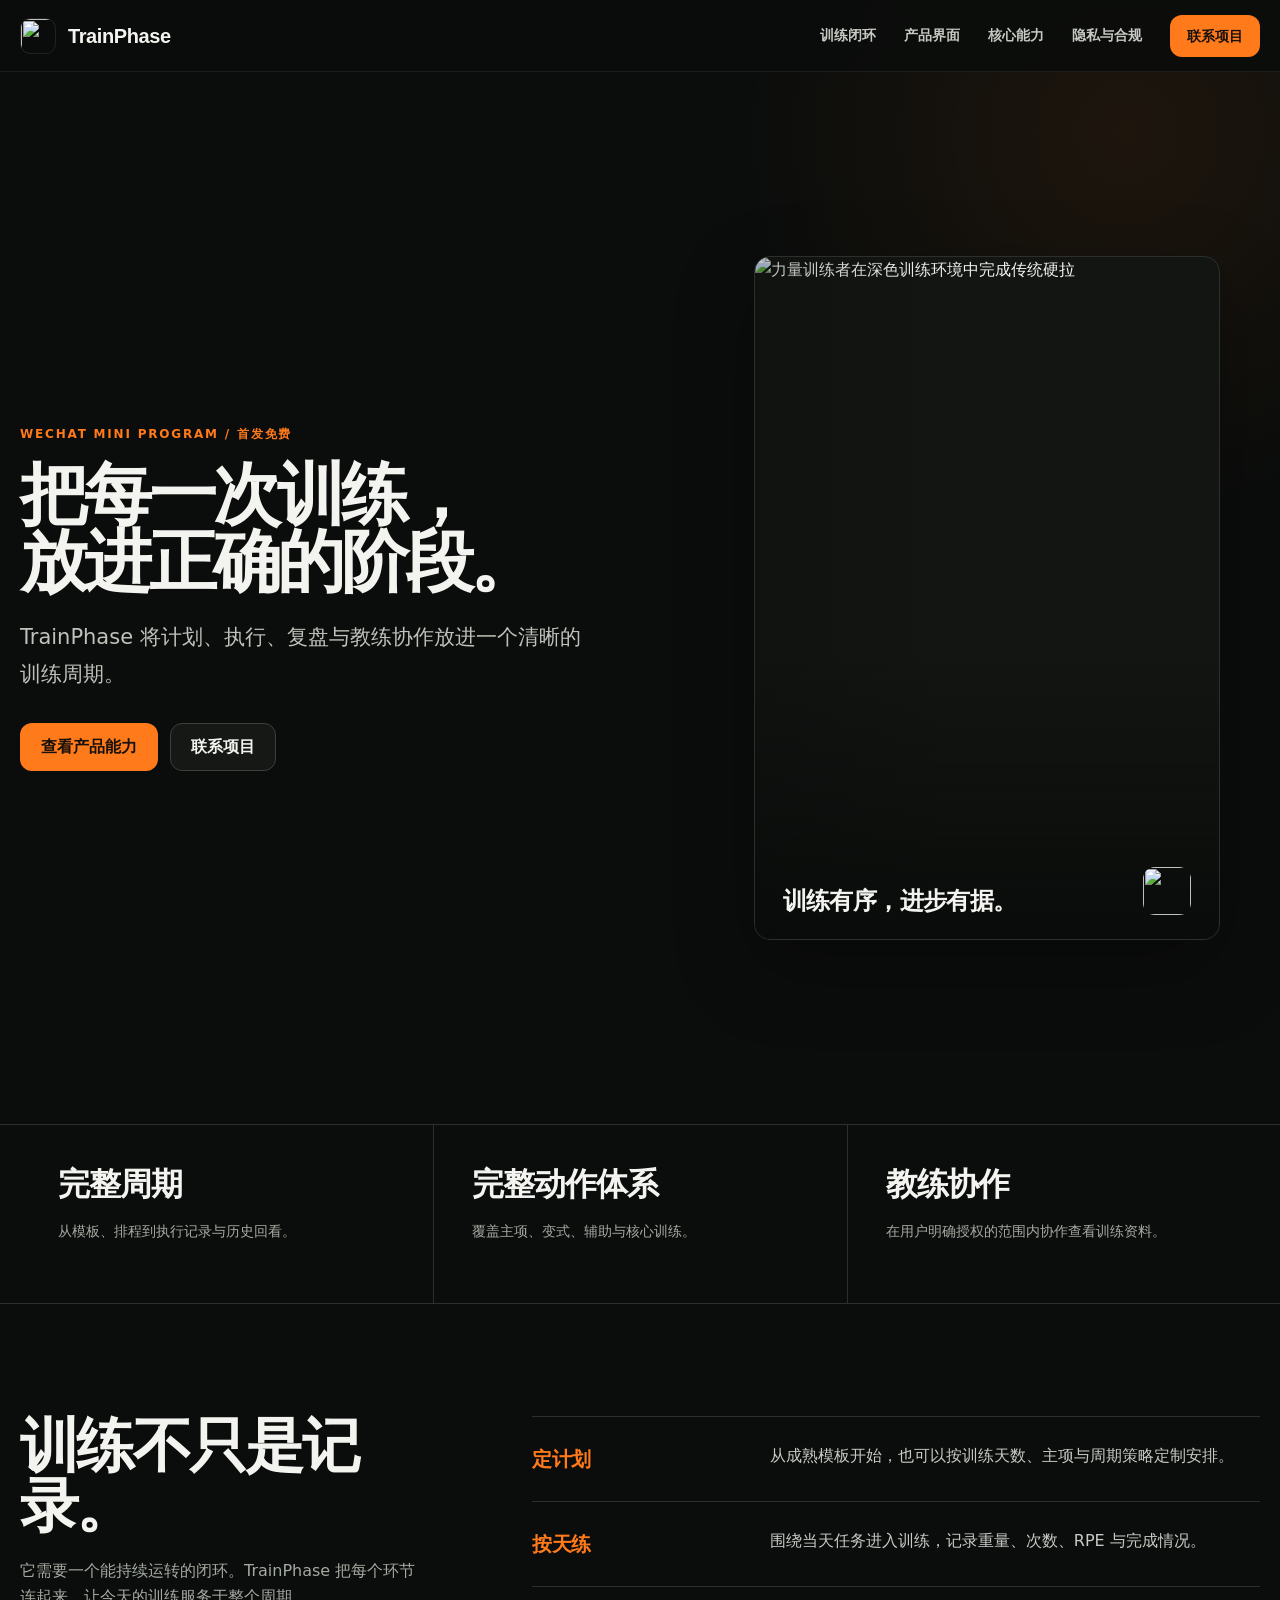
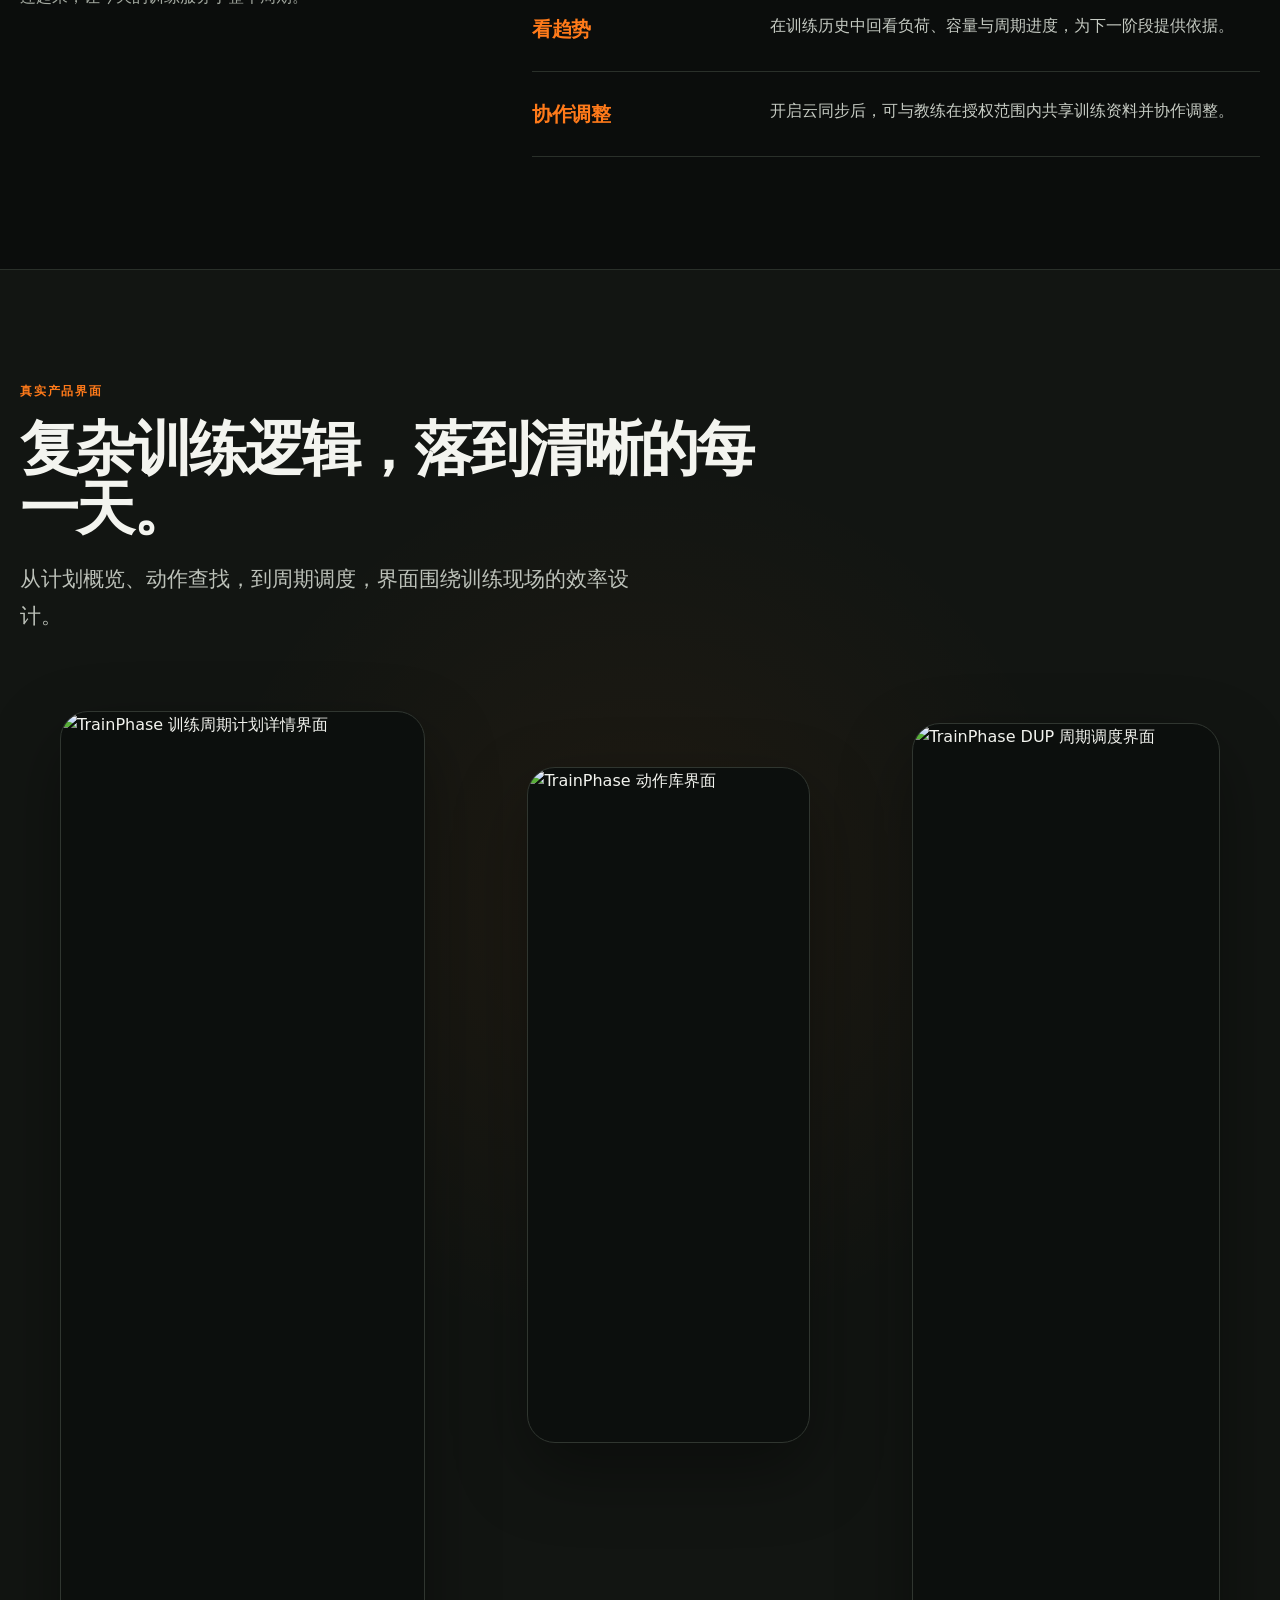
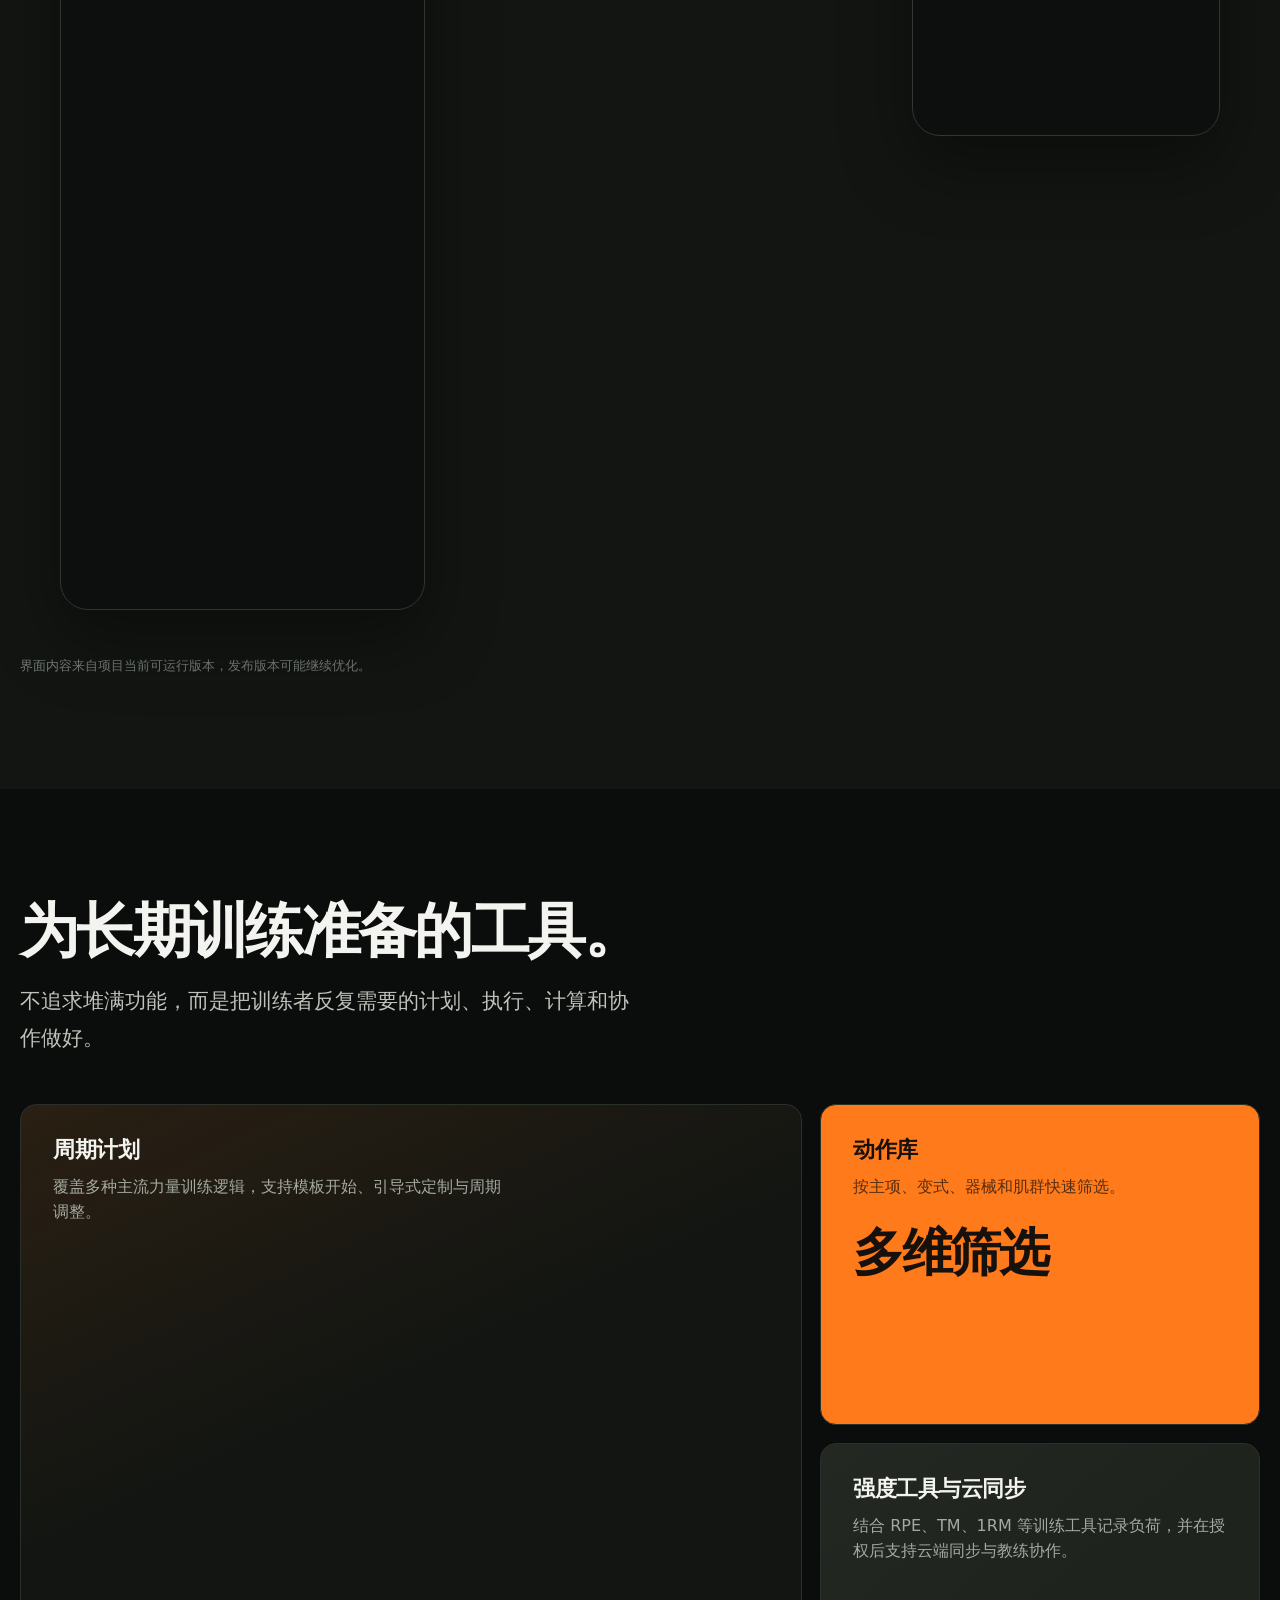
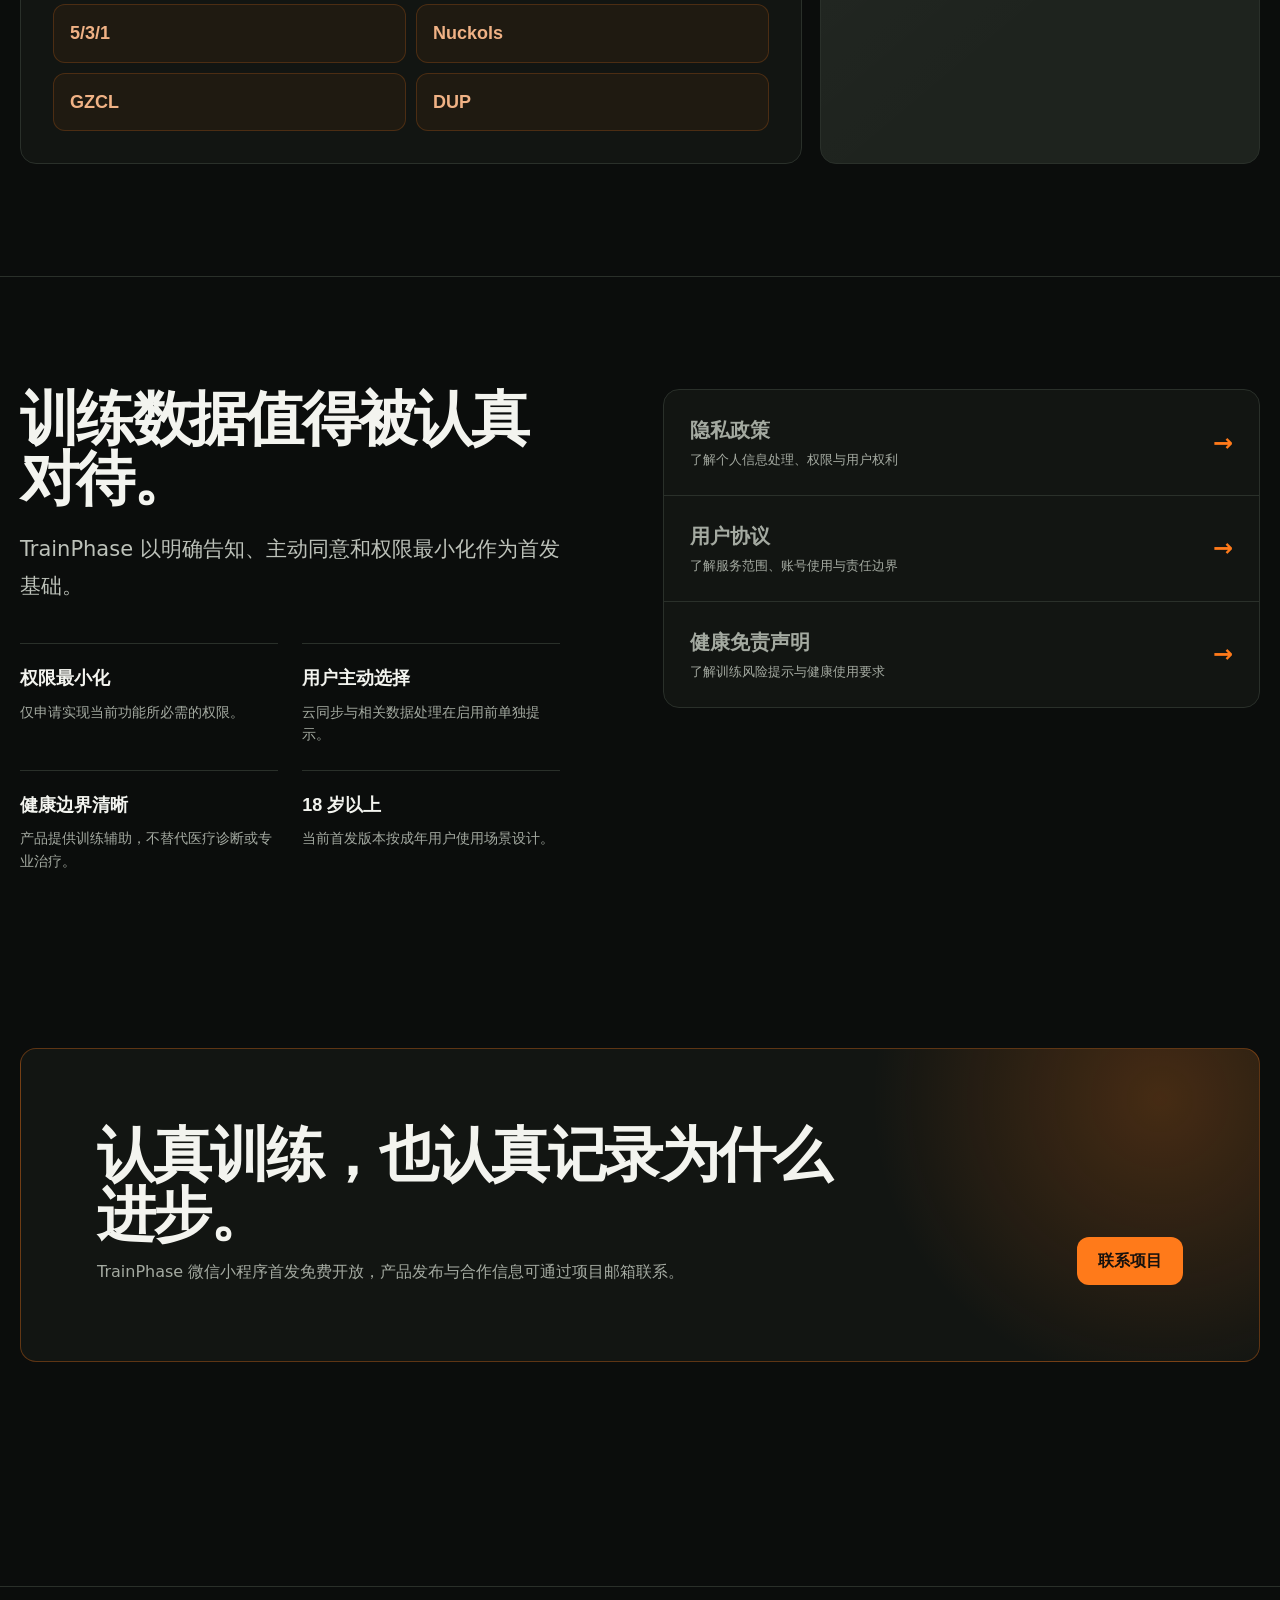
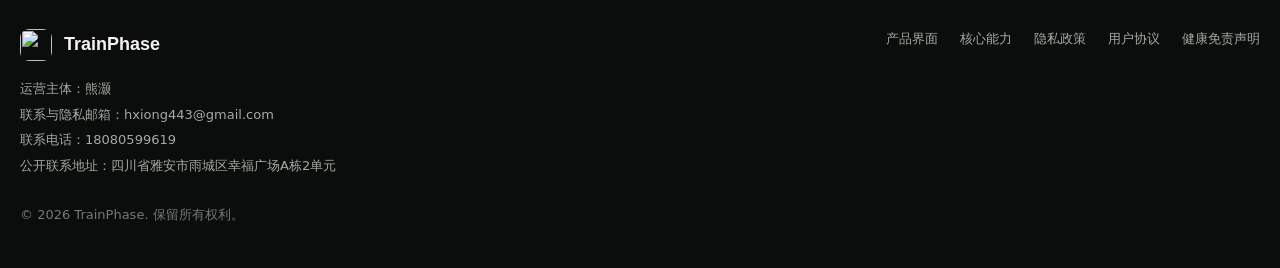
==== index.html @ 2e336c5b "Add files via upload" ====
<!doctype html>
<html lang="zh-CN">
  <head>
    <meta charset="UTF-8" />
    <meta name="viewport" content="width=device-width, initial-scale=1, viewport-fit=cover" />
    <meta
      name="description"
      content="TrainPhase 是一款面向力量训练者的微信小程序，将周期计划、训练执行、动作库、历史复盘、云同步与教练协作放进一个清晰流程。"
    />
    <meta name="theme-color" content="#0b0d0c" />
    <meta name="color-scheme" content="dark" />
    <meta property="og:type" content="website" />
    <meta property="og:locale" content="zh_CN" />
    <meta property="og:title" content="TrainPhase | 把训练周期真正执行下去" />
    <meta
      property="og:description"
      content="计划、执行、复盘与教练协作，一个清晰的力量训练周期。"
    />
    <meta property="og:image" content="assets/trainphase-training-hero.webp" />
    <title>TrainPhase | 把训练周期真正执行下去</title>
    <link rel="icon" type="image/png" href="assets/trainphase-icon.png" />
    <link rel="preload" as="image" href="assets/trainphase-training-hero.webp" type="image/webp" />
    <style>
      :root {
        color-scheme: dark;
        --bg: #0b0d0c;
        --surface: #121512;
        --surface-raised: #181c18;
        --surface-soft: #1e231e;
        --text: #f3f4ef;
        --muted: #a4aaa1;
        --faint: #737a72;
        --line: #2a302a;
        --accent: #ff7a1a;
        --accent-soft: #3a2111;
        --accent-ink: #17110d;
        --max-width: 1240px;
        --radius: 16px;
        --shadow: 0 28px 80px rgba(0, 0, 0, 0.3);
        --display: "DIN Alternate", "Bahnschrift", "Arial Narrow", "PingFang SC",
          "Microsoft YaHei", sans-serif;
        --body: "PingFang SC", "Microsoft YaHei", "Noto Sans CJK SC", system-ui,
          sans-serif;
      }

      *,
      *::before,
      *::after {
        box-sizing: border-box;
      }

      html {
        scroll-behavior: smooth;
        background: var(--bg);
      }

      body {
        margin: 0;
        min-width: 320px;
        overflow-x: hidden;
        background:
          radial-gradient(circle at 88% 2%, rgba(255, 122, 26, 0.08), transparent 24rem),
          var(--bg);
        color: var(--text);
        font-family: var(--body);
        line-height: 1.6;
        -webkit-font-smoothing: antialiased;
        text-rendering: optimizeLegibility;
      }

      body::before {
        position: fixed;
        inset: 0;
        z-index: -1;
        pointer-events: none;
        background-image: linear-gradient(rgba(255, 255, 255, 0.018) 1px, transparent 1px);
        background-size: 100% 48px;
        content: "";
        mask-image: linear-gradient(to bottom, black, transparent 72%);
      }

      img {
        display: block;
        max-width: 100%;
      }

      a {
        color: inherit;
        text-decoration: none;
      }

      button,
      a {
        -webkit-tap-highlight-color: transparent;
      }

      button {
        font: inherit;
      }

      :focus-visible {
        outline: 3px solid rgba(255, 122, 26, 0.7);
        outline-offset: 4px;
      }

      .skip-link {
        position: fixed;
        top: 12px;
        left: 12px;
        z-index: 100;
        padding: 10px 14px;
        transform: translateY(-160%);
        border-radius: 10px;
        background: var(--accent);
        color: var(--accent-ink);
        font-weight: 800;
        transition: transform 180ms ease;
      }

      .skip-link:focus {
        transform: translateY(0);
      }

      .shell {
        width: min(calc(100% - 40px), var(--max-width));
        margin-inline: auto;
      }

      .site-header {
        position: sticky;
        top: 0;
        z-index: 20;
        height: 72px;
        border-bottom: 1px solid rgba(255, 255, 255, 0.07);
        background: rgba(11, 13, 12, 0.88);
        backdrop-filter: blur(18px);
        -webkit-backdrop-filter: blur(18px);
      }

      .nav {
        display: flex;
        align-items: center;
        justify-content: space-between;
        height: 100%;
      }

      .brand {
        display: inline-flex;
        align-items: center;
        gap: 12px;
        min-width: max-content;
        font-family: var(--display);
        font-size: 20px;
        font-weight: 800;
        letter-spacing: -0.02em;
      }

      .brand img {
        width: 36px;
        height: 36px;
        border: 1px solid rgba(255, 255, 255, 0.09);
        border-radius: 10px;
      }

      .nav-links {
        display: flex;
        align-items: center;
        gap: 28px;
        color: #c6cac3;
        font-size: 14px;
        font-weight: 600;
      }

      .nav-links > a:not(.nav-cta) {
        transition:
          color 180ms ease,
          transform 180ms ease;
      }

      .nav-links > a:not(.nav-cta):hover {
        color: var(--text);
        transform: translateY(-1px);
      }

      .nav-cta,
      .button {
        display: inline-flex;
        align-items: center;
        justify-content: center;
        min-height: 48px;
        padding: 0 20px;
        border: 1px solid transparent;
        border-radius: 12px;
        cursor: pointer;
        font-weight: 800;
        line-height: 1;
        white-space: nowrap;
        transition:
          transform 180ms ease,
          background-color 180ms ease,
          border-color 180ms ease,
          color 180ms ease;
      }

      .nav-cta {
        min-height: 42px;
        padding-inline: 16px;
        background: var(--accent);
        color: var(--accent-ink);
      }

      .button-primary {
        background: var(--accent);
        color: var(--accent-ink);
      }

      .button-secondary {
        border-color: #3a413a;
        background: #151815;
        color: var(--text);
      }

      .nav-cta:hover,
      .button-primary:hover {
        background: #ff8b35;
        transform: translateY(-2px);
      }

      .button-secondary:hover {
        border-color: #626a61;
        background: #1b1f1b;
        transform: translateY(-2px);
      }

      .nav-cta:active,
      .button:active {
        transform: translateY(1px) scale(0.985);
      }

      .menu-button {
        display: none;
        min-width: 56px;
        min-height: 42px;
        border: 1px solid var(--line);
        border-radius: 12px;
        background: var(--surface);
        color: var(--text);
        cursor: pointer;
        font-size: 13px;
        font-weight: 700;
      }

      main {
        display: block;
      }

      section {
        position: relative;
        padding-block: 112px;
        scroll-margin-top: 72px;
      }

      .eyebrow {
        margin: 0 0 18px;
        color: var(--accent);
        font-size: 12px;
        font-weight: 800;
        letter-spacing: 0.15em;
        text-transform: uppercase;
      }

      h1,
      h2,
      h3,
      p {
        margin-top: 0;
      }

      h1,
      h2,
      h3 {
        font-family: var(--display);
      }

      h1 {
        max-width: 720px;
        margin-bottom: 24px;
        font-size: clamp(46px, 5.3vw, 74px);
        font-weight: 800;
        letter-spacing: -0.055em;
        line-height: 0.98;
      }

      h1 span {
        display: block;
        white-space: nowrap;
      }

      h2 {
        max-width: 760px;
        margin-bottom: 22px;
        font-size: clamp(36px, 4.6vw, 64px);
        font-weight: 800;
        letter-spacing: -0.045em;
        line-height: 1.02;
      }

      h3 {
        margin-bottom: 10px;
        font-size: 22px;
        letter-spacing: -0.02em;
        line-height: 1.2;
      }

      .lead {
        max-width: 620px;
        color: #bdc2ba;
        font-size: clamp(17px, 1.8vw, 21px);
        line-height: 1.75;
      }

      .hero {
        display: grid;
        min-height: calc(100dvh - 72px);
        padding-block: 56px;
        align-items: center;
        grid-template-columns: minmax(0, 1.05fr) minmax(380px, 0.95fr);
        gap: clamp(48px, 7vw, 104px);
      }

      .hero-copy {
        position: relative;
        z-index: 2;
      }

      .hero-copy .lead {
        max-width: 570px;
        margin-bottom: 30px;
      }

      .hero-actions {
        display: flex;
        flex-wrap: wrap;
        gap: 12px;
      }

      .hero-visual {
        position: relative;
        align-self: stretch;
        min-height: 620px;
        overflow: hidden;
        border: 1px solid #2b302b;
        border-radius: var(--radius);
        background: var(--surface);
        box-shadow: var(--shadow);
      }

      .hero-visual::after {
        position: absolute;
        inset: 0;
        pointer-events: none;
        background:
          linear-gradient(to top, rgba(7, 9, 8, 0.78), transparent 42%),
          linear-gradient(to right, rgba(9, 11, 10, 0.25), transparent 42%);
        content: "";
      }

      .hero-visual img {
        width: 100%;
        height: 100%;
        object-fit: cover;
        object-position: 56% center;
      }

      .hero-caption {
        position: absolute;
        right: 28px;
        bottom: 24px;
        left: 28px;
        z-index: 2;
        display: flex;
        align-items: flex-end;
        justify-content: space-between;
        gap: 24px;
      }

      .hero-caption strong {
        max-width: 300px;
        font-family: var(--display);
        font-size: 24px;
        letter-spacing: -0.025em;
        line-height: 1.15;
      }

      .hero-caption img {
        flex: 0 0 auto;
        width: 48px;
        height: 48px;
        border-radius: 12px;
      }

      .proof {
        padding-block: 0;
        border-top: 1px solid var(--line);
        border-bottom: 1px solid var(--line);
      }

      .proof-grid {
        display: grid;
        grid-template-columns: 1fr 1fr 1fr;
      }

      .proof-item {
        min-height: 178px;
        padding: 34px 38px;
      }

      .proof-item + .proof-item {
        border-left: 1px solid var(--line);
      }

      .proof-value {
        display: block;
        margin-bottom: 10px;
        color: var(--text);
        font-family: var(--display);
        font-size: clamp(25px, 2.5vw, 36px);
        font-weight: 800;
        letter-spacing: -0.035em;
      }

      .proof-item p {
        max-width: 280px;
        margin-bottom: 0;
        color: var(--muted);
        font-size: 14px;
      }

      .cycle-layout {
        display: grid;
        align-items: start;
        grid-template-columns: minmax(280px, 0.72fr) minmax(0, 1.28fr);
        gap: clamp(56px, 8vw, 120px);
      }

      .cycle-intro {
        position: sticky;
        top: 124px;
      }

      .cycle-intro p {
        max-width: 500px;
        margin-bottom: 0;
        color: var(--muted);
      }

      .cycle-list {
        border-top: 1px solid var(--line);
      }

      .cycle-item {
        display: grid;
        padding: 26px 0;
        border-bottom: 1px solid var(--line);
        grid-template-columns: minmax(120px, 0.42fr) minmax(0, 1fr);
        gap: 32px;
      }

      .cycle-item strong {
        color: var(--accent);
        font-family: var(--display);
        font-size: 20px;
        letter-spacing: -0.02em;
      }

      .cycle-item p {
        margin-bottom: 0;
        color: #c6cbc3;
      }

      .product-section {
        overflow: hidden;
        border-top: 1px solid var(--line);
        background:
          radial-gradient(circle at 50% 30%, rgba(255, 122, 26, 0.06), transparent 28rem),
          var(--surface);
      }

      .product-header {
        max-width: 740px;
        margin-bottom: 60px;
      }

      .product-header .lead {
        margin-bottom: 0;
      }

      .screens {
        display: grid;
        align-items: start;
        grid-template-columns: 1.08fr 0.88fr 0.94fr;
        gap: 22px;
      }

      .screen {
        overflow: hidden;
        border: 1px solid #303630;
        border-radius: 28px;
        background: #0c0f0d;
        box-shadow: 0 28px 70px rgba(0, 0, 0, 0.36);
      }

      .screen:nth-child(2) {
        margin-top: 72px;
      }

      .screen:nth-child(3) {
        margin-top: 28px;
      }

      .screen img {
        width: 100%;
        height: auto;
      }

      .screens-note {
        margin: 30px 0 0;
        color: var(--faint);
        font-size: 13px;
      }

      .capability-header {
        max-width: 720px;
        margin-bottom: 48px;
      }

      .capability-grid {
        display: grid;
        min-height: 660px;
        grid-template-columns: 1.28fr 0.72fr;
        grid-template-rows: 1fr 1fr;
        gap: 18px;
      }

      .capability-card {
        position: relative;
        overflow: hidden;
        padding: 32px;
        border: 1px solid var(--line);
        border-radius: var(--radius);
        background: var(--surface);
      }

      .capability-card p {
        max-width: 460px;
        margin-bottom: 0;
        color: var(--muted);
      }

      .capability-card strong {
        display: block;
        margin-top: 28px;
        color: var(--text);
        font-family: var(--display);
        font-size: clamp(30px, 4vw, 58px);
        letter-spacing: -0.045em;
        line-height: 1;
      }

      .plan-card {
        grid-row: 1 / 3;
        background:
          linear-gradient(155deg, rgba(255, 122, 26, 0.1), transparent 45%),
          var(--surface);
      }

      .plan-methods {
        position: absolute;
        right: 32px;
        bottom: 32px;
        left: 32px;
        display: grid;
        grid-template-columns: 1fr 1fr;
        gap: 10px;
      }

      .plan-methods span {
        padding: 14px 16px;
        border: 1px solid rgba(255, 122, 26, 0.2);
        border-radius: 12px;
        background: rgba(255, 122, 26, 0.06);
        color: #f0b285;
        font-family: var(--display);
        font-size: 18px;
        font-weight: 700;
      }

      .library-card {
        background: var(--accent);
        color: var(--accent-ink);
      }

      .library-card h3,
      .library-card strong {
        color: var(--accent-ink);
      }

      .library-card p {
        color: rgba(23, 17, 13, 0.72);
      }

      .sync-card {
        background:
          linear-gradient(140deg, rgba(255, 255, 255, 0.025), transparent 54%),
          var(--surface-soft);
      }

      .trust-section {
        border-top: 1px solid var(--line);
      }

      .trust-layout {
        display: grid;
        align-items: start;
        grid-template-columns: minmax(0, 0.95fr) minmax(420px, 1.05fr);
        gap: clamp(48px, 8vw, 120px);
      }

      .trust-copy .lead {
        margin-bottom: 28px;
      }

      .trust-points {
        display: grid;
        margin-top: 38px;
        grid-template-columns: 1fr 1fr;
        gap: 24px;
      }

      .trust-point {
        padding-top: 20px;
        border-top: 1px solid var(--line);
      }

      .trust-point strong {
        display: block;
        margin-bottom: 8px;
        font-family: var(--display);
        font-size: 18px;
      }

      .trust-point p {
        margin-bottom: 0;
        color: var(--muted);
        font-size: 14px;
      }

      .legal-list {
        overflow: hidden;
        border: 1px solid var(--line);
        border-radius: var(--radius);
        background: var(--surface);
      }

      .legal-link {
        display: grid;
        align-items: center;
        min-height: 104px;
        padding: 24px 26px;
        grid-template-columns: 1fr auto;
        gap: 20px;
        transition: background-color 180ms ease;
      }

      .legal-link + .legal-link {
        border-top: 1px solid var(--line);
      }

      .legal-link:hover {
        background: var(--surface-soft);
      }

      .legal-link strong {
        display: block;
        margin-bottom: 4px;
        font-family: var(--display);
        font-size: 20px;
      }

      .legal-link span {
        color: var(--muted);
        font-size: 13px;
      }

      .legal-link b {
        color: var(--accent);
        font-size: 24px;
      }

      .final-cta {
        padding-top: 64px;
      }

      .cta-panel {
        display: grid;
        overflow: hidden;
        padding: clamp(36px, 6vw, 76px);
        border: 1px solid rgba(255, 122, 26, 0.32);
        border-radius: var(--radius);
        background:
          radial-gradient(circle at 92% 16%, rgba(255, 122, 26, 0.22), transparent 18rem),
          var(--surface);
        grid-template-columns: minmax(0, 1fr) auto;
        align-items: end;
        gap: 42px;
      }

      .cta-panel h2 {
        max-width: 760px;
        margin-bottom: 14px;
      }

      .cta-panel p {
        max-width: 610px;
        margin-bottom: 0;
        color: var(--muted);
      }

      .site-footer {
        margin-top: 112px;
        padding-block: 42px;
        border-top: 1px solid var(--line);
        color: var(--muted);
        font-size: 13px;
      }

      .footer-grid {
        display: grid;
        grid-template-columns: 1fr auto;
        gap: 32px;
      }

      .footer-brand {
        display: flex;
        align-items: center;
        gap: 12px;
        margin-bottom: 18px;
        color: var(--text);
        font-family: var(--display);
        font-size: 18px;
        font-weight: 800;
      }

      .footer-brand img {
        width: 32px;
        height: 32px;
        border-radius: 9px;
      }

      .contact-lines {
        display: grid;
        max-width: 680px;
        gap: 5px;
      }

      .contact-lines a:hover,
      .footer-links a:hover {
        color: var(--text);
      }

      .footer-links {
        display: flex;
        flex-wrap: wrap;
        align-content: flex-start;
        justify-content: flex-end;
        gap: 12px 22px;
      }

      .copyright {
        margin: 28px 0 0;
        color: var(--faint);
      }

      .reveal {
        opacity: 1;
        transform: none;
      }

      .js .reveal {
        opacity: 0;
        transform: translateY(22px);
        transition:
          opacity 700ms cubic-bezier(0.16, 1, 0.3, 1),
          transform 700ms cubic-bezier(0.16, 1, 0.3, 1);
      }

      .js .reveal.is-visible {
        opacity: 1;
        transform: translateY(0);
      }

      @media (max-width: 980px) {
        .nav-links {
          gap: 18px;
        }

        .hero {
          grid-template-columns: 1fr 0.85fr;
          gap: 38px;
        }

        .hero-visual {
          min-height: 560px;
        }

        .cycle-layout,
        .trust-layout {
          grid-template-columns: 1fr;
        }

        .cycle-intro {
          position: static;
        }

        .trust-layout {
          gap: 50px;
        }

        .capability-grid {
          grid-template-columns: 1fr 1fr;
        }

        .plan-card {
          grid-row: auto;
          grid-column: 1 / 3;
          min-height: 430px;
        }
      }

      @media (max-width: 760px) {
        .shell {
          width: min(calc(100% - 32px), var(--max-width));
        }

        .site-header {
          height: 64px;
        }

        .menu-button {
          display: inline-flex;
          align-items: center;
          justify-content: center;
        }

        .nav-links {
          position: absolute;
          top: 64px;
          right: 16px;
          left: 16px;
          display: none;
          padding: 14px;
          border: 1px solid var(--line);
          border-radius: var(--radius);
          background: #111411;
          box-shadow: var(--shadow);
          flex-direction: column;
          align-items: stretch;
          gap: 4px;
        }

        .nav-links.is-open {
          display: flex;
        }

        .nav-links > a {
          padding: 12px 14px;
          border-radius: 10px;
        }

        .nav-cta {
          margin-top: 4px;
        }

        section {
          padding-block: 80px;
          scroll-margin-top: 64px;
        }

        h1 {
          font-size: clamp(40px, 10.8vw, 43px);
        }

        h2 {
          font-size: clamp(34px, 10vw, 50px);
        }

        .hero {
          min-height: auto;
          padding-block: 52px 78px;
          grid-template-columns: 1fr;
          gap: 44px;
        }

        .hero-visual {
          min-height: 540px;
        }

        .hero-caption {
          right: 20px;
          bottom: 20px;
          left: 20px;
        }

        .proof-grid {
          grid-template-columns: 1fr;
        }

        .proof-item {
          min-height: auto;
          padding: 28px 0;
        }

        .proof-item + .proof-item {
          border-top: 1px solid var(--line);
          border-left: 0;
        }

        .cycle-item {
          grid-template-columns: 1fr;
          gap: 8px;
        }

        .product-header {
          margin-bottom: 36px;
        }

        .screens {
          width: calc(100vw - 16px);
          margin-right: -16px;
          padding-right: 16px;
          overflow-x: auto;
          grid-template-columns: repeat(3, minmax(260px, 76vw));
          gap: 16px;
          scroll-snap-type: x mandatory;
          scrollbar-width: none;
        }

        .screens::-webkit-scrollbar {
          display: none;
        }

        .screen {
          margin-top: 0 !important;
          scroll-snap-align: start;
        }

        .capability-grid {
          min-height: 0;
          grid-template-columns: 1fr;
          grid-template-rows: auto;
        }

        .plan-card {
          min-height: 0;
          grid-column: auto;
        }

        .capability-card {
          min-height: 260px;
          padding: 26px;
        }

        .plan-methods {
          position: static;
          right: 26px;
          bottom: 26px;
          left: 26px;
          margin-top: 30px;
        }

        .trust-points {
          grid-template-columns: 1fr;
        }

        .legal-link {
          min-height: 92px;
          padding: 20px;
        }

        .cta-panel {
          grid-template-columns: 1fr;
          align-items: start;
        }

        .cta-panel .button {
          width: 100%;
        }

        .site-footer {
          margin-top: 80px;
        }

        .footer-grid {
          grid-template-columns: 1fr;
        }

        .footer-links {
          justify-content: flex-start;
        }
      }

      @media (max-width: 420px) {
        .hero-actions {
          flex-direction: column;
        }

        .hero-actions .button {
          width: 100%;
        }

        .hero-visual {
          min-height: 480px;
        }

        .hero-caption strong {
          font-size: 20px;
        }

        .plan-methods {
          grid-template-columns: 1fr;
        }

        .plan-methods span {
          padding-block: 10px;
        }
      }

      @media (prefers-reduced-motion: reduce) {
        html {
          scroll-behavior: auto;
        }

        *,
        *::before,
        *::after {
          animation-duration: 0.01ms !important;
          animation-iteration-count: 1 !important;
          transition-duration: 0.01ms !important;
        }

        .js .reveal {
          opacity: 1;
          transform: none;
        }
      }

      @media (prefers-reduced-transparency: reduce) {
        .site-header {
          background: #0b0d0c;
          backdrop-filter: none;
          -webkit-backdrop-filter: none;
        }
      }
    </style>
    <script>
      document.documentElement.classList.add("js");
    </script>
    <script type="application/ld+json">
      {
        "@context": "https://schema.org",
        "@type": "SoftwareApplication",
        "name": "TrainPhase",
        "applicationCategory": "HealthApplication",
        "operatingSystem": "WeChat Mini Program",
        "description": "面向力量训练者的训练周期、执行记录、动作库、云同步与教练协作工具。",
        "offers": {
          "@type": "Offer",
          "price": "0",
          "priceCurrency": "CNY"
        },
        "author": {
          "@type": "Person",
          "name": "熊灏"
        }
      }
    </script>
  </head>
  <body>
    <a class="skip-link" href="#main">跳到主要内容</a>

    <header class="site-header">
      <div class="shell nav">
        <a class="brand" href="#top" aria-label="TrainPhase 首页">
          <img src="assets/trainphase-icon.png" alt="" width="36" height="36" />
          <span>TrainPhase</span>
        </a>

        <button
          class="menu-button"
          type="button"
          aria-expanded="false"
          aria-controls="site-navigation"
        >
          菜单
        </button>

        <nav class="nav-links" id="site-navigation" aria-label="主要导航">
          <a href="#cycle">训练闭环</a>
          <a href="#product">产品界面</a>
          <a href="#capabilities">核心能力</a>
          <a href="#privacy">隐私与合规</a>
          <a class="nav-cta" href="mailto:hxiong443@gmail.com">联系项目</a>
        </nav>
      </div>
    </header>

    <main id="main">
      <section id="top">
        <div class="shell hero">
          <div class="hero-copy reveal">
            <p class="eyebrow">WeChat Mini Program / 首发免费</p>
            <h1>
              <span>把每一次训练，</span>
              <span>放进正确的阶段。</span>
            </h1>
            <p class="lead">
              TrainPhase 将计划、执行、复盘与教练协作放进一个清晰的训练周期。
            </p>
            <div class="hero-actions">
              <a class="button button-primary" href="#product">查看产品能力</a>
              <a class="button button-secondary" href="mailto:hxiong443@gmail.com">联系项目</a>
            </div>
          </div>

          <figure class="hero-visual reveal">
            <img
              src="assets/trainphase-training-hero.webp"
              alt="力量训练者在深色训练环境中完成传统硬拉"
              width="1152"
              height="1536"
              fetchpriority="high"
            />
            <figcaption class="hero-caption">
              <strong>训练有序，进步有据。</strong>
              <img src="assets/trainphase-icon.png" alt="" width="48" height="48" />
            </figcaption>
          </figure>
        </div>
      </section>

      <section class="proof" aria-label="产品概览">
        <div class="shell proof-grid">
          <div class="proof-item reveal">
            <span class="proof-value">完整周期</span>
            <p>从模板、排程到执行记录与历史回看。</p>
          </div>
          <div class="proof-item reveal">
            <span class="proof-value">完整动作体系</span>
            <p>覆盖主项、变式、辅助与核心训练。</p>
          </div>
          <div class="proof-item reveal">
            <span class="proof-value">教练协作</span>
            <p>在用户明确授权的范围内协作查看训练资料。</p>
          </div>
        </div>
      </section>

      <section id="cycle">
        <div class="shell cycle-layout">
          <div class="cycle-intro reveal">
            <h2>训练不只是记录。</h2>
            <p>
              它需要一个能持续运转的闭环。TrainPhase 把每个环节连起来，让今天的训练服务于整个周期。
            </p>
          </div>

          <div class="cycle-list">
            <article class="cycle-item reveal">
              <strong>定计划</strong>
              <p>从成熟模板开始，也可以按训练天数、主项与周期策略定制安排。</p>
            </article>
            <article class="cycle-item reveal">
              <strong>按天练</strong>
              <p>围绕当天任务进入训练，记录重量、次数、RPE 与完成情况。</p>
            </article>
            <article class="cycle-item reveal">
              <strong>看趋势</strong>
              <p>在训练历史中回看负荷、容量与周期进度，为下一阶段提供依据。</p>
            </article>
            <article class="cycle-item reveal">
              <strong>协作调整</strong>
              <p>开启云同步后，可与教练在授权范围内共享训练资料并协作调整。</p>
            </article>
          </div>
        </div>
      </section>

      <section class="product-section" id="product">
        <div class="shell">
          <div class="product-header reveal">
            <p class="eyebrow">真实产品界面</p>
            <h2>复杂训练逻辑，落到清晰的每一天。</h2>
            <p class="lead">
              从计划概览、动作查找，到周期调度，界面围绕训练现场的效率设计。
            </p>
          </div>

          <div class="screens" aria-label="TrainPhase 产品界面截图">
            <figure class="screen reveal">
              <img
                src="assets/product-plan.png"
                alt="TrainPhase 训练周期计划详情界面"
                width="375"
                height="1545"
                loading="lazy"
              />
            </figure>
            <figure class="screen reveal">
              <img
                src="assets/product-library.png"
                alt="TrainPhase 动作库界面"
                width="375"
                height="900"
                loading="lazy"
              />
            </figure>
            <figure class="screen reveal">
              <img
                src="assets/product-scheduler.png"
                alt="TrainPhase DUP 周期调度界面"
                width="375"
                height="1240"
                loading="lazy"
              />
            </figure>
          </div>
          <p class="screens-note">界面内容来自项目当前可运行版本，发布版本可能继续优化。</p>
        </div>
      </section>

      <section id="capabilities">
        <div class="shell">
          <div class="capability-header reveal">
            <h2>为长期训练准备的工具。</h2>
            <p class="lead">
              不追求堆满功能，而是把训练者反复需要的计划、执行、计算和协作做好。
            </p>
          </div>

          <div class="capability-grid">
            <article class="capability-card plan-card reveal">
              <h3>周期计划</h3>
              <p>覆盖多种主流力量训练逻辑，支持模板开始、引导式定制与周期调整。</p>
              <div class="plan-methods" aria-label="支持的部分训练方法">
                <span>5/3/1</span>
                <span>Nuckols</span>
                <span>GZCL</span>
                <span>DUP</span>
              </div>
            </article>

            <article class="capability-card library-card reveal">
              <h3>动作库</h3>
              <p>按主项、变式、器械和肌群快速筛选。</p>
              <strong>多维筛选</strong>
            </article>

            <article class="capability-card sync-card reveal">
              <h3>强度工具与云同步</h3>
              <p>结合 RPE、TM、1RM 等训练工具记录负荷，并在授权后支持云端同步与教练协作。</p>
            </article>
          </div>
        </div>
      </section>

      <section class="trust-section" id="privacy">
        <div class="shell trust-layout">
          <div class="trust-copy reveal">
            <h2>训练数据值得被认真对待。</h2>
            <p class="lead">
              TrainPhase 以明确告知、主动同意和权限最小化作为首发基础。
            </p>
            <div class="trust-points">
              <div class="trust-point">
                <strong>权限最小化</strong>
                <p>仅申请实现当前功能所必需的权限。</p>
              </div>
              <div class="trust-point">
                <strong>用户主动选择</strong>
                <p>云同步与相关数据处理在启用前单独提示。</p>
              </div>
              <div class="trust-point">
                <strong>健康边界清晰</strong>
                <p>产品提供训练辅助，不替代医疗诊断或专业治疗。</p>
              </div>
              <div class="trust-point">
                <strong>18 岁以上</strong>
                <p>当前首发版本按成年用户使用场景设计。</p>
              </div>
            </div>
          </div>

          <div class="legal-list reveal" aria-label="法律文件">
            <a class="legal-link" href="legal/privacy.html">
              <span>
                <strong>隐私政策</strong>
                <span>了解个人信息处理、权限与用户权利</span>
              </span>
              <b aria-hidden="true">→</b>
            </a>
            <a class="legal-link" href="legal/terms.html">
              <span>
                <strong>用户协议</strong>
                <span>了解服务范围、账号使用与责任边界</span>
              </span>
              <b aria-hidden="true">→</b>
            </a>
            <a class="legal-link" href="legal/health.html">
              <span>
                <strong>健康免责声明</strong>
                <span>了解训练风险提示与健康使用要求</span>
              </span>
              <b aria-hidden="true">→</b>
            </a>
          </div>
        </div>
      </section>

      <section class="final-cta">
        <div class="shell">
          <div class="cta-panel reveal">
            <div>
              <h2>认真训练，也认真记录为什么进步。</h2>
              <p>TrainPhase 微信小程序首发免费开放，产品发布与合作信息可通过项目邮箱联系。</p>
            </div>
            <a class="button button-primary" href="mailto:hxiong443@gmail.com">联系项目</a>
          </div>
        </div>
      </section>
    </main>

    <footer class="site-footer">
      <div class="shell footer-grid">
        <div>
          <div class="footer-brand">
            <img src="assets/trainphase-icon.png" alt="" width="32" height="32" />
            <span>TrainPhase</span>
          </div>
          <div class="contact-lines">
            <span>运营主体：熊灏</span>
            <a href="mailto:hxiong443@gmail.com">联系与隐私邮箱：hxiong443@gmail.com</a>
            <a href="tel:+8618080599619">联系电话：18080599619</a>
            <span>公开联系地址：四川省雅安市雨城区幸福广场A栋2单元</span>
          </div>
          <p class="copyright">© <span id="year">2026</span> TrainPhase. 保留所有权利。</p>
        </div>

        <nav class="footer-links" aria-label="页脚导航">
          <a href="#product">产品界面</a>
          <a href="#capabilities">核心能力</a>
          <a href="legal/privacy.html">隐私政策</a>
          <a href="legal/terms.html">用户协议</a>
          <a href="legal/health.html">健康免责声明</a>
        </nav>
      </div>
    </footer>

    <script>
      (() => {
        const menuButton = document.querySelector(".menu-button");
        const navigation = document.querySelector(".nav-links");
        const navLinks = navigation.querySelectorAll("a");

        menuButton.addEventListener("click", () => {
          const isOpen = navigation.classList.toggle("is-open");
          menuButton.setAttribute("aria-expanded", String(isOpen));
          menuButton.textContent = isOpen ? "关闭" : "菜单";
        });

        navLinks.forEach((link) => {
          link.addEventListener("click", () => {
            navigation.classList.remove("is-open");
            menuButton.setAttribute("aria-expanded", "false");
            menuButton.textContent = "菜单";
          });
        });

        const revealItems = document.querySelectorAll(".reveal");
        if ("IntersectionObserver" in window) {
          const observer = new IntersectionObserver(
            (entries) => {
              entries.forEach((entry) => {
                if (!entry.isIntersecting) return;
                entry.target.classList.add("is-visible");
                observer.unobserve(entry.target);
              });
            },
            { threshold: 0.12 }
          );
          revealItems.forEach((item) => observer.observe(item));
        } else {
          revealItems.forEach((item) => item.classList.add("is-visible"));
        }

        document.getElementById("year").textContent = String(new Date().getFullYear());
      })();
    </script>
  </body>
</html>
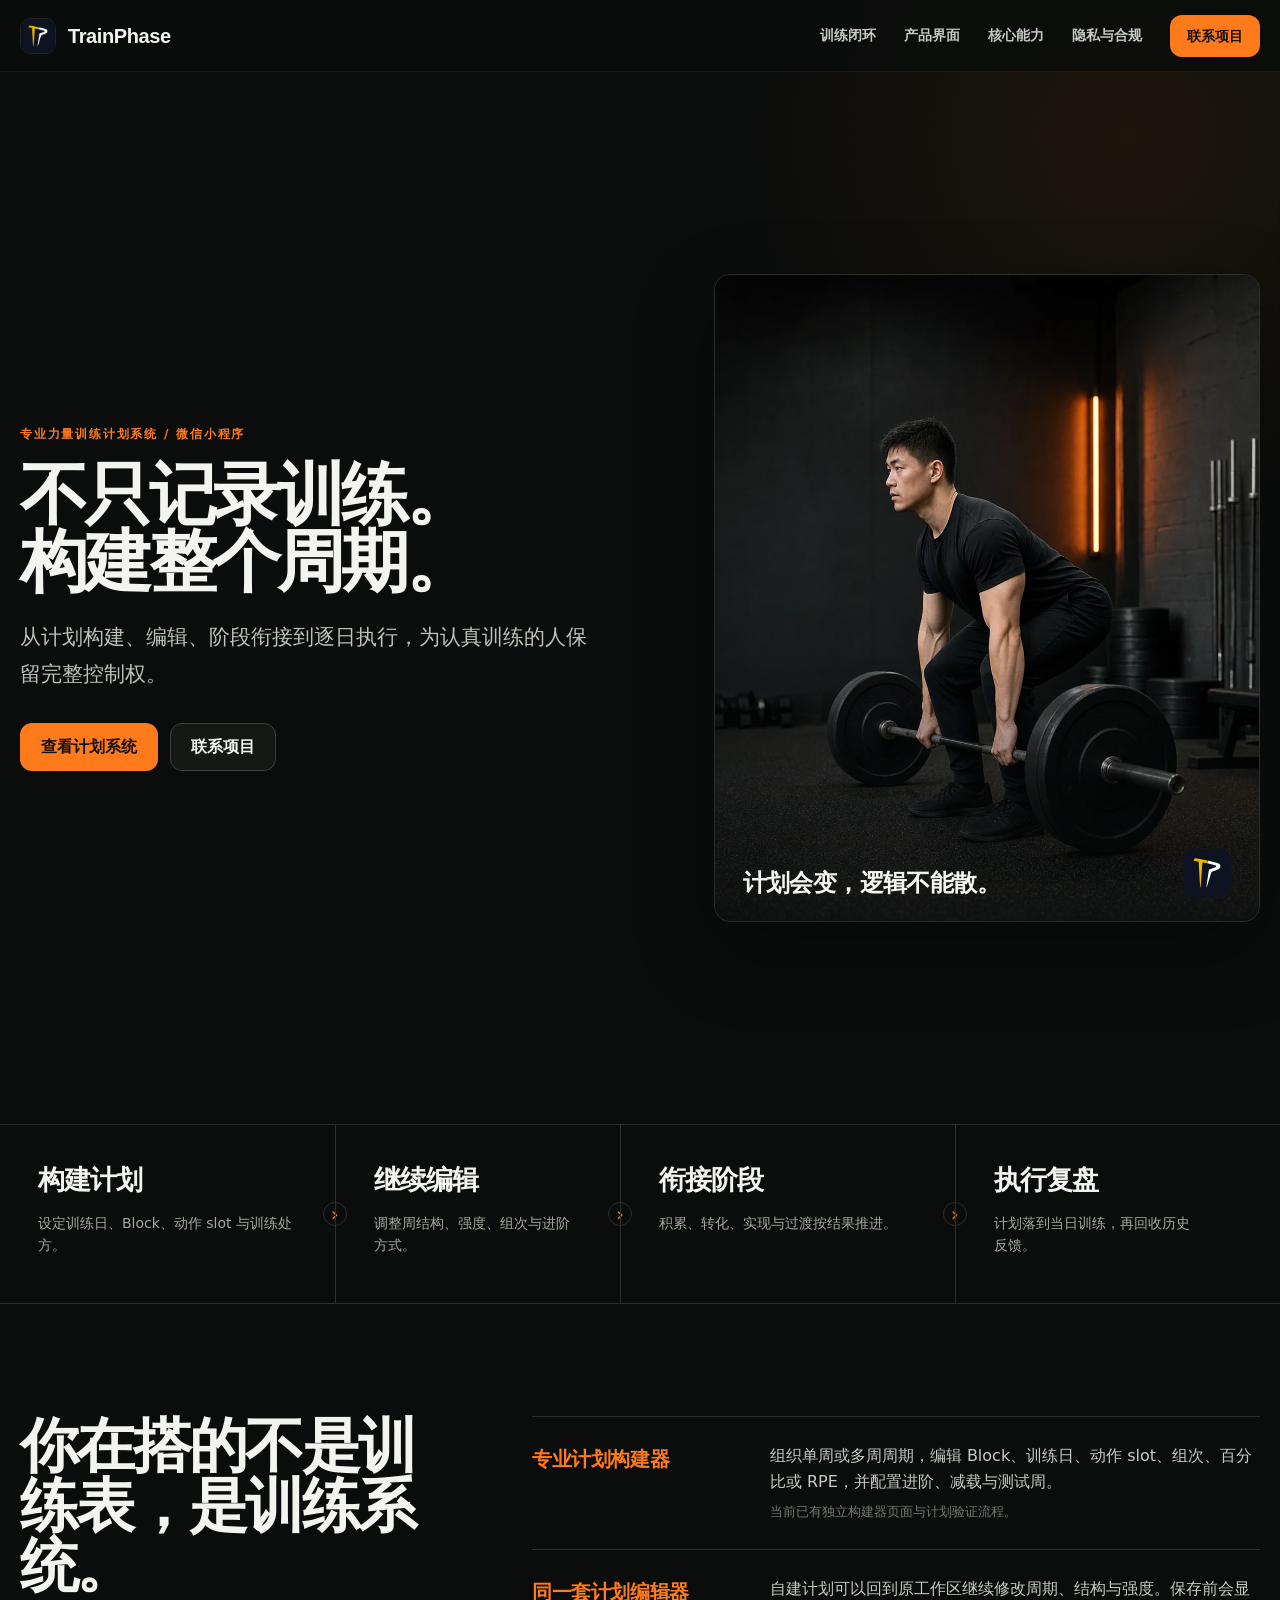
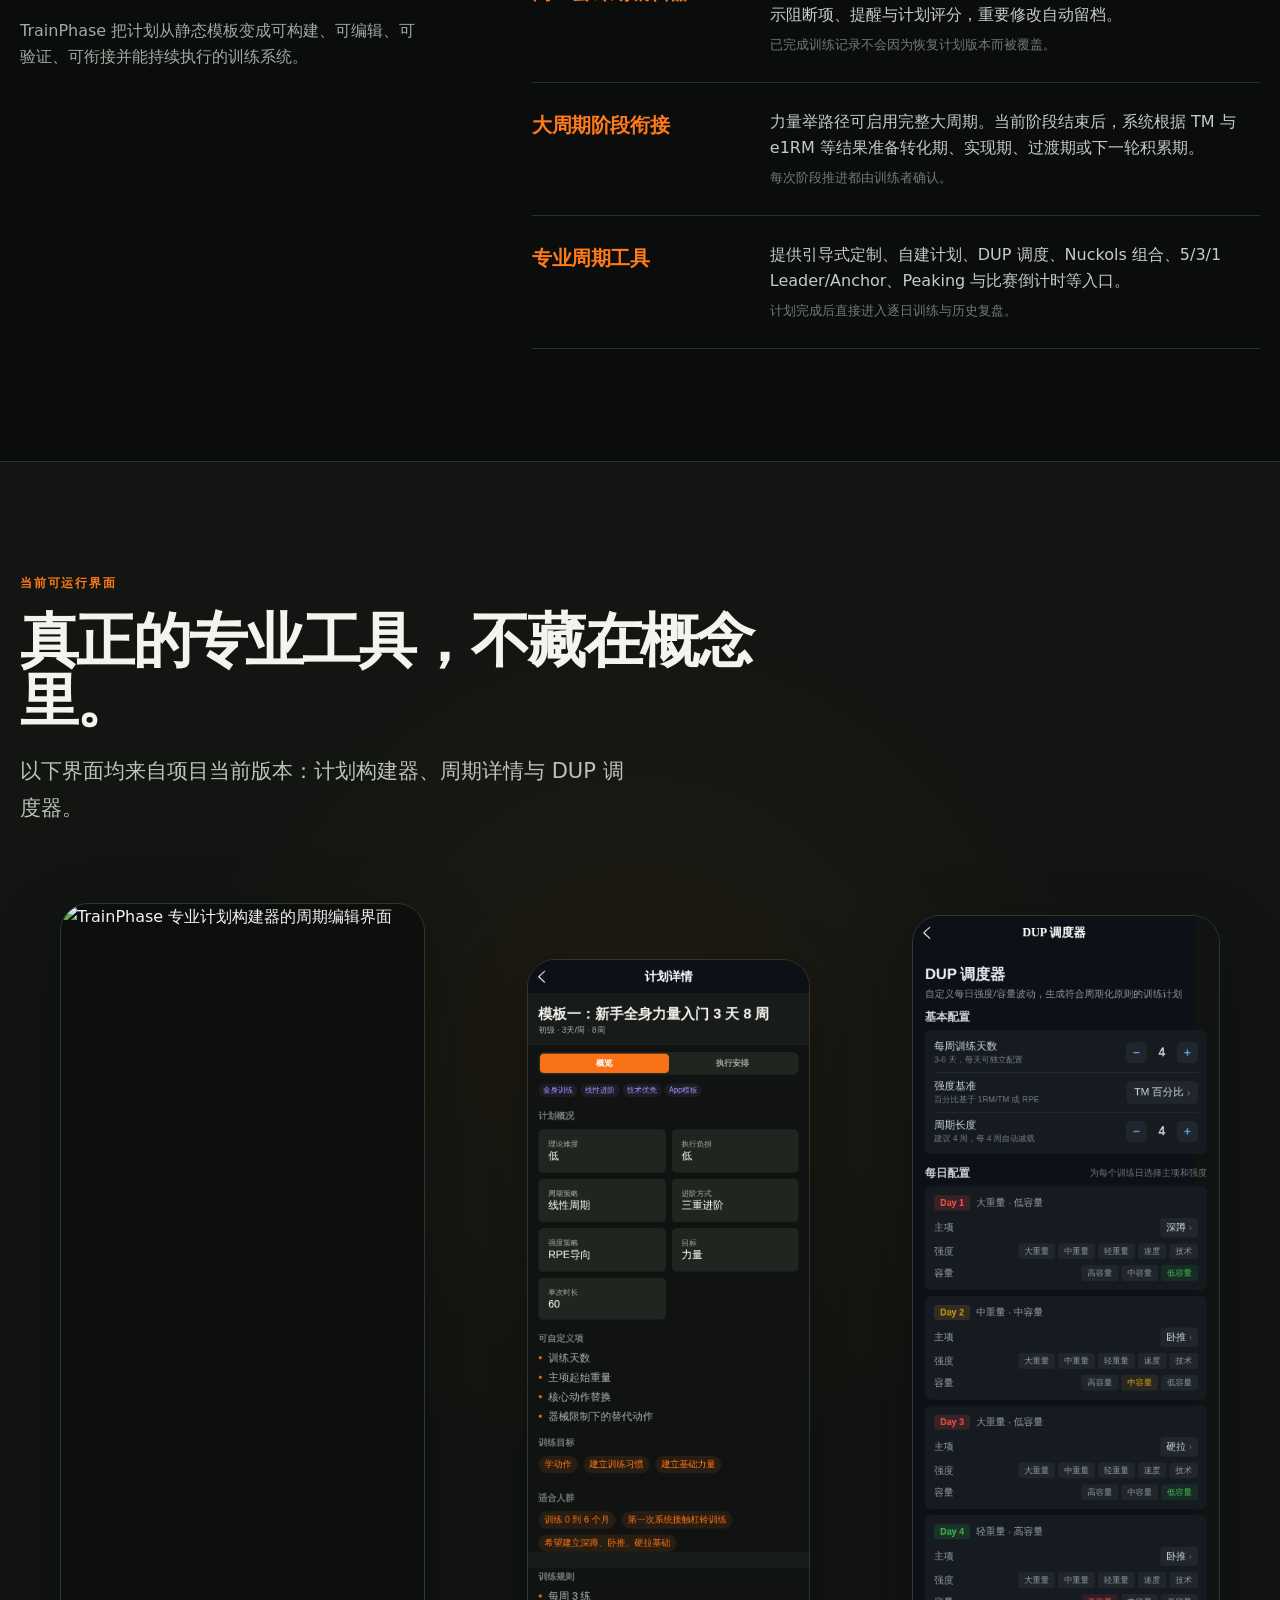
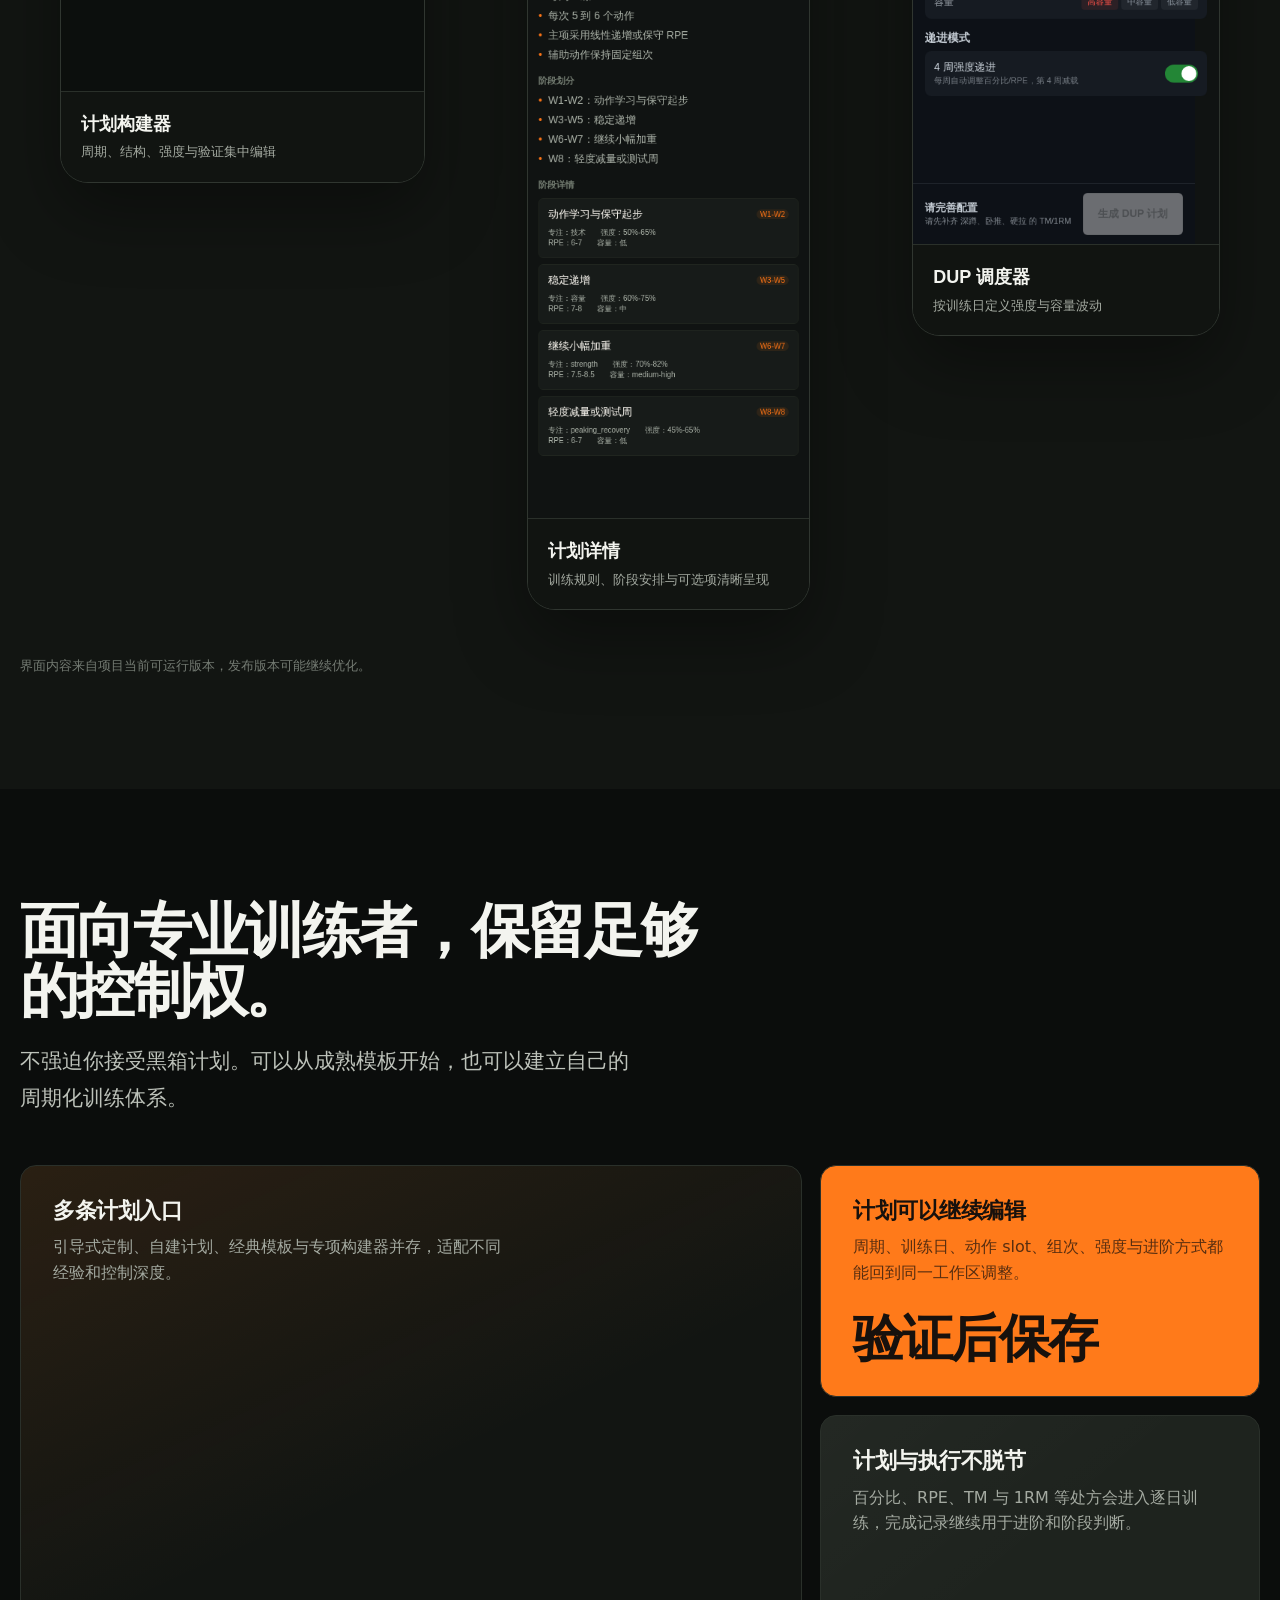
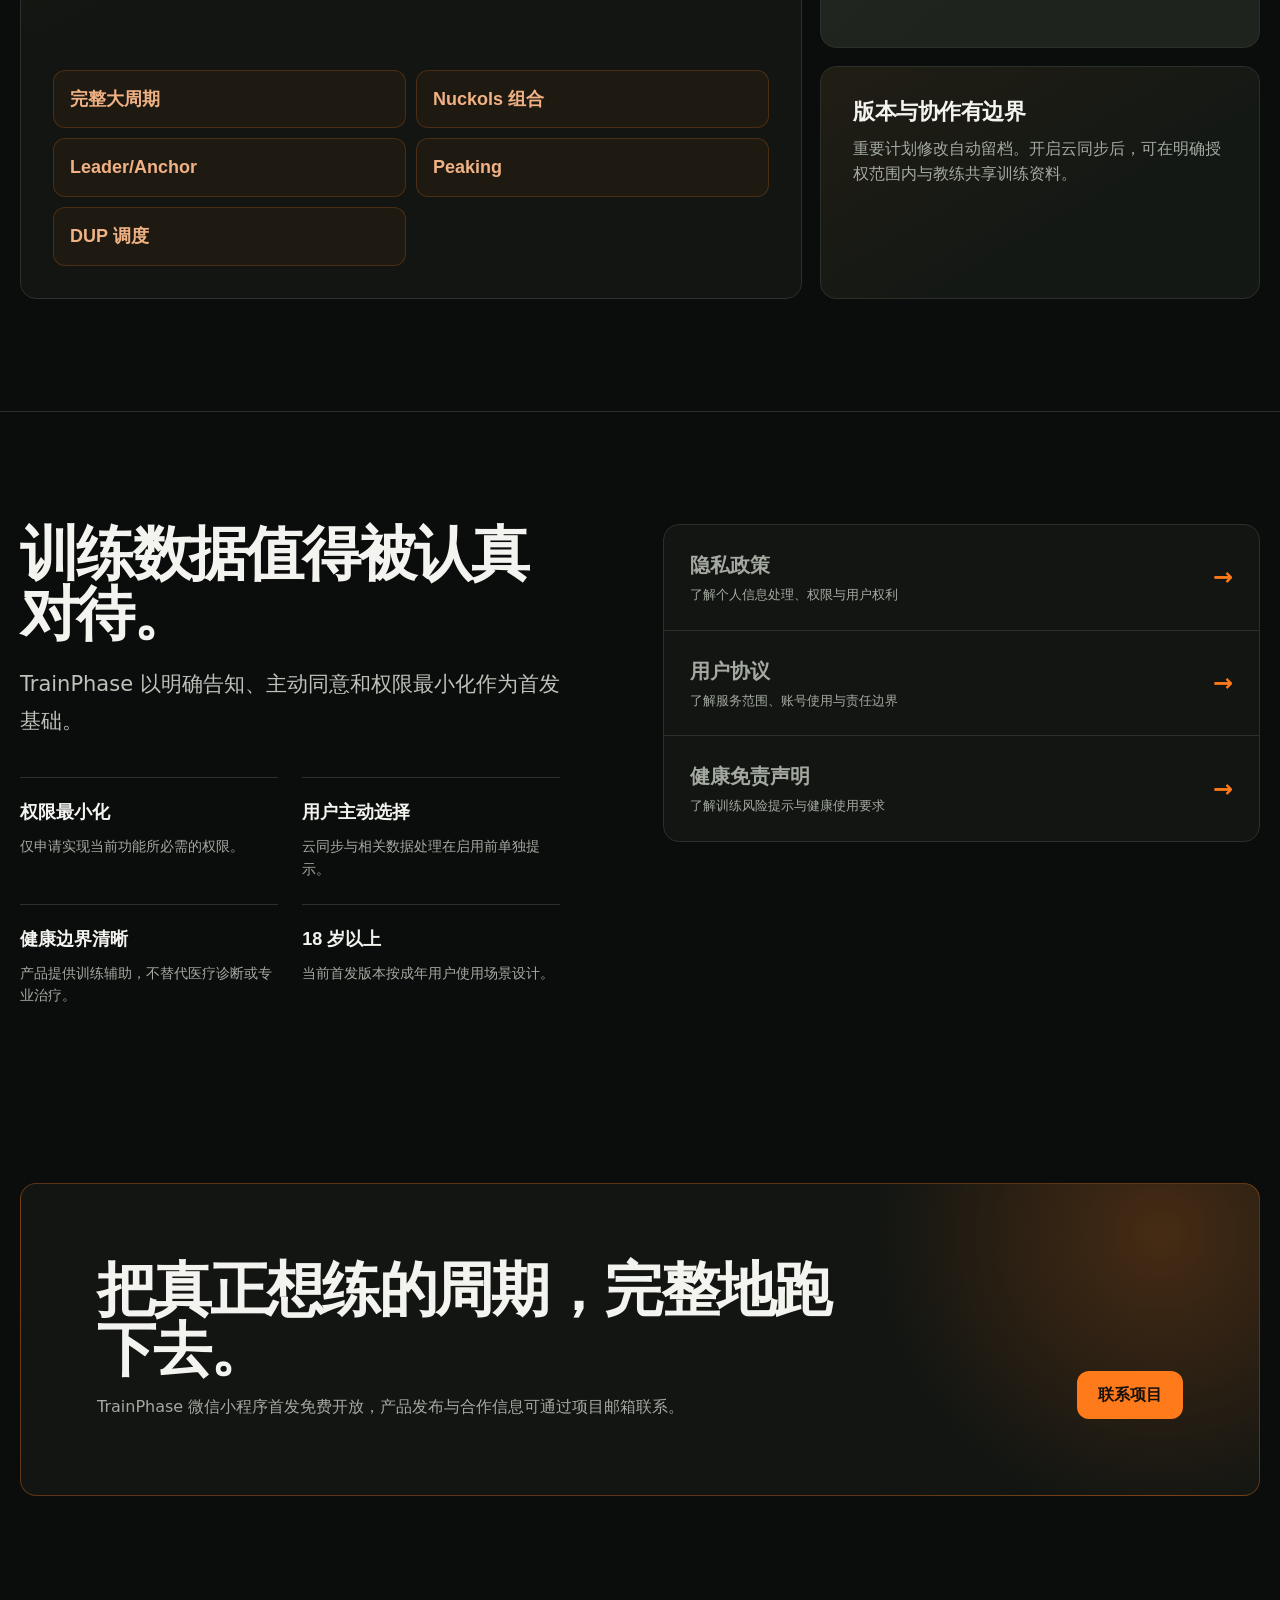
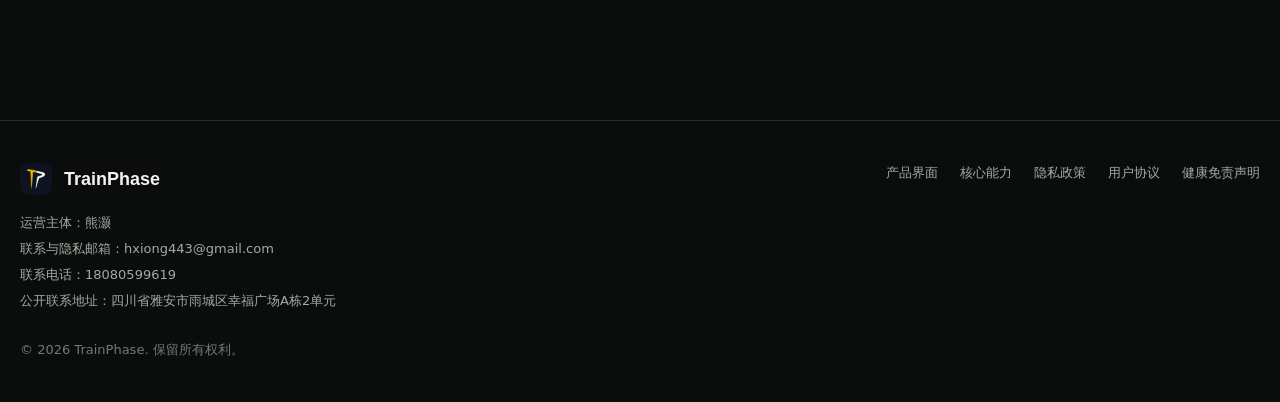
==== commit 47331860: "Add files via upload" ====
--- a/index.html
+++ b/index.html
@@ -5,19 +5,19 @@
     <meta name="viewport" content="width=device-width, initial-scale=1, viewport-fit=cover" />
     <meta
       name="description"
-      content="TrainPhase 是一款面向力量训练者的微信小程序，将周期计划、训练执行、动作库、历史复盘、云同步与教练协作放进一个清晰流程。"
+      content="TrainPhase 是面向认真训练者与教练的专业力量训练计划系统，覆盖计划构建、计划编辑、大周期衔接、逐日执行、历史复盘与云同步。"
     />
     <meta name="theme-color" content="#0b0d0c" />
     <meta name="color-scheme" content="dark" />
     <meta property="og:type" content="website" />
     <meta property="og:locale" content="zh_CN" />
-    <meta property="og:title" content="TrainPhase | 把训练周期真正执行下去" />
+    <meta property="og:title" content="TrainPhase | 专业力量训练计划系统" />
     <meta
       property="og:description"
-      content="计划、执行、复盘与教练协作，一个清晰的力量训练周期。"
+      content="从计划构建、编辑与大周期衔接，到逐日执行和复盘。"
     />
     <meta property="og:image" content="assets/trainphase-training-hero.webp" />
-    <title>TrainPhase | 把训练周期真正执行下去</title>
+    <title>TrainPhase | 专业力量训练计划系统</title>
     <link rel="icon" type="image/png" href="assets/trainphase-icon.png" />
     <link rel="preload" as="image" href="assets/trainphase-training-hero.webp" type="image/webp" />
     <style>
@@ -346,8 +346,11 @@
 
       .hero-visual {
         position: relative;
-        align-self: stretch;
-        min-height: 620px;
+        align-self: center;
+        width: 100%;
+        height: min(72dvh, 680px);
+        min-height: 520px;
+        margin: 0;
         overflow: hidden;
         border: 1px solid #2b302b;
         border-radius: var(--radius);
@@ -407,10 +410,14 @@
 
       .proof-grid {
         display: grid;
-        grid-template-columns: 1fr 1fr 1fr;
+        margin: 0;
+        padding: 0;
+        list-style: none;
+        grid-template-columns: 1.08fr 0.92fr 1.08fr 0.92fr;
       }
 
       .proof-item {
+        position: relative;
         min-height: 178px;
         padding: 34px 38px;
       }
@@ -424,9 +431,28 @@
         margin-bottom: 10px;
         color: var(--text);
         font-family: var(--display);
-        font-size: clamp(25px, 2.5vw, 36px);
+        font-size: clamp(23px, 2.1vw, 31px);
         font-weight: 800;
         letter-spacing: -0.035em;
+      }
+
+      .proof-item:not(:last-child)::after {
+        position: absolute;
+        top: 50%;
+        right: -12px;
+        z-index: 2;
+        display: grid;
+        width: 24px;
+        height: 24px;
+        transform: translateY(-50%);
+        border: 1px solid var(--line);
+        border-radius: 50%;
+        background: var(--bg);
+        color: var(--accent);
+        content: "›";
+        font-size: 20px;
+        line-height: 1;
+        place-items: center;
       }
 
       .proof-item p {
@@ -478,6 +504,14 @@
         color: #c6cbc3;
       }
 
+      .cycle-item em {
+        display: block;
+        margin-top: 8px;
+        color: var(--faint);
+        font-size: 13px;
+        font-style: normal;
+      }
+
       .product-section {
         overflow: hidden;
         border-top: 1px solid var(--line);
@@ -523,6 +557,29 @@
         height: auto;
       }
 
+      .screen figcaption {
+        padding: 18px 20px 20px;
+        border-top: 1px solid var(--line);
+        background: #111411;
+      }
+
+      .screen figcaption strong,
+      .screen figcaption span {
+        display: block;
+      }
+
+      .screen figcaption strong {
+        margin-bottom: 4px;
+        font-family: var(--display);
+        font-size: 18px;
+      }
+
+      .screen figcaption span {
+        color: var(--muted);
+        font-size: 13px;
+        line-height: 1.5;
+      }
+
       .screens-note {
         margin: 30px 0 0;
         color: var(--faint);
@@ -538,7 +595,7 @@
         display: grid;
         min-height: 660px;
         grid-template-columns: 1.28fr 0.72fr;
-        grid-template-rows: 1fr 1fr;
+        grid-template-rows: 1fr 1fr 1fr;
         gap: 18px;
       }
 
@@ -568,7 +625,7 @@
       }
 
       .plan-card {
-        grid-row: 1 / 3;
+        grid-row: 1 / 4;
         background:
           linear-gradient(155deg, rgba(255, 122, 26, 0.1), transparent 45%),
           var(--surface);
@@ -613,6 +670,12 @@
         background:
           linear-gradient(140deg, rgba(255, 255, 255, 0.025), transparent 54%),
           var(--surface-soft);
+      }
+
+      .revision-card {
+        background:
+          linear-gradient(150deg, rgba(255, 122, 26, 0.055), transparent 62%),
+          #141814;
       }
 
       .trust-section {
@@ -810,7 +873,24 @@
         }
 
         .hero-visual {
-          min-height: 560px;
+          min-height: 500px;
+        }
+
+        .proof-grid {
+          grid-template-columns: 1fr 1fr;
+        }
+
+        .proof-item:nth-child(3) {
+          border-top: 1px solid var(--line);
+          border-left: 0;
+        }
+
+        .proof-item:nth-child(4) {
+          border-top: 1px solid var(--line);
+        }
+
+        .proof-item::after {
+          display: none !important;
         }
 
         .cycle-layout,
@@ -828,12 +908,17 @@
 
         .capability-grid {
           grid-template-columns: 1fr 1fr;
+          grid-template-rows: auto auto auto;
         }
 
         .plan-card {
           grid-row: auto;
           grid-column: 1 / 3;
           min-height: 430px;
+        }
+
+        .revision-card {
+          grid-column: 1 / 3;
         }
       }
 
@@ -902,6 +987,7 @@
         }
 
         .hero-visual {
+          height: 540px;
           min-height: 540px;
         }
 
@@ -923,6 +1009,10 @@
         .proof-item + .proof-item {
           border-top: 1px solid var(--line);
           border-left: 0;
+        }
+
+        .proof-item::after {
+          display: none !important;
         }
 
         .cycle-item {
@@ -962,6 +1052,10 @@
 
         .plan-card {
           min-height: 0;
+          grid-column: auto;
+        }
+
+        .revision-card {
           grid-column: auto;
         }
 
@@ -1072,7 +1166,7 @@
         "name": "TrainPhase",
         "applicationCategory": "HealthApplication",
         "operatingSystem": "WeChat Mini Program",
-        "description": "面向力量训练者的训练周期、执行记录、动作库、云同步与教练协作工具。",
+        "description": "面向认真训练者与教练的专业力量训练计划系统，覆盖计划构建、编辑、大周期衔接、逐日执行、历史复盘与云同步。",
         "offers": {
           "@type": "Offer",
           "price": "0",
@@ -1118,16 +1212,16 @@
       <section id="top">
         <div class="shell hero">
           <div class="hero-copy reveal">
-            <p class="eyebrow">WeChat Mini Program / 首发免费</p>
+            <p class="eyebrow">专业力量训练计划系统 / 微信小程序</p>
             <h1>
-              <span>把每一次训练，</span>
-              <span>放进正确的阶段。</span>
+              <span>不只记录训练。</span>
+              <span>构建整个周期。</span>
             </h1>
             <p class="lead">
-              TrainPhase 将计划、执行、复盘与教练协作放进一个清晰的训练周期。
+              从计划构建、编辑、阶段衔接到逐日执行，为认真训练的人保留完整控制权。
             </p>
             <div class="hero-actions">
-              <a class="button button-primary" href="#product">查看产品能力</a>
+              <a class="button button-primary" href="#cycle">查看计划系统</a>
               <a class="button button-secondary" href="mailto:hxiong443@gmail.com">联系项目</a>
             </div>
           </div>
@@ -1141,7 +1235,7 @@
               fetchpriority="high"
             />
             <figcaption class="hero-caption">
-              <strong>训练有序，进步有据。</strong>
+              <strong>计划会变，逻辑不能散。</strong>
               <img src="assets/trainphase-icon.png" alt="" width="48" height="48" />
             </figcaption>
           </figure>
@@ -1149,47 +1243,63 @@
       </section>
 
       <section class="proof" aria-label="产品概览">
-        <div class="shell proof-grid">
-          <div class="proof-item reveal">
-            <span class="proof-value">完整周期</span>
-            <p>从模板、排程到执行记录与历史回看。</p>
-          </div>
-          <div class="proof-item reveal">
-            <span class="proof-value">完整动作体系</span>
-            <p>覆盖主项、变式、辅助与核心训练。</p>
-          </div>
-          <div class="proof-item reveal">
-            <span class="proof-value">教练协作</span>
-            <p>在用户明确授权的范围内协作查看训练资料。</p>
-          </div>
-        </div>
+        <ol class="shell proof-grid">
+          <li class="proof-item reveal">
+            <span class="proof-value">构建计划</span>
+            <p>设定训练日、Block、动作 slot 与训练处方。</p>
+          </li>
+          <li class="proof-item reveal">
+            <span class="proof-value">继续编辑</span>
+            <p>调整周结构、强度、组次与进阶方式。</p>
+          </li>
+          <li class="proof-item reveal">
+            <span class="proof-value">衔接阶段</span>
+            <p>积累、转化、实现与过渡按结果推进。</p>
+          </li>
+          <li class="proof-item reveal">
+            <span class="proof-value">执行复盘</span>
+            <p>计划落到当日训练，再回收历史反馈。</p>
+          </li>
+        </ol>
       </section>
 
       <section id="cycle">
         <div class="shell cycle-layout">
           <div class="cycle-intro reveal">
-            <h2>训练不只是记录。</h2>
+            <h2>你在搭的不是训练表，是训练系统。</h2>
             <p>
-              它需要一个能持续运转的闭环。TrainPhase 把每个环节连起来，让今天的训练服务于整个周期。
+              TrainPhase 把计划从静态模板变成可构建、可编辑、可验证、可衔接并能持续执行的训练系统。
             </p>
           </div>
 
           <div class="cycle-list">
             <article class="cycle-item reveal">
-              <strong>定计划</strong>
-              <p>从成熟模板开始，也可以按训练天数、主项与周期策略定制安排。</p>
+              <strong>专业计划构建器</strong>
+              <p>
+                组织单周或多周周期，编辑 Block、训练日、动作 slot、组次、百分比或 RPE，并配置进阶、减载与测试周。
+                <em>当前已有独立构建器页面与计划验证流程。</em>
+              </p>
             </article>
             <article class="cycle-item reveal">
-              <strong>按天练</strong>
-              <p>围绕当天任务进入训练，记录重量、次数、RPE 与完成情况。</p>
+              <strong>同一套计划编辑器</strong>
+              <p>
+                自建计划可以回到原工作区继续修改周期、结构与强度。保存前会显示阻断项、提醒与计划评分，重要修改自动留档。
+                <em>已完成训练记录不会因为恢复计划版本而被覆盖。</em>
+              </p>
             </article>
             <article class="cycle-item reveal">
-              <strong>看趋势</strong>
-              <p>在训练历史中回看负荷、容量与周期进度，为下一阶段提供依据。</p>
+              <strong>大周期阶段衔接</strong>
+              <p>
+                力量举路径可启用完整大周期。当前阶段结束后，系统根据 TM 与 e1RM 等结果准备转化期、实现期、过渡期或下一轮积累期。
+                <em>每次阶段推进都由训练者确认。</em>
+              </p>
             </article>
             <article class="cycle-item reveal">
-              <strong>协作调整</strong>
-              <p>开启云同步后，可与教练在授权范围内共享训练资料并协作调整。</p>
+              <strong>专业周期工具</strong>
+              <p>
+                提供引导式定制、自建计划、DUP 调度、Nuckols 组合、5/3/1 Leader/Anchor、Peaking 与比赛倒计时等入口。
+                <em>计划完成后直接进入逐日训练与历史复盘。</em>
+              </p>
             </article>
           </div>
         </div>
@@ -1198,14 +1308,27 @@
       <section class="product-section" id="product">
         <div class="shell">
           <div class="product-header reveal">
-            <p class="eyebrow">真实产品界面</p>
-            <h2>复杂训练逻辑，落到清晰的每一天。</h2>
+            <p class="eyebrow">当前可运行界面</p>
+            <h2>真正的专业工具，不藏在概念里。</h2>
             <p class="lead">
-              从计划概览、动作查找，到周期调度，界面围绕训练现场的效率设计。
+              以下界面均来自项目当前版本：计划构建器、周期详情与 DUP 调度器。
             </p>
           </div>
 
           <div class="screens" aria-label="TrainPhase 产品界面截图">
+            <figure class="screen reveal">
+              <img
+                src="assets/product-builder.png"
+                alt="TrainPhase 专业计划构建器的周期编辑界面"
+                width="375"
+                height="812"
+                loading="lazy"
+              />
+              <figcaption>
+                <strong>计划构建器</strong>
+                <span>周期、结构、强度与验证集中编辑</span>
+              </figcaption>
+            </figure>
             <figure class="screen reveal">
               <img
                 src="assets/product-plan.png"
@@ -1214,15 +1337,10 @@
                 height="1545"
                 loading="lazy"
               />
-            </figure>
-            <figure class="screen reveal">
-              <img
-                src="assets/product-library.png"
-                alt="TrainPhase 动作库界面"
-                width="375"
-                height="900"
-                loading="lazy"
-              />
+              <figcaption>
+                <strong>计划详情</strong>
+                <span>训练规则、阶段安排与可选项清晰呈现</span>
+              </figcaption>
             </figure>
             <figure class="screen reveal">
               <img
@@ -1232,6 +1350,10 @@
                 height="1240"
                 loading="lazy"
               />
+              <figcaption>
+                <strong>DUP 调度器</strong>
+                <span>按训练日定义强度与容量波动</span>
+              </figcaption>
             </figure>
           </div>
           <p class="screens-note">界面内容来自项目当前可运行版本，发布版本可能继续优化。</p>
@@ -1241,33 +1363,39 @@
       <section id="capabilities">
         <div class="shell">
           <div class="capability-header reveal">
-            <h2>为长期训练准备的工具。</h2>
+            <h2>面向专业训练者，保留足够的控制权。</h2>
             <p class="lead">
-              不追求堆满功能，而是把训练者反复需要的计划、执行、计算和协作做好。
+              不强迫你接受黑箱计划。可以从成熟模板开始，也可以建立自己的周期化训练体系。
             </p>
           </div>
 
           <div class="capability-grid">
             <article class="capability-card plan-card reveal">
-              <h3>周期计划</h3>
-              <p>覆盖多种主流力量训练逻辑，支持模板开始、引导式定制与周期调整。</p>
-              <div class="plan-methods" aria-label="支持的部分训练方法">
-                <span>5/3/1</span>
-                <span>Nuckols</span>
-                <span>GZCL</span>
-                <span>DUP</span>
+              <h3>多条计划入口</h3>
+              <p>引导式定制、自建计划、经典模板与专项构建器并存，适配不同经验和控制深度。</p>
+              <div class="plan-methods" aria-label="支持的部分计划能力">
+                <span>完整大周期</span>
+                <span>Nuckols 组合</span>
+                <span>Leader/Anchor</span>
+                <span>Peaking</span>
+                <span>DUP 调度</span>
               </div>
             </article>
 
             <article class="capability-card library-card reveal">
-              <h3>动作库</h3>
-              <p>按主项、变式、器械和肌群快速筛选。</p>
-              <strong>多维筛选</strong>
+              <h3>计划可以继续编辑</h3>
+              <p>周期、训练日、动作 slot、组次、强度与进阶方式都能回到同一工作区调整。</p>
+              <strong>验证后保存</strong>
             </article>
 
             <article class="capability-card sync-card reveal">
-              <h3>强度工具与云同步</h3>
-              <p>结合 RPE、TM、1RM 等训练工具记录负荷，并在授权后支持云端同步与教练协作。</p>
+              <h3>计划与执行不脱节</h3>
+              <p>百分比、RPE、TM 与 1RM 等处方会进入逐日训练，完成记录继续用于进阶和阶段判断。</p>
+            </article>
+
+            <article class="capability-card revision-card reveal">
+              <h3>版本与协作有边界</h3>
+              <p>重要计划修改自动留档。开启云同步后，可在明确授权范围内与教练共享训练资料。</p>
             </article>
           </div>
         </div>
@@ -1330,7 +1458,7 @@
         <div class="shell">
           <div class="cta-panel reveal">
             <div>
-              <h2>认真训练，也认真记录为什么进步。</h2>
+              <h2>把真正想练的周期，完整地跑下去。</h2>
               <p>TrainPhase 微信小程序首发免费开放，产品发布与合作信息可通过项目邮箱联系。</p>
             </div>
             <a class="button button-primary" href="mailto:hxiong443@gmail.com">联系项目</a>
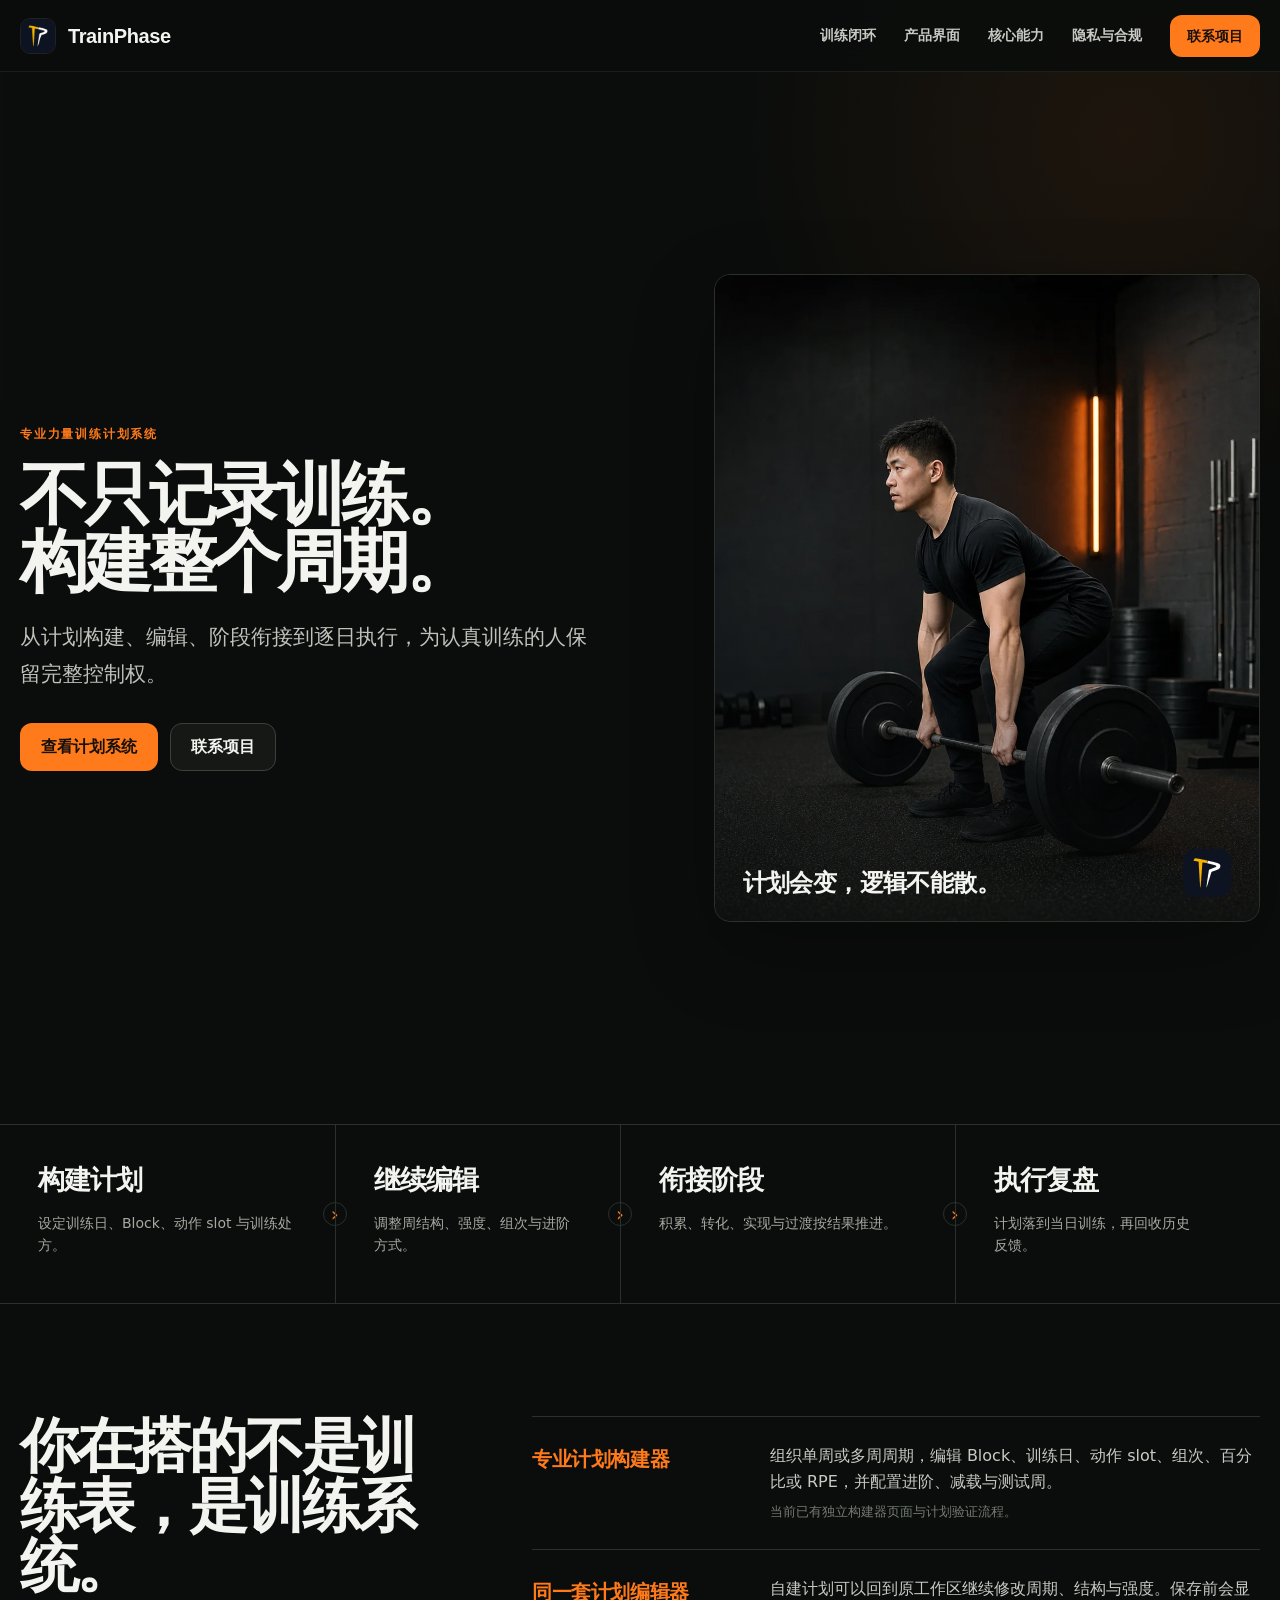
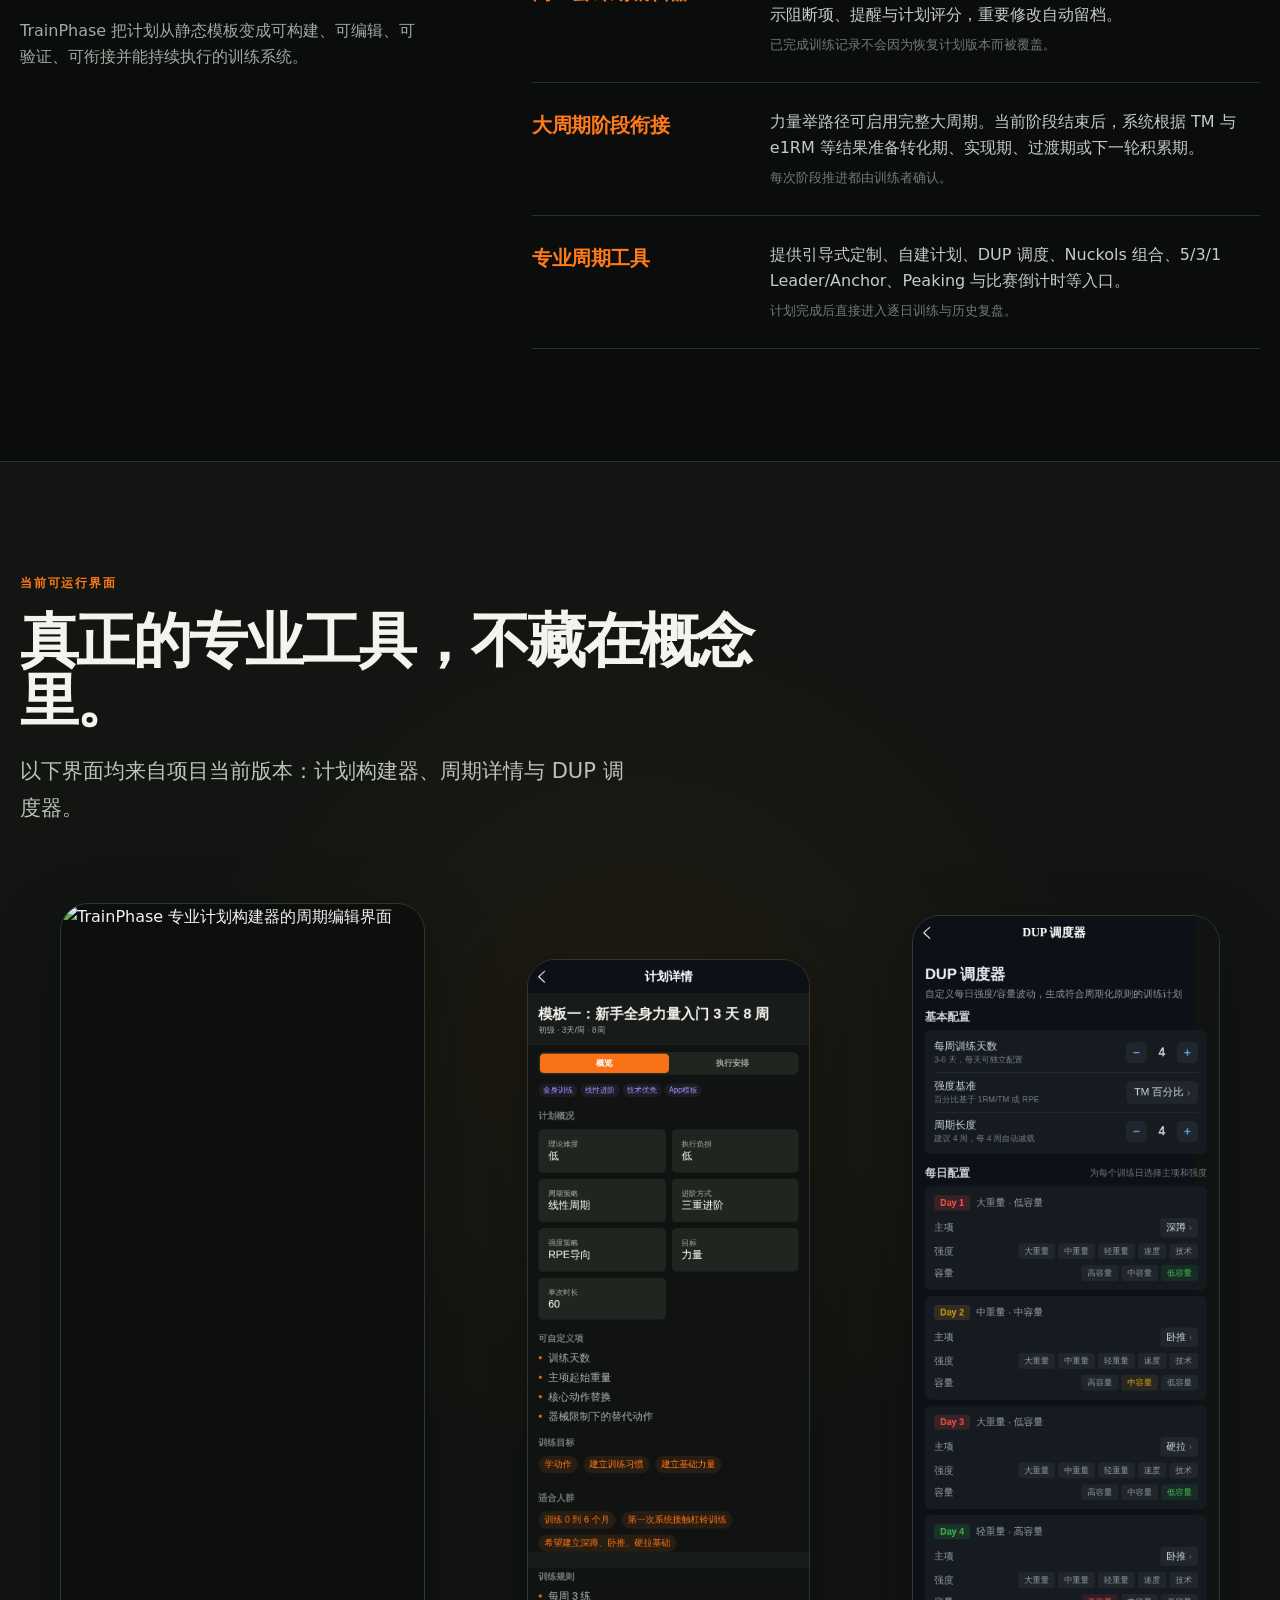
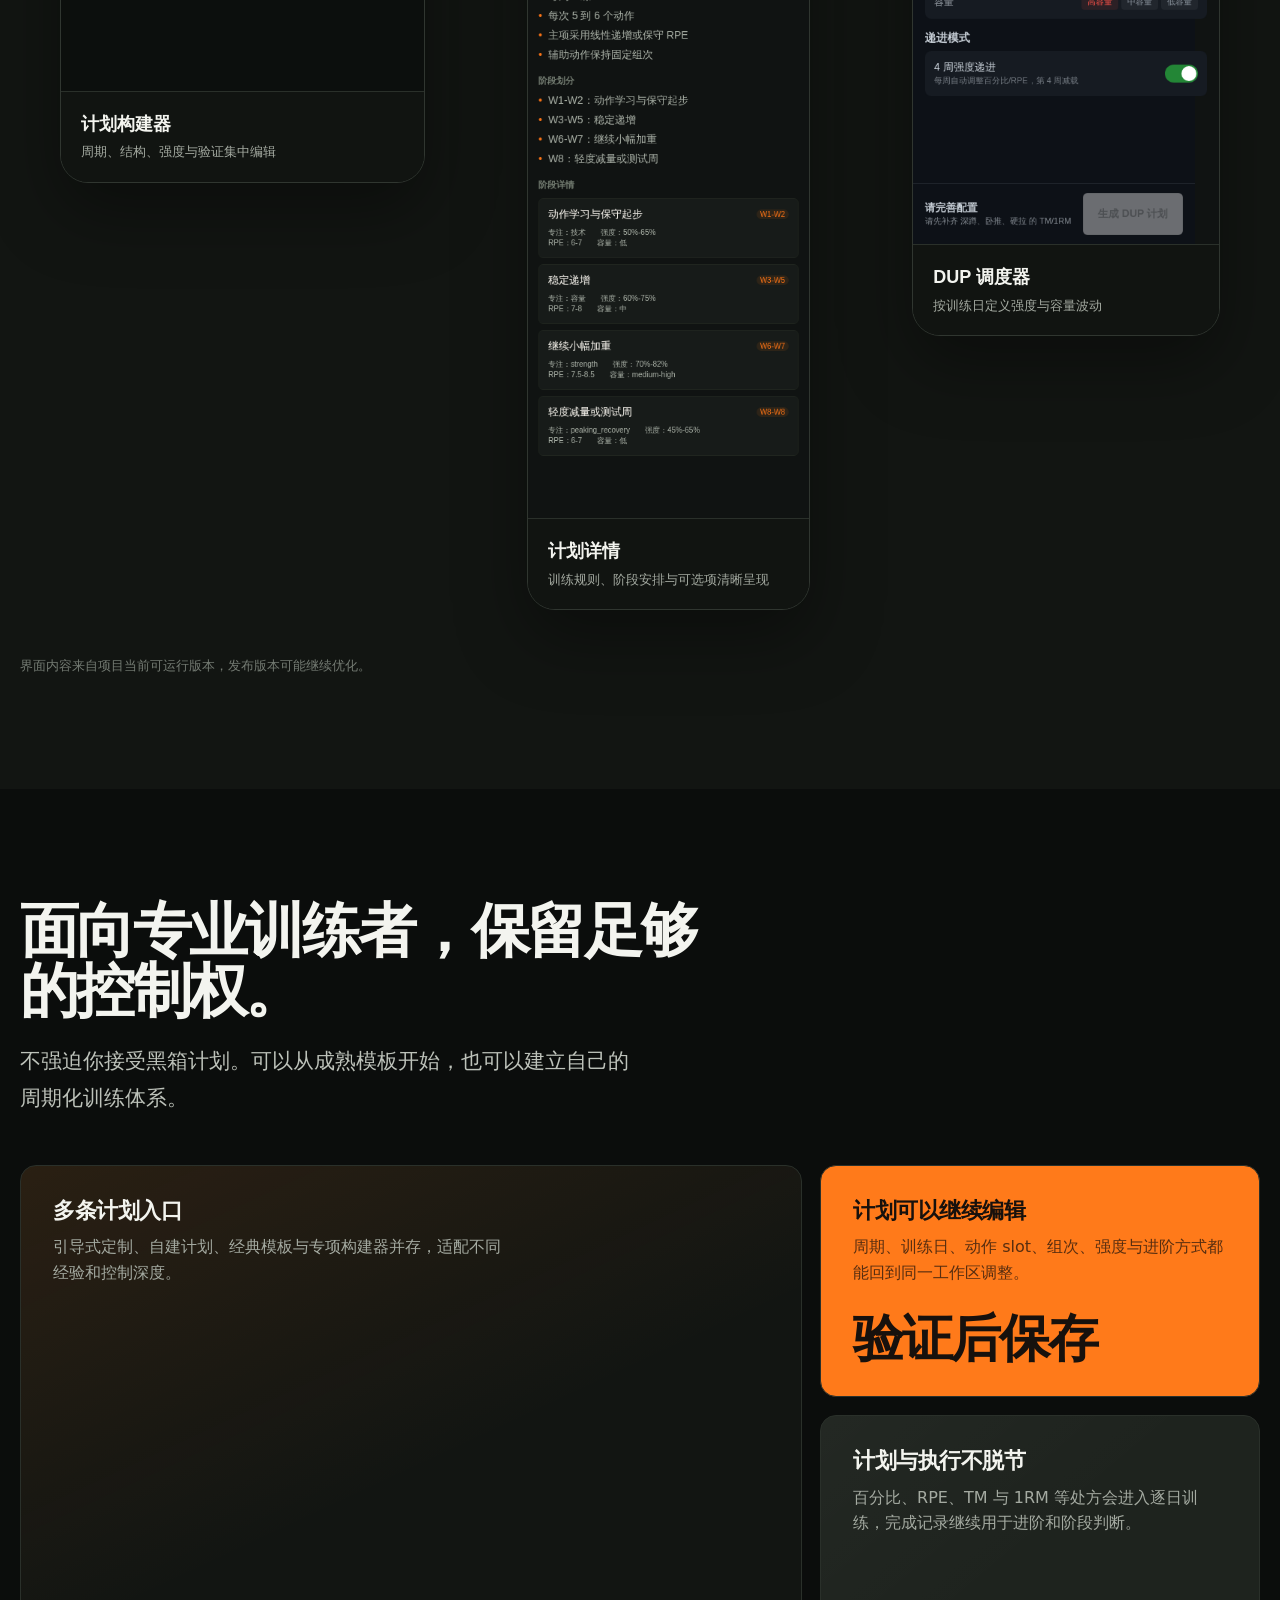
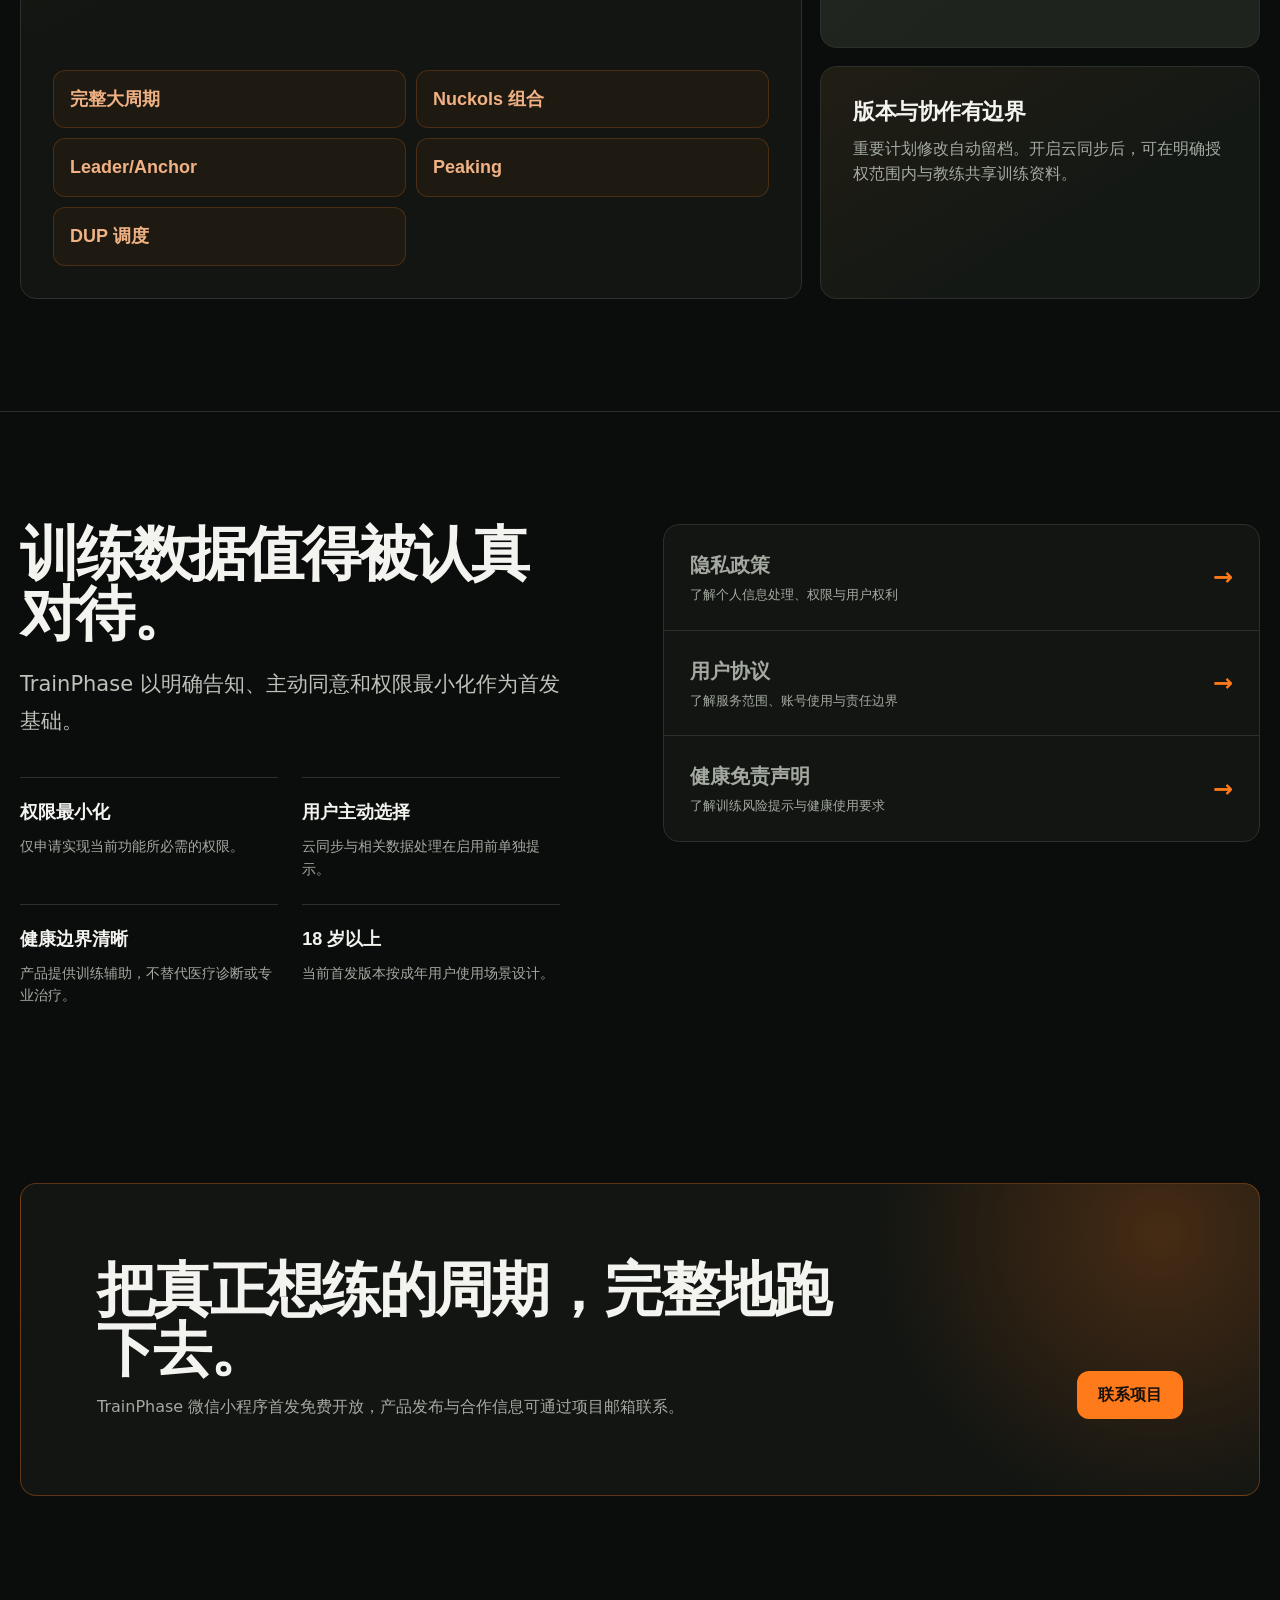
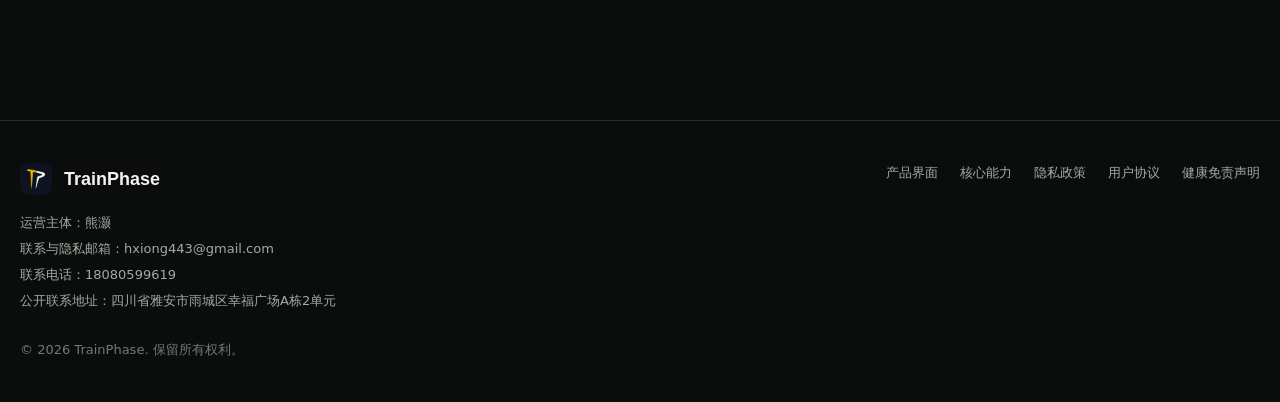
==== commit c91f5a17: "index.html" ====
--- a/index.html
+++ b/index.html
@@ -1212,7 +1212,7 @@
       <section id="top">
         <div class="shell hero">
           <div class="hero-copy reveal">
-            <p class="eyebrow">专业力量训练计划系统 / 微信小程序</p>
+            <p class="eyebrow">专业力量训练计划系统</p>
             <h1>
               <span>不只记录训练。</span>
               <span>构建整个周期。</span>
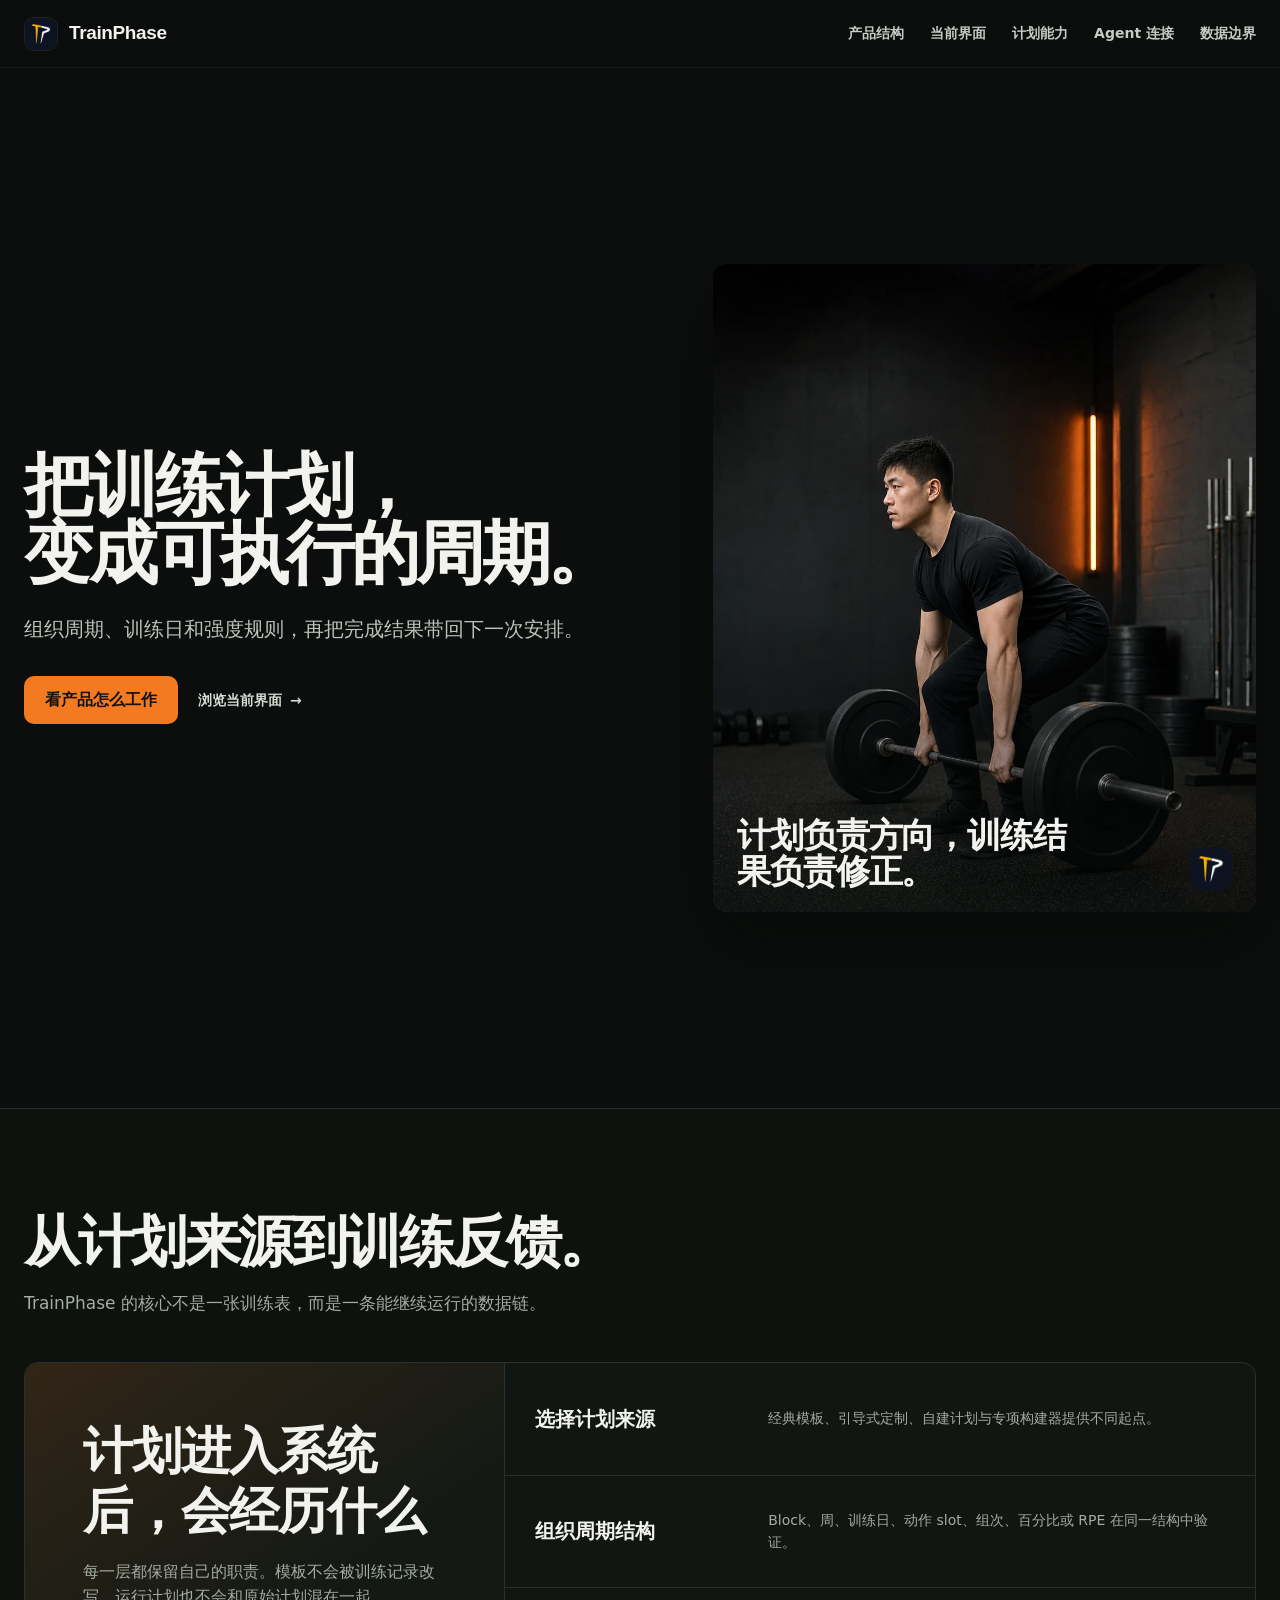
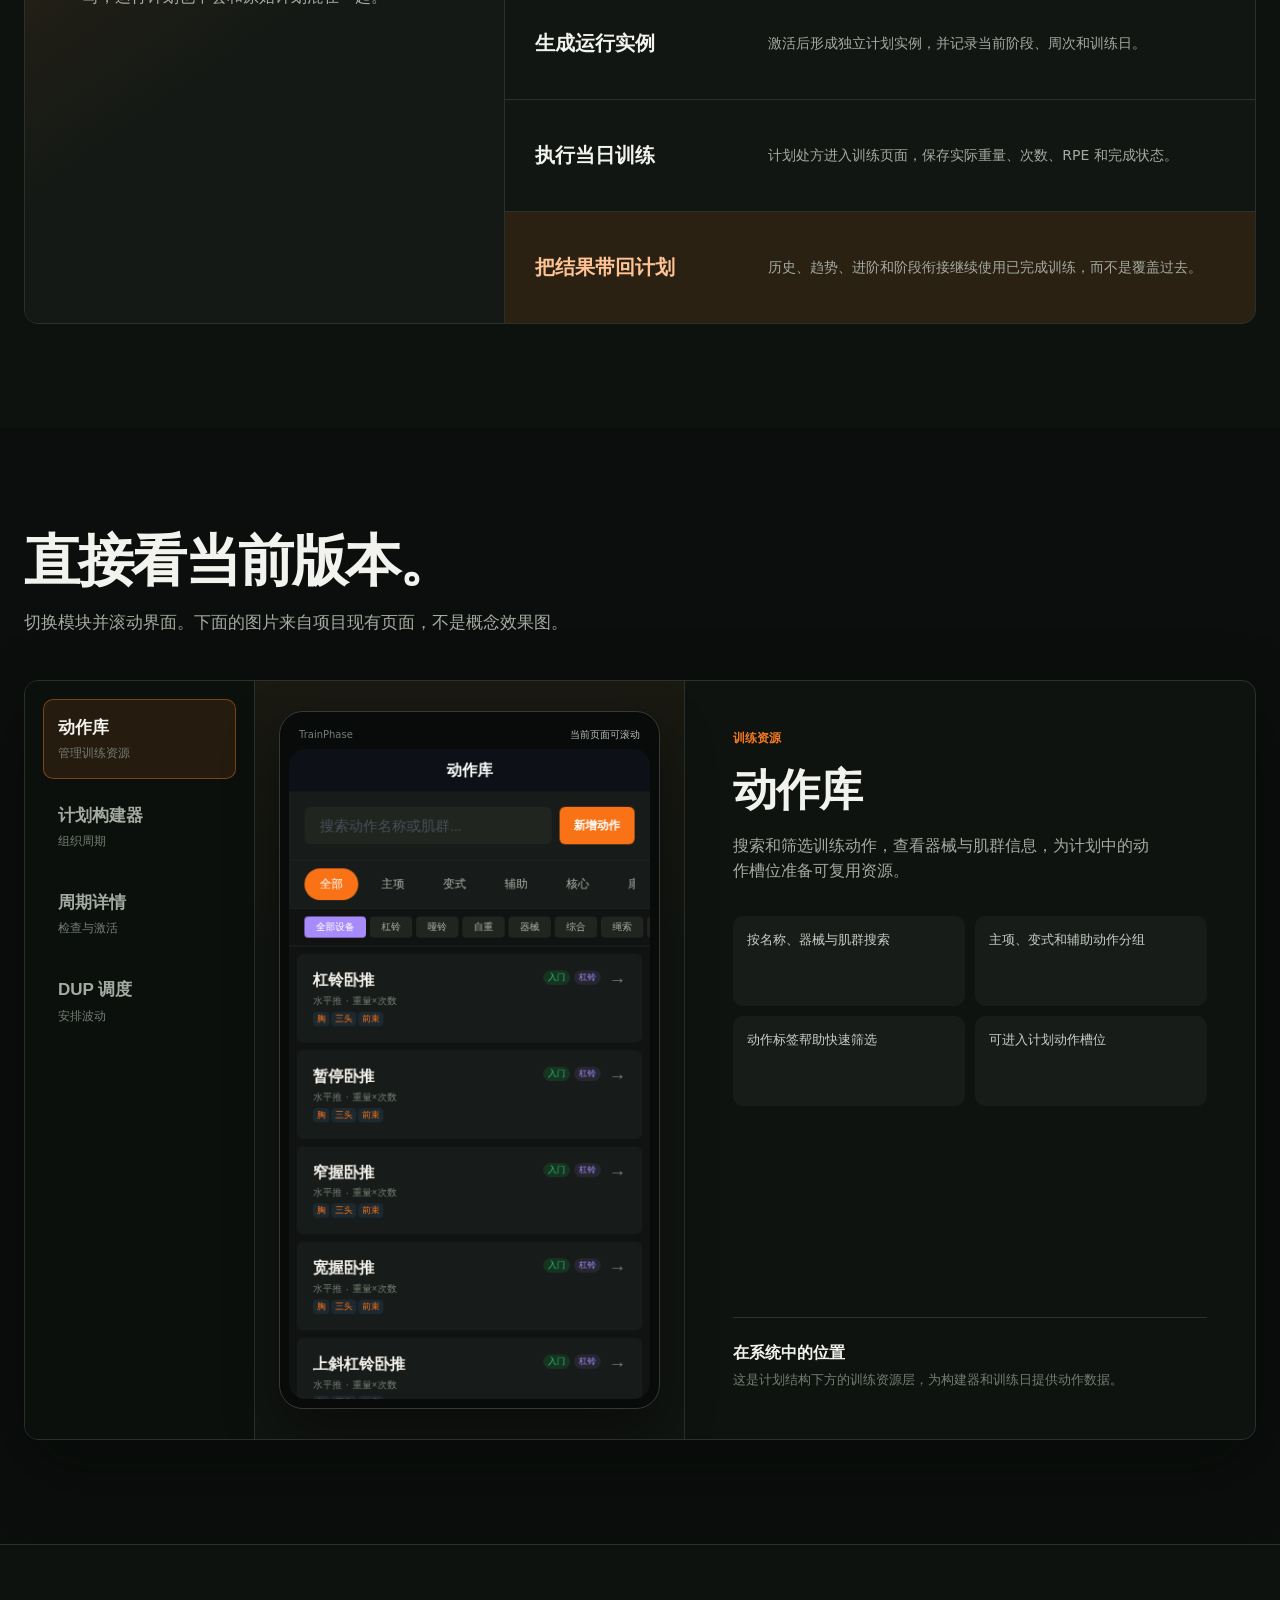
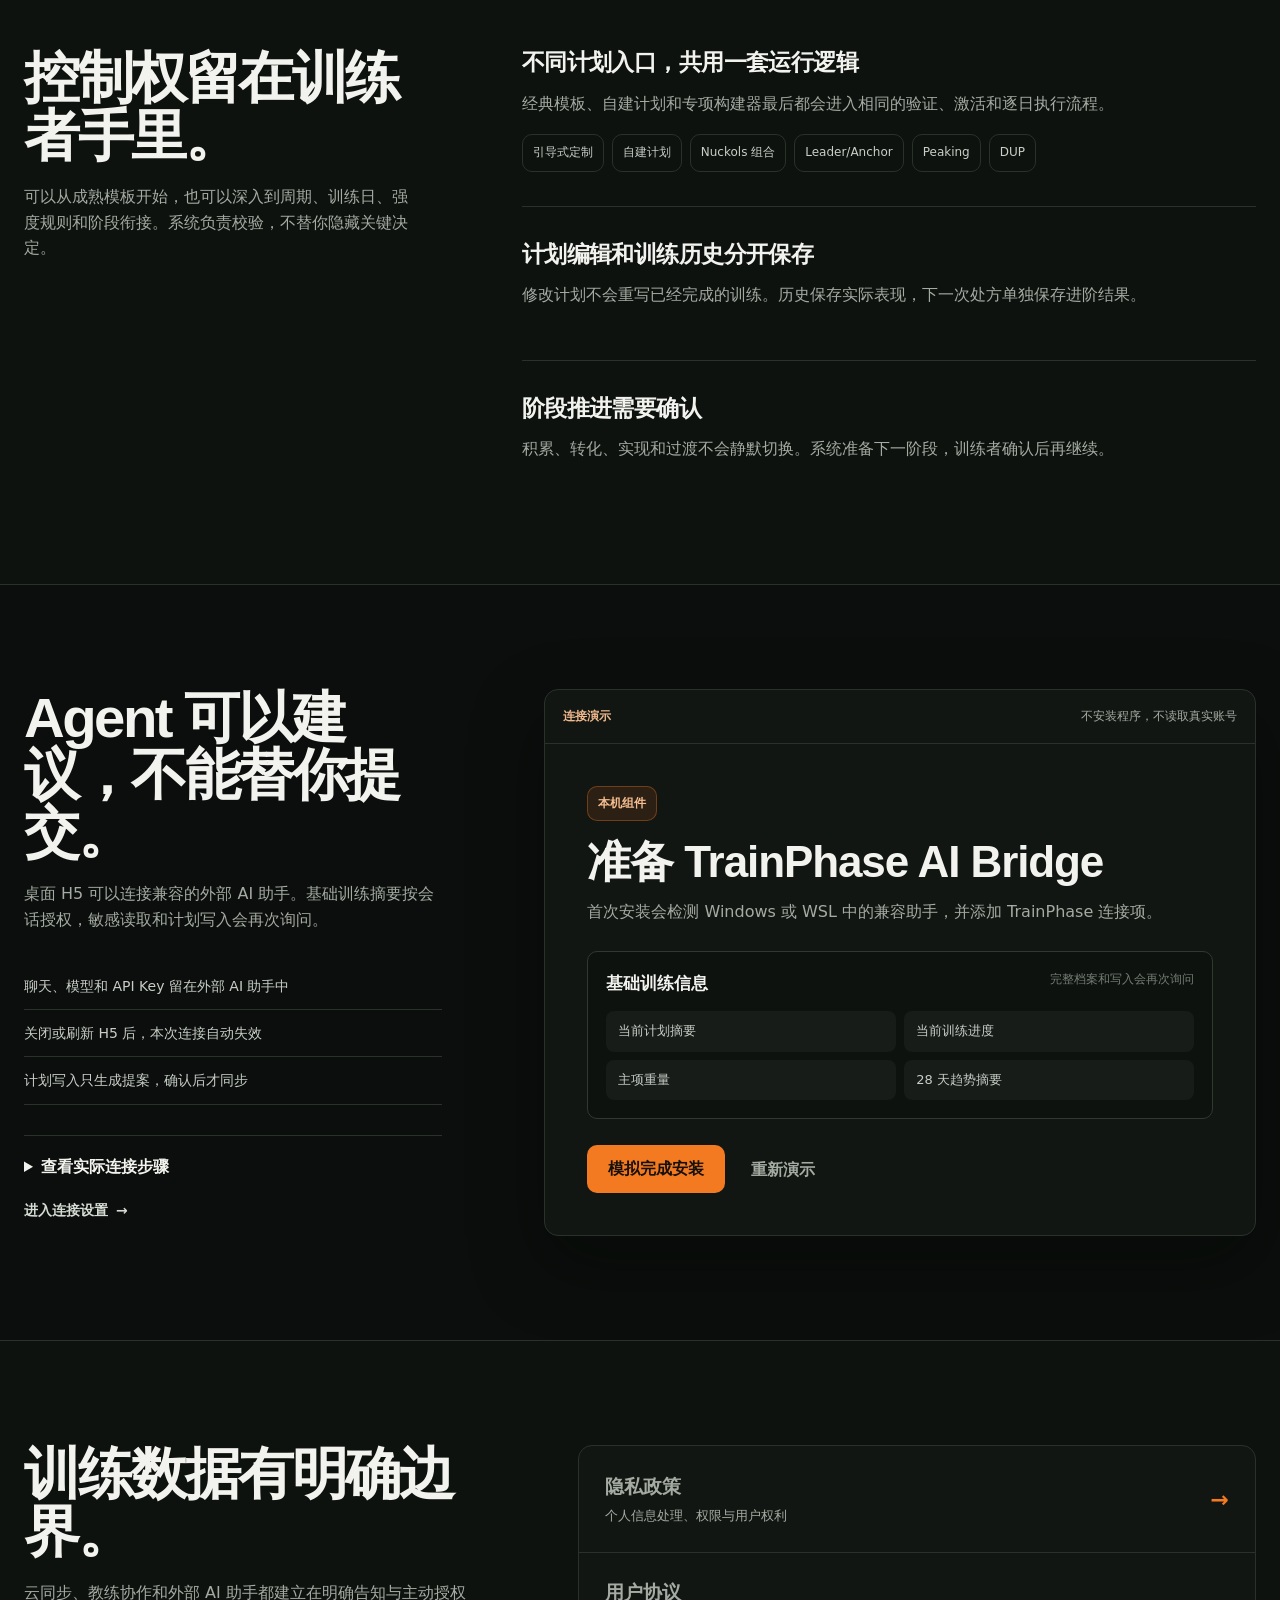
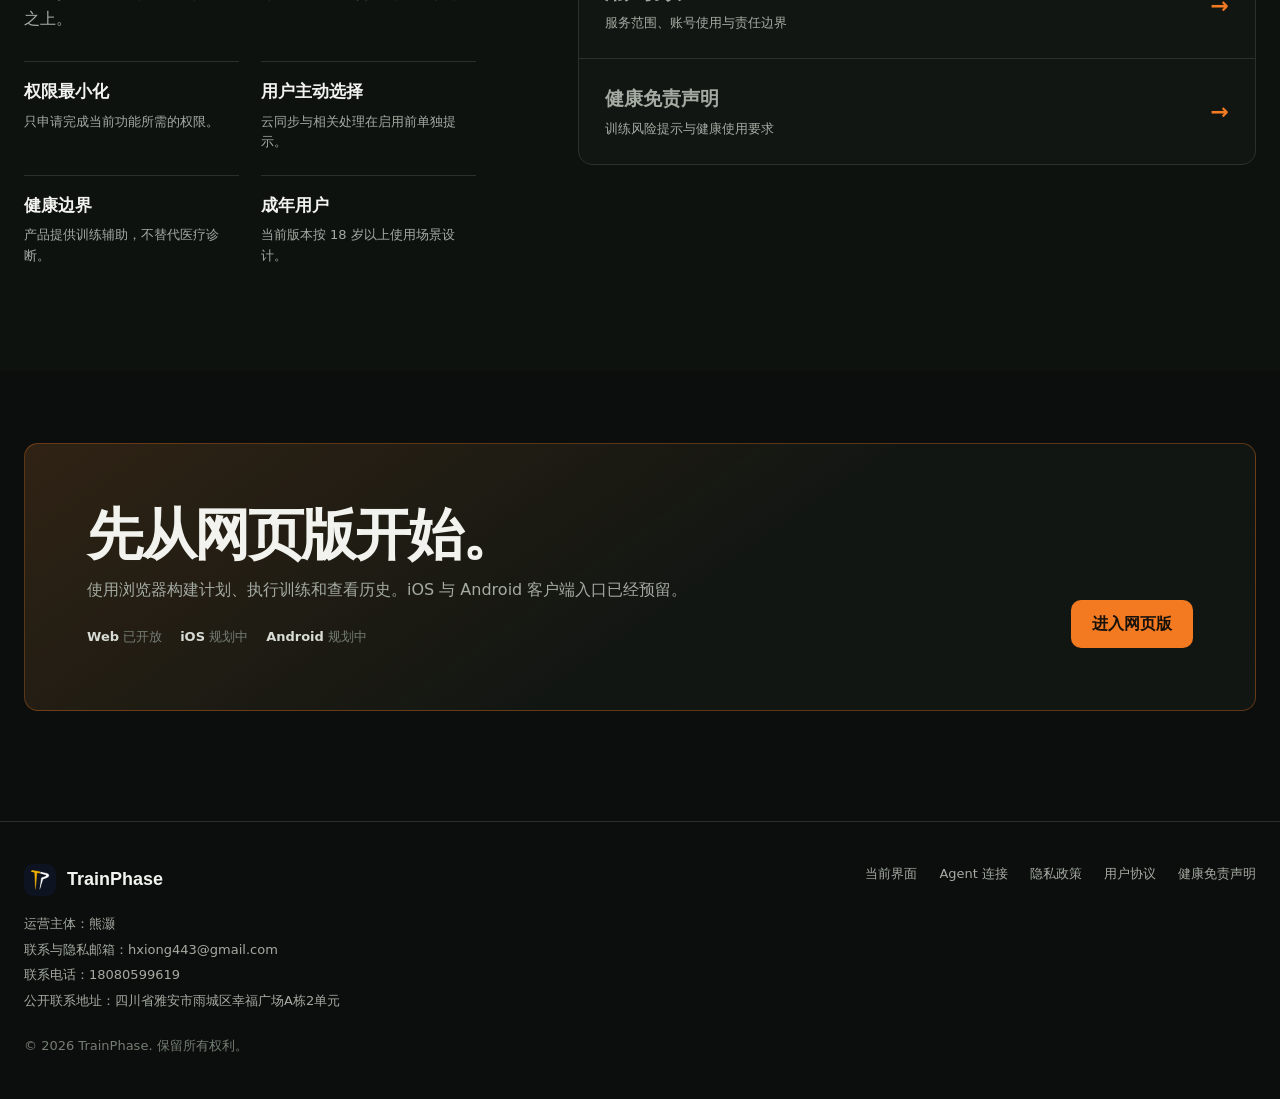
==== commit 59043897: "Add files via upload" ====
--- a/index.html
+++ b/index.html
@@ -5,16 +5,16 @@
     <meta name="viewport" content="width=device-width, initial-scale=1, viewport-fit=cover" />
     <meta
       name="description"
-      content="TrainPhase 是面向认真训练者与教练的专业力量训练计划系统，覆盖计划构建、计划编辑、大周期衔接、逐日执行、历史复盘与云同步。"
+      content="TrainPhase 是面向认真训练者与教练的专业力量训练计划系统，支持计划构建、逐日执行、历史复盘，以及受控连接外部 AI 助手。"
     />
-    <meta name="theme-color" content="#0b0d0c" />
+    <meta name="theme-color" content="#0b0e0c" />
     <meta name="color-scheme" content="dark" />
     <meta property="og:type" content="website" />
     <meta property="og:locale" content="zh_CN" />
     <meta property="og:title" content="TrainPhase | 专业力量训练计划系统" />
     <meta
       property="og:description"
-      content="从计划构建、编辑与大周期衔接，到逐日执行和复盘。"
+      content="从计划来源、周期结构和训练执行，到历史反馈与下一阶段。"
     />
     <meta property="og:image" content="assets/trainphase-training-hero.webp" />
     <title>TrainPhase | 专业力量训练计划系统</title>
@@ -23,21 +23,25 @@
     <style>
       :root {
         color-scheme: dark;
-        --bg: #0b0d0c;
-        --surface: #121512;
-        --surface-raised: #181c18;
-        --surface-soft: #1e231e;
-        --text: #f3f4ef;
-        --muted: #a4aaa1;
-        --faint: #737a72;
-        --line: #2a302a;
-        --accent: #ff7a1a;
-        --accent-soft: #3a2111;
-        --accent-ink: #17110d;
-        --max-width: 1240px;
-        --radius: 16px;
-        --shadow: 0 28px 80px rgba(0, 0, 0, 0.3);
-        --display: "DIN Alternate", "Bahnschrift", "Arial Narrow", "PingFang SC",
+        --bg: #0b0e0c;
+        --surface: #121612;
+        --surface-2: #171c18;
+        --surface-3: #1d231e;
+        --text: #f2f3ee;
+        --muted: #a4aba2;
+        --faint: #747d74;
+        --line: #2a312b;
+        --line-strong: #39423a;
+        --accent: #f47a22;
+        --accent-hover: #ff8b38;
+        --accent-soft: rgba(244, 122, 34, 0.11);
+        --accent-ink: #17110c;
+        --danger: #e66a64;
+        --max-width: 1280px;
+        --radius: 14px;
+        --radius-small: 10px;
+        --shadow: 0 28px 72px rgba(2, 5, 3, 0.34);
+        --display: "Bahnschrift", "DIN Alternate", "Arial Narrow", "PingFang SC",
           "Microsoft YaHei", sans-serif;
         --body: "PingFang SC", "Microsoft YaHei", "Noto Sans CJK SC", system-ui,
           sans-serif;
@@ -58,9 +62,7 @@
         margin: 0;
         min-width: 320px;
         overflow-x: hidden;
-        background:
-          radial-gradient(circle at 88% 2%, rgba(255, 122, 26, 0.08), transparent 24rem),
-          var(--bg);
+        background: var(--bg);
         color: var(--text);
         font-family: var(--body);
         line-height: 1.6;
@@ -68,17 +70,6 @@
         text-rendering: optimizeLegibility;
       }
 
-      body::before {
-        position: fixed;
-        inset: 0;
-        z-index: -1;
-        pointer-events: none;
-        background-image: linear-gradient(rgba(255, 255, 255, 0.018) 1px, transparent 1px);
-        background-size: 100% 48px;
-        content: "";
-        mask-image: linear-gradient(to bottom, black, transparent 72%);
-      }
-
       img {
         display: block;
         max-width: 100%;
@@ -99,7 +90,7 @@
       }
 
       :focus-visible {
-        outline: 3px solid rgba(255, 122, 26, 0.7);
+        outline: 3px solid rgba(244, 122, 34, 0.78);
         outline-offset: 4px;
       }
 
@@ -110,7 +101,7 @@
         z-index: 100;
         padding: 10px 14px;
         transform: translateY(-160%);
-        border-radius: 10px;
+        border-radius: var(--radius-small);
         background: var(--accent);
         color: var(--accent-ink);
         font-weight: 800;
@@ -122,7 +113,7 @@
       }
 
       .shell {
-        width: min(calc(100% - 40px), var(--max-width));
+        width: min(calc(100% - 48px), var(--max-width));
         margin-inline: auto;
       }
 
@@ -130,67 +121,152 @@
         position: sticky;
         top: 0;
         z-index: 20;
-        height: 72px;
+        height: 68px;
         border-bottom: 1px solid rgba(255, 255, 255, 0.07);
-        background: rgba(11, 13, 12, 0.88);
-        backdrop-filter: blur(18px);
-        -webkit-backdrop-filter: blur(18px);
+        background: rgba(11, 14, 12, 0.92);
+        backdrop-filter: blur(16px);
+        -webkit-backdrop-filter: blur(16px);
       }
 
       .nav {
         display: flex;
+        height: 100%;
         align-items: center;
         justify-content: space-between;
-        height: 100%;
+        gap: 32px;
       }
 
       .brand {
         display: inline-flex;
+        min-width: max-content;
         align-items: center;
-        gap: 12px;
-        min-width: max-content;
+        gap: 11px;
         font-family: var(--display);
-        font-size: 20px;
+        font-size: 19px;
         font-weight: 800;
         letter-spacing: -0.02em;
       }
 
       .brand img {
-        width: 36px;
-        height: 36px;
+        width: 34px;
+        height: 34px;
         border: 1px solid rgba(255, 255, 255, 0.09);
-        border-radius: 10px;
+        border-radius: var(--radius-small);
       }
 
       .nav-links {
         display: flex;
         align-items: center;
-        gap: 28px;
-        color: #c6cac3;
+        gap: 26px;
+        color: #c6cbc4;
         font-size: 14px;
-        font-weight: 600;
-      }
-
-      .nav-links > a:not(.nav-cta) {
+        font-weight: 650;
+      }
+
+      .nav-links a {
+        white-space: nowrap;
         transition:
           color 180ms ease,
           transform 180ms ease;
       }
 
-      .nav-links > a:not(.nav-cta):hover {
+      .nav-links a:hover {
         color: var(--text);
         transform: translateY(-1px);
       }
 
-      .nav-cta,
+      .menu-button {
+        display: none;
+        min-width: 58px;
+        min-height: 42px;
+        border: 1px solid var(--line);
+        border-radius: var(--radius-small);
+        background: var(--surface);
+        color: var(--text);
+        cursor: pointer;
+        font-size: 13px;
+        font-weight: 750;
+      }
+
+      main {
+        display: block;
+      }
+
+      section {
+        position: relative;
+        padding-block: 104px;
+        scroll-margin-top: 68px;
+      }
+
+      h1,
+      h2,
+      h3,
+      p {
+        margin-top: 0;
+      }
+
+      h1,
+      h2,
+      h3 {
+        font-family: var(--display);
+      }
+
+      h1 {
+        max-width: 700px;
+        margin-bottom: 24px;
+        font-size: clamp(48px, 5.4vw, 76px);
+        font-weight: 800;
+        letter-spacing: -0.052em;
+        line-height: 0.98;
+      }
+
+      h1 span {
+        display: block;
+      }
+
+      h2 {
+        max-width: 780px;
+        margin-bottom: 20px;
+        font-size: clamp(38px, 4.4vw, 62px);
+        font-weight: 800;
+        letter-spacing: -0.044em;
+        line-height: 1.02;
+      }
+
+      h3 {
+        margin-bottom: 10px;
+        font-size: 23px;
+        letter-spacing: -0.025em;
+        line-height: 1.2;
+      }
+
+      .lead {
+        max-width: 650px;
+        color: #bdc3bb;
+        font-size: clamp(17px, 1.7vw, 20px);
+        line-height: 1.72;
+      }
+
+      .section-copy {
+        max-width: 760px;
+        margin-bottom: 44px;
+      }
+
+      .section-copy p {
+        max-width: 640px;
+        margin-bottom: 0;
+        color: var(--muted);
+        font-size: 17px;
+      }
+
       .button {
         display: inline-flex;
-        align-items: center;
-        justify-content: center;
         min-height: 48px;
         padding: 0 20px;
         border: 1px solid transparent;
-        border-radius: 12px;
+        border-radius: var(--radius-small);
+        align-items: center;
+        justify-content: center;
         cursor: pointer;
         font-weight: 800;
         line-height: 1;
@@ -202,520 +278,647 @@
           color 180ms ease;
       }
 
-      .nav-cta {
-        min-height: 42px;
-        padding-inline: 16px;
-        background: var(--accent);
-        color: var(--accent-ink);
-      }
-
       .button-primary {
         background: var(--accent);
         color: var(--accent-ink);
       }
 
+      .button-primary:hover {
+        background: var(--accent-hover);
+        transform: translateY(-2px);
+      }
+
       .button-secondary {
-        border-color: #3a413a;
-        background: #151815;
+        border-color: var(--line-strong);
+        background: var(--surface);
         color: var(--text);
       }
 
-      .nav-cta:hover,
-      .button-primary:hover {
-        background: #ff8b35;
+      .button-secondary:hover {
+        border-color: #626c63;
+        background: var(--surface-2);
         transform: translateY(-2px);
       }
 
-      .button-secondary:hover {
-        border-color: #626a61;
-        background: #1b1f1b;
-        transform: translateY(-2px);
-      }
-
-      .nav-cta:active,
       .button:active {
         transform: translateY(1px) scale(0.985);
       }
 
-      .menu-button {
-        display: none;
-        min-width: 56px;
-        min-height: 42px;
+      .text-link {
+        display: inline-flex;
+        align-items: center;
+        gap: 8px;
+        color: #d6dbd4;
+        font-size: 14px;
+        font-weight: 750;
+      }
+
+      .text-link:hover {
+        color: var(--accent);
+      }
+
+      .hero {
+        display: grid;
+        min-height: calc(100dvh - 68px);
+        padding-block: 48px;
+        grid-template-columns: minmax(0, 1.05fr) minmax(380px, 0.95fr);
+        align-items: center;
+        gap: clamp(48px, 7vw, 100px);
+      }
+
+      .hero-copy .lead {
+        max-width: 590px;
+        margin-bottom: 30px;
+      }
+
+      .hero-actions {
+        display: flex;
+        flex-wrap: wrap;
+        align-items: center;
+        gap: 20px;
+      }
+
+      .hero-visual {
+        position: relative;
+        width: 100%;
+        height: min(72dvh, 720px);
+        min-height: 520px;
+        margin: 0;
+        overflow: hidden;
+        border-radius: var(--radius);
+        background: var(--surface);
+        box-shadow: var(--shadow);
+      }
+
+      .hero-visual::after {
+        position: absolute;
+        inset: 0;
+        background: linear-gradient(to top, rgba(5, 8, 6, 0.74), transparent 48%);
+        content: "";
+        pointer-events: none;
+      }
+
+      .hero-visual > img {
+        width: 100%;
+        height: 100%;
+        object-fit: cover;
+        object-position: center 36%;
+      }
+
+      .hero-caption {
+        position: absolute;
+        right: 24px;
+        bottom: 22px;
+        left: 24px;
+        z-index: 1;
+        display: flex;
+        align-items: flex-end;
+        justify-content: space-between;
+        gap: 20px;
+      }
+
+      .hero-caption strong {
+        max-width: 360px;
+        font-family: var(--display);
+        font-size: clamp(22px, 2.8vw, 34px);
+        letter-spacing: -0.035em;
+        line-height: 1.08;
+      }
+
+      .hero-caption img {
+        width: 42px;
+        height: 42px;
+        border-radius: var(--radius-small);
+      }
+
+      .system-section {
+        border-top: 1px solid var(--line);
+        background: #0e120f;
+      }
+
+      .architecture {
+        display: grid;
         border: 1px solid var(--line);
-        border-radius: 12px;
+        border-radius: var(--radius);
+        background: var(--surface);
+        grid-template-columns: 0.78fr 1.22fr;
+        overflow: hidden;
+      }
+
+      .architecture-intro {
+        padding: clamp(30px, 5vw, 58px);
+        border-right: 1px solid var(--line);
+        background:
+          linear-gradient(145deg, rgba(244, 122, 34, 0.13), transparent 50%),
+          #141915;
+      }
+
+      .architecture-intro h3 {
+        max-width: 380px;
+        margin-bottom: 18px;
+        font-size: clamp(30px, 4vw, 50px);
+      }
+
+      .architecture-intro p {
+        max-width: 450px;
+        margin-bottom: 0;
+        color: var(--muted);
+      }
+
+      .architecture-flow {
+        margin: 0;
+        padding: 0;
+        list-style: none;
+      }
+
+      .architecture-flow li {
+        display: grid;
+        min-height: 112px;
+        padding: 24px 30px;
+        grid-template-columns: minmax(150px, 0.45fr) minmax(0, 1fr);
+        align-items: center;
+        gap: 28px;
+      }
+
+      .architecture-flow li + li {
+        border-top: 1px solid var(--line);
+      }
+
+      .architecture-flow strong {
+        font-family: var(--display);
+        font-size: 20px;
+      }
+
+      .architecture-flow span {
+        color: var(--muted);
+        font-size: 14px;
+      }
+
+      .architecture-flow li:last-child {
+        background: var(--accent-soft);
+      }
+
+      .architecture-flow li:last-child strong {
+        color: #ffc394;
+      }
+
+      .interfaces-section {
+        background: var(--bg);
+      }
+
+      .interface-workbench {
+        display: grid;
+        min-height: 760px;
+        border: 1px solid var(--line);
+        border-radius: var(--radius);
+        background: #0f130f;
+        grid-template-columns: 230px minmax(340px, 430px) minmax(280px, 1fr);
+        overflow: hidden;
+        box-shadow: var(--shadow);
+      }
+
+      .interface-tabs {
+        display: flex;
+        padding: 18px;
+        border-right: 1px solid var(--line);
+        flex-direction: column;
+        gap: 8px;
+        background: #0c100d;
+      }
+
+      .interface-tab {
+        display: grid;
+        min-height: 76px;
+        padding: 14px;
+        border: 1px solid transparent;
+        border-radius: var(--radius-small);
+        background: transparent;
+        color: var(--muted);
+        cursor: pointer;
+        text-align: left;
+        transition:
+          background-color 180ms ease,
+          border-color 180ms ease,
+          color 180ms ease,
+          transform 180ms ease;
+      }
+
+      .interface-tab:hover {
         background: var(--surface);
         color: var(--text);
-        cursor: pointer;
-        font-size: 13px;
-        font-weight: 700;
-      }
-
-      main {
+        transform: translateX(2px);
+      }
+
+      .interface-tab.is-active {
+        border-color: rgba(244, 122, 34, 0.42);
+        background: var(--accent-soft);
+        color: var(--text);
+      }
+
+      .interface-tab strong,
+      .interface-tab span {
         display: block;
       }
 
-      section {
-        position: relative;
-        padding-block: 112px;
-        scroll-margin-top: 72px;
-      }
-
-      .eyebrow {
-        margin: 0 0 18px;
+      .interface-tab strong {
+        font-family: var(--display);
+        font-size: 17px;
+      }
+
+      .interface-tab span {
+        margin-top: 3px;
+        color: var(--faint);
+        font-size: 12px;
+      }
+
+      .interface-device-area {
+        display: grid;
+        padding: 28px 24px;
+        border-right: 1px solid var(--line);
+        place-items: center;
+        background:
+          linear-gradient(180deg, rgba(244, 122, 34, 0.04), transparent 36%),
+          #111511;
+      }
+
+      .device-frame {
+        width: min(100%, 382px);
+        padding: 9px;
+        overflow: hidden;
+        border: 1px solid #333b34;
+        border-radius: 24px;
+        background: #080b09;
+        box-shadow: 0 24px 54px rgba(1, 3, 2, 0.42);
+      }
+
+      .device-topbar {
+        display: flex;
+        height: 28px;
+        padding: 0 10px;
+        align-items: center;
+        justify-content: space-between;
+        color: var(--faint);
+        font-size: 10px;
+      }
+
+      .device-topbar span:last-child {
+        color: #b9c0b8;
+      }
+
+      .screen-viewport {
+        height: 650px;
+        overflow-y: auto;
+        border-radius: 16px;
+        background: #0d110e;
+        scrollbar-color: #4a534b #141915;
+        scrollbar-width: thin;
+      }
+
+      .screen-viewport img {
+        width: 100%;
+        height: auto;
+      }
+
+      .interface-details {
+        display: flex;
+        padding: clamp(30px, 4vw, 48px);
+        flex-direction: column;
+        justify-content: space-between;
+        gap: 38px;
+      }
+
+      .interface-path {
+        display: block;
+        margin-bottom: 16px;
         color: var(--accent);
         font-size: 12px;
         font-weight: 800;
-        letter-spacing: 0.15em;
-        text-transform: uppercase;
-      }
-
-      h1,
-      h2,
-      h3,
-      p {
-        margin-top: 0;
-      }
-
-      h1,
-      h2,
-      h3 {
+      }
+
+      .interface-details h3 {
+        margin-bottom: 16px;
+        font-size: clamp(30px, 3.4vw, 46px);
+      }
+
+      .interface-summary {
+        max-width: 430px;
+        color: var(--muted);
+        font-size: 16px;
+      }
+
+      .interface-facts {
+        display: grid;
+        margin-top: 32px;
+        grid-template-columns: 1fr 1fr;
+        gap: 10px;
+      }
+
+      .interface-fact {
+        min-height: 90px;
+        padding: 14px;
+        border-radius: var(--radius-small);
+        background: var(--surface-2);
+        color: #c8cec7;
+        font-size: 13px;
+      }
+
+      .interface-note {
+        padding-top: 22px;
+        border-top: 1px solid var(--line);
+        color: var(--faint);
+        font-size: 13px;
+      }
+
+      .interface-note strong {
+        display: block;
+        margin-bottom: 5px;
+        color: var(--text);
         font-family: var(--display);
-      }
-
-      h1 {
-        max-width: 720px;
-        margin-bottom: 24px;
-        font-size: clamp(46px, 5.3vw, 74px);
-        font-weight: 800;
-        letter-spacing: -0.055em;
-        line-height: 0.98;
-      }
-
-      h1 span {
-        display: block;
-        white-space: nowrap;
-      }
-
-      h2 {
-        max-width: 760px;
-        margin-bottom: 22px;
-        font-size: clamp(36px, 4.6vw, 64px);
-        font-weight: 800;
-        letter-spacing: -0.045em;
-        line-height: 1.02;
-      }
-
-      h3 {
-        margin-bottom: 10px;
-        font-size: 22px;
-        letter-spacing: -0.02em;
-        line-height: 1.2;
-      }
-
-      .lead {
-        max-width: 620px;
-        color: #bdc2ba;
-        font-size: clamp(17px, 1.8vw, 21px);
-        line-height: 1.75;
-      }
-
-      .hero {
+        font-size: 16px;
+      }
+
+      .capability-section {
+        border-top: 1px solid var(--line);
+        background: #0e120f;
+      }
+
+      .capability-layout {
         display: grid;
-        min-height: calc(100dvh - 72px);
-        padding-block: 56px;
-        align-items: center;
-        grid-template-columns: minmax(0, 1.05fr) minmax(380px, 0.95fr);
-        gap: clamp(48px, 7vw, 104px);
-      }
-
-      .hero-copy {
-        position: relative;
-        z-index: 2;
-      }
-
-      .hero-copy .lead {
-        max-width: 570px;
-        margin-bottom: 30px;
-      }
-
-      .hero-actions {
+        grid-template-columns: minmax(300px, 0.7fr) minmax(0, 1.3fr);
+        align-items: start;
+        gap: clamp(46px, 8vw, 110px);
+      }
+
+      .capability-copy {
+        position: sticky;
+        top: 108px;
+      }
+
+      .capability-copy p {
+        max-width: 480px;
+        color: var(--muted);
+      }
+
+      .capability-groups {
+        display: grid;
+        gap: 34px;
+      }
+
+      .capability-group {
+        padding-bottom: 34px;
+        border-bottom: 1px solid var(--line);
+      }
+
+      .capability-group:last-child {
+        padding-bottom: 0;
+        border-bottom: 0;
+      }
+
+      .capability-group h3 {
+        margin-bottom: 14px;
+      }
+
+      .capability-group p {
+        max-width: 680px;
+        margin-bottom: 18px;
+        color: var(--muted);
+      }
+
+      .capability-terms {
         display: flex;
         flex-wrap: wrap;
-        gap: 12px;
-      }
-
-      .hero-visual {
-        position: relative;
-        align-self: center;
-        width: 100%;
-        height: min(72dvh, 680px);
-        min-height: 520px;
-        margin: 0;
+        gap: 8px;
+      }
+
+      .capability-terms span {
+        padding: 8px 10px;
+        border: 1px solid var(--line);
+        border-radius: var(--radius-small);
+        color: #c9cec7;
+        font-size: 12px;
+      }
+
+      .agent-section {
+        border-top: 1px solid var(--line);
+        background: var(--bg);
+      }
+
+      .agent-layout {
+        display: grid;
+        grid-template-columns: minmax(300px, 0.74fr) minmax(0, 1.26fr);
+        align-items: start;
+        gap: clamp(44px, 8vw, 110px);
+      }
+
+      .agent-copy p {
+        max-width: 510px;
+        color: var(--muted);
+      }
+
+      .agent-boundaries {
+        margin: 30px 0;
+        padding: 0;
+        list-style: none;
+      }
+
+      .agent-boundaries li {
+        padding: 12px 0;
+        border-bottom: 1px solid var(--line);
+        color: #c8cec7;
+        font-size: 14px;
+      }
+
+      .agent-details {
+        margin-top: 22px;
+        border-top: 1px solid var(--line);
+      }
+
+      .agent-details summary {
+        padding: 18px 0;
+        color: var(--text);
+        cursor: pointer;
+        font-weight: 750;
+      }
+
+      .agent-details ol {
+        margin: 0 0 22px;
+        padding-left: 22px;
+        color: var(--muted);
+        font-size: 14px;
+      }
+
+      .agent-details li + li {
+        margin-top: 8px;
+      }
+
+      .connection-lab {
         overflow: hidden;
-        border: 1px solid #2b302b;
+        border: 1px solid var(--line);
         border-radius: var(--radius);
         background: var(--surface);
         box-shadow: var(--shadow);
       }
 
-      .hero-visual::after {
-        position: absolute;
-        inset: 0;
-        pointer-events: none;
-        background:
-          linear-gradient(to top, rgba(7, 9, 8, 0.78), transparent 42%),
-          linear-gradient(to right, rgba(9, 11, 10, 0.25), transparent 42%);
-        content: "";
-      }
-
-      .hero-visual img {
-        width: 100%;
-        height: 100%;
-        object-fit: cover;
-        object-position: 56% center;
-      }
-
-      .hero-caption {
-        position: absolute;
-        right: 28px;
-        bottom: 24px;
-        left: 28px;
-        z-index: 2;
+      .lab-header {
         display: flex;
-        align-items: flex-end;
+        min-height: 54px;
+        padding: 14px 18px;
+        border-bottom: 1px solid var(--line);
+        align-items: center;
         justify-content: space-between;
-        gap: 24px;
-      }
-
-      .hero-caption strong {
-        max-width: 300px;
+        gap: 18px;
+        color: var(--muted);
+        font-size: 12px;
+      }
+
+      .lab-header strong {
+        color: #f1b98e;
+      }
+
+      .lab-body {
+        padding: clamp(26px, 4vw, 42px);
+      }
+
+      .lab-state {
+        display: inline-flex;
+        margin-bottom: 15px;
+        padding: 7px 10px;
+        border: 1px solid rgba(244, 122, 34, 0.35);
+        border-radius: var(--radius-small);
+        background: var(--accent-soft);
+        color: #f5bd91;
+        font-size: 12px;
+        font-weight: 800;
+      }
+
+      .lab-body h3 {
+        font-size: clamp(28px, 3.6vw, 44px);
+      }
+
+      .lab-body > p {
+        max-width: 590px;
+        color: var(--muted);
+      }
+
+      .lab-permissions,
+      .lab-request,
+      .lab-activity {
+        margin-top: 26px;
+        padding: 18px;
+        border: 1px solid #303831;
+        border-radius: var(--radius-small);
+        background: #0e120f;
+      }
+
+      .lab-panel-head {
+        display: flex;
+        margin-bottom: 14px;
+        align-items: flex-start;
+        justify-content: space-between;
+        gap: 18px;
+      }
+
+      .lab-panel-head strong {
         font-family: var(--display);
-        font-size: 24px;
-        letter-spacing: -0.025em;
-        line-height: 1.15;
-      }
-
-      .hero-caption img {
-        flex: 0 0 auto;
-        width: 48px;
-        height: 48px;
-        border-radius: 12px;
-      }
-
-      .proof {
-        padding-block: 0;
-        border-top: 1px solid var(--line);
-        border-bottom: 1px solid var(--line);
-      }
-
-      .proof-grid {
+        font-size: 17px;
+      }
+
+      .lab-panel-head span {
+        color: var(--faint);
+        font-size: 12px;
+        text-align: right;
+      }
+
+      .lab-permission-grid {
         display: grid;
-        margin: 0;
-        padding: 0;
-        list-style: none;
-        grid-template-columns: 1.08fr 0.92fr 1.08fr 0.92fr;
-      }
-
-      .proof-item {
-        position: relative;
-        min-height: 178px;
-        padding: 34px 38px;
-      }
-
-      .proof-item + .proof-item {
-        border-left: 1px solid var(--line);
-      }
-
-      .proof-value {
+        grid-template-columns: 1fr 1fr;
+        gap: 8px;
+      }
+
+      .lab-permission-grid span {
+        padding: 10px 12px;
+        border-radius: 8px;
+        background: var(--surface-2);
+        color: #c8cec7;
+        font-size: 13px;
+      }
+
+      .lab-request strong,
+      .lab-activity strong {
         display: block;
-        margin-bottom: 10px;
-        color: var(--text);
-        font-family: var(--display);
-        font-size: clamp(23px, 2.1vw, 31px);
-        font-weight: 800;
-        letter-spacing: -0.035em;
-      }
-
-      .proof-item:not(:last-child)::after {
-        position: absolute;
-        top: 50%;
-        right: -12px;
-        z-index: 2;
-        display: grid;
-        width: 24px;
-        height: 24px;
-        transform: translateY(-50%);
-        border: 1px solid var(--line);
-        border-radius: 50%;
-        background: var(--bg);
-        color: var(--accent);
-        content: "›";
-        font-size: 20px;
-        line-height: 1;
-        place-items: center;
-      }
-
-      .proof-item p {
-        max-width: 280px;
-        margin-bottom: 0;
-        color: var(--muted);
-        font-size: 14px;
-      }
-
-      .cycle-layout {
-        display: grid;
-        align-items: start;
-        grid-template-columns: minmax(280px, 0.72fr) minmax(0, 1.28fr);
-        gap: clamp(56px, 8vw, 120px);
-      }
-
-      .cycle-intro {
-        position: sticky;
-        top: 124px;
-      }
-
-      .cycle-intro p {
-        max-width: 500px;
-        margin-bottom: 0;
-        color: var(--muted);
-      }
-
-      .cycle-list {
-        border-top: 1px solid var(--line);
-      }
-
-      .cycle-item {
-        display: grid;
-        padding: 26px 0;
-        border-bottom: 1px solid var(--line);
-        grid-template-columns: minmax(120px, 0.42fr) minmax(0, 1fr);
-        gap: 32px;
-      }
-
-      .cycle-item strong {
-        color: var(--accent);
-        font-family: var(--display);
-        font-size: 20px;
-        letter-spacing: -0.02em;
-      }
-
-      .cycle-item p {
-        margin-bottom: 0;
-        color: #c6cbc3;
-      }
-
-      .cycle-item em {
-        display: block;
-        margin-top: 8px;
-        color: var(--faint);
-        font-size: 13px;
-        font-style: normal;
-      }
-
-      .product-section {
-        overflow: hidden;
-        border-top: 1px solid var(--line);
-        background:
-          radial-gradient(circle at 50% 30%, rgba(255, 122, 26, 0.06), transparent 28rem),
-          var(--surface);
-      }
-
-      .product-header {
-        max-width: 740px;
-        margin-bottom: 60px;
-      }
-
-      .product-header .lead {
-        margin-bottom: 0;
-      }
-
-      .screens {
-        display: grid;
-        align-items: start;
-        grid-template-columns: 1.08fr 0.88fr 0.94fr;
-        gap: 22px;
-      }
-
-      .screen {
-        overflow: hidden;
-        border: 1px solid #303630;
-        border-radius: 28px;
-        background: #0c0f0d;
-        box-shadow: 0 28px 70px rgba(0, 0, 0, 0.36);
-      }
-
-      .screen:nth-child(2) {
-        margin-top: 72px;
-      }
-
-      .screen:nth-child(3) {
-        margin-top: 28px;
-      }
-
-      .screen img {
-        width: 100%;
-        height: auto;
-      }
-
-      .screen figcaption {
-        padding: 18px 20px 20px;
-        border-top: 1px solid var(--line);
-        background: #111411;
-      }
-
-      .screen figcaption strong,
-      .screen figcaption span {
-        display: block;
-      }
-
-      .screen figcaption strong {
         margin-bottom: 4px;
         font-family: var(--display);
         font-size: 18px;
       }
 
-      .screen figcaption span {
+      .lab-request p,
+      .lab-activity p {
+        margin-bottom: 0;
         color: var(--muted);
         font-size: 13px;
-        line-height: 1.5;
-      }
-
-      .screens-note {
-        margin: 30px 0 0;
-        color: var(--faint);
-        font-size: 13px;
-      }
-
-      .capability-header {
-        max-width: 720px;
-        margin-bottom: 48px;
-      }
-
-      .capability-grid {
-        display: grid;
-        min-height: 660px;
-        grid-template-columns: 1.28fr 0.72fr;
-        grid-template-rows: 1fr 1fr 1fr;
-        gap: 18px;
-      }
-
-      .capability-card {
-        position: relative;
-        overflow: hidden;
-        padding: 32px;
-        border: 1px solid var(--line);
-        border-radius: var(--radius);
-        background: var(--surface);
-      }
-
-      .capability-card p {
-        max-width: 460px;
-        margin-bottom: 0;
+      }
+
+      .lab-actions {
+        display: flex;
+        flex-wrap: wrap;
+        margin-top: 26px;
+        gap: 10px;
+      }
+
+      .lab-reset {
+        min-height: 48px;
+        padding: 0 16px;
+        border: 0;
+        background: transparent;
         color: var(--muted);
-      }
-
-      .capability-card strong {
-        display: block;
-        margin-top: 28px;
+        cursor: pointer;
+        font-weight: 750;
+      }
+
+      .lab-reset:hover {
         color: var(--text);
-        font-family: var(--display);
-        font-size: clamp(30px, 4vw, 58px);
-        letter-spacing: -0.045em;
-        line-height: 1;
-      }
-
-      .plan-card {
-        grid-row: 1 / 4;
-        background:
-          linear-gradient(155deg, rgba(255, 122, 26, 0.1), transparent 45%),
-          var(--surface);
-      }
-
-      .plan-methods {
-        position: absolute;
-        right: 32px;
-        bottom: 32px;
-        left: 32px;
-        display: grid;
-        grid-template-columns: 1fr 1fr;
-        gap: 10px;
-      }
-
-      .plan-methods span {
-        padding: 14px 16px;
-        border: 1px solid rgba(255, 122, 26, 0.2);
-        border-radius: 12px;
-        background: rgba(255, 122, 26, 0.06);
-        color: #f0b285;
-        font-family: var(--display);
-        font-size: 18px;
-        font-weight: 700;
-      }
-
-      .library-card {
-        background: var(--accent);
-        color: var(--accent-ink);
-      }
-
-      .library-card h3,
-      .library-card strong {
-        color: var(--accent-ink);
-      }
-
-      .library-card p {
-        color: rgba(23, 17, 13, 0.72);
-      }
-
-      .sync-card {
-        background:
-          linear-gradient(140deg, rgba(255, 255, 255, 0.025), transparent 54%),
-          var(--surface-soft);
-      }
-
-      .revision-card {
-        background:
-          linear-gradient(150deg, rgba(255, 122, 26, 0.055), transparent 62%),
-          #141814;
       }
 
       .trust-section {
         border-top: 1px solid var(--line);
+        background: #0e120f;
       }
 
       .trust-layout {
         display: grid;
+        grid-template-columns: minmax(300px, 0.8fr) minmax(0, 1.2fr);
         align-items: start;
-        grid-template-columns: minmax(0, 0.95fr) minmax(420px, 1.05fr);
-        gap: clamp(48px, 8vw, 120px);
-      }
-
-      .trust-copy .lead {
-        margin-bottom: 28px;
+        gap: clamp(46px, 8vw, 110px);
+      }
+
+      .trust-copy p {
+        max-width: 500px;
+        color: var(--muted);
       }
 
       .trust-points {
         display: grid;
-        margin-top: 38px;
+        margin-top: 30px;
         grid-template-columns: 1fr 1fr;
-        gap: 24px;
+        gap: 22px;
       }
 
       .trust-point {
-        padding-top: 20px;
+        padding-top: 16px;
         border-top: 1px solid var(--line);
       }
 
       .trust-point strong {
         display: block;
-        margin-bottom: 8px;
+        margin-bottom: 6px;
         font-family: var(--display);
-        font-size: 18px;
+        font-size: 17px;
       }
 
       .trust-point p {
         margin-bottom: 0;
         color: var(--muted);
-        font-size: 14px;
+        font-size: 13px;
       }
 
       .legal-list {
@@ -727,11 +930,11 @@
 
       .legal-link {
         display: grid;
-        align-items: center;
-        min-height: 104px;
+        min-height: 106px;
         padding: 24px 26px;
         grid-template-columns: 1fr auto;
-        gap: 20px;
+        align-items: center;
+        gap: 24px;
         transition: background-color 180ms ease;
       }
 
@@ -740,14 +943,18 @@
       }
 
       .legal-link:hover {
-        background: var(--surface-soft);
+        background: var(--surface-2);
+      }
+
+      .legal-link strong,
+      .legal-link span {
+        display: block;
       }
 
       .legal-link strong {
-        display: block;
         margin-bottom: 4px;
         font-family: var(--display);
-        font-size: 20px;
+        font-size: 19px;
       }
 
       .legal-link span {
@@ -757,40 +964,53 @@
 
       .legal-link b {
         color: var(--accent);
-        font-size: 24px;
-      }
-
-      .final-cta {
-        padding-top: 64px;
-      }
-
-      .cta-panel {
+        font-size: 22px;
+      }
+
+      .access-section {
+        padding-block: 72px 36px;
+        background: var(--bg);
+      }
+
+      .access-panel {
         display: grid;
-        overflow: hidden;
-        padding: clamp(36px, 6vw, 76px);
-        border: 1px solid rgba(255, 122, 26, 0.32);
+        padding: clamp(32px, 5vw, 62px);
+        border: 1px solid rgba(244, 122, 34, 0.32);
         border-radius: var(--radius);
         background:
-          radial-gradient(circle at 92% 16%, rgba(255, 122, 26, 0.22), transparent 18rem),
+          linear-gradient(145deg, rgba(244, 122, 34, 0.13), transparent 55%),
           var(--surface);
         grid-template-columns: minmax(0, 1fr) auto;
         align-items: end;
-        gap: 42px;
-      }
-
-      .cta-panel h2 {
-        max-width: 760px;
+        gap: 44px;
+      }
+
+      .access-panel h2 {
         margin-bottom: 14px;
       }
 
-      .cta-panel p {
-        max-width: 610px;
+      .access-panel p {
+        max-width: 620px;
         margin-bottom: 0;
         color: var(--muted);
       }
 
+      .availability {
+        display: flex;
+        margin-top: 24px;
+        flex-wrap: wrap;
+        gap: 10px 18px;
+        color: var(--faint);
+        font-size: 13px;
+      }
+
+      .availability strong {
+        color: #d7dcd5;
+        font-weight: 700;
+      }
+
       .site-footer {
-        margin-top: 112px;
+        margin-top: 74px;
         padding-block: 42px;
         border-top: 1px solid var(--line);
         color: var(--muted);
@@ -800,14 +1020,14 @@
       .footer-grid {
         display: grid;
         grid-template-columns: 1fr auto;
-        gap: 32px;
+        gap: 40px;
       }
 
       .footer-brand {
         display: flex;
+        margin-bottom: 18px;
         align-items: center;
-        gap: 12px;
-        margin-bottom: 18px;
+        gap: 11px;
         color: var(--text);
         font-family: var(--display);
         font-size: 18px;
@@ -840,7 +1060,7 @@
       }
 
       .copyright {
-        margin: 28px 0 0;
+        margin: 24px 0 0;
         color: var(--faint);
       }
 
@@ -851,10 +1071,10 @@
 
       .js .reveal {
         opacity: 0;
-        transform: translateY(22px);
+        transform: translateY(18px);
         transition:
-          opacity 700ms cubic-bezier(0.16, 1, 0.3, 1),
-          transform 700ms cubic-bezier(0.16, 1, 0.3, 1);
+          opacity 640ms cubic-bezier(0.16, 1, 0.3, 1),
+          transform 640ms cubic-bezier(0.16, 1, 0.3, 1);
       }
 
       .js .reveal.is-visible {
@@ -862,67 +1082,86 @@
         transform: translateY(0);
       }
 
-      @media (max-width: 980px) {
+      @media (max-width: 1080px) {
         .nav-links {
           gap: 18px;
         }
 
+        .interface-workbench {
+          grid-template-columns: 190px minmax(320px, 390px) minmax(260px, 1fr);
+        }
+
+        .interface-details {
+          padding: 30px;
+        }
+      }
+
+      @media (max-width: 940px) {
         .hero {
-          grid-template-columns: 1fr 0.85fr;
+          grid-template-columns: 1fr 0.86fr;
           gap: 38px;
         }
 
         .hero-visual {
-          min-height: 500px;
-        }
-
-        .proof-grid {
-          grid-template-columns: 1fr 1fr;
-        }
-
-        .proof-item:nth-child(3) {
-          border-top: 1px solid var(--line);
-          border-left: 0;
-        }
-
-        .proof-item:nth-child(4) {
-          border-top: 1px solid var(--line);
-        }
-
-        .proof-item::after {
-          display: none !important;
-        }
-
-        .cycle-layout,
+          min-height: 480px;
+        }
+
+        .architecture,
+        .capability-layout,
+        .agent-layout,
         .trust-layout {
           grid-template-columns: 1fr;
         }
 
-        .cycle-intro {
+        .architecture-intro {
+          border-right: 0;
+          border-bottom: 1px solid var(--line);
+        }
+
+        .capability-copy {
           position: static;
         }
 
-        .trust-layout {
-          gap: 50px;
-        }
-
-        .capability-grid {
-          grid-template-columns: 1fr 1fr;
-          grid-template-rows: auto auto auto;
-        }
-
-        .plan-card {
-          grid-row: auto;
-          grid-column: 1 / 3;
-          min-height: 430px;
-        }
-
-        .revision-card {
-          grid-column: 1 / 3;
-        }
-      }
-
-      @media (max-width: 760px) {
+        .interface-workbench {
+          min-height: 0;
+          grid-template-columns: 220px minmax(340px, 0.9fr) minmax(260px, 1.1fr);
+        }
+
+        .screen-viewport {
+          height: 590px;
+        }
+      }
+
+      @media (max-width: 820px) {
+        .nav-links {
+          gap: 14px;
+          font-size: 13px;
+        }
+
+        .interface-workbench {
+          grid-template-columns: minmax(320px, 0.9fr) minmax(280px, 1.1fr);
+        }
+
+        .interface-tabs {
+          grid-column: 1 / -1;
+          display: grid;
+          overflow-x: auto;
+          border-right: 0;
+          border-bottom: 1px solid var(--line);
+          grid-template-columns: repeat(4, minmax(150px, 1fr));
+          scrollbar-width: none;
+        }
+
+        .interface-tabs::-webkit-scrollbar {
+          display: none;
+        }
+
+        .interface-device-area {
+          border-right: 1px solid var(--line);
+        }
+      }
+
+      @media (max-width: 720px) {
         .shell {
           width: min(calc(100% - 32px), var(--max-width));
         }
@@ -943,10 +1182,10 @@
           right: 16px;
           left: 16px;
           display: none;
-          padding: 14px;
+          padding: 12px;
           border: 1px solid var(--line);
           border-radius: var(--radius);
-          background: #111411;
+          background: #111511;
           box-shadow: var(--shadow);
           flex-direction: column;
           align-items: stretch;
@@ -957,141 +1196,85 @@
           display: flex;
         }
 
-        .nav-links > a {
-          padding: 12px 14px;
-          border-radius: 10px;
-        }
-
-        .nav-cta {
-          margin-top: 4px;
+        .nav-links a {
+          padding: 11px 13px;
+          border-radius: var(--radius-small);
         }
 
         section {
-          padding-block: 80px;
+          padding-block: 78px;
           scroll-margin-top: 64px;
         }
 
         h1 {
-          font-size: clamp(40px, 10.8vw, 43px);
+          font-size: clamp(42px, 12vw, 55px);
         }
 
         h2 {
-          font-size: clamp(34px, 10vw, 50px);
+          font-size: clamp(34px, 10vw, 48px);
         }
 
         .hero {
           min-height: auto;
-          padding-block: 52px 78px;
+          padding-block: 50px 74px;
           grid-template-columns: 1fr;
-          gap: 44px;
+          gap: 40px;
         }
 
         .hero-visual {
-          height: 540px;
-          min-height: 540px;
-        }
-
-        .hero-caption {
-          right: 20px;
-          bottom: 20px;
-          left: 20px;
-        }
-
-        .proof-grid {
+          height: 560px;
+          min-height: 0;
+        }
+
+        .architecture-flow li {
           grid-template-columns: 1fr;
-        }
-
-        .proof-item {
-          min-height: auto;
-          padding: 28px 0;
-        }
-
-        .proof-item + .proof-item {
-          border-top: 1px solid var(--line);
-          border-left: 0;
-        }
-
-        .proof-item::after {
-          display: none !important;
-        }
-
-        .cycle-item {
+          gap: 6px;
+        }
+
+        .interface-workbench {
           grid-template-columns: 1fr;
-          gap: 8px;
-        }
-
-        .product-header {
-          margin-bottom: 36px;
-        }
-
-        .screens {
-          width: calc(100vw - 16px);
-          margin-right: -16px;
-          padding-right: 16px;
-          overflow-x: auto;
-          grid-template-columns: repeat(3, minmax(260px, 76vw));
-          gap: 16px;
-          scroll-snap-type: x mandatory;
-          scrollbar-width: none;
-        }
-
-        .screens::-webkit-scrollbar {
-          display: none;
-        }
-
-        .screen {
-          margin-top: 0 !important;
-          scroll-snap-align: start;
-        }
-
-        .capability-grid {
-          min-height: 0;
-          grid-template-columns: 1fr;
-          grid-template-rows: auto;
-        }
-
-        .plan-card {
-          min-height: 0;
+        }
+
+        .interface-tabs {
           grid-column: auto;
         }
 
-        .revision-card {
-          grid-column: auto;
-        }
-
-        .capability-card {
-          min-height: 260px;
-          padding: 26px;
-        }
-
-        .plan-methods {
-          position: static;
-          right: 26px;
-          bottom: 26px;
-          left: 26px;
-          margin-top: 30px;
-        }
-
+        .interface-device-area {
+          padding: 24px 18px;
+          border-right: 0;
+          border-bottom: 1px solid var(--line);
+        }
+
+        .device-frame {
+          width: min(100%, 380px);
+        }
+
+        .screen-viewport {
+          height: min(650px, 152vw);
+        }
+
+        .interface-facts,
         .trust-points {
           grid-template-columns: 1fr;
         }
 
-        .legal-link {
-          min-height: 92px;
-          padding: 20px;
-        }
-
-        .cta-panel {
+        .lab-header,
+        .lab-panel-head {
+          align-items: flex-start;
+          flex-direction: column;
+        }
+
+        .lab-panel-head span {
+          text-align: left;
+        }
+
+        .access-panel {
           grid-template-columns: 1fr;
           align-items: start;
         }
 
-        .cta-panel .button {
+        .access-panel .button {
           width: 100%;
-        }
-
-        .site-footer {
-          margin-top: 80px;
         }
 
         .footer-grid {
@@ -1103,29 +1286,31 @@
         }
       }
 
-      @media (max-width: 420px) {
-        .hero-actions {
+      @media (max-width: 430px) {
+        .hero-actions,
+        .lab-actions {
           flex-direction: column;
-        }
-
-        .hero-actions .button {
+          align-items: stretch;
+        }
+
+        .hero-actions .button,
+        .hero-actions .text-link,
+        .lab-actions .button,
+        .lab-reset {
           width: 100%;
+          justify-content: center;
         }
 
         .hero-visual {
-          min-height: 480px;
-        }
-
-        .hero-caption strong {
-          font-size: 20px;
-        }
-
-        .plan-methods {
+          height: 500px;
+        }
+
+        .lab-permission-grid {
           grid-template-columns: 1fr;
         }
 
-        .plan-methods span {
-          padding-block: 10px;
+        .availability {
+          display: grid;
         }
       }
 
@@ -1150,7 +1335,7 @@
 
       @media (prefers-reduced-transparency: reduce) {
         .site-header {
-          background: #0b0d0c;
+          background: var(--bg);
           backdrop-filter: none;
           -webkit-backdrop-filter: none;
         }
@@ -1165,8 +1350,8 @@
         "@type": "SoftwareApplication",
         "name": "TrainPhase",
         "applicationCategory": "HealthApplication",
-        "operatingSystem": "WeChat Mini Program",
-        "description": "面向认真训练者与教练的专业力量训练计划系统，覆盖计划构建、编辑、大周期衔接、逐日执行、历史复盘与云同步。",
+        "operatingSystem": "Web Browser, WeChat Mini Program",
+        "description": "面向认真训练者与教练的专业力量训练计划系统，覆盖计划构建、逐日执行、历史复盘与受控 AI 助手连接。",
         "offers": {
           "@type": "Offer",
           "price": "0",
@@ -1185,7 +1370,7 @@
     <header class="site-header">
       <div class="shell nav">
         <a class="brand" href="#top" aria-label="TrainPhase 首页">
-          <img src="assets/trainphase-icon.png" alt="" width="36" height="36" />
+          <img src="assets/trainphase-icon.png" alt="" width="34" height="34" />
           <span>TrainPhase</span>
         </a>
 
@@ -1199,11 +1384,11 @@
         </button>
 
         <nav class="nav-links" id="site-navigation" aria-label="主要导航">
-          <a href="#cycle">训练闭环</a>
-          <a href="#product">产品界面</a>
-          <a href="#capabilities">核心能力</a>
-          <a href="#privacy">隐私与合规</a>
-          <a class="nav-cta" href="mailto:hxiong443@gmail.com">联系项目</a>
+          <a href="#cycle">产品结构</a>
+          <a href="#product">当前界面</a>
+          <a href="#capabilities">计划能力</a>
+          <a href="#agent">Agent 连接</a>
+          <a href="#privacy">数据边界</a>
         </nav>
       </div>
     </header>
@@ -1212,17 +1397,16 @@
       <section id="top">
         <div class="shell hero">
           <div class="hero-copy reveal">
-            <p class="eyebrow">专业力量训练计划系统</p>
             <h1>
-              <span>不只记录训练。</span>
-              <span>构建整个周期。</span>
+              <span>把训练计划，</span>
+              <span>变成可执行的周期。</span>
             </h1>
             <p class="lead">
-              从计划构建、编辑、阶段衔接到逐日执行，为认真训练的人保留完整控制权。
+              组织周期、训练日和强度规则，再把完成结果带回下一次安排。
             </p>
             <div class="hero-actions">
-              <a class="button button-primary" href="#cycle">查看计划系统</a>
-              <a class="button button-secondary" href="mailto:hxiong443@gmail.com">联系项目</a>
+              <a class="button button-primary" href="#cycle">看产品怎么工作</a>
+              <a class="text-link" href="#product">浏览当前界面 <span aria-hidden="true">→</span></a>
             </div>
           </div>
 
@@ -1235,168 +1419,261 @@
               fetchpriority="high"
             />
             <figcaption class="hero-caption">
-              <strong>计划会变，逻辑不能散。</strong>
-              <img src="assets/trainphase-icon.png" alt="" width="48" height="48" />
+              <strong>计划负责方向，训练结果负责修正。</strong>
+              <img src="assets/trainphase-icon.png" alt="" width="42" height="42" />
             </figcaption>
           </figure>
         </div>
       </section>
 
-      <section class="proof" aria-label="产品概览">
-        <ol class="shell proof-grid">
-          <li class="proof-item reveal">
-            <span class="proof-value">构建计划</span>
-            <p>设定训练日、Block、动作 slot 与训练处方。</p>
-          </li>
-          <li class="proof-item reveal">
-            <span class="proof-value">继续编辑</span>
-            <p>调整周结构、强度、组次与进阶方式。</p>
-          </li>
-          <li class="proof-item reveal">
-            <span class="proof-value">衔接阶段</span>
-            <p>积累、转化、实现与过渡按结果推进。</p>
-          </li>
-          <li class="proof-item reveal">
-            <span class="proof-value">执行复盘</span>
-            <p>计划落到当日训练，再回收历史反馈。</p>
-          </li>
-        </ol>
+      <section class="system-section" id="cycle">
+        <div class="shell">
+          <div class="section-copy reveal">
+            <h2>从计划来源到训练反馈。</h2>
+            <p>TrainPhase 的核心不是一张训练表，而是一条能继续运行的数据链。</p>
+          </div>
+
+          <div class="architecture reveal" aria-label="TrainPhase 产品结构">
+            <div class="architecture-intro">
+              <h3>计划进入系统后，会经历什么</h3>
+              <p>
+                每一层都保留自己的职责。模板不会被训练记录改写，运行计划也不会和原始计划混在一起。
+              </p>
+            </div>
+            <ol class="architecture-flow">
+              <li>
+                <strong>选择计划来源</strong>
+                <span>经典模板、引导式定制、自建计划与专项构建器提供不同起点。</span>
+              </li>
+              <li>
+                <strong>组织周期结构</strong>
+                <span>Block、周、训练日、动作 slot、组次、百分比或 RPE 在同一结构中验证。</span>
+              </li>
+              <li>
+                <strong>生成运行实例</strong>
+                <span>激活后形成独立计划实例，并记录当前阶段、周次和训练日。</span>
+              </li>
+              <li>
+                <strong>执行当日训练</strong>
+                <span>计划处方进入训练页面，保存实际重量、次数、RPE 和完成状态。</span>
+              </li>
+              <li>
+                <strong>把结果带回计划</strong>
+                <span>历史、趋势、进阶和阶段衔接继续使用已完成训练，而不是覆盖过去。</span>
+              </li>
+            </ol>
+          </div>
+        </div>
       </section>
 
-      <section id="cycle">
-        <div class="shell cycle-layout">
-          <div class="cycle-intro reveal">
-            <h2>你在搭的不是训练表，是训练系统。</h2>
+      <section class="interfaces-section" id="product">
+        <div class="shell">
+          <div class="section-copy reveal">
+            <h2>直接看当前版本。</h2>
+            <p>切换模块并滚动界面。下面的图片来自项目现有页面，不是概念效果图。</p>
+          </div>
+
+          <div class="interface-workbench reveal">
+            <div class="interface-tabs" role="tablist" aria-label="选择产品界面">
+              <button
+                class="interface-tab is-active"
+                type="button"
+                role="tab"
+                aria-selected="true"
+                data-interface="library"
+              >
+                <strong>动作库</strong>
+                <span>管理训练资源</span>
+              </button>
+              <button
+                class="interface-tab"
+                type="button"
+                role="tab"
+                aria-selected="false"
+                data-interface="builder"
+              >
+                <strong>计划构建器</strong>
+                <span>组织周期</span>
+              </button>
+              <button
+                class="interface-tab"
+                type="button"
+                role="tab"
+                aria-selected="false"
+                data-interface="plan"
+              >
+                <strong>周期详情</strong>
+                <span>检查与激活</span>
+              </button>
+              <button
+                class="interface-tab"
+                type="button"
+                role="tab"
+                aria-selected="false"
+                data-interface="scheduler"
+              >
+                <strong>DUP 调度</strong>
+                <span>安排波动</span>
+              </button>
+            </div>
+
+            <div class="interface-device-area">
+              <div class="device-frame">
+                <div class="device-topbar" aria-hidden="true">
+                  <span>TrainPhase</span>
+                  <span>当前页面可滚动</span>
+                </div>
+                <div class="screen-viewport" id="screen-viewport" tabindex="0">
+                  <img
+                    id="interface-image"
+                    src="assets/product-library.png"
+                    alt="TrainPhase 动作库当前界面"
+                    width="375"
+                    height="906"
+                  />
+                </div>
+              </div>
+            </div>
+
+            <div class="interface-details" aria-live="polite">
+              <div>
+                <span class="interface-path" id="interface-path">训练资源</span>
+                <h3 id="interface-title">动作库</h3>
+                <p class="interface-summary" id="interface-summary">
+                  搜索和筛选训练动作，查看器械与肌群信息，为计划中的动作槽位准备可复用资源。
+                </p>
+                <div class="interface-facts" id="interface-facts">
+                  <div class="interface-fact">按名称、器械与肌群搜索</div>
+                  <div class="interface-fact">主项、变式和辅助动作分组</div>
+                  <div class="interface-fact">动作标签帮助快速筛选</div>
+                  <div class="interface-fact">可进入计划动作槽位</div>
+                </div>
+              </div>
+              <div class="interface-note">
+                <strong>在系统中的位置</strong>
+                <span id="interface-note">这是计划结构下方的训练资源层，为构建器和训练日提供动作数据。</span>
+              </div>
+            </div>
+          </div>
+        </div>
+      </section>
+
+      <section class="capability-section" id="capabilities">
+        <div class="shell capability-layout">
+          <div class="capability-copy reveal">
+            <h2>控制权留在训练者手里。</h2>
             <p>
-              TrainPhase 把计划从静态模板变成可构建、可编辑、可验证、可衔接并能持续执行的训练系统。
+              可以从成熟模板开始，也可以深入到周期、训练日、强度规则和阶段衔接。系统负责校验，不替你隐藏关键决定。
             </p>
           </div>
 
-          <div class="cycle-list">
-            <article class="cycle-item reveal">
-              <strong>专业计划构建器</strong>
-              <p>
-                组织单周或多周周期，编辑 Block、训练日、动作 slot、组次、百分比或 RPE，并配置进阶、减载与测试周。
-                <em>当前已有独立构建器页面与计划验证流程。</em>
-              </p>
+          <div class="capability-groups">
+            <article class="capability-group reveal">
+              <h3>不同计划入口，共用一套运行逻辑</h3>
+              <p>经典模板、自建计划和专项构建器最后都会进入相同的验证、激活和逐日执行流程。</p>
+              <div class="capability-terms" aria-label="部分计划入口">
+                <span>引导式定制</span>
+                <span>自建计划</span>
+                <span>Nuckols 组合</span>
+                <span>Leader/Anchor</span>
+                <span>Peaking</span>
+                <span>DUP</span>
+              </div>
             </article>
-            <article class="cycle-item reveal">
-              <strong>同一套计划编辑器</strong>
-              <p>
-                自建计划可以回到原工作区继续修改周期、结构与强度。保存前会显示阻断项、提醒与计划评分，重要修改自动留档。
-                <em>已完成训练记录不会因为恢复计划版本而被覆盖。</em>
-              </p>
+
+            <article class="capability-group reveal">
+              <h3>计划编辑和训练历史分开保存</h3>
+              <p>修改计划不会重写已经完成的训练。历史保存实际表现，下一次处方单独保存进阶结果。</p>
             </article>
-            <article class="cycle-item reveal">
-              <strong>大周期阶段衔接</strong>
-              <p>
-                力量举路径可启用完整大周期。当前阶段结束后，系统根据 TM 与 e1RM 等结果准备转化期、实现期、过渡期或下一轮积累期。
-                <em>每次阶段推进都由训练者确认。</em>
-              </p>
-            </article>
-            <article class="cycle-item reveal">
-              <strong>专业周期工具</strong>
-              <p>
-                提供引导式定制、自建计划、DUP 调度、Nuckols 组合、5/3/1 Leader/Anchor、Peaking 与比赛倒计时等入口。
-                <em>计划完成后直接进入逐日训练与历史复盘。</em>
-              </p>
+
+            <article class="capability-group reveal">
+              <h3>阶段推进需要确认</h3>
+              <p>积累、转化、实现和过渡不会静默切换。系统准备下一阶段，训练者确认后再继续。</p>
             </article>
           </div>
         </div>
       </section>
 
-      <section class="product-section" id="product">
-        <div class="shell">
-          <div class="product-header reveal">
-            <p class="eyebrow">当前可运行界面</p>
-            <h2>真正的专业工具，不藏在概念里。</h2>
-            <p class="lead">
-              以下界面均来自项目当前版本：计划构建器、周期详情与 DUP 调度器。
+      <section class="agent-section" id="agent">
+        <div class="shell agent-layout">
+          <div class="agent-copy reveal">
+            <h2>Agent 可以建议，不能替你提交。</h2>
+            <p>
+              桌面 H5 可以连接兼容的外部 AI 助手。基础训练摘要按会话授权，敏感读取和计划写入会再次询问。
             </p>
+            <ul class="agent-boundaries">
+              <li>聊天、模型和 API Key 留在外部 AI 助手中</li>
+              <li>关闭或刷新 H5 后，本次连接自动失效</li>
+              <li>计划写入只生成提案，确认后才同步</li>
+            </ul>
+            <details class="agent-details">
+              <summary>查看实际连接步骤</summary>
+              <ol>
+                <li>在桌面 H5 登录，进入“我的 → 外部 AI 助手”。</li>
+                <li>首次使用时安装 TrainPhase AI Bridge，并重启兼容助手。</li>
+                <li>在 Codex 或 Hermes 中发起 TrainPhase 相关请求。</li>
+                <li>回到 H5 核对助手、设备、环境和权限。</li>
+                <li>点击“允许本次连接”，敏感操作继续逐项确认。</li>
+              </ol>
+            </details>
+            <a
+              class="text-link"
+              href="https://app.trainphase.space/#/subpackages/secondary/agent-bridge/agent-bridge"
+              target="_blank"
+              rel="noopener noreferrer"
+            >进入连接设置 <span aria-hidden="true">→</span></a>
           </div>
 
-          <div class="screens" aria-label="TrainPhase 产品界面截图">
-            <figure class="screen reveal">
-              <img
-                src="assets/product-builder.png"
-                alt="TrainPhase 专业计划构建器的周期编辑界面"
-                width="375"
-                height="812"
-                loading="lazy"
-              />
-              <figcaption>
-                <strong>计划构建器</strong>
-                <span>周期、结构、强度与验证集中编辑</span>
-              </figcaption>
-            </figure>
-            <figure class="screen reveal">
-              <img
-                src="assets/product-plan.png"
-                alt="TrainPhase 训练周期计划详情界面"
-                width="375"
-                height="1545"
-                loading="lazy"
-              />
-              <figcaption>
-                <strong>计划详情</strong>
-                <span>训练规则、阶段安排与可选项清晰呈现</span>
-              </figcaption>
-            </figure>
-            <figure class="screen reveal">
-              <img
-                src="assets/product-scheduler.png"
-                alt="TrainPhase DUP 周期调度界面"
-                width="375"
-                height="1240"
-                loading="lazy"
-              />
-              <figcaption>
-                <strong>DUP 调度器</strong>
-                <span>按训练日定义强度与容量波动</span>
-              </figcaption>
-            </figure>
-          </div>
-          <p class="screens-note">界面内容来自项目当前可运行版本，发布版本可能继续优化。</p>
-        </div>
-      </section>
-
-      <section id="capabilities">
-        <div class="shell">
-          <div class="capability-header reveal">
-            <h2>面向专业训练者，保留足够的控制权。</h2>
-            <p class="lead">
-              不强迫你接受黑箱计划。可以从成熟模板开始，也可以建立自己的周期化训练体系。
-            </p>
-          </div>
-
-          <div class="capability-grid">
-            <article class="capability-card plan-card reveal">
-              <h3>多条计划入口</h3>
-              <p>引导式定制、自建计划、经典模板与专项构建器并存，适配不同经验和控制深度。</p>
-              <div class="plan-methods" aria-label="支持的部分计划能力">
-                <span>完整大周期</span>
-                <span>Nuckols 组合</span>
-                <span>Leader/Anchor</span>
-                <span>Peaking</span>
-                <span>DUP 调度</span>
+          <div class="connection-lab reveal" id="agent-demo" data-demo-state="setup">
+            <div class="lab-header">
+              <strong>连接演示</strong>
+              <span>不安装程序，不读取真实账号</span>
+            </div>
+            <div class="lab-body" aria-live="polite">
+              <span class="lab-state" id="lab-state">本机组件</span>
+              <h3 id="lab-title">准备 TrainPhase AI Bridge</h3>
+              <p id="lab-description">
+                首次安装会检测 Windows 或 WSL 中的兼容助手，并添加 TrainPhase 连接项。
+              </p>
+
+              <div class="lab-permissions">
+                <div class="lab-panel-head">
+                  <strong>基础训练信息</strong>
+                  <span>完整档案和写入会再次询问</span>
+                </div>
+                <div class="lab-permission-grid">
+                  <span>当前计划摘要</span>
+                  <span>当前训练进度</span>
+                  <span>主项重量</span>
+                  <span>28 天趋势摘要</span>
+                </div>
               </div>
-            </article>
-
-            <article class="capability-card library-card reveal">
-              <h3>计划可以继续编辑</h3>
-              <p>周期、训练日、动作 slot、组次、强度与进阶方式都能回到同一工作区调整。</p>
-              <strong>验证后保存</strong>
-            </article>
-
-            <article class="capability-card sync-card reveal">
-              <h3>计划与执行不脱节</h3>
-              <p>百分比、RPE、TM 与 1RM 等处方会进入逐日训练，完成记录继续用于进阶和阶段判断。</p>
-            </article>
-
-            <article class="capability-card revision-card reveal">
-              <h3>版本与协作有边界</h3>
-              <p>重要计划修改自动留档。开启云同步后，可在明确授权范围内与教练共享训练资料。</p>
-            </article>
+
+              <div class="lab-request" id="lab-request" hidden>
+                <div class="lab-panel-head">
+                  <strong>AI 助手请求连接</strong>
+                  <span>等待确认</span>
+                </div>
+                <strong>Codex</strong>
+                <p>这台电脑 / Windows / 请求基础训练信息</p>
+              </div>
+
+              <div class="lab-activity" id="lab-activity" hidden>
+                <div class="lab-panel-head">
+                  <strong>最近活动</strong>
+                  <span>刚刚</span>
+                </div>
+                <strong id="lab-activity-title">连接已建立</strong>
+                <p id="lab-activity-copy">本次连接有效，关闭或刷新 H5 后自动失效。</p>
+              </div>
+
+              <div class="lab-actions">
+                <button class="button button-primary" id="lab-primary" type="button">
+                  模拟完成安装
+                </button>
+                <button class="lab-reset" id="lab-reset" type="button">重新演示</button>
+              </div>
+            </div>
           </div>
         </div>
       </section>
@@ -1404,26 +1681,24 @@
       <section class="trust-section" id="privacy">
         <div class="shell trust-layout">
           <div class="trust-copy reveal">
-            <h2>训练数据值得被认真对待。</h2>
-            <p class="lead">
-              TrainPhase 以明确告知、主动同意和权限最小化作为首发基础。
-            </p>
+            <h2>训练数据有明确边界。</h2>
+            <p>云同步、教练协作和外部 AI 助手都建立在明确告知与主动授权之上。</p>
             <div class="trust-points">
               <div class="trust-point">
                 <strong>权限最小化</strong>
-                <p>仅申请实现当前功能所必需的权限。</p>
+                <p>只申请完成当前功能所需的权限。</p>
               </div>
               <div class="trust-point">
                 <strong>用户主动选择</strong>
-                <p>云同步与相关数据处理在启用前单独提示。</p>
+                <p>云同步与相关处理在启用前单独提示。</p>
               </div>
               <div class="trust-point">
-                <strong>健康边界清晰</strong>
-                <p>产品提供训练辅助，不替代医疗诊断或专业治疗。</p>
+                <strong>健康边界</strong>
+                <p>产品提供训练辅助，不替代医疗诊断。</p>
               </div>
               <div class="trust-point">
-                <strong>18 岁以上</strong>
-                <p>当前首发版本按成年用户使用场景设计。</p>
+                <strong>成年用户</strong>
+                <p>当前版本按 18 岁以上使用场景设计。</p>
               </div>
             </div>
           </div>
@@ -1432,21 +1707,21 @@
             <a class="legal-link" href="legal/privacy.html">
               <span>
                 <strong>隐私政策</strong>
-                <span>了解个人信息处理、权限与用户权利</span>
+                <span>个人信息处理、权限与用户权利</span>
               </span>
               <b aria-hidden="true">→</b>
             </a>
             <a class="legal-link" href="legal/terms.html">
               <span>
                 <strong>用户协议</strong>
-                <span>了解服务范围、账号使用与责任边界</span>
+                <span>服务范围、账号使用与责任边界</span>
               </span>
               <b aria-hidden="true">→</b>
             </a>
             <a class="legal-link" href="legal/health.html">
               <span>
                 <strong>健康免责声明</strong>
-                <span>了解训练风险提示与健康使用要求</span>
+                <span>训练风险提示与健康使用要求</span>
               </span>
               <b aria-hidden="true">→</b>
             </a>
@@ -1454,14 +1729,24 @@
         </div>
       </section>
 
-      <section class="final-cta">
+      <section class="access-section" id="access">
         <div class="shell">
-          <div class="cta-panel reveal">
+          <div class="access-panel reveal">
             <div>
-              <h2>把真正想练的周期，完整地跑下去。</h2>
-              <p>TrainPhase 微信小程序首发免费开放，产品发布与合作信息可通过项目邮箱联系。</p>
+              <h2>先从网页版开始。</h2>
+              <p>使用浏览器构建计划、执行训练和查看历史。iOS 与 Android 客户端入口已经预留。</p>
+              <div class="availability" aria-label="平台状态">
+                <span><strong>Web</strong> 已开放</span>
+                <span><strong>iOS</strong> 规划中</span>
+                <span><strong>Android</strong> 规划中</span>
+              </div>
             </div>
-            <a class="button button-primary" href="mailto:hxiong443@gmail.com">联系项目</a>
+            <a
+              class="button button-primary"
+              href="https://app.trainphase.space/"
+              target="_blank"
+              rel="noopener noreferrer"
+            >进入网页版</a>
           </div>
         </div>
       </section>
@@ -1484,8 +1769,8 @@
         </div>
 
         <nav class="footer-links" aria-label="页脚导航">
-          <a href="#product">产品界面</a>
-          <a href="#capabilities">核心能力</a>
+          <a href="#product">当前界面</a>
+          <a href="#agent">Agent 连接</a>
           <a href="legal/privacy.html">隐私政策</a>
           <a href="legal/terms.html">用户协议</a>
           <a href="legal/health.html">健康免责声明</a>
@@ -1512,6 +1797,182 @@
             menuButton.textContent = "菜单";
           });
         });
+
+        const interfaces = {
+          library: {
+            image: "assets/product-library.png",
+            alt: "TrainPhase 动作库当前界面",
+            width: 375,
+            height: 906,
+            path: "训练资源",
+            title: "动作库",
+            summary: "搜索和筛选训练动作，查看器械与肌群信息，为计划中的动作槽位准备可复用资源。",
+            facts: [
+              "按名称、器械与肌群搜索",
+              "主项、变式和辅助动作分组",
+              "动作标签帮助快速筛选",
+              "可进入计划动作槽位"
+            ],
+            note: "这是计划结构下方的训练资源层，为构建器和训练日提供动作数据。"
+          },
+          builder: {
+            image: "assets/product-builder.png",
+            alt: "TrainPhase 专业计划构建器当前界面",
+            width: 375,
+            height: 812,
+            path: "周期结构",
+            title: "专业计划构建器",
+            summary: "编辑周期、训练日、动作 slot、强度处方和减载策略，并在保存前完成结构验证。",
+            facts: [
+              "单周与多周周期结构",
+              "训练日和动作 slot 编排",
+              "百分比或 RPE 处方",
+              "验证、草稿与激活分开"
+            ],
+            note: "构建器输出的是计划定义，激活后才生成独立运行实例。"
+          },
+          plan: {
+            image: "assets/product-plan.png",
+            alt: "TrainPhase 周期详情当前界面",
+            width: 375,
+            height: 1546,
+            path: "检查与激活",
+            title: "周期详情",
+            summary: "在训练开始前检查计划规则、阶段安排、每周结构和关键配置，再决定是否激活。",
+            facts: [
+              "计划规则集中呈现",
+              "周次和训练日完整展开",
+              "关键重量与强度可检查",
+              "激活前保留最终确认"
+            ],
+            note: "激活把静态计划转换成带当前周次与训练日位置的运行实例。"
+          },
+          scheduler: {
+            image: "assets/product-scheduler.png",
+            alt: "TrainPhase DUP 调度器当前界面",
+            width: 407,
+            height: 1236,
+            path: "负荷波动",
+            title: "DUP 调度器",
+            summary: "按训练日定义容量与强度波动，让每个训练日承担不同刺激，而不是重复同一处方。",
+            facts: [
+              "训练日角色单独配置",
+              "强度与容量按日波动",
+              "自动检查调度冲突",
+              "生成结果进入统一计划流程"
+            ],
+            note: "专项构建器不会绕过验证，结果仍进入相同的计划运行链。"
+          }
+        };
+
+        const interfaceTabs = Array.from(document.querySelectorAll("[data-interface]"));
+        const interfaceImage = document.getElementById("interface-image");
+        const interfacePath = document.getElementById("interface-path");
+        const interfaceTitle = document.getElementById("interface-title");
+        const interfaceSummary = document.getElementById("interface-summary");
+        const interfaceFacts = document.getElementById("interface-facts");
+        const interfaceNote = document.getElementById("interface-note");
+        const screenViewport = document.getElementById("screen-viewport");
+
+        const renderInterface = (id) => {
+          const item = interfaces[id];
+          if (!item) return;
+
+          interfaceImage.src = item.image;
+          interfaceImage.alt = item.alt;
+          interfaceImage.width = item.width;
+          interfaceImage.height = item.height;
+          interfacePath.textContent = item.path;
+          interfaceTitle.textContent = item.title;
+          interfaceSummary.textContent = item.summary;
+          interfaceNote.textContent = item.note;
+          interfaceFacts.replaceChildren(
+            ...item.facts.map((fact) => {
+              const element = document.createElement("div");
+              element.className = "interface-fact";
+              element.textContent = fact;
+              return element;
+            })
+          );
+          screenViewport.scrollTop = 0;
+
+          interfaceTabs.forEach((tab) => {
+            const active = tab.dataset.interface === id;
+            tab.classList.toggle("is-active", active);
+            tab.setAttribute("aria-selected", String(active));
+          });
+        };
+
+        interfaceTabs.forEach((tab) => {
+          tab.addEventListener("click", () => renderInterface(tab.dataset.interface));
+        });
+
+        const labStates = [
+          {
+            id: "setup",
+            state: "本机组件",
+            title: "准备 TrainPhase AI Bridge",
+            description: "首次安装会检测 Windows 或 WSL 中的兼容助手，并添加 TrainPhase 连接项。",
+            button: "模拟完成安装"
+          },
+          {
+            id: "waiting",
+            state: "等待助手",
+            title: "在外部 AI 助手中发起请求",
+            description: "告诉 Codex 或 Hermes 使用 TrainPhase。请求会回到桌面 H5 等待确认。",
+            button: "模拟 Agent 请求"
+          },
+          {
+            id: "request",
+            state: "等待确认",
+            title: "核对助手和权限",
+            description: "名称、设备、环境和基础权限都需要在本次连接前确认。",
+            button: "允许本次连接",
+            request: true
+          },
+          {
+            id: "connected",
+            state: "本次连接有效",
+            title: "基础训练信息已提供",
+            description: "完整历史、敏感档案和计划写入仍需新的明确授权。",
+            button: "结束演示",
+            activity: true
+          }
+        ];
+
+        const lab = document.getElementById("agent-demo");
+        const labState = document.getElementById("lab-state");
+        const labTitle = document.getElementById("lab-title");
+        const labDescription = document.getElementById("lab-description");
+        const labRequest = document.getElementById("lab-request");
+        const labActivity = document.getElementById("lab-activity");
+        const labPrimary = document.getElementById("lab-primary");
+        const labReset = document.getElementById("lab-reset");
+        let labIndex = 0;
+
+        const renderLab = () => {
+          const current = labStates[labIndex];
+          lab.dataset.demoState = current.id;
+          labState.textContent = current.state;
+          labTitle.textContent = current.title;
+          labDescription.textContent = current.description;
+          labPrimary.textContent = current.button;
+          labRequest.hidden = !current.request;
+          labActivity.hidden = !current.activity;
+        };
+
+        labPrimary.addEventListener("click", () => {
+          labIndex = labIndex === labStates.length - 1 ? 0 : labIndex + 1;
+          renderLab();
+        });
+
+        labReset.addEventListener("click", () => {
+          labIndex = 0;
+          renderLab();
+          labPrimary.focus();
+        });
+
+        renderLab();
 
         const revealItems = document.querySelectorAll(".reveal");
         if ("IntersectionObserver" in window) {
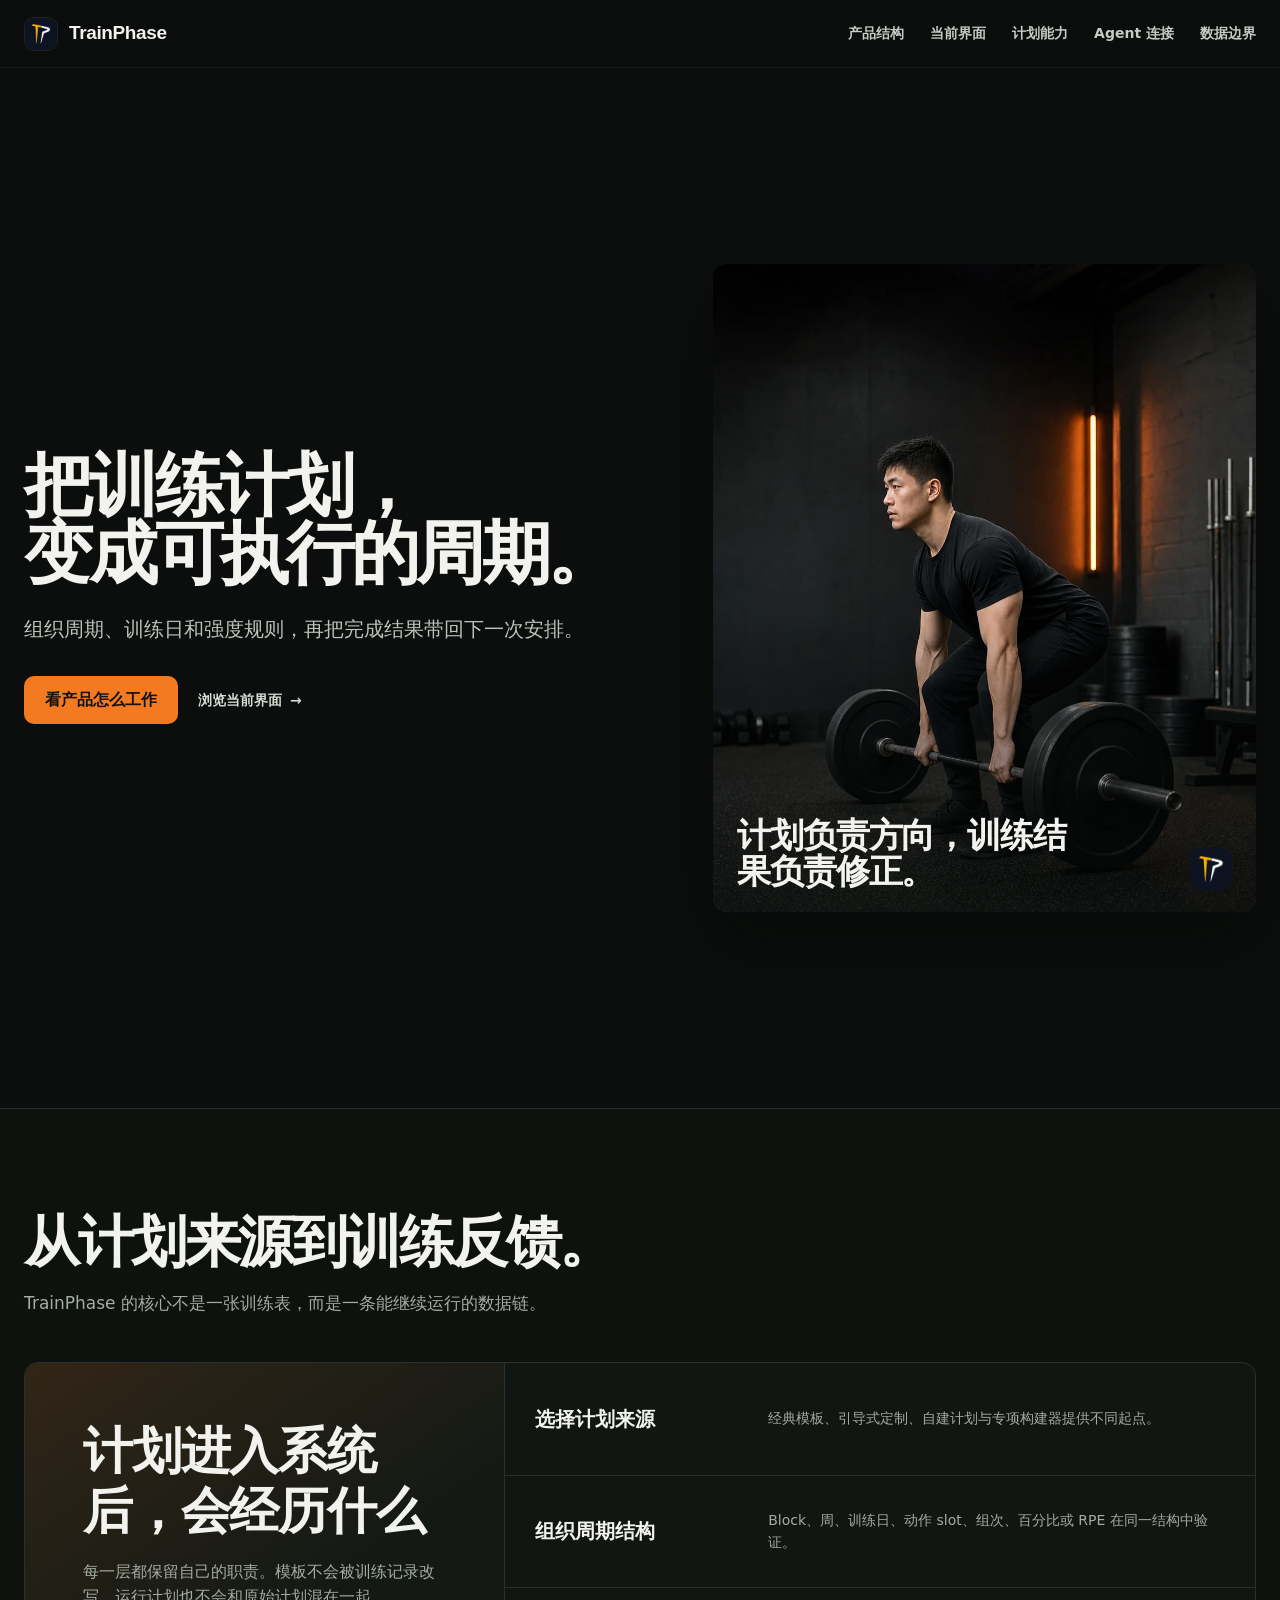
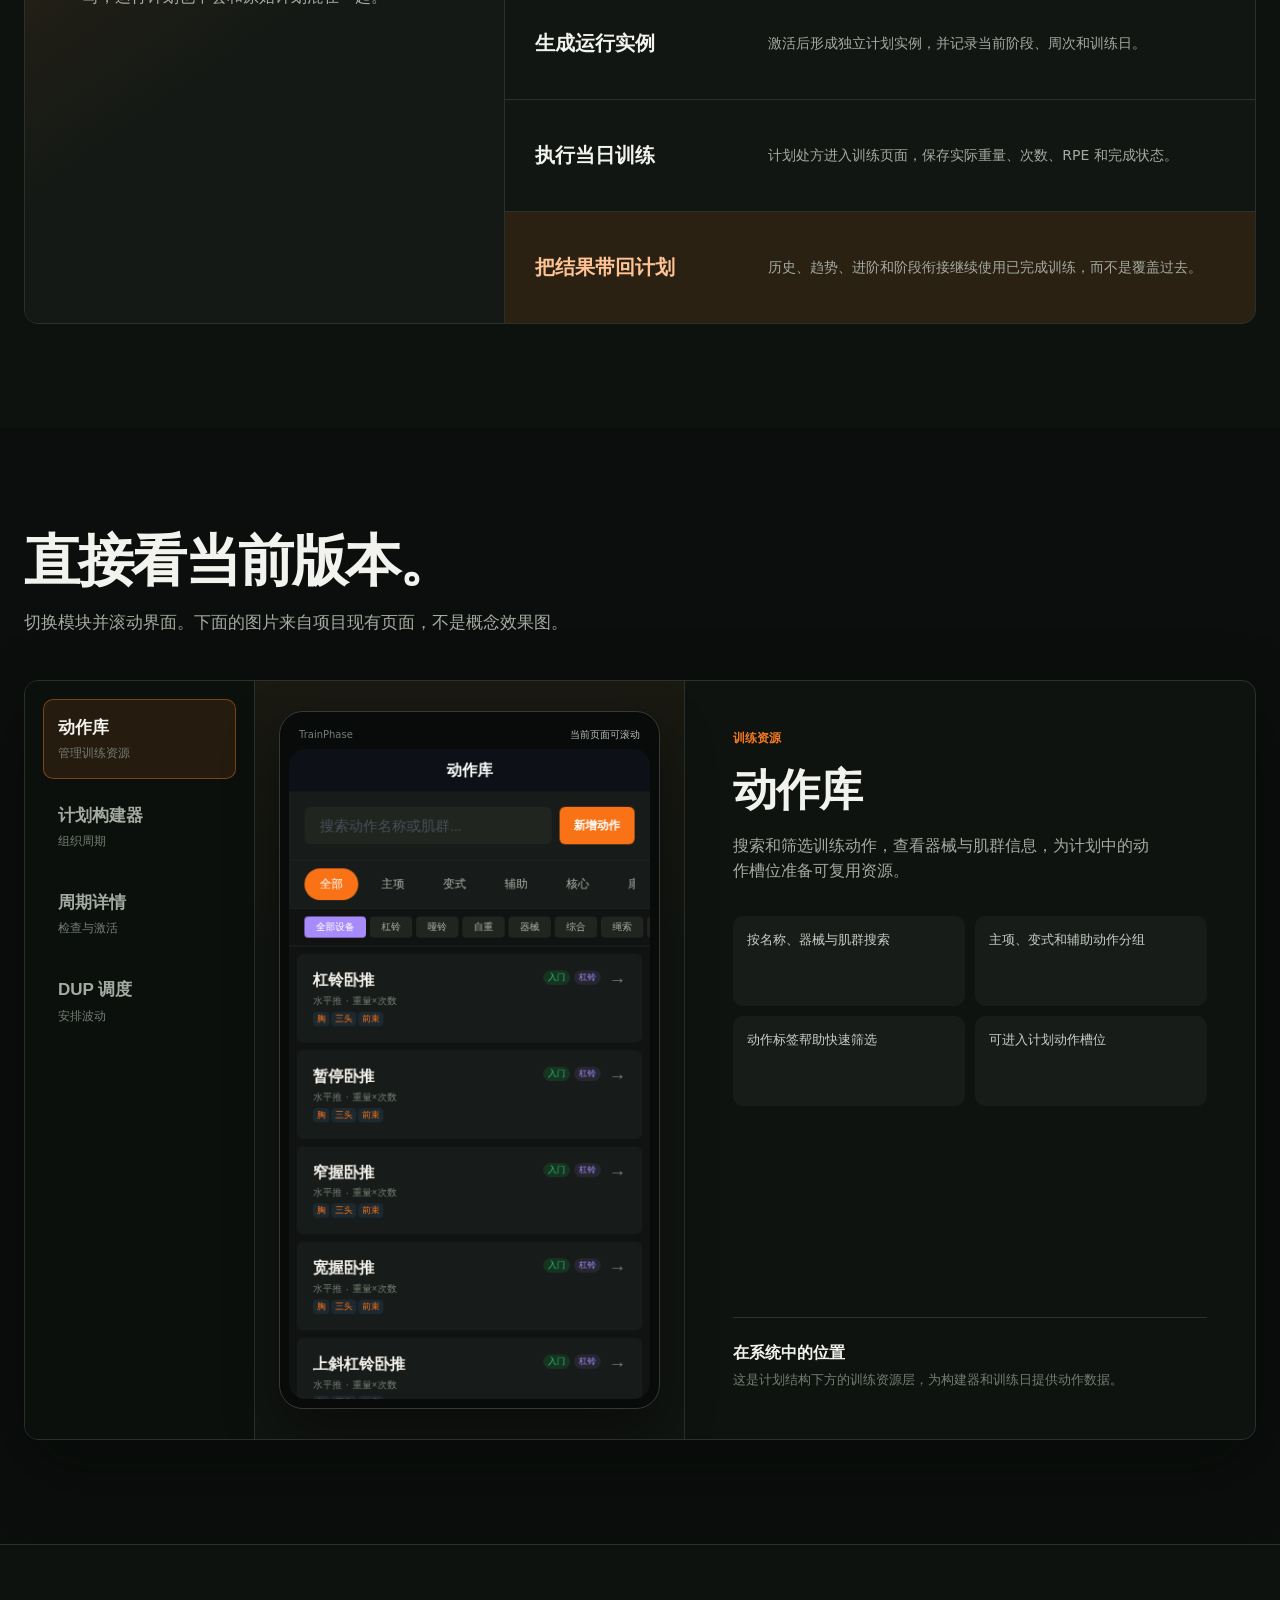
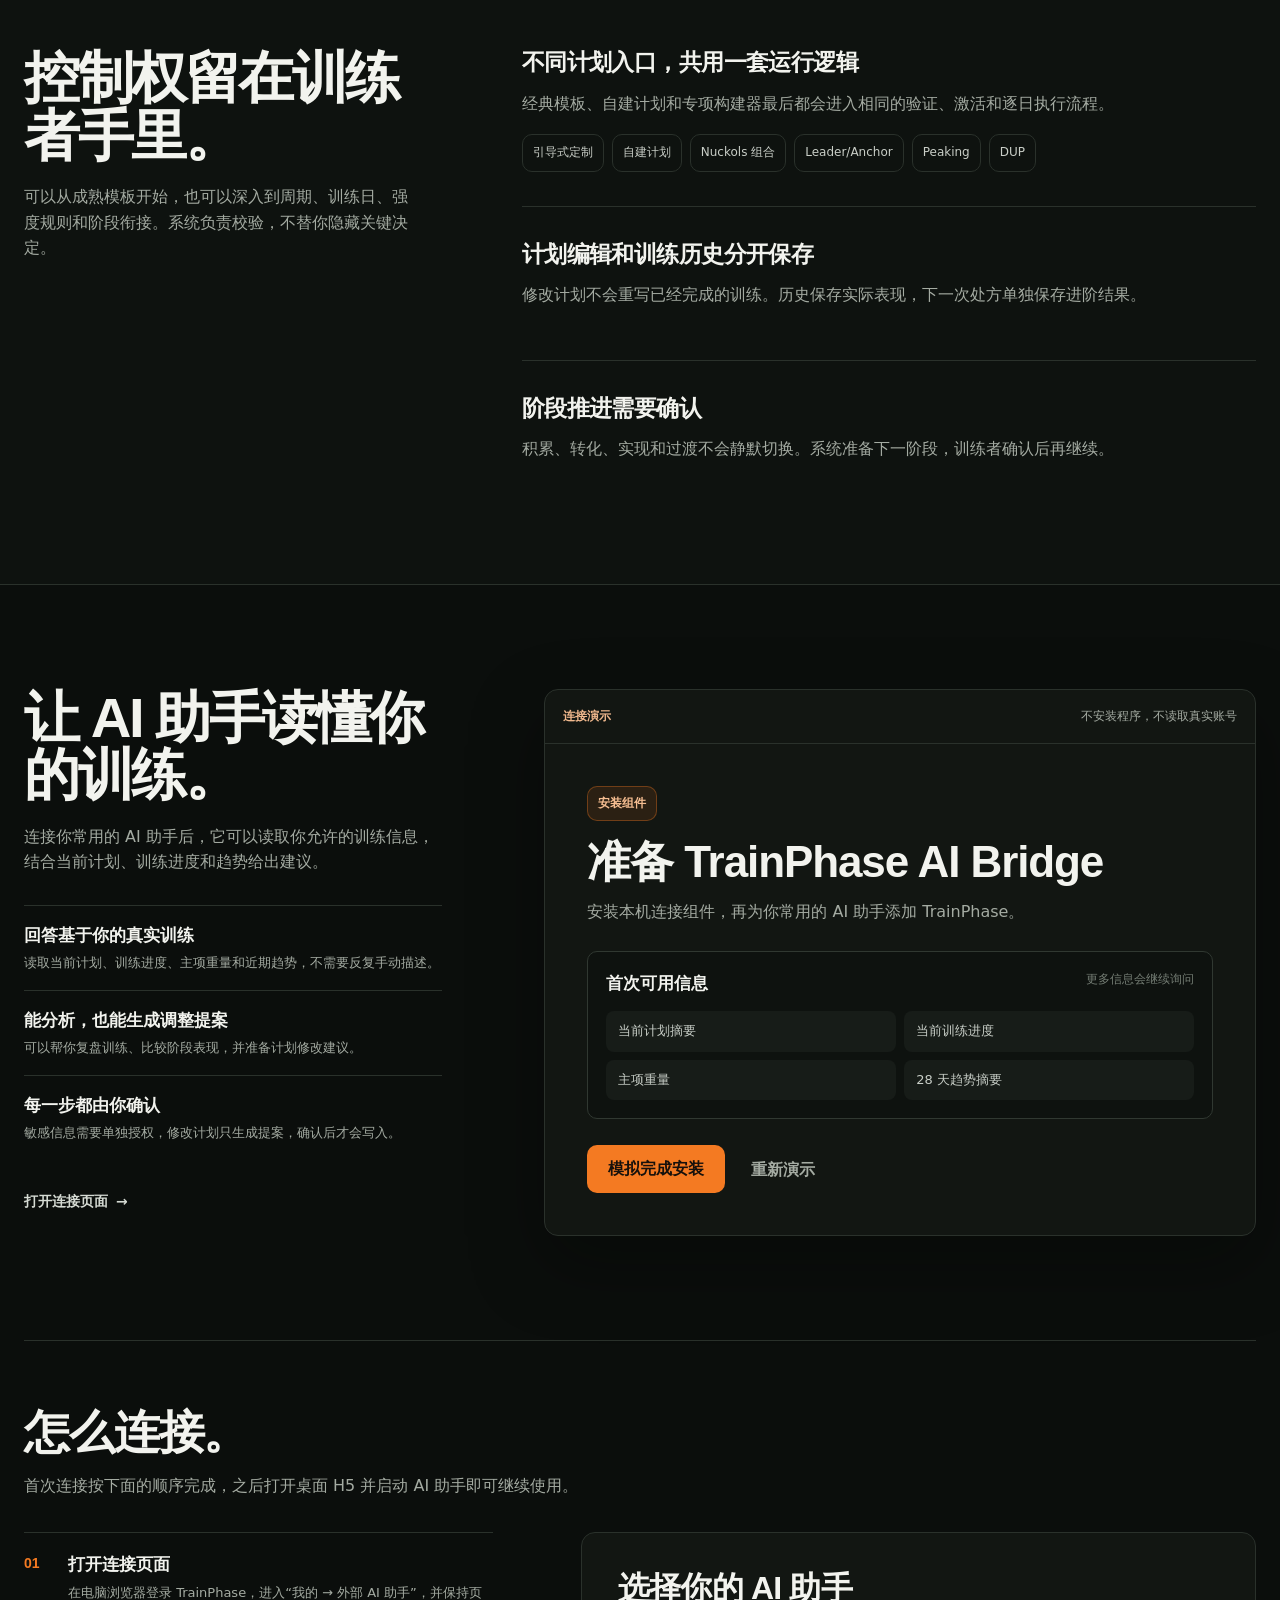
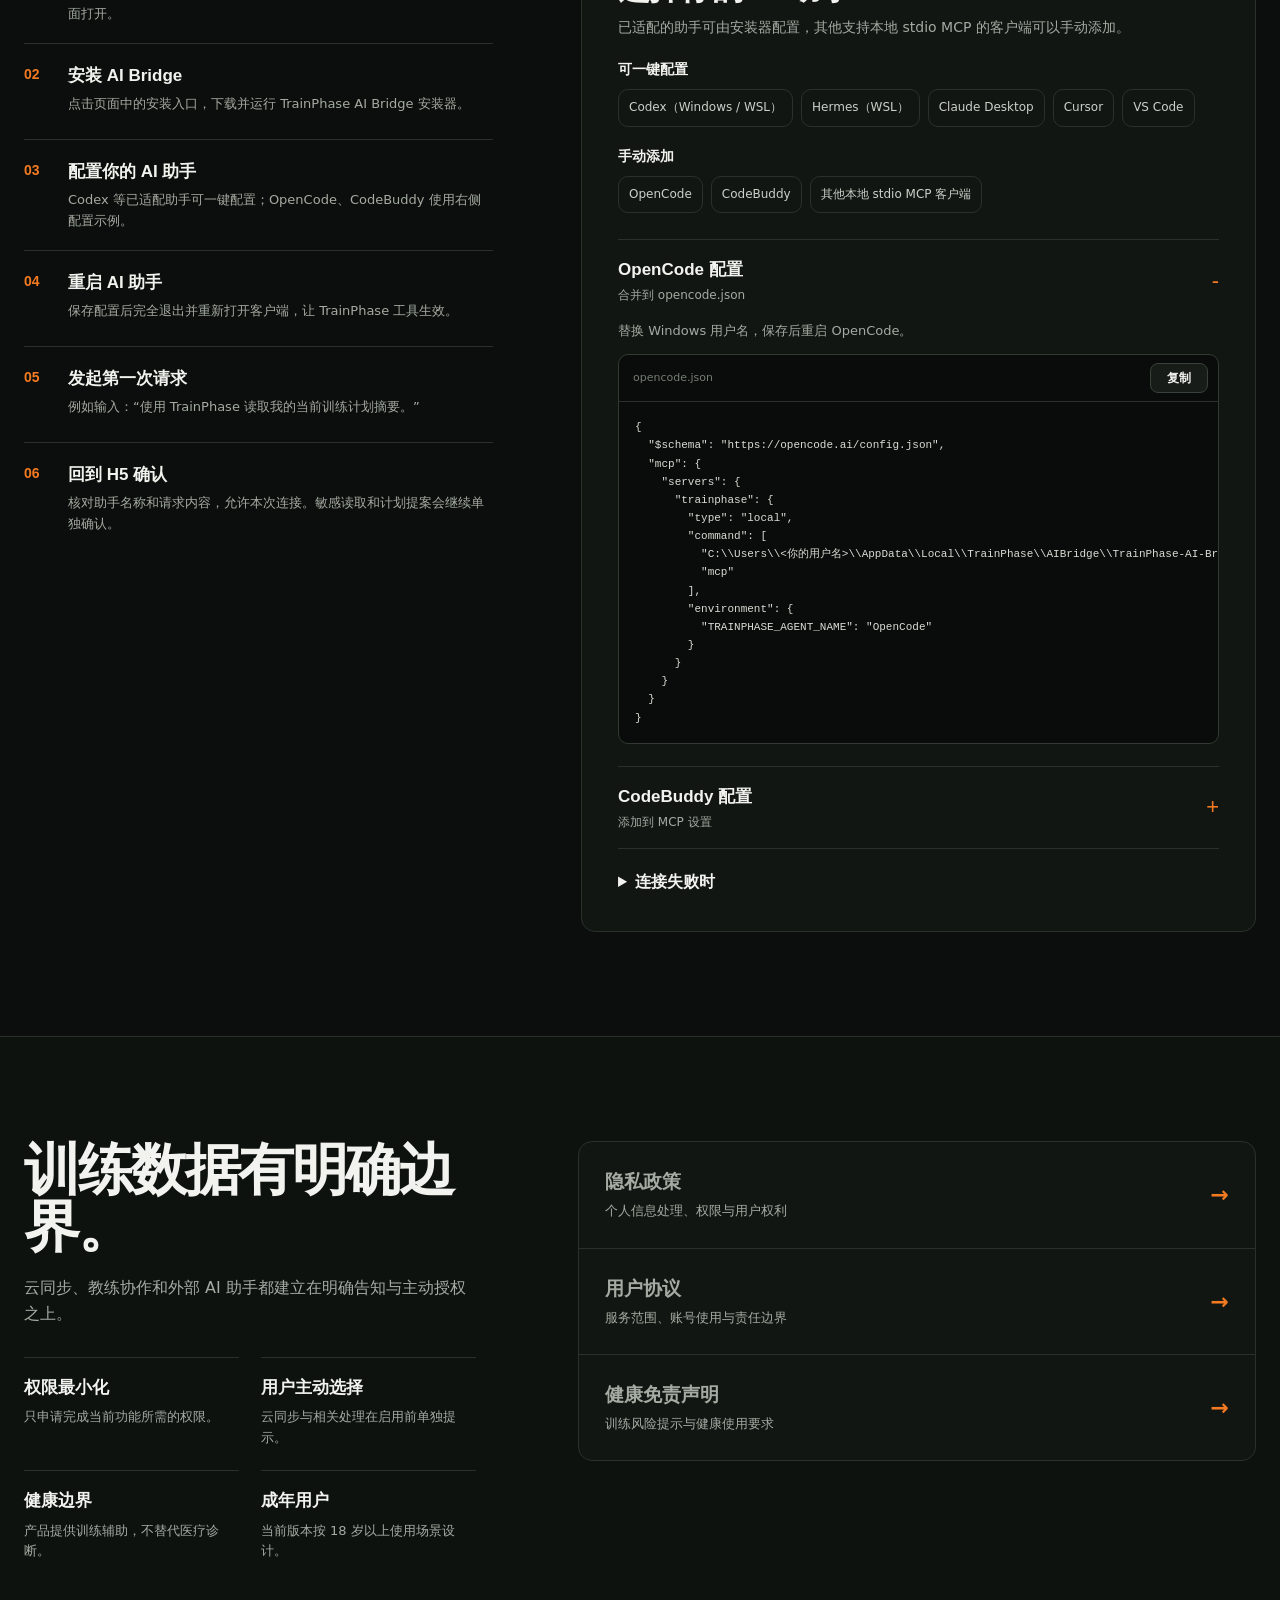
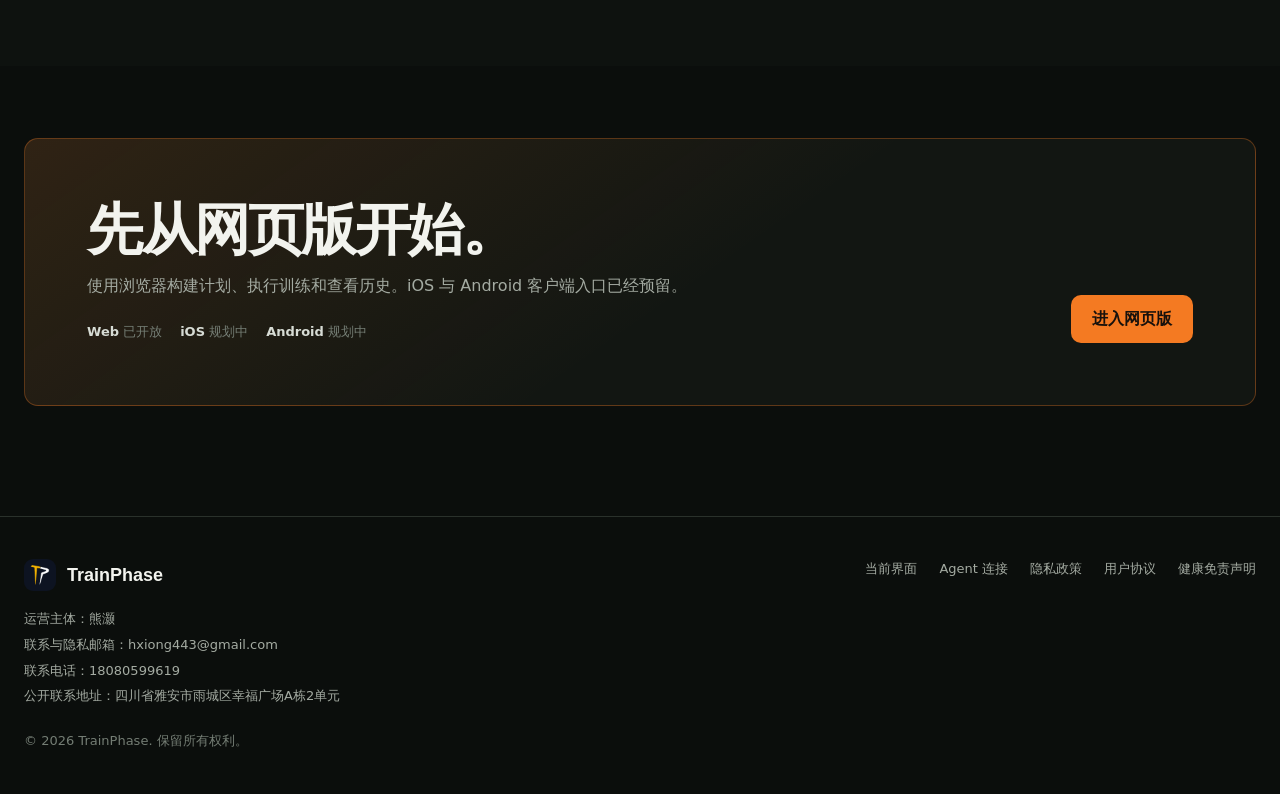
==== commit b48be72f: "Add files via upload" ====
--- a/index.html
+++ b/index.html
@@ -710,47 +710,309 @@
         gap: clamp(44px, 8vw, 110px);
       }
 
-      .agent-copy p {
-        max-width: 510px;
+      .agent-copy h2 {
+        max-width: 560px;
+      }
+
+      .agent-copy > p {
+        max-width: 520px;
         color: var(--muted);
       }
 
-      .agent-boundaries {
+      .agent-features {
         margin: 30px 0;
+      }
+
+      .agent-feature {
+        padding: 16px 0;
+        border-top: 1px solid var(--line);
+      }
+
+      .agent-feature strong,
+      .agent-feature span {
+        display: block;
+      }
+
+      .agent-feature strong {
+        margin-bottom: 4px;
+        font-family: var(--display);
+        font-size: 17px;
+      }
+
+      .agent-feature span {
+        color: var(--muted);
+        font-size: 13px;
+      }
+
+      .agent-cta-row {
+        display: flex;
+        flex-wrap: wrap;
+        align-items: center;
+        gap: 12px 20px;
+      }
+
+      .agent-setup {
+        margin-top: clamp(64px, 9vw, 104px);
+        padding-top: clamp(42px, 6vw, 64px);
+        border-top: 1px solid var(--line);
+      }
+
+      .agent-setup-heading {
+        max-width: 680px;
+      }
+
+      .agent-setup-heading h3 {
+        margin-bottom: 12px;
+        font-size: clamp(30px, 4vw, 46px);
+      }
+
+      .agent-setup-heading p {
+        margin-bottom: 0;
+        color: var(--muted);
+      }
+
+      .agent-setup-grid {
+        display: grid;
+        margin-top: 34px;
+        grid-template-columns: minmax(280px, 0.82fr) minmax(0, 1.18fr);
+        align-items: start;
+        gap: clamp(44px, 7vw, 88px);
+      }
+
+      .connection-flow {
+        margin: 0;
         padding: 0;
         list-style: none;
-      }
-
-      .agent-boundaries li {
-        padding: 12px 0;
+        counter-reset: agent-flow;
+      }
+
+      .connection-flow li {
+        position: relative;
+        min-height: 96px;
+        padding: 18px 0 18px 44px;
+        border-top: 1px solid var(--line);
+        counter-increment: agent-flow;
+      }
+
+      .connection-flow li::before {
+        position: absolute;
+        top: 19px;
+        left: 0;
+        color: var(--accent);
+        content: counter(agent-flow, decimal-leading-zero);
+        font-family: var(--display);
+        font-size: 14px;
+        font-weight: 800;
+      }
+
+      .connection-flow strong,
+      .connection-flow span {
+        display: block;
+      }
+
+      .connection-flow strong {
+        margin-bottom: 5px;
+        font-family: var(--display);
+        font-size: 17px;
+      }
+
+      .connection-flow span {
+        color: var(--muted);
+        font-size: 13px;
+      }
+
+      .agent-client-panel {
+        min-width: 0;
+        padding: clamp(24px, 4vw, 36px);
+        border: 1px solid var(--line);
+        border-radius: var(--radius);
+        background: var(--surface);
+      }
+
+      .agent-client-panel h3 {
+        margin-bottom: 8px;
+        font-size: clamp(24px, 3vw, 32px);
+      }
+
+      .agent-client-panel > p {
+        margin-bottom: 20px;
+        color: var(--muted);
+        font-size: 14px;
+      }
+
+      .client-group-label {
+        display: block;
+        margin: 18px 0 9px;
+        font-family: var(--display);
+        font-size: 14px;
+      }
+
+      .client-tags {
+        display: flex;
+        flex-wrap: wrap;
+        gap: 8px;
+      }
+
+      .client-tags span {
+        padding: 8px 10px;
+        border: 1px solid var(--line);
+        border-radius: var(--radius-small);
+        color: #cbd0c8;
+        font-size: 12px;
+      }
+
+      .client-note {
+        margin: 16px 0 0;
+        color: var(--faint);
+        font-size: 12px;
+      }
+
+      .agent-configs {
+        min-width: 0;
+        margin-top: 26px;
+        border-top: 1px solid var(--line);
+      }
+
+      .client-config {
+        min-width: 0;
         border-bottom: 1px solid var(--line);
-        color: #c8cec7;
-        font-size: 14px;
-      }
-
-      .agent-details {
-        margin-top: 22px;
-        border-top: 1px solid var(--line);
-      }
-
-      .agent-details summary {
-        padding: 18px 0;
+      }
+
+      .client-config summary {
+        display: flex;
+        min-height: 70px;
+        padding: 16px 0;
+        align-items: center;
+        justify-content: space-between;
+        gap: 20px;
+        color: var(--text);
+        cursor: pointer;
+        list-style: none;
+      }
+
+      .client-config summary::-webkit-details-marker {
+        display: none;
+      }
+
+      .client-config summary::after {
+        flex: 0 0 auto;
+        color: var(--accent);
+        content: "+";
+        font-family: var(--display);
+        font-size: 22px;
+        line-height: 1;
+      }
+
+      .client-config[open] summary::after {
+        content: "-";
+      }
+
+      .config-summary-copy strong,
+      .config-summary-copy span {
+        display: block;
+      }
+
+      .config-summary-copy strong {
+        font-family: var(--display);
+        font-size: 17px;
+      }
+
+      .config-summary-copy span {
+        margin-top: 3px;
+        color: var(--muted);
+        font-size: 12px;
+      }
+
+      .config-content {
+        min-width: 0;
+        padding: 0 0 22px;
+      }
+
+      .config-content > p {
+        margin-bottom: 12px;
+        color: var(--muted);
+        font-size: 13px;
+      }
+
+      .code-shell {
+        min-width: 0;
+        overflow: hidden;
+        border: 1px solid #323a33;
+        border-radius: var(--radius-small);
+        background: #090c0a;
+      }
+
+      .code-toolbar {
+        display: flex;
+        min-height: 42px;
+        padding: 8px 10px 8px 14px;
+        border-bottom: 1px solid #2a312b;
+        align-items: center;
+        justify-content: space-between;
+        gap: 20px;
+        color: var(--faint);
+        font-size: 11px;
+      }
+
+      .copy-config {
+        min-width: 58px;
+        min-height: 30px;
+        padding: 0 10px;
+        border: 1px solid var(--line-strong);
+        border-radius: 8px;
+        background: var(--surface-2);
+        color: var(--text);
+        cursor: pointer;
+        font-size: 12px;
+        font-weight: 750;
+      }
+
+      .copy-config:hover {
+        border-color: rgba(244, 122, 34, 0.58);
+        background: var(--accent-soft);
+      }
+
+      .copy-config:active {
+        transform: translateY(1px);
+      }
+
+      .code-shell pre {
+        margin: 0;
+        padding: 16px;
+        overflow-x: auto;
+        color: #d9ddd6;
+        font-family: Consolas, "SFMono-Regular", monospace;
+        font-size: 11px;
+        line-height: 1.65;
+        tab-size: 2;
+      }
+
+      .config-footnote {
+        margin: 10px 0 0;
+        color: var(--faint);
+        font-size: 12px;
+      }
+
+      .agent-help {
+        margin-top: 20px;
+      }
+
+      .agent-help summary {
         color: var(--text);
         cursor: pointer;
         font-weight: 750;
       }
 
-      .agent-details ol {
-        margin: 0 0 22px;
-        padding-left: 22px;
+      .agent-help ul {
+        margin: 12px 0 0;
+        padding-left: 20px;
         color: var(--muted);
-        font-size: 14px;
-      }
-
-      .agent-details li + li {
-        margin-top: 8px;
-      }
-
+        font-size: 13px;
+      }
+
+      .agent-help li + li {
+        margin-top: 7px;
+      }
       .connection-lab {
         overflow: hidden;
         border: 1px solid var(--line);
@@ -1109,6 +1371,7 @@
         .architecture,
         .capability-layout,
         .agent-layout,
+        .agent-setup-grid,
         .trust-layout {
           grid-template-columns: 1fr;
         }
@@ -1258,6 +1521,14 @@
           grid-template-columns: 1fr;
         }
 
+        .connection-flow li {
+          min-height: 0;
+        }
+
+        .agent-client-panel {
+          padding: 22px;
+        }
+
         .lab-header,
         .lab-panel-head {
           align-items: flex-start;
@@ -1288,6 +1559,7 @@
 
       @media (max-width: 430px) {
         .hero-actions,
+        .agent-cta-row,
         .lab-actions {
           flex-direction: column;
           align-items: stretch;
@@ -1295,10 +1567,24 @@
 
         .hero-actions .button,
         .hero-actions .text-link,
+        .agent-cta-row .text-link,
         .lab-actions .button,
         .lab-reset {
           width: 100%;
           justify-content: center;
+        }
+
+        .client-config summary {
+          align-items: flex-start;
+        }
+
+        .code-toolbar {
+          align-items: flex-start;
+        }
+
+        .code-shell pre {
+          padding: 15px;
+          font-size: 11px;
         }
 
         .hero-visual {
@@ -1595,89 +1881,226 @@
       </section>
 
       <section class="agent-section" id="agent">
-        <div class="shell agent-layout">
-          <div class="agent-copy reveal">
-            <h2>Agent 可以建议，不能替你提交。</h2>
-            <p>
-              桌面 H5 可以连接兼容的外部 AI 助手。基础训练摘要按会话授权，敏感读取和计划写入会再次询问。
-            </p>
-            <ul class="agent-boundaries">
-              <li>聊天、模型和 API Key 留在外部 AI 助手中</li>
-              <li>关闭或刷新 H5 后，本次连接自动失效</li>
-              <li>计划写入只生成提案，确认后才同步</li>
-            </ul>
-            <details class="agent-details">
-              <summary>查看实际连接步骤</summary>
-              <ol>
-                <li>在桌面 H5 登录，进入“我的 → 外部 AI 助手”。</li>
-                <li>首次使用时安装 TrainPhase AI Bridge，并重启兼容助手。</li>
-                <li>在 Codex 或 Hermes 中发起 TrainPhase 相关请求。</li>
-                <li>回到 H5 核对助手、设备、环境和权限。</li>
-                <li>点击“允许本次连接”，敏感操作继续逐项确认。</li>
-              </ol>
-            </details>
-            <a
-              class="text-link"
-              href="https://app.trainphase.space/#/subpackages/secondary/agent-bridge/agent-bridge"
-              target="_blank"
-              rel="noopener noreferrer"
-            >进入连接设置 <span aria-hidden="true">→</span></a>
-          </div>
-
-          <div class="connection-lab reveal" id="agent-demo" data-demo-state="setup">
-            <div class="lab-header">
-              <strong>连接演示</strong>
-              <span>不安装程序，不读取真实账号</span>
+        <div class="shell">
+          <div class="agent-layout">
+            <div class="agent-copy reveal">
+              <h2>让 AI 助手读懂你的训练。</h2>
+              <p>
+                连接你常用的 AI 助手后，它可以读取你允许的训练信息，结合当前计划、训练进度和趋势给出建议。
+              </p>
+
+              <div class="agent-features">
+                <article class="agent-feature">
+                  <strong>回答基于你的真实训练</strong>
+                  <span>读取当前计划、训练进度、主项重量和近期趋势，不需要反复手动描述。</span>
+                </article>
+                <article class="agent-feature">
+                  <strong>能分析，也能生成调整提案</strong>
+                  <span>可以帮你复盘训练、比较阶段表现，并准备计划修改建议。</span>
+                </article>
+                <article class="agent-feature">
+                  <strong>每一步都由你确认</strong>
+                  <span>敏感信息需要单独授权，修改计划只生成提案，确认后才会写入。</span>
+                </article>
+              </div>
+
+              <div class="agent-cta-row">
+                <a
+                  class="text-link"
+                  href="https://app.trainphase.space/#/subpackages/secondary/agent-bridge/agent-bridge"
+                  target="_blank"
+                  rel="noopener noreferrer"
+                >打开连接页面 <span aria-hidden="true">→</span></a>
+              </div>
             </div>
-            <div class="lab-body" aria-live="polite">
-              <span class="lab-state" id="lab-state">本机组件</span>
-              <h3 id="lab-title">准备 TrainPhase AI Bridge</h3>
-              <p id="lab-description">
-                首次安装会检测 Windows 或 WSL 中的兼容助手，并添加 TrainPhase 连接项。
-              </p>
-
-              <div class="lab-permissions">
-                <div class="lab-panel-head">
-                  <strong>基础训练信息</strong>
-                  <span>完整档案和写入会再次询问</span>
+
+            <div class="connection-lab reveal" id="agent-demo" data-demo-state="setup">
+              <div class="lab-header">
+                <strong>连接演示</strong>
+                <span>不安装程序，不读取真实账号</span>
+              </div>
+              <div class="lab-body" aria-live="polite">
+                <span class="lab-state" id="lab-state">安装组件</span>
+                <h3 id="lab-title">准备 TrainPhase AI Bridge</h3>
+                <p id="lab-description">
+                  安装本机连接组件，再让 AI 助手发起第一次 TrainPhase 请求。
+                </p>
+
+                <div class="lab-permissions">
+                  <div class="lab-panel-head">
+                    <strong>首次可用信息</strong>
+                    <span>更多信息会继续询问</span>
+                  </div>
+                  <div class="lab-permission-grid">
+                    <span>当前计划摘要</span>
+                    <span>当前训练进度</span>
+                    <span>主项重量</span>
+                    <span>28 天趋势摘要</span>
+                  </div>
                 </div>
-                <div class="lab-permission-grid">
-                  <span>当前计划摘要</span>
-                  <span>当前训练进度</span>
-                  <span>主项重量</span>
-                  <span>28 天趋势摘要</span>
+
+                <div class="lab-request" id="lab-request" hidden>
+                  <div class="lab-panel-head">
+                    <strong>AI 助手请求连接</strong>
+                    <span>等待确认</span>
+                  </div>
+                  <strong>OpenCode（示例）</strong>
+                  <p>这台电脑 / Windows / 请求基础训练信息</p>
+                </div>
+
+                <div class="lab-activity" id="lab-activity" hidden>
+                  <div class="lab-panel-head">
+                    <strong>最近活动</strong>
+                    <span>刚刚</span>
+                  </div>
+                  <strong id="lab-activity-title">连接已建立</strong>
+                  <p id="lab-activity-copy">现在可以在 AI 助手中询问你的训练情况。</p>
+                </div>
+
+                <div class="lab-actions">
+                  <button class="button button-primary" id="lab-primary" type="button">
+                    模拟完成安装
+                  </button>
+                  <button class="lab-reset" id="lab-reset" type="button">重新演示</button>
                 </div>
               </div>
-
-              <div class="lab-request" id="lab-request" hidden>
-                <div class="lab-panel-head">
-                  <strong>AI 助手请求连接</strong>
-                  <span>等待确认</span>
+            </div>
+          </div>
+
+          <div class="agent-setup" id="agent-setup">
+            <div class="agent-setup-heading reveal">
+              <h3>怎么连接。</h3>
+              <p>首次连接按下面的顺序完成，之后打开桌面 H5 并启动 AI 助手即可继续使用。</p>
+            </div>
+
+            <div class="agent-setup-grid">
+              <ol class="connection-flow reveal">
+                <li>
+                  <strong>打开连接页面</strong>
+                  <span>在电脑浏览器登录 TrainPhase，进入“我的 → 外部 AI 助手”，并保持页面打开。</span>
+                </li>
+                <li>
+                  <strong>安装 AI Bridge</strong>
+                  <span>点击页面中的安装入口，下载并运行 TrainPhase AI Bridge 安装器。</span>
+                </li>
+                <li>
+                  <strong>配置你的 AI 助手</strong>
+                  <span>Codex 等已适配助手可一键配置；OpenCode、CodeBuddy 使用右侧配置示例。</span>
+                </li>
+                <li>
+                  <strong>重启 AI 助手</strong>
+                  <span>保存配置后完全退出并重新打开客户端，让 TrainPhase 工具生效。</span>
+                </li>
+                <li>
+                  <strong>发起第一次请求</strong>
+                  <span>例如输入：“使用 TrainPhase 读取我的当前训练计划摘要。”</span>
+                </li>
+                <li>
+                  <strong>回到 H5 确认</strong>
+                  <span>核对助手名称和请求内容，允许本次连接。敏感读取和计划提案会继续单独确认。</span>
+                </li>
+              </ol>
+
+              <div class="agent-client-panel reveal">
+                <h3>选择你的 AI 助手</h3>
+                <p>已适配的助手可由安装器配置，其他支持本地 stdio MCP 的客户端可以手动添加。</p>
+
+                <strong class="client-group-label">可一键配置</strong>
+                <div class="client-tags" aria-label="可一键配置的客户端">
+                  <span>Codex（Windows / WSL）</span>
+                  <span>Hermes（WSL）</span>
+                  <span>Claude Desktop</span>
+                  <span>Cursor</span>
+                  <span>VS Code</span>
                 </div>
-                <strong>Codex</strong>
-                <p>这台电脑 / Windows / 请求基础训练信息</p>
-              </div>
-
-              <div class="lab-activity" id="lab-activity" hidden>
-                <div class="lab-panel-head">
-                  <strong>最近活动</strong>
-                  <span>刚刚</span>
+
+                <strong class="client-group-label">手动添加</strong>
+                <div class="client-tags" aria-label="可手动添加的客户端">
+                  <span>OpenCode</span>
+                  <span>CodeBuddy</span>
+                  <span>其他本地 stdio MCP 客户端</span>
                 </div>
-                <strong id="lab-activity-title">连接已建立</strong>
-                <p id="lab-activity-copy">本次连接有效，关闭或刷新 H5 后自动失效。</p>
-              </div>
-
-              <div class="lab-actions">
-                <button class="button button-primary" id="lab-primary" type="button">
-                  模拟完成安装
-                </button>
-                <button class="lab-reset" id="lab-reset" type="button">重新演示</button>
+
+                <div class="agent-configs">
+                  <details class="client-config" open>
+                    <summary>
+                      <span class="config-summary-copy">
+                        <strong>OpenCode 配置</strong>
+                        <span>合并到 opencode.json</span>
+                      </span>
+                    </summary>
+                    <div class="config-content">
+                      <p>替换 Windows 用户名，保存后重启 OpenCode。</p>
+                      <div class="code-shell">
+                        <div class="code-toolbar">
+                          <span>opencode.json</span>
+                          <button class="copy-config" type="button" data-copy-target="opencode-config">复制</button>
+                        </div>
+                        <pre id="opencode-config"><code>{
+  "$schema": "https://opencode.ai/config.json",
+  "mcp": {
+    "servers": {
+      "trainphase": {
+        "type": "local",
+        "command": [
+          "C:\\Users\\&lt;你的用户名&gt;\\AppData\\Local\\TrainPhase\\AIBridge\\TrainPhase-AI-Bridge.exe",
+          "mcp"
+        ],
+        "environment": {
+          "TRAINPHASE_AGENT_NAME": "OpenCode"
+        }
+      }
+    }
+  }
+}</code></pre>
+                      </div>
+                    </div>
+                  </details>
+
+                  <details class="client-config">
+                    <summary>
+                      <span class="config-summary-copy">
+                        <strong>CodeBuddy 配置</strong>
+                        <span>添加到 MCP 设置</span>
+                      </span>
+                    </summary>
+                    <div class="config-content">
+                      <p>替换 Windows 用户名，保存后重启 CodeBuddy。</p>
+                      <div class="code-shell">
+                        <div class="code-toolbar">
+                          <span>MCP JSON</span>
+                          <button class="copy-config" type="button" data-copy-target="codebuddy-config">复制</button>
+                        </div>
+                        <pre id="codebuddy-config"><code>{
+  "mcpServers": {
+    "trainphase": {
+      "type": "stdio",
+      "command": "C:\\Users\\&lt;你的用户名&gt;\\AppData\\Local\\TrainPhase\\AIBridge\\TrainPhase-AI-Bridge.exe",
+      "args": ["mcp"],
+      "env": {
+        "TRAINPHASE_AGENT_NAME": "CodeBuddy"
+      }
+    }
+  }
+}</code></pre>
+                      </div>
+                    </div>
+                  </details>
+                </div>
+
+                <details class="agent-help">
+                  <summary>连接失败时</summary>
+                  <ul>
+                    <li>看不到 TrainPhase 工具：重新修复配置，并完全重启 AI 助手。</li>
+                    <li>H5 没有连接请求：保持连接页面打开，再让助手调用一次 TrainPhase。</li>
+                    <li>刷新 H5、退出账号或断开连接后，需要重新确认会话。</li>
+                  </ul>
+                </details>
               </div>
             </div>
           </div>
         </div>
       </section>
-
       <section class="trust-section" id="privacy">
         <div class="shell trust-layout">
           <div class="trust-copy reveal">
@@ -1910,31 +2333,31 @@
         const labStates = [
           {
             id: "setup",
-            state: "本机组件",
+            state: "安装组件",
             title: "准备 TrainPhase AI Bridge",
-            description: "首次安装会检测 Windows 或 WSL 中的兼容助手，并添加 TrainPhase 连接项。",
+            description: "安装本机连接组件，再为你常用的 AI 助手添加 TrainPhase。",
             button: "模拟完成安装"
           },
           {
             id: "waiting",
             state: "等待助手",
             title: "在外部 AI 助手中发起请求",
-            description: "告诉 Codex 或 Hermes 使用 TrainPhase。请求会回到桌面 H5 等待确认。",
+            description: "例如输入：使用 TrainPhase 读取我的当前训练计划摘要。",
             button: "模拟 Agent 请求"
           },
           {
             id: "request",
             state: "等待确认",
-            title: "核对助手和权限",
-            description: "名称、设备、环境和基础权限都需要在本次连接前确认。",
+            title: "回到 H5 确认连接",
+            description: "核对助手名称、设备和请求内容，然后允许本次连接。",
             button: "允许本次连接",
             request: true
           },
           {
             id: "connected",
-            state: "本次连接有效",
-            title: "基础训练信息已提供",
-            description: "完整历史、敏感档案和计划写入仍需新的明确授权。",
+            state: "连接完成",
+            title: "可以开始询问训练",
+            description: "AI 助手现在可以读取已允许的信息，并基于你的训练给出建议。",
             button: "结束演示",
             activity: true
           }
@@ -1973,6 +2396,52 @@
         });
 
         renderLab();
+
+        const copyButtons = Array.from(document.querySelectorAll("[data-copy-target]"));
+
+        const copyWithFallback = (value) => {
+          const field = document.createElement("textarea");
+          field.value = value;
+          field.setAttribute("readonly", "");
+          field.style.position = "fixed";
+          field.style.opacity = "0";
+          document.body.appendChild(field);
+          field.select();
+          const copied = document.execCommand("copy");
+          field.remove();
+          return copied;
+        };
+
+        copyButtons.forEach((button) => {
+          const defaultLabel = button.textContent;
+          let resetTimer;
+          button.setAttribute("aria-live", "polite");
+
+          button.addEventListener("click", async () => {
+            const target = document.getElementById(button.dataset.copyTarget);
+            if (!target) return;
+
+            const value = target.textContent.trim();
+            let copied = false;
+
+            try {
+              if (navigator.clipboard && window.isSecureContext) {
+                await navigator.clipboard.writeText(value);
+                copied = true;
+              } else {
+                copied = copyWithFallback(value);
+              }
+            } catch (error) {
+              copied = copyWithFallback(value);
+            }
+
+            window.clearTimeout(resetTimer);
+            button.textContent = copied ? "已复制" : "请手动复制";
+            resetTimer = window.setTimeout(() => {
+              button.textContent = defaultLabel;
+            }, 2200);
+          });
+        });
 
         const revealItems = document.querySelectorAll(".reveal");
         if ("IntersectionObserver" in window) {
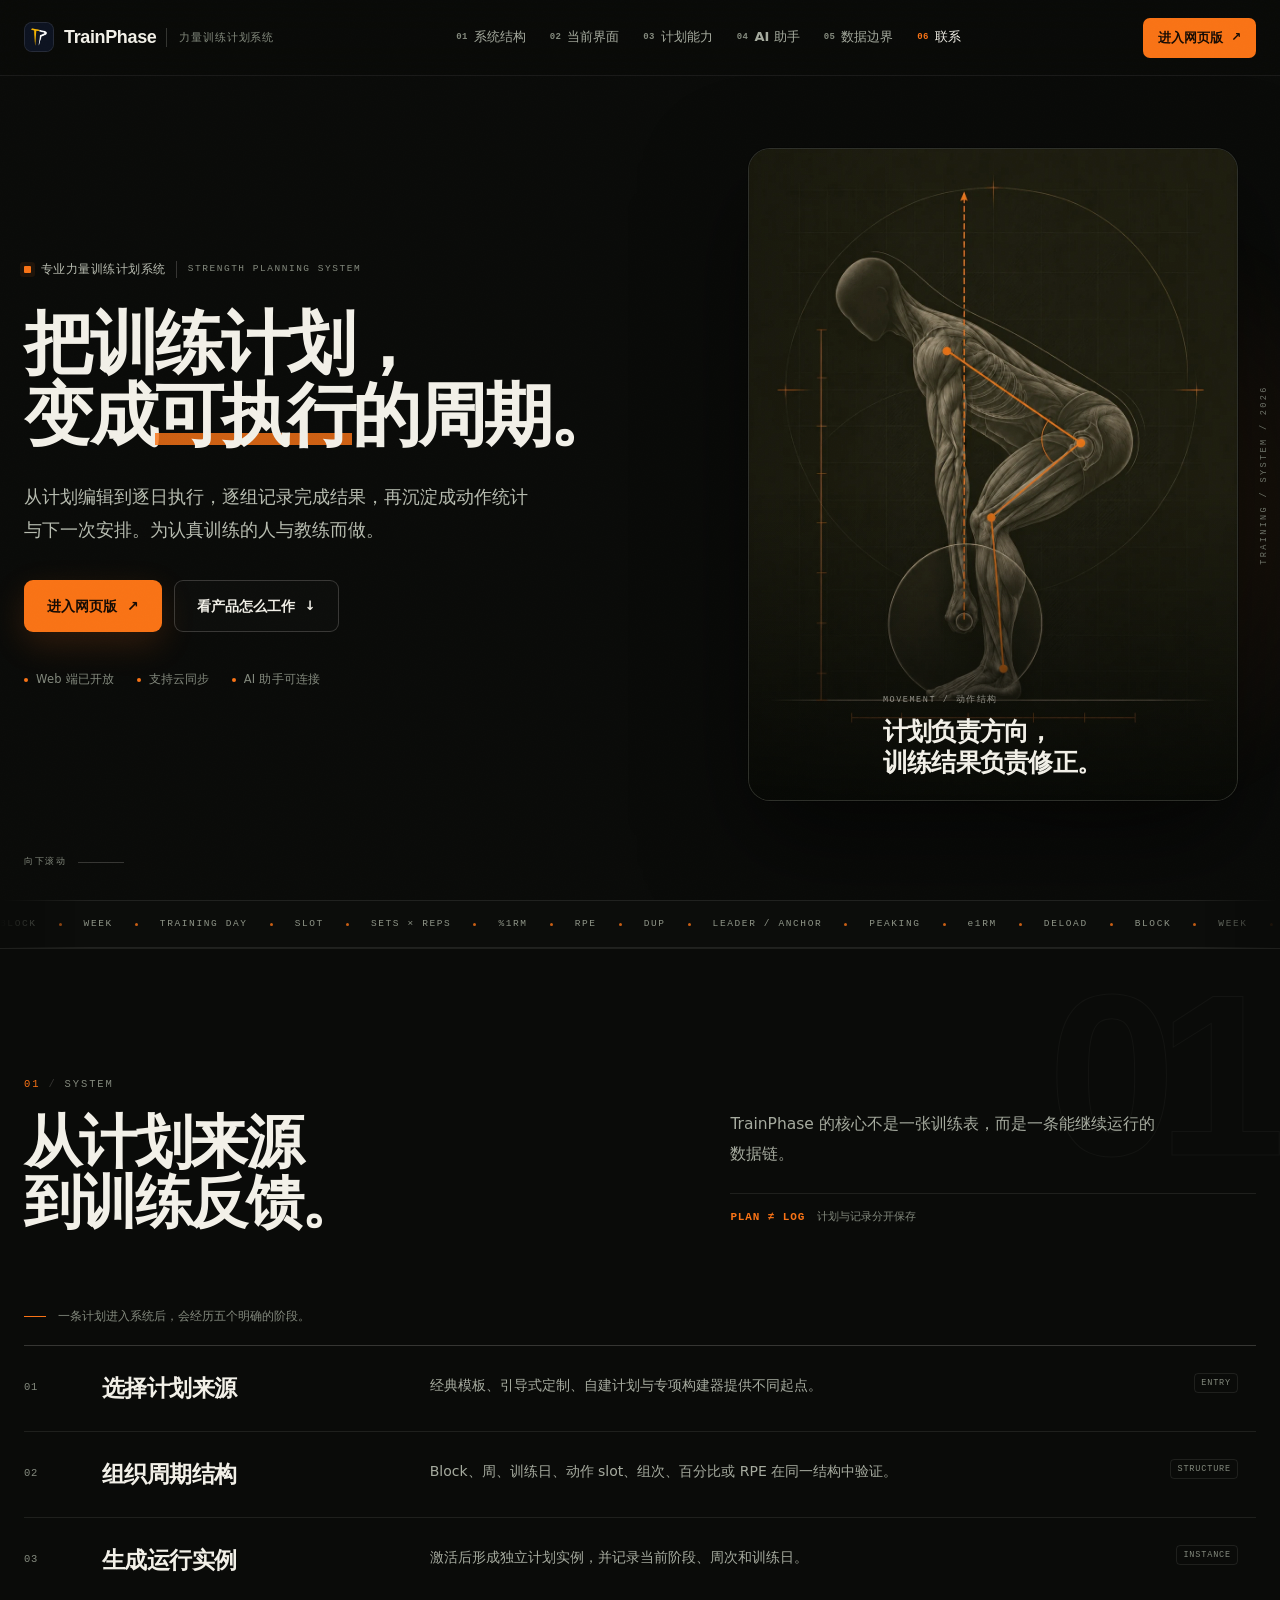
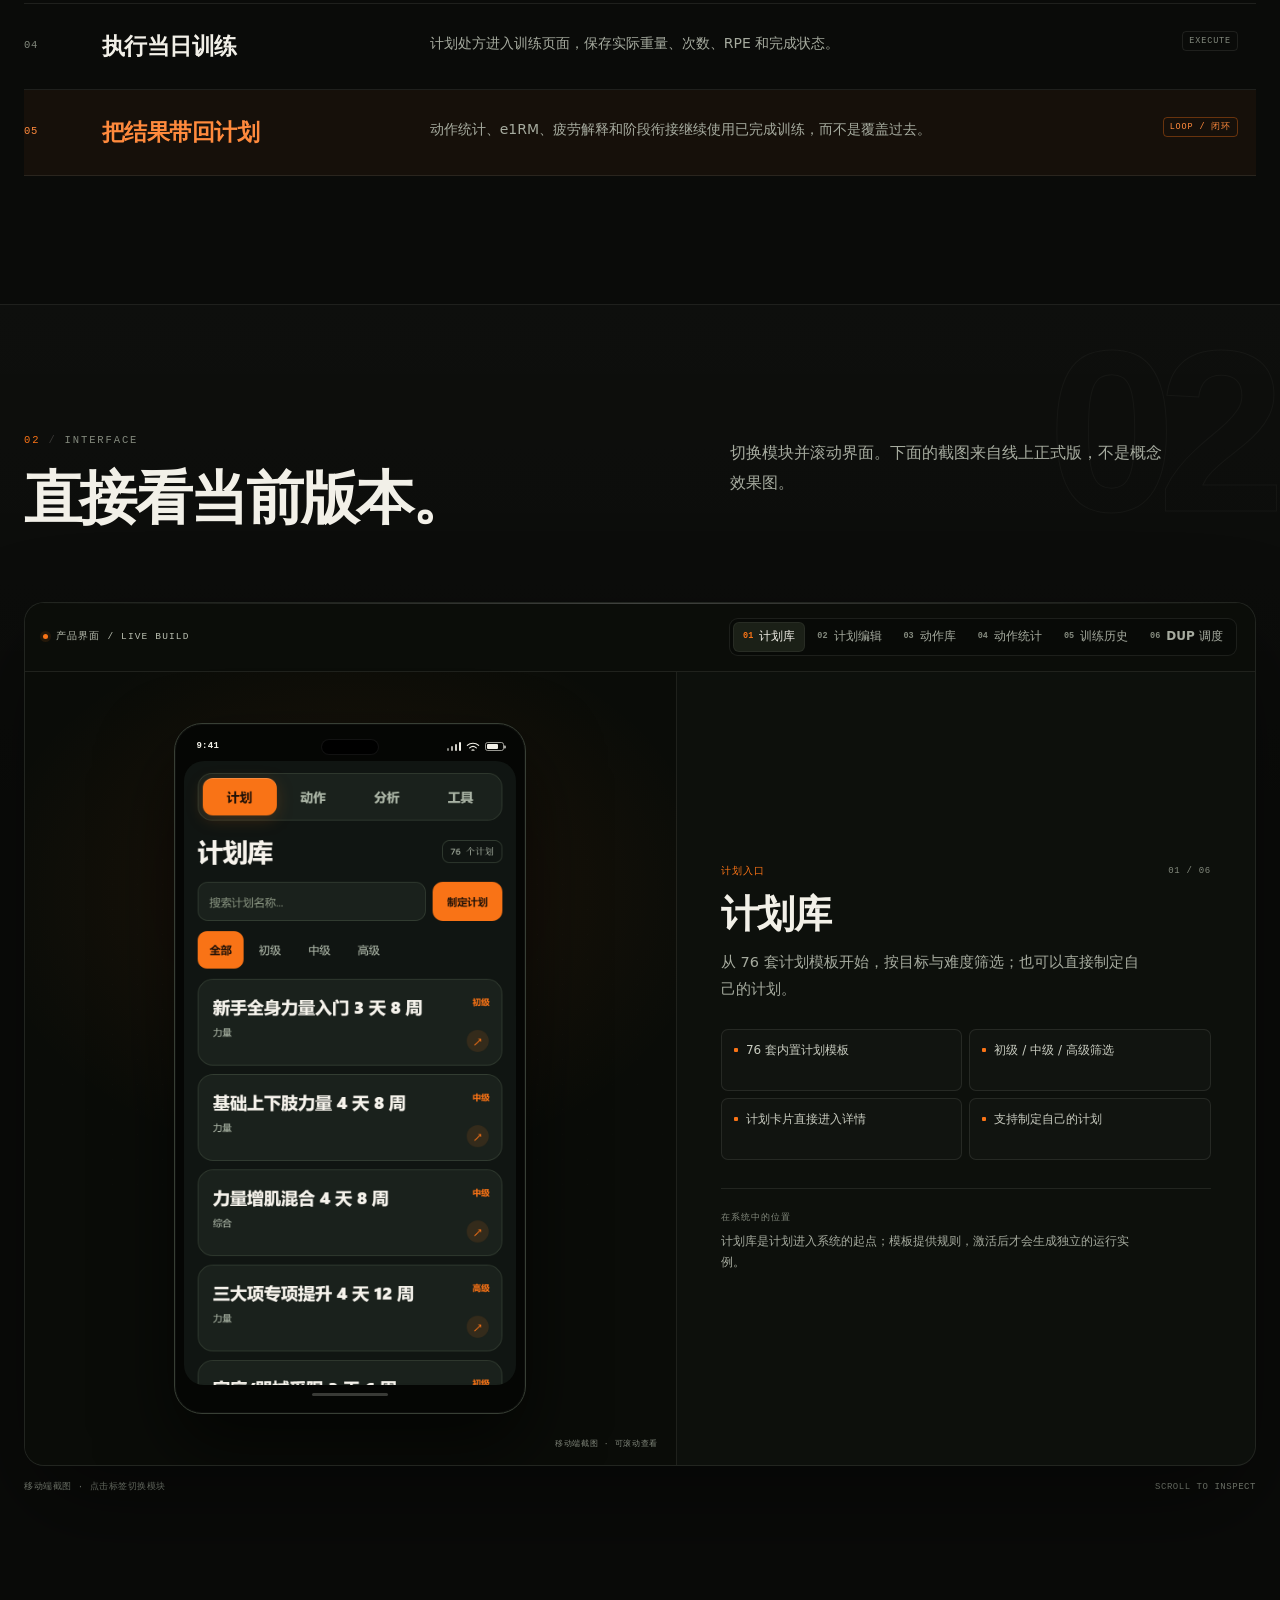
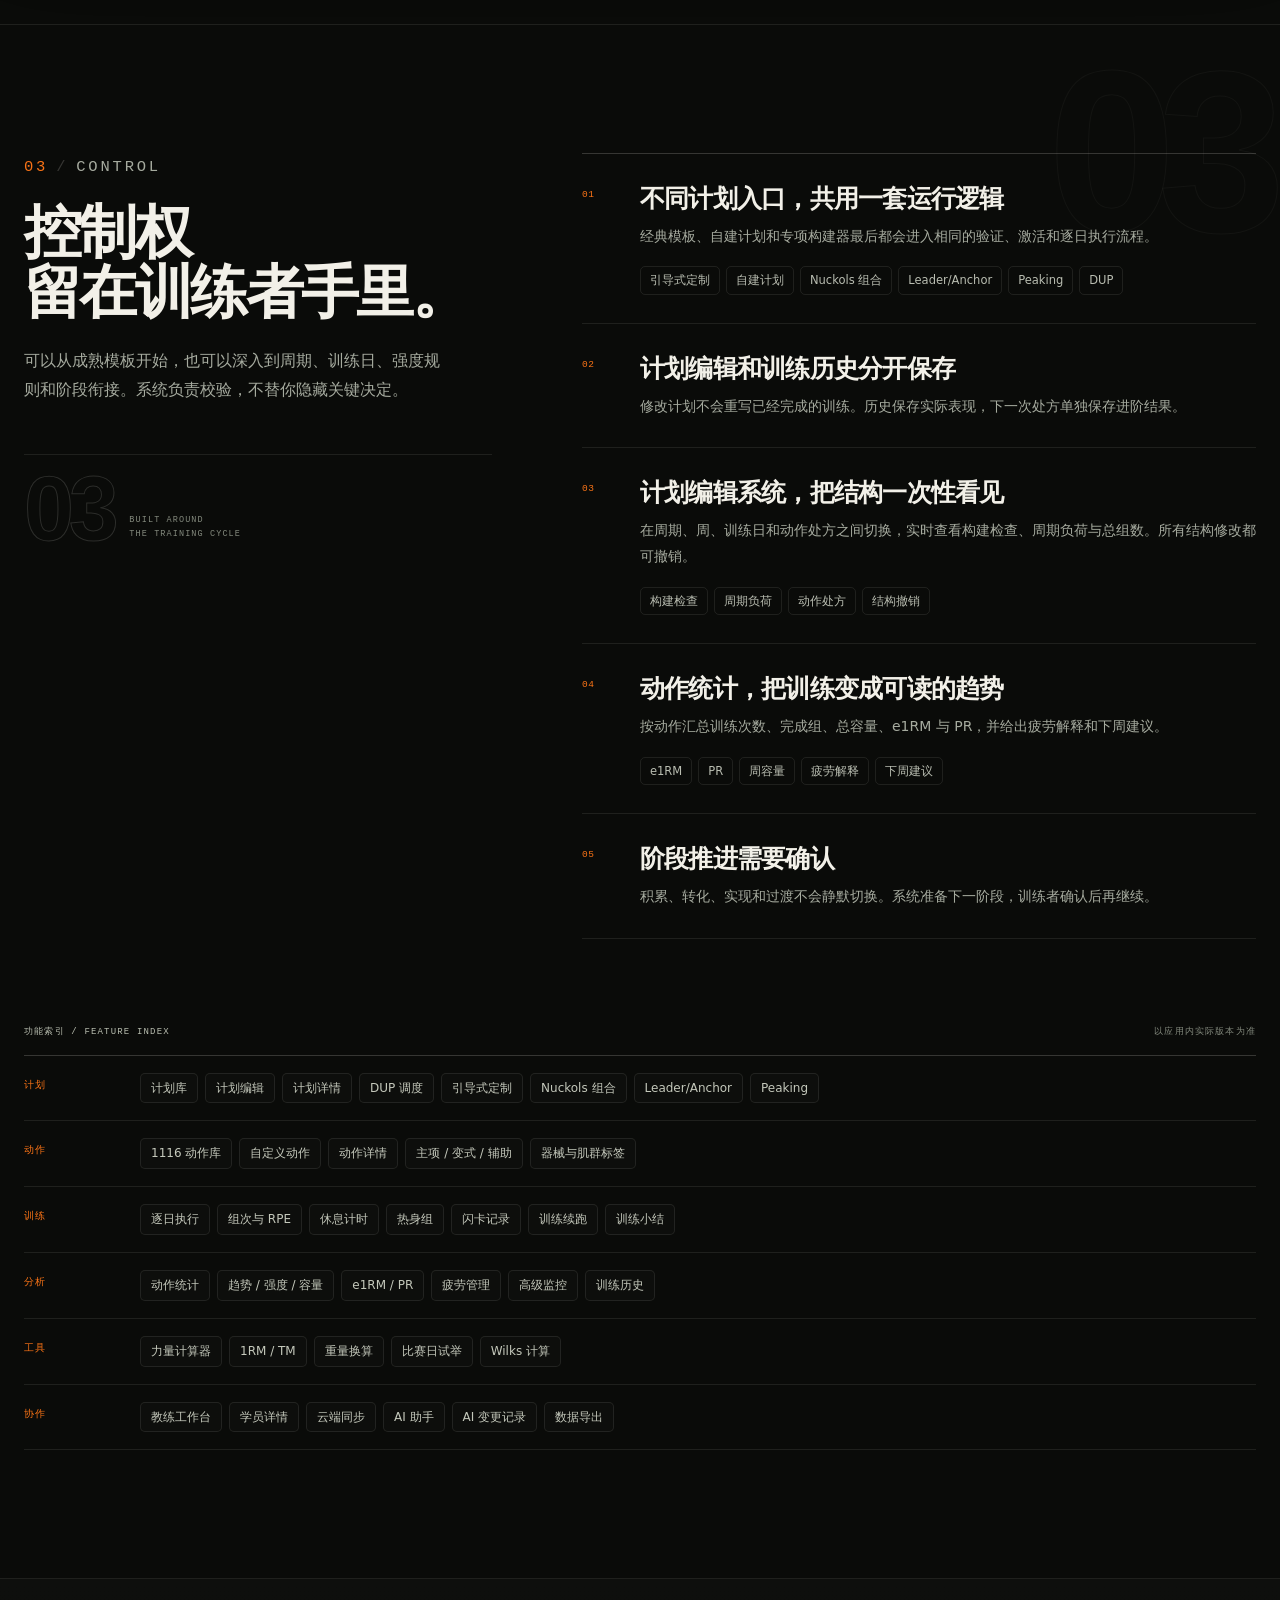
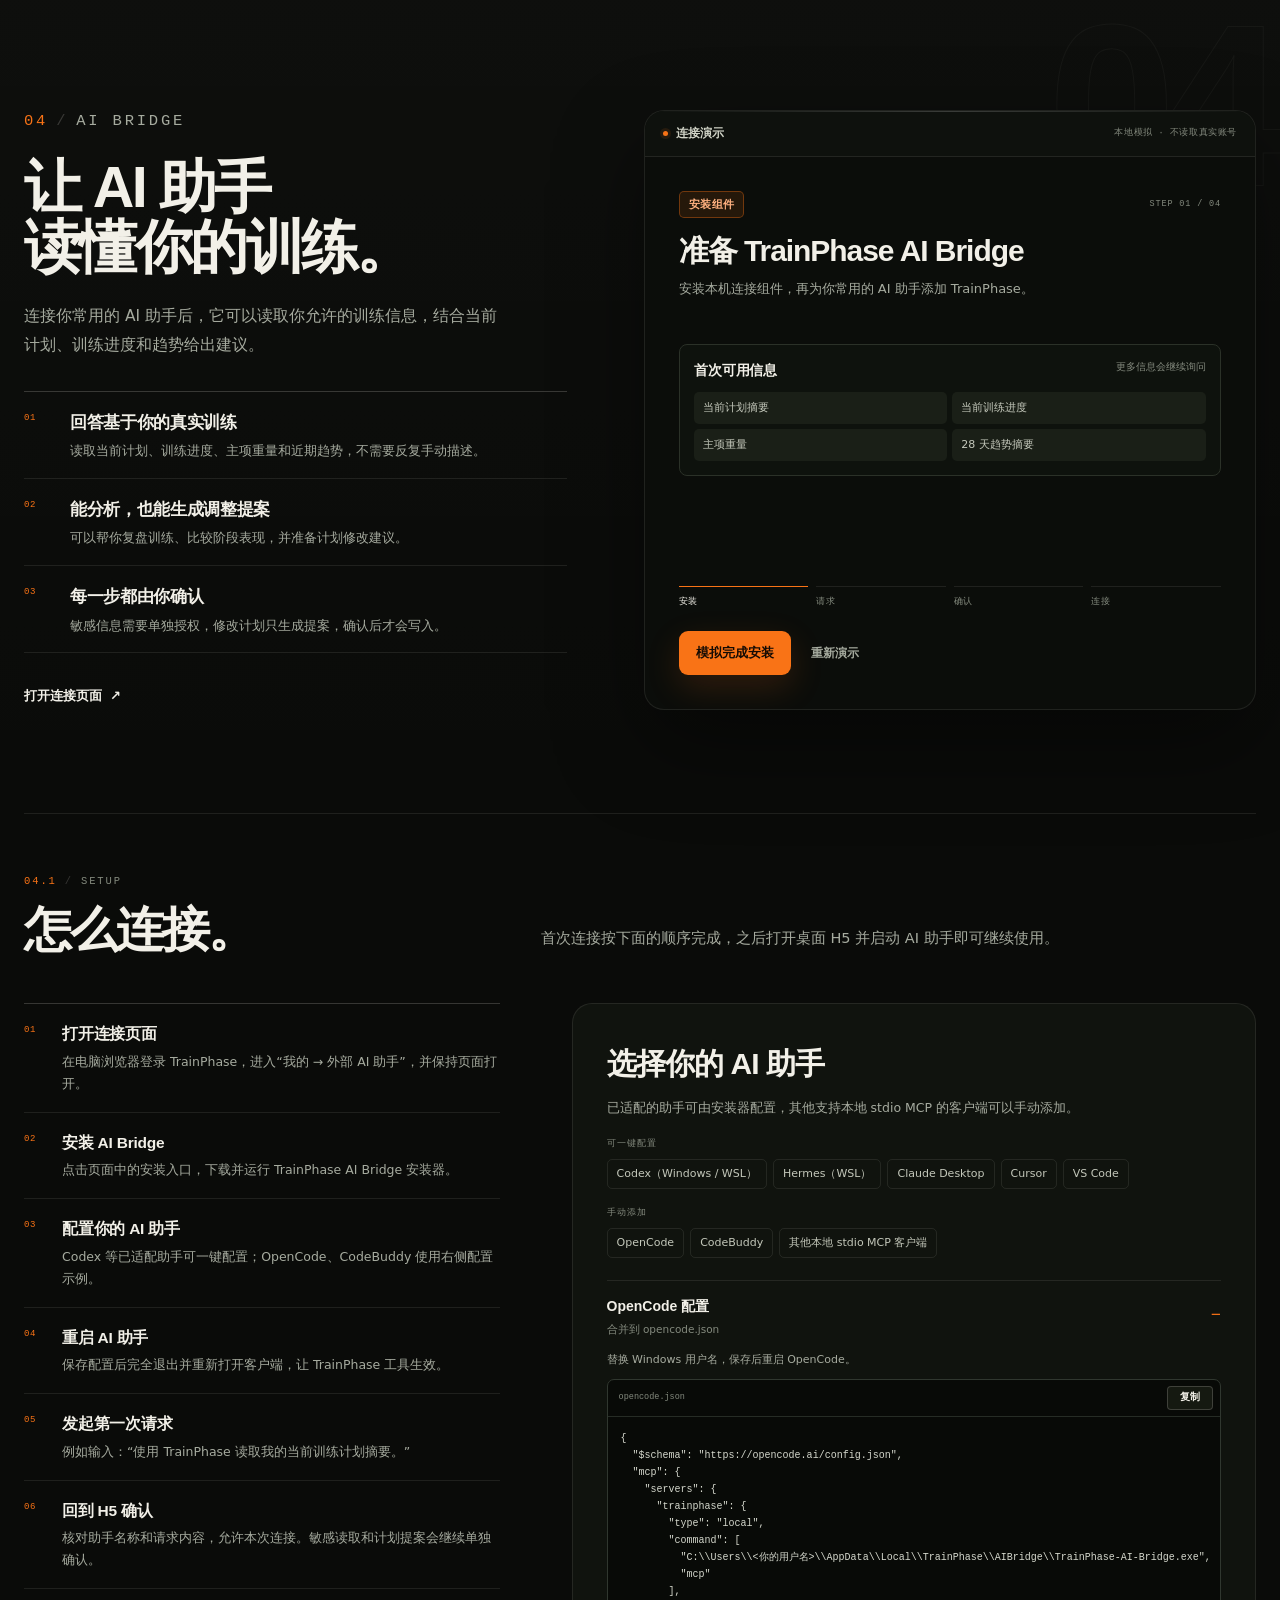
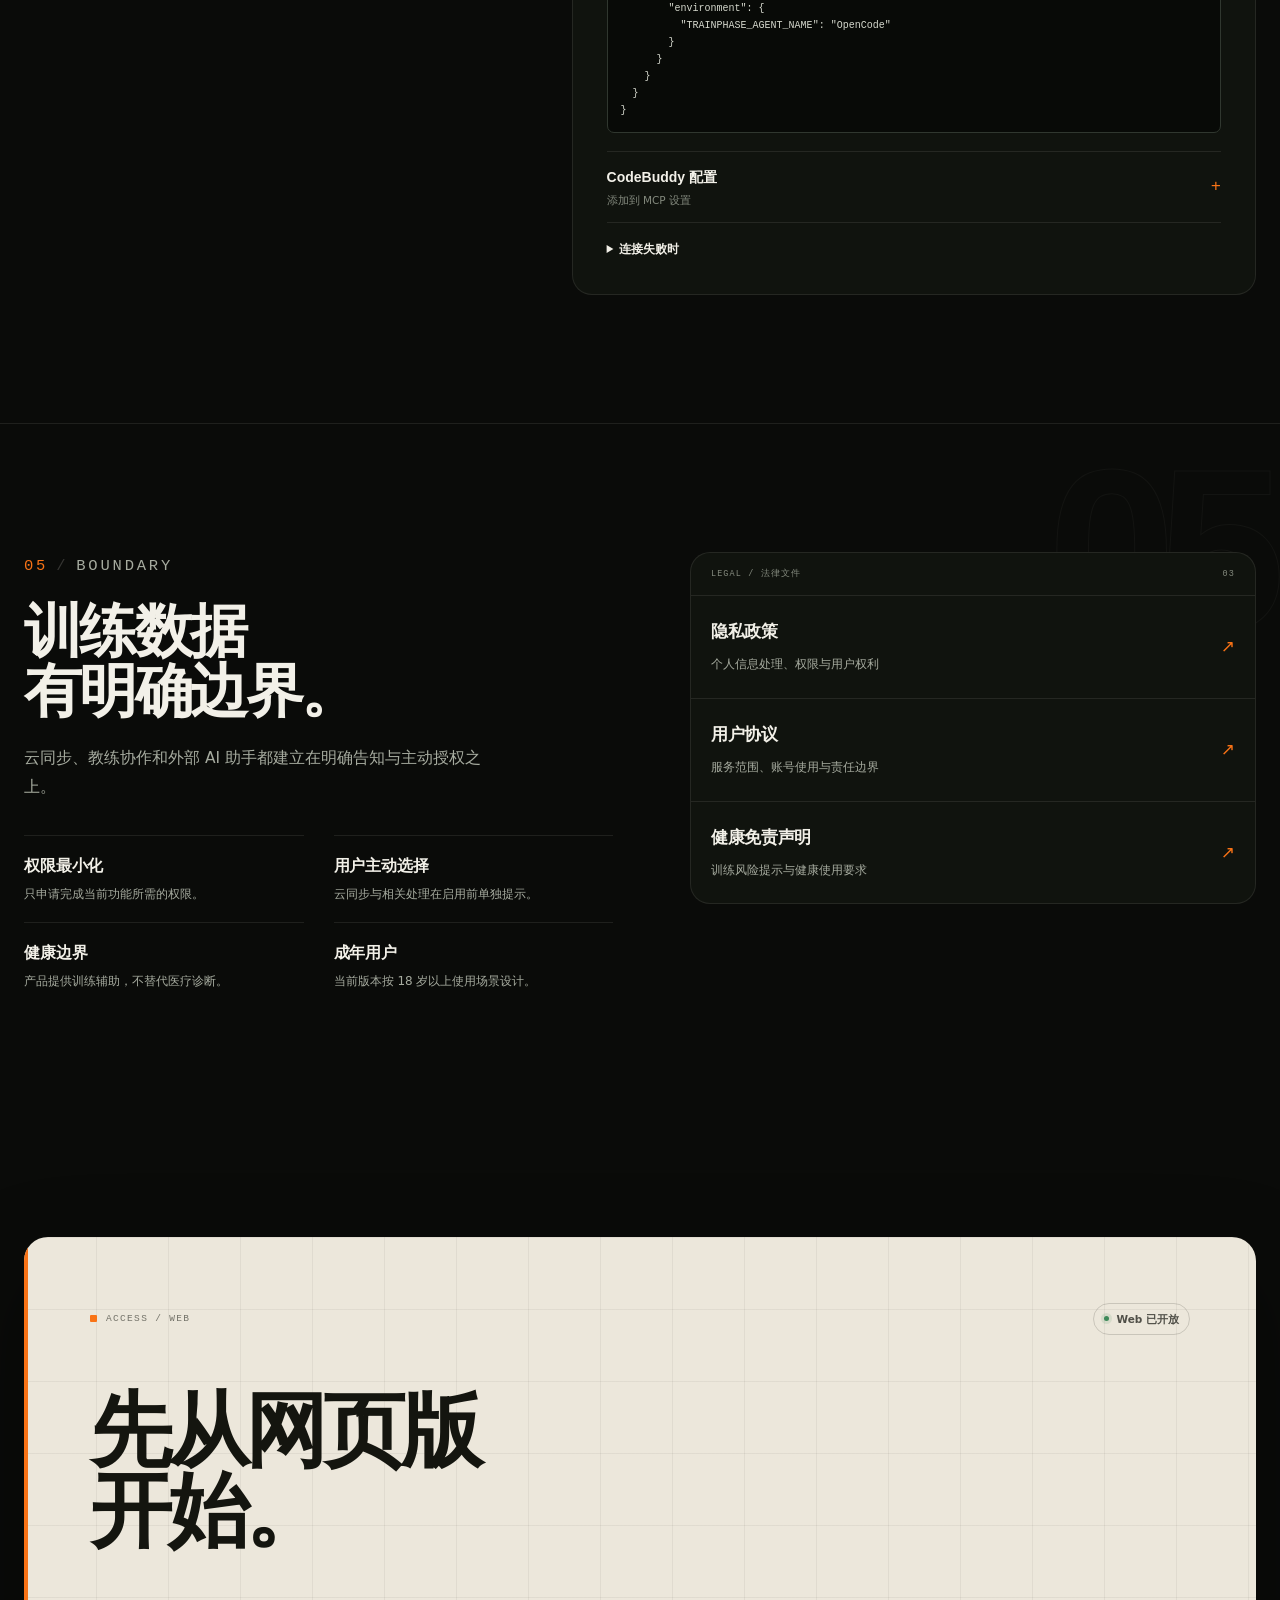
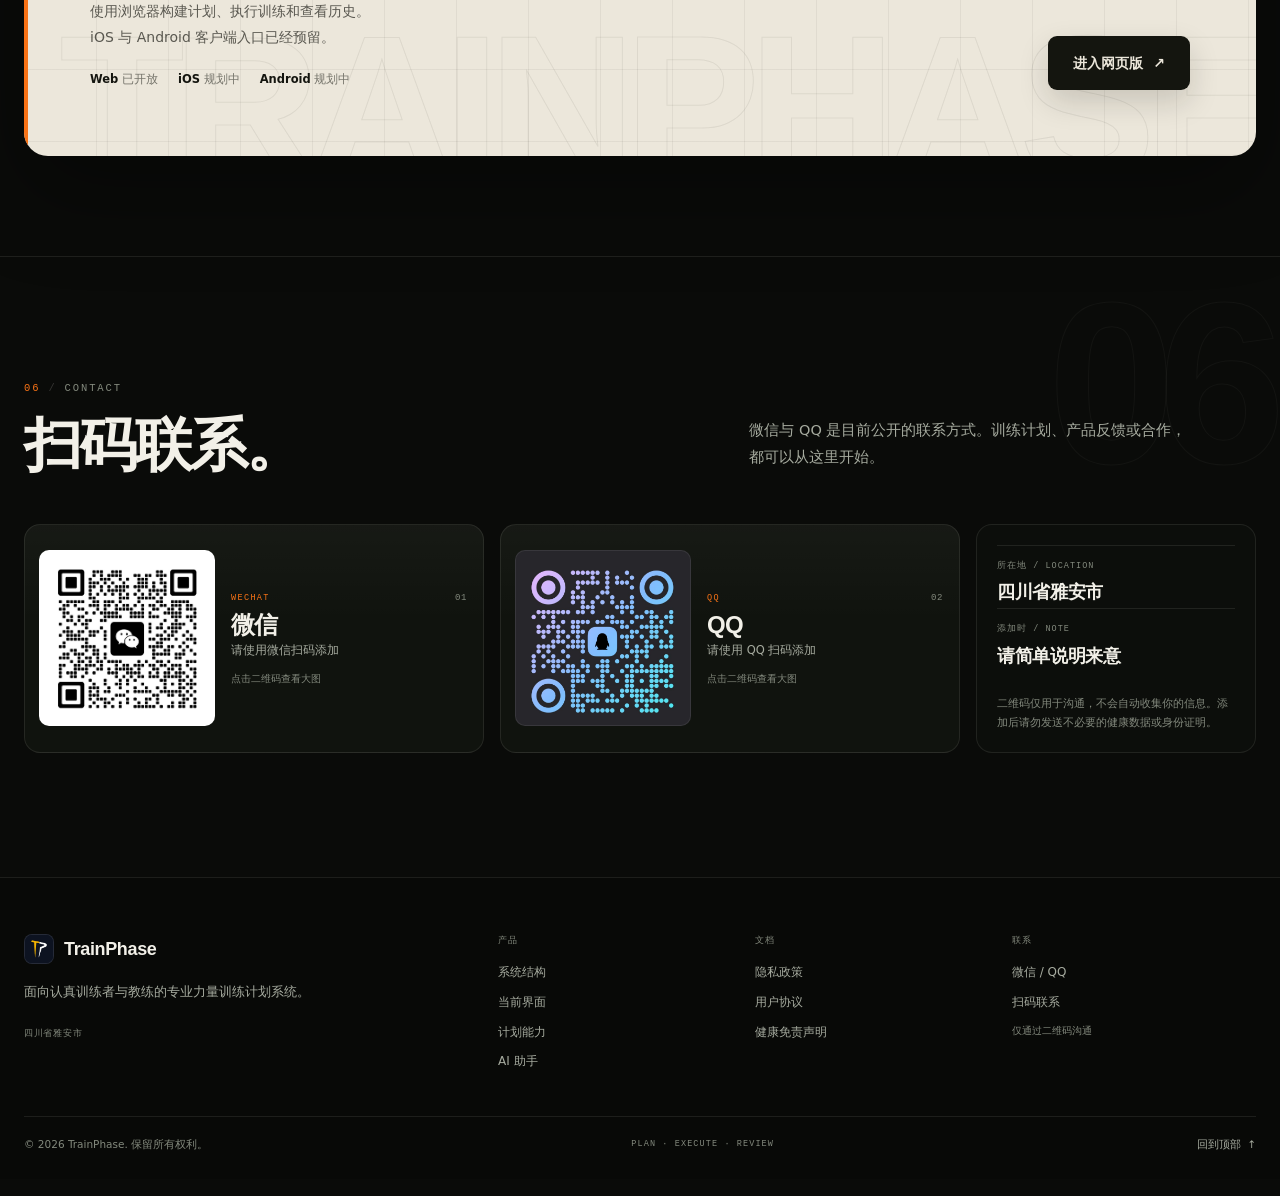
==== commit b45a0d7e: "Add files via upload" ====
--- a/index.html
+++ b/index.html
@@ -5,1630 +5,30 @@
     <meta name="viewport" content="width=device-width, initial-scale=1, viewport-fit=cover" />
     <meta
       name="description"
-      content="TrainPhase 是面向认真训练者与教练的专业力量训练计划系统，支持计划构建、逐日执行、历史复盘，以及受控连接外部 AI 助手。"
+      content="TrainPhase 是面向认真训练者与教练的专业力量训练计划系统，支持计划编辑、逐日执行、动作历史统计与复盘，以及受控连接外部 AI 助手。"
     />
-    <meta name="theme-color" content="#0b0e0c" />
+    <meta name="theme-color" content="#0a0b09" />
     <meta name="color-scheme" content="dark" />
     <meta property="og:type" content="website" />
     <meta property="og:locale" content="zh_CN" />
     <meta property="og:title" content="TrainPhase | 专业力量训练计划系统" />
-    <meta
-      property="og:description"
-      content="从计划来源、周期结构和训练执行，到历史反馈与下一阶段。"
-    />
-    <meta property="og:image" content="assets/trainphase-training-hero.webp" />
+    <meta property="og:description" content="从计划编辑、逐日执行到动作统计与下一阶段。" />
+    <meta property="og:image" content="assets/og-trainphase.jpg" />
+    <meta property="og:image:width" content="1200" />
+    <meta property="og:image:height" content="630" />
+    <meta property="og:url" content="https://trainphase.space/" />
     <title>TrainPhase | 专业力量训练计划系统</title>
     <link rel="icon" type="image/png" href="assets/trainphase-icon.png" />
-    <link rel="preload" as="image" href="assets/trainphase-training-hero.webp" type="image/webp" />
-    <style>
-      :root {
-        color-scheme: dark;
-        --bg: #0b0e0c;
-        --surface: #121612;
-        --surface-2: #171c18;
-        --surface-3: #1d231e;
-        --text: #f2f3ee;
-        --muted: #a4aba2;
-        --faint: #747d74;
-        --line: #2a312b;
-        --line-strong: #39423a;
-        --accent: #f47a22;
-        --accent-hover: #ff8b38;
-        --accent-soft: rgba(244, 122, 34, 0.11);
-        --accent-ink: #17110c;
-        --danger: #e66a64;
-        --max-width: 1280px;
-        --radius: 14px;
-        --radius-small: 10px;
-        --shadow: 0 28px 72px rgba(2, 5, 3, 0.34);
-        --display: "Bahnschrift", "DIN Alternate", "Arial Narrow", "PingFang SC",
-          "Microsoft YaHei", sans-serif;
-        --body: "PingFang SC", "Microsoft YaHei", "Noto Sans CJK SC", system-ui,
-          sans-serif;
-      }
-
-      *,
-      *::before,
-      *::after {
-        box-sizing: border-box;
-      }
-
-      html {
-        scroll-behavior: smooth;
-        background: var(--bg);
-      }
-
-      body {
-        margin: 0;
-        min-width: 320px;
-        overflow-x: hidden;
-        background: var(--bg);
-        color: var(--text);
-        font-family: var(--body);
-        line-height: 1.6;
-        -webkit-font-smoothing: antialiased;
-        text-rendering: optimizeLegibility;
-      }
-
-      img {
-        display: block;
-        max-width: 100%;
-      }
-
-      a {
-        color: inherit;
-        text-decoration: none;
-      }
-
-      button,
-      a {
-        -webkit-tap-highlight-color: transparent;
-      }
-
-      button {
-        font: inherit;
-      }
-
-      :focus-visible {
-        outline: 3px solid rgba(244, 122, 34, 0.78);
-        outline-offset: 4px;
-      }
-
-      .skip-link {
-        position: fixed;
-        top: 12px;
-        left: 12px;
-        z-index: 100;
-        padding: 10px 14px;
-        transform: translateY(-160%);
-        border-radius: var(--radius-small);
-        background: var(--accent);
-        color: var(--accent-ink);
-        font-weight: 800;
-        transition: transform 180ms ease;
-      }
-
-      .skip-link:focus {
-        transform: translateY(0);
-      }
-
-      .shell {
-        width: min(calc(100% - 48px), var(--max-width));
-        margin-inline: auto;
-      }
-
-      .site-header {
-        position: sticky;
-        top: 0;
-        z-index: 20;
-        height: 68px;
-        border-bottom: 1px solid rgba(255, 255, 255, 0.07);
-        background: rgba(11, 14, 12, 0.92);
-        backdrop-filter: blur(16px);
-        -webkit-backdrop-filter: blur(16px);
-      }
-
-      .nav {
-        display: flex;
-        height: 100%;
-        align-items: center;
-        justify-content: space-between;
-        gap: 32px;
-      }
-
-      .brand {
-        display: inline-flex;
-        min-width: max-content;
-        align-items: center;
-        gap: 11px;
-        font-family: var(--display);
-        font-size: 19px;
-        font-weight: 800;
-        letter-spacing: -0.02em;
-      }
-
-      .brand img {
-        width: 34px;
-        height: 34px;
-        border: 1px solid rgba(255, 255, 255, 0.09);
-        border-radius: var(--radius-small);
-      }
-
-      .nav-links {
-        display: flex;
-        align-items: center;
-        gap: 26px;
-        color: #c6cbc4;
-        font-size: 14px;
-        font-weight: 650;
-      }
-
-      .nav-links a {
-        white-space: nowrap;
-        transition:
-          color 180ms ease,
-          transform 180ms ease;
-      }
-
-      .nav-links a:hover {
-        color: var(--text);
-        transform: translateY(-1px);
-      }
-
-      .menu-button {
-        display: none;
-        min-width: 58px;
-        min-height: 42px;
-        border: 1px solid var(--line);
-        border-radius: var(--radius-small);
-        background: var(--surface);
-        color: var(--text);
-        cursor: pointer;
-        font-size: 13px;
-        font-weight: 750;
-      }
-
-      main {
-        display: block;
-      }
-
-      section {
-        position: relative;
-        padding-block: 104px;
-        scroll-margin-top: 68px;
-      }
-
-      h1,
-      h2,
-      h3,
-      p {
-        margin-top: 0;
-      }
-
-      h1,
-      h2,
-      h3 {
-        font-family: var(--display);
-      }
-
-      h1 {
-        max-width: 700px;
-        margin-bottom: 24px;
-        font-size: clamp(48px, 5.4vw, 76px);
-        font-weight: 800;
-        letter-spacing: -0.052em;
-        line-height: 0.98;
-      }
-
-      h1 span {
-        display: block;
-      }
-
-      h2 {
-        max-width: 780px;
-        margin-bottom: 20px;
-        font-size: clamp(38px, 4.4vw, 62px);
-        font-weight: 800;
-        letter-spacing: -0.044em;
-        line-height: 1.02;
-      }
-
-      h3 {
-        margin-bottom: 10px;
-        font-size: 23px;
-        letter-spacing: -0.025em;
-        line-height: 1.2;
-      }
-
-      .lead {
-        max-width: 650px;
-        color: #bdc3bb;
-        font-size: clamp(17px, 1.7vw, 20px);
-        line-height: 1.72;
-      }
-
-      .section-copy {
-        max-width: 760px;
-        margin-bottom: 44px;
-      }
-
-      .section-copy p {
-        max-width: 640px;
-        margin-bottom: 0;
-        color: var(--muted);
-        font-size: 17px;
-      }
-
-      .button {
-        display: inline-flex;
-        min-height: 48px;
-        padding: 0 20px;
-        border: 1px solid transparent;
-        border-radius: var(--radius-small);
-        align-items: center;
-        justify-content: center;
-        cursor: pointer;
-        font-weight: 800;
-        line-height: 1;
-        white-space: nowrap;
-        transition:
-          transform 180ms ease,
-          background-color 180ms ease,
-          border-color 180ms ease,
-          color 180ms ease;
-      }
-
-      .button-primary {
-        background: var(--accent);
-        color: var(--accent-ink);
-      }
-
-      .button-primary:hover {
-        background: var(--accent-hover);
-        transform: translateY(-2px);
-      }
-
-      .button-secondary {
-        border-color: var(--line-strong);
-        background: var(--surface);
-        color: var(--text);
-      }
-
-      .button-secondary:hover {
-        border-color: #626c63;
-        background: var(--surface-2);
-        transform: translateY(-2px);
-      }
-
-      .button:active {
-        transform: translateY(1px) scale(0.985);
-      }
-
-      .text-link {
-        display: inline-flex;
-        align-items: center;
-        gap: 8px;
-        color: #d6dbd4;
-        font-size: 14px;
-        font-weight: 750;
-      }
-
-      .text-link:hover {
-        color: var(--accent);
-      }
-
-      .hero {
-        display: grid;
-        min-height: calc(100dvh - 68px);
-        padding-block: 48px;
-        grid-template-columns: minmax(0, 1.05fr) minmax(380px, 0.95fr);
-        align-items: center;
-        gap: clamp(48px, 7vw, 100px);
-      }
-
-      .hero-copy .lead {
-        max-width: 590px;
-        margin-bottom: 30px;
-      }
-
-      .hero-actions {
-        display: flex;
-        flex-wrap: wrap;
-        align-items: center;
-        gap: 20px;
-      }
-
-      .hero-visual {
-        position: relative;
-        width: 100%;
-        height: min(72dvh, 720px);
-        min-height: 520px;
-        margin: 0;
-        overflow: hidden;
-        border-radius: var(--radius);
-        background: var(--surface);
-        box-shadow: var(--shadow);
-      }
-
-      .hero-visual::after {
-        position: absolute;
-        inset: 0;
-        background: linear-gradient(to top, rgba(5, 8, 6, 0.74), transparent 48%);
-        content: "";
-        pointer-events: none;
-      }
-
-      .hero-visual > img {
-        width: 100%;
-        height: 100%;
-        object-fit: cover;
-        object-position: center 36%;
-      }
-
-      .hero-caption {
-        position: absolute;
-        right: 24px;
-        bottom: 22px;
-        left: 24px;
-        z-index: 1;
-        display: flex;
-        align-items: flex-end;
-        justify-content: space-between;
-        gap: 20px;
-      }
-
-      .hero-caption strong {
-        max-width: 360px;
-        font-family: var(--display);
-        font-size: clamp(22px, 2.8vw, 34px);
-        letter-spacing: -0.035em;
-        line-height: 1.08;
-      }
-
-      .hero-caption img {
-        width: 42px;
-        height: 42px;
-        border-radius: var(--radius-small);
-      }
-
-      .system-section {
-        border-top: 1px solid var(--line);
-        background: #0e120f;
-      }
-
-      .architecture {
-        display: grid;
-        border: 1px solid var(--line);
-        border-radius: var(--radius);
-        background: var(--surface);
-        grid-template-columns: 0.78fr 1.22fr;
-        overflow: hidden;
-      }
-
-      .architecture-intro {
-        padding: clamp(30px, 5vw, 58px);
-        border-right: 1px solid var(--line);
-        background:
-          linear-gradient(145deg, rgba(244, 122, 34, 0.13), transparent 50%),
-          #141915;
-      }
-
-      .architecture-intro h3 {
-        max-width: 380px;
-        margin-bottom: 18px;
-        font-size: clamp(30px, 4vw, 50px);
-      }
-
-      .architecture-intro p {
-        max-width: 450px;
-        margin-bottom: 0;
-        color: var(--muted);
-      }
-
-      .architecture-flow {
-        margin: 0;
-        padding: 0;
-        list-style: none;
-      }
-
-      .architecture-flow li {
-        display: grid;
-        min-height: 112px;
-        padding: 24px 30px;
-        grid-template-columns: minmax(150px, 0.45fr) minmax(0, 1fr);
-        align-items: center;
-        gap: 28px;
-      }
-
-      .architecture-flow li + li {
-        border-top: 1px solid var(--line);
-      }
-
-      .architecture-flow strong {
-        font-family: var(--display);
-        font-size: 20px;
-      }
-
-      .architecture-flow span {
-        color: var(--muted);
-        font-size: 14px;
-      }
-
-      .architecture-flow li:last-child {
-        background: var(--accent-soft);
-      }
-
-      .architecture-flow li:last-child strong {
-        color: #ffc394;
-      }
-
-      .interfaces-section {
-        background: var(--bg);
-      }
-
-      .interface-workbench {
-        display: grid;
-        min-height: 760px;
-        border: 1px solid var(--line);
-        border-radius: var(--radius);
-        background: #0f130f;
-        grid-template-columns: 230px minmax(340px, 430px) minmax(280px, 1fr);
-        overflow: hidden;
-        box-shadow: var(--shadow);
-      }
-
-      .interface-tabs {
-        display: flex;
-        padding: 18px;
-        border-right: 1px solid var(--line);
-        flex-direction: column;
-        gap: 8px;
-        background: #0c100d;
-      }
-
-      .interface-tab {
-        display: grid;
-        min-height: 76px;
-        padding: 14px;
-        border: 1px solid transparent;
-        border-radius: var(--radius-small);
-        background: transparent;
-        color: var(--muted);
-        cursor: pointer;
-        text-align: left;
-        transition:
-          background-color 180ms ease,
-          border-color 180ms ease,
-          color 180ms ease,
-          transform 180ms ease;
-      }
-
-      .interface-tab:hover {
-        background: var(--surface);
-        color: var(--text);
-        transform: translateX(2px);
-      }
-
-      .interface-tab.is-active {
-        border-color: rgba(244, 122, 34, 0.42);
-        background: var(--accent-soft);
-        color: var(--text);
-      }
-
-      .interface-tab strong,
-      .interface-tab span {
-        display: block;
-      }
-
-      .interface-tab strong {
-        font-family: var(--display);
-        font-size: 17px;
-      }
-
-      .interface-tab span {
-        margin-top: 3px;
-        color: var(--faint);
-        font-size: 12px;
-      }
-
-      .interface-device-area {
-        display: grid;
-        padding: 28px 24px;
-        border-right: 1px solid var(--line);
-        place-items: center;
-        background:
-          linear-gradient(180deg, rgba(244, 122, 34, 0.04), transparent 36%),
-          #111511;
-      }
-
-      .device-frame {
-        width: min(100%, 382px);
-        padding: 9px;
-        overflow: hidden;
-        border: 1px solid #333b34;
-        border-radius: 24px;
-        background: #080b09;
-        box-shadow: 0 24px 54px rgba(1, 3, 2, 0.42);
-      }
-
-      .device-topbar {
-        display: flex;
-        height: 28px;
-        padding: 0 10px;
-        align-items: center;
-        justify-content: space-between;
-        color: var(--faint);
-        font-size: 10px;
-      }
-
-      .device-topbar span:last-child {
-        color: #b9c0b8;
-      }
-
-      .screen-viewport {
-        height: 650px;
-        overflow-y: auto;
-        border-radius: 16px;
-        background: #0d110e;
-        scrollbar-color: #4a534b #141915;
-        scrollbar-width: thin;
-      }
-
-      .screen-viewport img {
-        width: 100%;
-        height: auto;
-      }
-
-      .interface-details {
-        display: flex;
-        padding: clamp(30px, 4vw, 48px);
-        flex-direction: column;
-        justify-content: space-between;
-        gap: 38px;
-      }
-
-      .interface-path {
-        display: block;
-        margin-bottom: 16px;
-        color: var(--accent);
-        font-size: 12px;
-        font-weight: 800;
-      }
-
-      .interface-details h3 {
-        margin-bottom: 16px;
-        font-size: clamp(30px, 3.4vw, 46px);
-      }
-
-      .interface-summary {
-        max-width: 430px;
-        color: var(--muted);
-        font-size: 16px;
-      }
-
-      .interface-facts {
-        display: grid;
-        margin-top: 32px;
-        grid-template-columns: 1fr 1fr;
-        gap: 10px;
-      }
-
-      .interface-fact {
-        min-height: 90px;
-        padding: 14px;
-        border-radius: var(--radius-small);
-        background: var(--surface-2);
-        color: #c8cec7;
-        font-size: 13px;
-      }
-
-      .interface-note {
-        padding-top: 22px;
-        border-top: 1px solid var(--line);
-        color: var(--faint);
-        font-size: 13px;
-      }
-
-      .interface-note strong {
-        display: block;
-        margin-bottom: 5px;
-        color: var(--text);
-        font-family: var(--display);
-        font-size: 16px;
-      }
-
-      .capability-section {
-        border-top: 1px solid var(--line);
-        background: #0e120f;
-      }
-
-      .capability-layout {
-        display: grid;
-        grid-template-columns: minmax(300px, 0.7fr) minmax(0, 1.3fr);
-        align-items: start;
-        gap: clamp(46px, 8vw, 110px);
-      }
-
-      .capability-copy {
-        position: sticky;
-        top: 108px;
-      }
-
-      .capability-copy p {
-        max-width: 480px;
-        color: var(--muted);
-      }
-
-      .capability-groups {
-        display: grid;
-        gap: 34px;
-      }
-
-      .capability-group {
-        padding-bottom: 34px;
-        border-bottom: 1px solid var(--line);
-      }
-
-      .capability-group:last-child {
-        padding-bottom: 0;
-        border-bottom: 0;
-      }
-
-      .capability-group h3 {
-        margin-bottom: 14px;
-      }
-
-      .capability-group p {
-        max-width: 680px;
-        margin-bottom: 18px;
-        color: var(--muted);
-      }
-
-      .capability-terms {
-        display: flex;
-        flex-wrap: wrap;
-        gap: 8px;
-      }
-
-      .capability-terms span {
-        padding: 8px 10px;
-        border: 1px solid var(--line);
-        border-radius: var(--radius-small);
-        color: #c9cec7;
-        font-size: 12px;
-      }
-
-      .agent-section {
-        border-top: 1px solid var(--line);
-        background: var(--bg);
-      }
-
-      .agent-layout {
-        display: grid;
-        grid-template-columns: minmax(300px, 0.74fr) minmax(0, 1.26fr);
-        align-items: start;
-        gap: clamp(44px, 8vw, 110px);
-      }
-
-      .agent-copy h2 {
-        max-width: 560px;
-      }
-
-      .agent-copy > p {
-        max-width: 520px;
-        color: var(--muted);
-      }
-
-      .agent-features {
-        margin: 30px 0;
-      }
-
-      .agent-feature {
-        padding: 16px 0;
-        border-top: 1px solid var(--line);
-      }
-
-      .agent-feature strong,
-      .agent-feature span {
-        display: block;
-      }
-
-      .agent-feature strong {
-        margin-bottom: 4px;
-        font-family: var(--display);
-        font-size: 17px;
-      }
-
-      .agent-feature span {
-        color: var(--muted);
-        font-size: 13px;
-      }
-
-      .agent-cta-row {
-        display: flex;
-        flex-wrap: wrap;
-        align-items: center;
-        gap: 12px 20px;
-      }
-
-      .agent-setup {
-        margin-top: clamp(64px, 9vw, 104px);
-        padding-top: clamp(42px, 6vw, 64px);
-        border-top: 1px solid var(--line);
-      }
-
-      .agent-setup-heading {
-        max-width: 680px;
-      }
-
-      .agent-setup-heading h3 {
-        margin-bottom: 12px;
-        font-size: clamp(30px, 4vw, 46px);
-      }
-
-      .agent-setup-heading p {
-        margin-bottom: 0;
-        color: var(--muted);
-      }
-
-      .agent-setup-grid {
-        display: grid;
-        margin-top: 34px;
-        grid-template-columns: minmax(280px, 0.82fr) minmax(0, 1.18fr);
-        align-items: start;
-        gap: clamp(44px, 7vw, 88px);
-      }
-
-      .connection-flow {
-        margin: 0;
-        padding: 0;
-        list-style: none;
-        counter-reset: agent-flow;
-      }
-
-      .connection-flow li {
-        position: relative;
-        min-height: 96px;
-        padding: 18px 0 18px 44px;
-        border-top: 1px solid var(--line);
-        counter-increment: agent-flow;
-      }
-
-      .connection-flow li::before {
-        position: absolute;
-        top: 19px;
-        left: 0;
-        color: var(--accent);
-        content: counter(agent-flow, decimal-leading-zero);
-        font-family: var(--display);
-        font-size: 14px;
-        font-weight: 800;
-      }
-
-      .connection-flow strong,
-      .connection-flow span {
-        display: block;
-      }
-
-      .connection-flow strong {
-        margin-bottom: 5px;
-        font-family: var(--display);
-        font-size: 17px;
-      }
-
-      .connection-flow span {
-        color: var(--muted);
-        font-size: 13px;
-      }
-
-      .agent-client-panel {
-        min-width: 0;
-        padding: clamp(24px, 4vw, 36px);
-        border: 1px solid var(--line);
-        border-radius: var(--radius);
-        background: var(--surface);
-      }
-
-      .agent-client-panel h3 {
-        margin-bottom: 8px;
-        font-size: clamp(24px, 3vw, 32px);
-      }
-
-      .agent-client-panel > p {
-        margin-bottom: 20px;
-        color: var(--muted);
-        font-size: 14px;
-      }
-
-      .client-group-label {
-        display: block;
-        margin: 18px 0 9px;
-        font-family: var(--display);
-        font-size: 14px;
-      }
-
-      .client-tags {
-        display: flex;
-        flex-wrap: wrap;
-        gap: 8px;
-      }
-
-      .client-tags span {
-        padding: 8px 10px;
-        border: 1px solid var(--line);
-        border-radius: var(--radius-small);
-        color: #cbd0c8;
-        font-size: 12px;
-      }
-
-      .client-note {
-        margin: 16px 0 0;
-        color: var(--faint);
-        font-size: 12px;
-      }
-
-      .agent-configs {
-        min-width: 0;
-        margin-top: 26px;
-        border-top: 1px solid var(--line);
-      }
-
-      .client-config {
-        min-width: 0;
-        border-bottom: 1px solid var(--line);
-      }
-
-      .client-config summary {
-        display: flex;
-        min-height: 70px;
-        padding: 16px 0;
-        align-items: center;
-        justify-content: space-between;
-        gap: 20px;
-        color: var(--text);
-        cursor: pointer;
-        list-style: none;
-      }
-
-      .client-config summary::-webkit-details-marker {
-        display: none;
-      }
-
-      .client-config summary::after {
-        flex: 0 0 auto;
-        color: var(--accent);
-        content: "+";
-        font-family: var(--display);
-        font-size: 22px;
-        line-height: 1;
-      }
-
-      .client-config[open] summary::after {
-        content: "-";
-      }
-
-      .config-summary-copy strong,
-      .config-summary-copy span {
-        display: block;
-      }
-
-      .config-summary-copy strong {
-        font-family: var(--display);
-        font-size: 17px;
-      }
-
-      .config-summary-copy span {
-        margin-top: 3px;
-        color: var(--muted);
-        font-size: 12px;
-      }
-
-      .config-content {
-        min-width: 0;
-        padding: 0 0 22px;
-      }
-
-      .config-content > p {
-        margin-bottom: 12px;
-        color: var(--muted);
-        font-size: 13px;
-      }
-
-      .code-shell {
-        min-width: 0;
-        overflow: hidden;
-        border: 1px solid #323a33;
-        border-radius: var(--radius-small);
-        background: #090c0a;
-      }
-
-      .code-toolbar {
-        display: flex;
-        min-height: 42px;
-        padding: 8px 10px 8px 14px;
-        border-bottom: 1px solid #2a312b;
-        align-items: center;
-        justify-content: space-between;
-        gap: 20px;
-        color: var(--faint);
-        font-size: 11px;
-      }
-
-      .copy-config {
-        min-width: 58px;
-        min-height: 30px;
-        padding: 0 10px;
-        border: 1px solid var(--line-strong);
-        border-radius: 8px;
-        background: var(--surface-2);
-        color: var(--text);
-        cursor: pointer;
-        font-size: 12px;
-        font-weight: 750;
-      }
-
-      .copy-config:hover {
-        border-color: rgba(244, 122, 34, 0.58);
-        background: var(--accent-soft);
-      }
-
-      .copy-config:active {
-        transform: translateY(1px);
-      }
-
-      .code-shell pre {
-        margin: 0;
-        padding: 16px;
-        overflow-x: auto;
-        color: #d9ddd6;
-        font-family: Consolas, "SFMono-Regular", monospace;
-        font-size: 11px;
-        line-height: 1.65;
-        tab-size: 2;
-      }
-
-      .config-footnote {
-        margin: 10px 0 0;
-        color: var(--faint);
-        font-size: 12px;
-      }
-
-      .agent-help {
-        margin-top: 20px;
-      }
-
-      .agent-help summary {
-        color: var(--text);
-        cursor: pointer;
-        font-weight: 750;
-      }
-
-      .agent-help ul {
-        margin: 12px 0 0;
-        padding-left: 20px;
-        color: var(--muted);
-        font-size: 13px;
-      }
-
-      .agent-help li + li {
-        margin-top: 7px;
-      }
-      .connection-lab {
-        overflow: hidden;
-        border: 1px solid var(--line);
-        border-radius: var(--radius);
-        background: var(--surface);
-        box-shadow: var(--shadow);
-      }
-
-      .lab-header {
-        display: flex;
-        min-height: 54px;
-        padding: 14px 18px;
-        border-bottom: 1px solid var(--line);
-        align-items: center;
-        justify-content: space-between;
-        gap: 18px;
-        color: var(--muted);
-        font-size: 12px;
-      }
-
-      .lab-header strong {
-        color: #f1b98e;
-      }
-
-      .lab-body {
-        padding: clamp(26px, 4vw, 42px);
-      }
-
-      .lab-state {
-        display: inline-flex;
-        margin-bottom: 15px;
-        padding: 7px 10px;
-        border: 1px solid rgba(244, 122, 34, 0.35);
-        border-radius: var(--radius-small);
-        background: var(--accent-soft);
-        color: #f5bd91;
-        font-size: 12px;
-        font-weight: 800;
-      }
-
-      .lab-body h3 {
-        font-size: clamp(28px, 3.6vw, 44px);
-      }
-
-      .lab-body > p {
-        max-width: 590px;
-        color: var(--muted);
-      }
-
-      .lab-permissions,
-      .lab-request,
-      .lab-activity {
-        margin-top: 26px;
-        padding: 18px;
-        border: 1px solid #303831;
-        border-radius: var(--radius-small);
-        background: #0e120f;
-      }
-
-      .lab-panel-head {
-        display: flex;
-        margin-bottom: 14px;
-        align-items: flex-start;
-        justify-content: space-between;
-        gap: 18px;
-      }
-
-      .lab-panel-head strong {
-        font-family: var(--display);
-        font-size: 17px;
-      }
-
-      .lab-panel-head span {
-        color: var(--faint);
-        font-size: 12px;
-        text-align: right;
-      }
-
-      .lab-permission-grid {
-        display: grid;
-        grid-template-columns: 1fr 1fr;
-        gap: 8px;
-      }
-
-      .lab-permission-grid span {
-        padding: 10px 12px;
-        border-radius: 8px;
-        background: var(--surface-2);
-        color: #c8cec7;
-        font-size: 13px;
-      }
-
-      .lab-request strong,
-      .lab-activity strong {
-        display: block;
-        margin-bottom: 4px;
-        font-family: var(--display);
-        font-size: 18px;
-      }
-
-      .lab-request p,
-      .lab-activity p {
-        margin-bottom: 0;
-        color: var(--muted);
-        font-size: 13px;
-      }
-
-      .lab-actions {
-        display: flex;
-        flex-wrap: wrap;
-        margin-top: 26px;
-        gap: 10px;
-      }
-
-      .lab-reset {
-        min-height: 48px;
-        padding: 0 16px;
-        border: 0;
-        background: transparent;
-        color: var(--muted);
-        cursor: pointer;
-        font-weight: 750;
-      }
-
-      .lab-reset:hover {
-        color: var(--text);
-      }
-
-      .trust-section {
-        border-top: 1px solid var(--line);
-        background: #0e120f;
-      }
-
-      .trust-layout {
-        display: grid;
-        grid-template-columns: minmax(300px, 0.8fr) minmax(0, 1.2fr);
-        align-items: start;
-        gap: clamp(46px, 8vw, 110px);
-      }
-
-      .trust-copy p {
-        max-width: 500px;
-        color: var(--muted);
-      }
-
-      .trust-points {
-        display: grid;
-        margin-top: 30px;
-        grid-template-columns: 1fr 1fr;
-        gap: 22px;
-      }
-
-      .trust-point {
-        padding-top: 16px;
-        border-top: 1px solid var(--line);
-      }
-
-      .trust-point strong {
-        display: block;
-        margin-bottom: 6px;
-        font-family: var(--display);
-        font-size: 17px;
-      }
-
-      .trust-point p {
-        margin-bottom: 0;
-        color: var(--muted);
-        font-size: 13px;
-      }
-
-      .legal-list {
-        overflow: hidden;
-        border: 1px solid var(--line);
-        border-radius: var(--radius);
-        background: var(--surface);
-      }
-
-      .legal-link {
-        display: grid;
-        min-height: 106px;
-        padding: 24px 26px;
-        grid-template-columns: 1fr auto;
-        align-items: center;
-        gap: 24px;
-        transition: background-color 180ms ease;
-      }
-
-      .legal-link + .legal-link {
-        border-top: 1px solid var(--line);
-      }
-
-      .legal-link:hover {
-        background: var(--surface-2);
-      }
-
-      .legal-link strong,
-      .legal-link span {
-        display: block;
-      }
-
-      .legal-link strong {
-        margin-bottom: 4px;
-        font-family: var(--display);
-        font-size: 19px;
-      }
-
-      .legal-link span {
-        color: var(--muted);
-        font-size: 13px;
-      }
-
-      .legal-link b {
-        color: var(--accent);
-        font-size: 22px;
-      }
-
-      .access-section {
-        padding-block: 72px 36px;
-        background: var(--bg);
-      }
-
-      .access-panel {
-        display: grid;
-        padding: clamp(32px, 5vw, 62px);
-        border: 1px solid rgba(244, 122, 34, 0.32);
-        border-radius: var(--radius);
-        background:
-          linear-gradient(145deg, rgba(244, 122, 34, 0.13), transparent 55%),
-          var(--surface);
-        grid-template-columns: minmax(0, 1fr) auto;
-        align-items: end;
-        gap: 44px;
-      }
-
-      .access-panel h2 {
-        margin-bottom: 14px;
-      }
-
-      .access-panel p {
-        max-width: 620px;
-        margin-bottom: 0;
-        color: var(--muted);
-      }
-
-      .availability {
-        display: flex;
-        margin-top: 24px;
-        flex-wrap: wrap;
-        gap: 10px 18px;
-        color: var(--faint);
-        font-size: 13px;
-      }
-
-      .availability strong {
-        color: #d7dcd5;
-        font-weight: 700;
-      }
-
-      .site-footer {
-        margin-top: 74px;
-        padding-block: 42px;
-        border-top: 1px solid var(--line);
-        color: var(--muted);
-        font-size: 13px;
-      }
-
-      .footer-grid {
-        display: grid;
-        grid-template-columns: 1fr auto;
-        gap: 40px;
-      }
-
-      .footer-brand {
-        display: flex;
-        margin-bottom: 18px;
-        align-items: center;
-        gap: 11px;
-        color: var(--text);
-        font-family: var(--display);
-        font-size: 18px;
-        font-weight: 800;
-      }
-
-      .footer-brand img {
-        width: 32px;
-        height: 32px;
-        border-radius: 9px;
-      }
-
-      .contact-lines {
-        display: grid;
-        max-width: 680px;
-        gap: 5px;
-      }
-
-      .contact-lines a:hover,
-      .footer-links a:hover {
-        color: var(--text);
-      }
-
-      .footer-links {
-        display: flex;
-        flex-wrap: wrap;
-        align-content: flex-start;
-        justify-content: flex-end;
-        gap: 12px 22px;
-      }
-
-      .copyright {
-        margin: 24px 0 0;
-        color: var(--faint);
-      }
-
-      .reveal {
-        opacity: 1;
-        transform: none;
-      }
-
-      .js .reveal {
-        opacity: 0;
-        transform: translateY(18px);
-        transition:
-          opacity 640ms cubic-bezier(0.16, 1, 0.3, 1),
-          transform 640ms cubic-bezier(0.16, 1, 0.3, 1);
-      }
-
-      .js .reveal.is-visible {
-        opacity: 1;
-        transform: translateY(0);
-      }
-
-      @media (max-width: 1080px) {
-        .nav-links {
-          gap: 18px;
-        }
-
-        .interface-workbench {
-          grid-template-columns: 190px minmax(320px, 390px) minmax(260px, 1fr);
-        }
-
-        .interface-details {
-          padding: 30px;
-        }
-      }
-
-      @media (max-width: 940px) {
-        .hero {
-          grid-template-columns: 1fr 0.86fr;
-          gap: 38px;
-        }
-
-        .hero-visual {
-          min-height: 480px;
-        }
-
-        .architecture,
-        .capability-layout,
-        .agent-layout,
-        .agent-setup-grid,
-        .trust-layout {
-          grid-template-columns: 1fr;
-        }
-
-        .architecture-intro {
-          border-right: 0;
-          border-bottom: 1px solid var(--line);
-        }
-
-        .capability-copy {
-          position: static;
-        }
-
-        .interface-workbench {
-          min-height: 0;
-          grid-template-columns: 220px minmax(340px, 0.9fr) minmax(260px, 1.1fr);
-        }
-
-        .screen-viewport {
-          height: 590px;
-        }
-      }
-
-      @media (max-width: 820px) {
-        .nav-links {
-          gap: 14px;
-          font-size: 13px;
-        }
-
-        .interface-workbench {
-          grid-template-columns: minmax(320px, 0.9fr) minmax(280px, 1.1fr);
-        }
-
-        .interface-tabs {
-          grid-column: 1 / -1;
-          display: grid;
-          overflow-x: auto;
-          border-right: 0;
-          border-bottom: 1px solid var(--line);
-          grid-template-columns: repeat(4, minmax(150px, 1fr));
-          scrollbar-width: none;
-        }
-
-        .interface-tabs::-webkit-scrollbar {
-          display: none;
-        }
-
-        .interface-device-area {
-          border-right: 1px solid var(--line);
-        }
-      }
-
-      @media (max-width: 720px) {
-        .shell {
-          width: min(calc(100% - 32px), var(--max-width));
-        }
-
-        .site-header {
-          height: 64px;
-        }
-
-        .menu-button {
-          display: inline-flex;
-          align-items: center;
-          justify-content: center;
-        }
-
-        .nav-links {
-          position: absolute;
-          top: 64px;
-          right: 16px;
-          left: 16px;
-          display: none;
-          padding: 12px;
-          border: 1px solid var(--line);
-          border-radius: var(--radius);
-          background: #111511;
-          box-shadow: var(--shadow);
-          flex-direction: column;
-          align-items: stretch;
-          gap: 4px;
-        }
-
-        .nav-links.is-open {
-          display: flex;
-        }
-
-        .nav-links a {
-          padding: 11px 13px;
-          border-radius: var(--radius-small);
-        }
-
-        section {
-          padding-block: 78px;
-          scroll-margin-top: 64px;
-        }
-
-        h1 {
-          font-size: clamp(42px, 12vw, 55px);
-        }
-
-        h2 {
-          font-size: clamp(34px, 10vw, 48px);
-        }
-
-        .hero {
-          min-height: auto;
-          padding-block: 50px 74px;
-          grid-template-columns: 1fr;
-          gap: 40px;
-        }
-
-        .hero-visual {
-          height: 560px;
-          min-height: 0;
-        }
-
-        .architecture-flow li {
-          grid-template-columns: 1fr;
-          gap: 6px;
-        }
-
-        .interface-workbench {
-          grid-template-columns: 1fr;
-        }
-
-        .interface-tabs {
-          grid-column: auto;
-        }
-
-        .interface-device-area {
-          padding: 24px 18px;
-          border-right: 0;
-          border-bottom: 1px solid var(--line);
-        }
-
-        .device-frame {
-          width: min(100%, 380px);
-        }
-
-        .screen-viewport {
-          height: min(650px, 152vw);
-        }
-
-        .interface-facts,
-        .trust-points {
-          grid-template-columns: 1fr;
-        }
-
-        .connection-flow li {
-          min-height: 0;
-        }
-
-        .agent-client-panel {
-          padding: 22px;
-        }
-
-        .lab-header,
-        .lab-panel-head {
-          align-items: flex-start;
-          flex-direction: column;
-        }
-
-        .lab-panel-head span {
-          text-align: left;
-        }
-
-        .access-panel {
-          grid-template-columns: 1fr;
-          align-items: start;
-        }
-
-        .access-panel .button {
-          width: 100%;
-        }
-
-        .footer-grid {
-          grid-template-columns: 1fr;
-        }
-
-        .footer-links {
-          justify-content: flex-start;
-        }
-      }
-
-      @media (max-width: 430px) {
-        .hero-actions,
-        .agent-cta-row,
-        .lab-actions {
-          flex-direction: column;
-          align-items: stretch;
-        }
-
-        .hero-actions .button,
-        .hero-actions .text-link,
-        .agent-cta-row .text-link,
-        .lab-actions .button,
-        .lab-reset {
-          width: 100%;
-          justify-content: center;
-        }
-
-        .client-config summary {
-          align-items: flex-start;
-        }
-
-        .code-toolbar {
-          align-items: flex-start;
-        }
-
-        .code-shell pre {
-          padding: 15px;
-          font-size: 11px;
-        }
-
-        .hero-visual {
-          height: 500px;
-        }
-
-        .lab-permission-grid {
-          grid-template-columns: 1fr;
-        }
-
-        .availability {
-          display: grid;
-        }
-      }
-
-      @media (prefers-reduced-motion: reduce) {
-        html {
-          scroll-behavior: auto;
-        }
-
-        *,
-        *::before,
-        *::after {
-          animation-duration: 0.01ms !important;
-          animation-iteration-count: 1 !important;
-          transition-duration: 0.01ms !important;
-        }
-
-        .js .reveal {
-          opacity: 1;
-          transform: none;
-        }
-      }
-
-      @media (prefers-reduced-transparency: reduce) {
-        .site-header {
-          background: var(--bg);
-          backdrop-filter: none;
-          -webkit-backdrop-filter: none;
-        }
-      }
-    </style>
+    <link rel="preload" as="image" href="assets/hero-anatomy.webp" type="image/webp" />
+    <link rel="stylesheet" href="assets/site.css" />
     <script>
       document.documentElement.classList.add("js");
+      window.setTimeout(() => {
+        if (window.__trainphaseSiteReady) return;
+        document.querySelectorAll(".reveal").forEach((element) => {
+          element.classList.add("is-visible");
+        });
+      }, 2800);
     </script>
     <script type="application/ld+json">
       {
@@ -1637,330 +37,638 @@
         "name": "TrainPhase",
         "applicationCategory": "HealthApplication",
         "operatingSystem": "Web Browser, WeChat Mini Program",
-        "description": "面向认真训练者与教练的专业力量训练计划系统，覆盖计划构建、逐日执行、历史复盘与受控 AI 助手连接。",
+        "description": "面向认真训练者与教练的专业力量训练计划系统，覆盖计划编辑、逐日执行、动作历史统计与受控 AI 助手连接。",
+        "url": "https://trainphase.space/",
         "offers": {
           "@type": "Offer",
           "price": "0",
           "priceCurrency": "CNY"
         },
         "author": {
-          "@type": "Person",
-          "name": "熊灏"
+          "@type": "Organization",
+          "name": "TrainPhase"
         }
       }
     </script>
   </head>
-  <body>
+
+  <body id="top">
     <a class="skip-link" href="#main">跳到主要内容</a>
-
-    <header class="site-header">
-      <div class="shell nav">
+    <div class="grain" aria-hidden="true"></div>
+    <div class="scroll-progress" aria-hidden="true"><span id="scroll-progress-bar"></span></div>
+
+    <header class="site-header" id="site-header">
+      <div class="shell header-inner">
         <a class="brand" href="#top" aria-label="TrainPhase 首页">
-          <img src="assets/trainphase-icon.png" alt="" width="34" height="34" />
-          <span>TrainPhase</span>
+          <img src="assets/trainphase-icon.png" alt="" width="30" height="30" />
+          <span class="brand-name">TrainPhase</span>
+          <span class="brand-sub">力量训练计划系统</span>
         </a>
 
-        <button
-          class="menu-button"
-          type="button"
-          aria-expanded="false"
-          aria-controls="site-navigation"
-        >
-          菜单
-        </button>
-
-        <nav class="nav-links" id="site-navigation" aria-label="主要导航">
-          <a href="#cycle">产品结构</a>
-          <a href="#product">当前界面</a>
-          <a href="#capabilities">计划能力</a>
-          <a href="#agent">Agent 连接</a>
-          <a href="#privacy">数据边界</a>
+        <nav class="desktop-nav" id="desktop-nav" aria-label="主要导航">
+          <a href="#cycle" data-nav="cycle"><span>01</span>系统结构</a>
+          <a href="#product" data-nav="product"><span>02</span>当前界面</a>
+          <a href="#capabilities" data-nav="capabilities"><span>03</span>计划能力</a>
+          <a href="#agent" data-nav="agent"><span>04</span>AI 助手</a>
+          <a href="#privacy" data-nav="privacy"><span>05</span>数据边界</a>
+          <a href="#contact" data-nav="contact"><span>06</span>联系</a>
         </nav>
+
+        <div class="header-actions">
+          <a class="header-cta" href="https://app.trainphase.space/" target="_blank" rel="noopener noreferrer">
+            进入网页版<span class="arrow" aria-hidden="true">↗</span>
+          </a>
+          <button
+            class="menu-toggle"
+            id="menu-toggle"
+            type="button"
+            aria-label="打开菜单"
+            aria-expanded="false"
+            aria-controls="mobile-menu"
+          >
+            <span></span>
+            <span></span>
+          </button>
+        </div>
       </div>
     </header>
 
+    <div class="mobile-menu" id="mobile-menu" aria-hidden="true" inert>
+      <nav class="mobile-nav" aria-label="移动端导航">
+        <a href="#cycle"><span>01</span>系统结构</a>
+        <a href="#product"><span>02</span>当前界面</a>
+        <a href="#capabilities"><span>03</span>计划能力</a>
+        <a href="#agent"><span>04</span>AI 助手</a>
+        <a href="#privacy"><span>05</span>数据边界</a>
+        <a href="#contact"><span>06</span>联系</a>
+      </nav>
+      <div class="mobile-menu-foot">
+        <p>专业力量训练计划系统 · 四川省雅安市</p>
+        <a class="button button-primary" href="https://app.trainphase.space/" target="_blank" rel="noopener noreferrer">
+          进入网页版<span class="arrow" aria-hidden="true">↗</span>
+        </a>
+      </div>
+    </div>
+
     <main id="main">
-      <section id="top">
-        <div class="shell hero">
-          <div class="hero-copy reveal">
-            <h1>
-              <span>把训练计划，</span>
-              <span>变成可执行的周期。</span>
+      <section class="hero" aria-labelledby="hero-title">
+        <div class="shell hero-inner">
+          <div class="hero-copy">
+            <p class="eyebrow reveal">
+              <span class="eyebrow-mark" aria-hidden="true"></span>
+              <span>专业力量训练计划系统</span>
+              <span class="eyebrow-en">STRENGTH PLANNING SYSTEM</span>
+            </p>
+
+            <h1 class="reveal" id="hero-title" data-delay="60">
+              把训练计划，<br />
+              变成<em>可执行</em>的周期。
             </h1>
-            <p class="lead">
-              组织周期、训练日和强度规则，再把完成结果带回下一次安排。
+
+            <p class="hero-lead reveal" data-delay="120">
+              从计划编辑到逐日执行，逐组记录完成结果，再沉淀成动作统计与下一次安排。为认真训练的人与教练而做。
             </p>
-            <div class="hero-actions">
-              <a class="button button-primary" href="#cycle">看产品怎么工作</a>
-              <a class="text-link" href="#product">浏览当前界面 <span aria-hidden="true">→</span></a>
-            </div>
-          </div>
-
-          <figure class="hero-visual reveal">
-            <img
-              src="assets/trainphase-training-hero.webp"
-              alt="力量训练者在深色训练环境中完成传统硬拉"
-              width="1152"
-              height="1536"
-              fetchpriority="high"
-            />
-            <figcaption class="hero-caption">
-              <strong>计划负责方向，训练结果负责修正。</strong>
-              <img src="assets/trainphase-icon.png" alt="" width="42" height="42" />
-            </figcaption>
-          </figure>
-        </div>
+
+            <div class="hero-actions reveal" data-delay="170">
+              <a class="button button-primary" href="https://app.trainphase.space/" target="_blank" rel="noopener noreferrer">
+                进入网页版<span class="arrow" aria-hidden="true">↗</span>
+              </a>
+              <a class="button button-ghost" href="#cycle">
+                看产品怎么工作<span class="arrow-down" aria-hidden="true">↓</span>
+              </a>
+            </div>
+
+            <ul class="hero-meta reveal" data-delay="220">
+              <li>Web 端已开放</li>
+              <li>支持云同步</li>
+              <li>AI 助手可连接</li>
+            </ul>
+          </div>
+
+          <div class="hero-visual reveal" data-delay="120">
+            <span class="hero-side-label" aria-hidden="true">TRAINING / SYSTEM / 2026</span>
+
+            <figure class="hero-figure">
+              <img
+                src="assets/hero-anatomy.webp"
+                alt="硬拉动作的肌肉、骨骼与力学结构示意"
+                width="1086"
+                height="1448"
+                fetchpriority="high"
+              />
+              <figcaption class="hero-caption">
+                <span>MOVEMENT / 动作结构</span>
+                <strong>计划负责方向，<br />训练结果负责修正。</strong>
+              </figcaption>
+            </figure>
+
+            <div class="phone hero-phone" aria-hidden="true">
+              <div class="phone-status phone-status--mini">
+                <span class="phone-time">9:41</span>
+                <span class="phone-island"></span>
+                <span class="phone-status-icons">
+                  <span class="phone-signal"><i></i><i></i><i></i><i></i></span>
+                  <svg class="phone-wifi" viewBox="0 0 16 12" fill="none" stroke="currentColor" stroke-width="1.4" stroke-linecap="round" aria-hidden="true">
+                    <path d="M1.2 4.1a10.3 10.3 0 0 1 13.6 0" />
+                    <path d="M4 7a6.2 6.2 0 0 1 8 0" />
+                    <path d="M6.8 9.8a2.1 2.1 0 0 1 2.4 0" />
+                  </svg>
+                  <span class="phone-battery"><i></i></span>
+                </span>
+              </div>
+              <div class="phone-screen phone-screen--mini">
+                <img src="assets/app-plan-editor.png" alt="" width="390" height="844" loading="lazy" />
+              </div>
+              <div class="phone-home phone-home--mini" aria-hidden="true"></div>
+            </div>
+          </div>
+        </div>
+
+        <a class="hero-scroll" href="#cycle" aria-label="向下滚动到系统结构">
+          <span>向下滚动</span>
+          <i aria-hidden="true"></i>
+        </a>
       </section>
 
-      <section class="system-section" id="cycle">
+      <div class="ticker" aria-hidden="true">
+        <div class="ticker-track">
+          <div class="ticker-group">
+            <span>BLOCK</span><i></i><span>WEEK</span><i></i><span>TRAINING DAY</span><i></i><span>SLOT</span><i></i>
+            <span>SETS × REPS</span><i></i><span>%1RM</span><i></i><span>RPE</span><i></i><span>DUP</span><i></i>
+            <span>LEADER / ANCHOR</span><i></i><span>PEAKING</span><i></i><span>e1RM</span><i></i><span>DELOAD</span><i></i>
+          </div>
+          <div class="ticker-group">
+            <span>BLOCK</span><i></i><span>WEEK</span><i></i><span>TRAINING DAY</span><i></i><span>SLOT</span><i></i>
+            <span>SETS × REPS</span><i></i><span>%1RM</span><i></i><span>RPE</span><i></i><span>DUP</span><i></i>
+            <span>LEADER / ANCHOR</span><i></i><span>PEAKING</span><i></i><span>e1RM</span><i></i><span>DELOAD</span><i></i>
+          </div>
+        </div>
+      </div>
+
+      <section class="section" id="cycle" aria-labelledby="cycle-title">
+        <span class="section-ghost" aria-hidden="true">01</span>
         <div class="shell">
-          <div class="section-copy reveal">
-            <h2>从计划来源到训练反馈。</h2>
-            <p>TrainPhase 的核心不是一张训练表，而是一条能继续运行的数据链。</p>
-          </div>
-
-          <div class="architecture reveal" aria-label="TrainPhase 产品结构">
-            <div class="architecture-intro">
-              <h3>计划进入系统后，会经历什么</h3>
-              <p>
-                每一层都保留自己的职责。模板不会被训练记录改写，运行计划也不会和原始计划混在一起。
-              </p>
-            </div>
-            <ol class="architecture-flow">
-              <li>
-                <strong>选择计划来源</strong>
-                <span>经典模板、引导式定制、自建计划与专项构建器提供不同起点。</span>
-              </li>
-              <li>
-                <strong>组织周期结构</strong>
-                <span>Block、周、训练日、动作 slot、组次、百分比或 RPE 在同一结构中验证。</span>
-              </li>
-              <li>
-                <strong>生成运行实例</strong>
-                <span>激活后形成独立计划实例，并记录当前阶段、周次和训练日。</span>
-              </li>
-              <li>
-                <strong>执行当日训练</strong>
-                <span>计划处方进入训练页面，保存实际重量、次数、RPE 和完成状态。</span>
-              </li>
-              <li>
-                <strong>把结果带回计划</strong>
-                <span>历史、趋势、进阶和阶段衔接继续使用已完成训练，而不是覆盖过去。</span>
-              </li>
-            </ol>
-          </div>
+          <header class="section-head">
+            <div class="reveal">
+              <p class="kicker"><span>01</span><span>/</span>SYSTEM</p>
+              <h2 id="cycle-title">从计划来源<br />到训练反馈。</h2>
+            </div>
+            <div class="section-aside reveal" data-delay="80">
+              <p>TrainPhase 的核心不是一张训练表，而是一条能继续运行的数据链。</p>
+              <div class="aside-tag">
+                <strong>PLAN ≠ LOG</strong>
+                <span>计划与记录分开保存</span>
+              </div>
+            </div>
+          </header>
+
+          <p class="flow-caption reveal">一条计划进入系统后，会经历五个明确的阶段。</p>
+
+          <ol class="flow">
+            <li class="flow-item reveal">
+              <span class="flow-index" aria-hidden="true">01</span>
+              <h3>选择计划来源</h3>
+              <p>经典模板、引导式定制、自建计划与专项构建器提供不同起点。</p>
+              <span class="flow-tag">ENTRY</span>
+            </li>
+            <li class="flow-item reveal" data-delay="40">
+              <span class="flow-index" aria-hidden="true">02</span>
+              <h3>组织周期结构</h3>
+              <p>Block、周、训练日、动作 slot、组次、百分比或 RPE 在同一结构中验证。</p>
+              <span class="flow-tag">STRUCTURE</span>
+            </li>
+            <li class="flow-item reveal" data-delay="80">
+              <span class="flow-index" aria-hidden="true">03</span>
+              <h3>生成运行实例</h3>
+              <p>激活后形成独立计划实例，并记录当前阶段、周次和训练日。</p>
+              <span class="flow-tag">INSTANCE</span>
+            </li>
+            <li class="flow-item reveal" data-delay="120">
+              <span class="flow-index" aria-hidden="true">04</span>
+              <h3>执行当日训练</h3>
+              <p>计划处方进入训练页面，保存实际重量、次数、RPE 和完成状态。</p>
+              <span class="flow-tag">EXECUTE</span>
+            </li>
+            <li class="flow-item flow-item--loop reveal" data-delay="160">
+              <span class="flow-index" aria-hidden="true">05</span>
+              <h3>把结果带回计划</h3>
+              <p>动作统计、e1RM、疲劳解释和阶段衔接继续使用已完成训练，而不是覆盖过去。</p>
+              <span class="flow-tag flow-tag--loop">LOOP / 闭环</span>
+            </li>
+          </ol>
         </div>
       </section>
 
-      <section class="interfaces-section" id="product">
+      <section class="section section--soft" id="product" aria-labelledby="product-title">
+        <span class="section-ghost" aria-hidden="true">02</span>
         <div class="shell">
-          <div class="section-copy reveal">
-            <h2>直接看当前版本。</h2>
-            <p>切换模块并滚动界面。下面的图片来自项目现有页面，不是概念效果图。</p>
-          </div>
-
-          <div class="interface-workbench reveal">
-            <div class="interface-tabs" role="tablist" aria-label="选择产品界面">
-              <button
-                class="interface-tab is-active"
-                type="button"
-                role="tab"
-                aria-selected="true"
-                data-interface="library"
-              >
-                <strong>动作库</strong>
-                <span>管理训练资源</span>
-              </button>
-              <button
-                class="interface-tab"
-                type="button"
-                role="tab"
-                aria-selected="false"
-                data-interface="builder"
-              >
-                <strong>计划构建器</strong>
-                <span>组织周期</span>
-              </button>
-              <button
-                class="interface-tab"
-                type="button"
-                role="tab"
-                aria-selected="false"
-                data-interface="plan"
-              >
-                <strong>周期详情</strong>
-                <span>检查与激活</span>
-              </button>
-              <button
-                class="interface-tab"
-                type="button"
-                role="tab"
-                aria-selected="false"
-                data-interface="scheduler"
-              >
-                <strong>DUP 调度</strong>
-                <span>安排波动</span>
-              </button>
-            </div>
-
-            <div class="interface-device-area">
-              <div class="device-frame">
-                <div class="device-topbar" aria-hidden="true">
-                  <span>TrainPhase</span>
-                  <span>当前页面可滚动</span>
-                </div>
-                <div class="screen-viewport" id="screen-viewport" tabindex="0">
-                  <img
-                    id="interface-image"
-                    src="assets/product-library.png"
-                    alt="TrainPhase 动作库当前界面"
-                    width="375"
-                    height="906"
-                  />
-                </div>
-              </div>
-            </div>
-
-            <div class="interface-details" aria-live="polite">
-              <div>
-                <span class="interface-path" id="interface-path">训练资源</span>
-                <h3 id="interface-title">动作库</h3>
+          <header class="section-head">
+            <div class="reveal">
+              <p class="kicker"><span>02</span><span>/</span>INTERFACE</p>
+              <h2 id="product-title">直接看当前版本。</h2>
+            </div>
+            <div class="section-aside reveal" data-delay="80">
+              <p>切换模块并滚动界面。下面的截图来自线上正式版，不是概念效果图。</p>
+            </div>
+          </header>
+
+          <div class="workbench reveal" data-workbench>
+            <div class="workbench-top">
+              <div class="workbench-label"><i aria-hidden="true"></i>产品界面 / LIVE BUILD</div>
+              <div class="workbench-tabs" role="tablist" aria-label="选择产品界面">
+                <button
+                  class="tab is-active"
+                  id="tab-plan-library"
+                  type="button"
+                  role="tab"
+                  aria-selected="true"
+                  aria-controls="interface-panel"
+                  data-interface="plan-library"
+                >
+                  <span aria-hidden="true">01</span>计划库
+                </button>
+                <button
+                  class="tab"
+                  id="tab-plan-editor"
+                  type="button"
+                  role="tab"
+                  aria-selected="false"
+                  aria-controls="interface-panel"
+                  data-interface="plan-editor"
+                  tabindex="-1"
+                >
+                  <span aria-hidden="true">02</span>计划编辑
+                </button>
+                <button
+                  class="tab"
+                  id="tab-action-library"
+                  type="button"
+                  role="tab"
+                  aria-selected="false"
+                  aria-controls="interface-panel"
+                  data-interface="action-library"
+                  tabindex="-1"
+                >
+                  <span aria-hidden="true">03</span>动作库
+                </button>
+                <button
+                  class="tab"
+                  id="tab-action-stats"
+                  type="button"
+                  role="tab"
+                  aria-selected="false"
+                  aria-controls="interface-panel"
+                  data-interface="action-stats"
+                  tabindex="-1"
+                >
+                  <span aria-hidden="true">04</span>动作统计
+                </button>
+                <button
+                  class="tab"
+                  id="tab-training-history"
+                  type="button"
+                  role="tab"
+                  aria-selected="false"
+                  aria-controls="interface-panel"
+                  data-interface="training-history"
+                  tabindex="-1"
+                >
+                  <span aria-hidden="true">05</span>训练历史
+                </button>
+                <button
+                  class="tab"
+                  id="tab-dup-builder"
+                  type="button"
+                  role="tab"
+                  aria-selected="false"
+                  aria-controls="interface-panel"
+                  data-interface="dup-builder"
+                  tabindex="-1"
+                >
+                  <span aria-hidden="true">06</span>DUP 调度
+                </button>
+              </div>
+            </div>
+
+            <div class="workbench-body">
+              <div class="workbench-stage" id="interface-panel" role="tabpanel" aria-labelledby="tab-plan-library">
+                <div class="stage-grid" aria-hidden="true"></div>
+                <div class="phone">
+                  <div class="phone-status" aria-hidden="true">
+                    <span class="phone-time">9:41</span>
+                    <span class="phone-island"></span>
+                    <span class="phone-status-icons">
+                      <span class="phone-signal"><i></i><i></i><i></i><i></i></span>
+                      <svg class="phone-wifi" viewBox="0 0 16 12" fill="none" stroke="currentColor" stroke-width="1.4" stroke-linecap="round" aria-hidden="true">
+                        <path d="M1.2 4.1a10.3 10.3 0 0 1 13.6 0" />
+                        <path d="M4 7a6.2 6.2 0 0 1 8 0" />
+                        <path d="M6.8 9.8a2.1 2.1 0 0 1 2.4 0" />
+                      </svg>
+                      <span class="phone-battery"><i></i></span>
+                    </span>
+                  </div>
+                  <div class="phone-screen" id="screen-viewport" tabindex="0">
+                    <img
+                      id="interface-image"
+                      src="assets/app-plan-library.png"
+                      alt="TrainPhase 计划库当前界面"
+                      width="390"
+                      height="844"
+                    />
+                  </div>
+                  <div class="phone-home" aria-hidden="true"></div>
+                </div>
+                <span class="stage-caption">移动端截图 · 可滚动查看</span>
+              </div>
+
+              <div class="interface-details" aria-live="polite">
+                <div class="interface-head">
+                  <p class="interface-path" id="interface-path">计划入口</p>
+                  <span class="interface-count" id="interface-count">01 / 06</span>
+                </div>
+                <h3 id="interface-title">计划库</h3>
                 <p class="interface-summary" id="interface-summary">
-                  搜索和筛选训练动作，查看器械与肌群信息，为计划中的动作槽位准备可复用资源。
+                  从 76 套计划模板开始，按目标与难度筛选；也可以直接制定自己的计划。
                 </p>
                 <div class="interface-facts" id="interface-facts">
-                  <div class="interface-fact">按名称、器械与肌群搜索</div>
-                  <div class="interface-fact">主项、变式和辅助动作分组</div>
-                  <div class="interface-fact">动作标签帮助快速筛选</div>
-                  <div class="interface-fact">可进入计划动作槽位</div>
-                </div>
-              </div>
-              <div class="interface-note">
-                <strong>在系统中的位置</strong>
-                <span id="interface-note">这是计划结构下方的训练资源层，为构建器和训练日提供动作数据。</span>
-              </div>
-            </div>
+                  <div class="interface-fact">76 套内置计划模板</div>
+                  <div class="interface-fact">初级 / 中级 / 高级筛选</div>
+                  <div class="interface-fact">计划卡片直接进入详情</div>
+                  <div class="interface-fact">支持制定自己的计划</div>
+                </div>
+                <div class="interface-note">
+                  <span>在系统中的位置</span>
+                  <p id="interface-note">计划库是计划进入系统的起点；模板提供规则，激活后才会生成独立的运行实例。</p>
+                </div>
+              </div>
+            </div>
+          </div>
+
+          <div class="workbench-foot">
+            <span>移动端截图 · 点击标签切换模块</span>
+            <span>SCROLL TO INSPECT</span>
           </div>
         </div>
       </section>
 
-      <section class="capability-section" id="capabilities">
-        <div class="shell capability-layout">
-          <div class="capability-copy reveal">
-            <h2>控制权留在训练者手里。</h2>
-            <p>
-              可以从成熟模板开始，也可以深入到周期、训练日、强度规则和阶段衔接。系统负责校验，不替你隐藏关键决定。
-            </p>
-          </div>
-
-          <div class="capability-groups">
-            <article class="capability-group reveal">
-              <h3>不同计划入口，共用一套运行逻辑</h3>
-              <p>经典模板、自建计划和专项构建器最后都会进入相同的验证、激活和逐日执行流程。</p>
-              <div class="capability-terms" aria-label="部分计划入口">
-                <span>引导式定制</span>
-                <span>自建计划</span>
-                <span>Nuckols 组合</span>
-                <span>Leader/Anchor</span>
-                <span>Peaking</span>
-                <span>DUP</span>
-              </div>
-            </article>
-
-            <article class="capability-group reveal">
-              <h3>计划编辑和训练历史分开保存</h3>
-              <p>修改计划不会重写已经完成的训练。历史保存实际表现，下一次处方单独保存进阶结果。</p>
-            </article>
-
-            <article class="capability-group reveal">
-              <h3>阶段推进需要确认</h3>
-              <p>积累、转化、实现和过渡不会静默切换。系统准备下一阶段，训练者确认后再继续。</p>
-            </article>
+      <section class="section" id="capabilities" aria-labelledby="capabilities-title">
+        <span class="section-ghost" aria-hidden="true">03</span>
+        <div class="shell">
+          <div class="capability-layout">
+            <div class="capability-copy reveal">
+              <p class="kicker"><span>03</span><span>/</span>CONTROL</p>
+              <h2 id="capabilities-title">控制权<br />留在训练者手里。</h2>
+              <p>
+                可以从成熟模板开始，也可以深入到周期、训练日、强度规则和阶段衔接。系统负责校验，不替你隐藏关键决定。
+              </p>
+              <div class="capability-signature" aria-hidden="true">
+                <strong>03</strong>
+                <span>BUILT AROUND<br />THE TRAINING CYCLE</span>
+              </div>
+            </div>
+
+            <div class="principles">
+              <article class="principle reveal">
+                <span class="principle-index" aria-hidden="true">01</span>
+                <div>
+                  <h3>不同计划入口，共用一套运行逻辑</h3>
+                  <p>经典模板、自建计划和专项构建器最后都会进入相同的验证、激活和逐日执行流程。</p>
+                  <div class="tags" aria-label="部分计划入口">
+                    <span>引导式定制</span>
+                    <span>自建计划</span>
+                    <span>Nuckols 组合</span>
+                    <span>Leader/Anchor</span>
+                    <span>Peaking</span>
+                    <span>DUP</span>
+                  </div>
+                </div>
+              </article>
+
+              <article class="principle reveal" data-delay="60">
+                <span class="principle-index" aria-hidden="true">02</span>
+                <div>
+                  <h3>计划编辑和训练历史分开保存</h3>
+                  <p>修改计划不会重写已经完成的训练。历史保存实际表现，下一次处方单独保存进阶结果。</p>
+                </div>
+              </article>
+
+              <article class="principle reveal" data-delay="120">
+                <span class="principle-index" aria-hidden="true">03</span>
+                <div>
+                  <h3>计划编辑系统，把结构一次性看见</h3>
+                  <p>在周期、周、训练日和动作处方之间切换，实时查看构建检查、周期负荷与总组数。所有结构修改都可撤销。</p>
+                  <div class="tags" aria-label="计划编辑系统的能力">
+                    <span>构建检查</span>
+                    <span>周期负荷</span>
+                    <span>动作处方</span>
+                    <span>结构撤销</span>
+                  </div>
+                </div>
+              </article>
+
+              <article class="principle reveal" data-delay="160">
+                <span class="principle-index" aria-hidden="true">04</span>
+                <div>
+                  <h3>动作统计，把训练变成可读的趋势</h3>
+                  <p>按动作汇总训练次数、完成组、总容量、e1RM 与 PR，并给出疲劳解释和下周建议。</p>
+                  <div class="tags" aria-label="动作统计与分析能力">
+                    <span>e1RM</span>
+                    <span>PR</span>
+                    <span>周容量</span>
+                    <span>疲劳解释</span>
+                    <span>下周建议</span>
+                  </div>
+                </div>
+              </article>
+
+              <article class="principle reveal" data-delay="200">
+                <span class="principle-index" aria-hidden="true">05</span>
+                <div>
+                  <h3>阶段推进需要确认</h3>
+                  <p>积累、转化、实现和过渡不会静默切换。系统准备下一阶段，训练者确认后再继续。</p>
+                </div>
+              </article>
+            </div>
+          </div>
+
+          <div class="feature-index reveal">
+            <div class="feature-head">
+              <span>功能索引 / FEATURE INDEX</span>
+              <span>以应用内实际版本为准</span>
+            </div>
+            <dl>
+              <div class="feature-row">
+                <dt>计划</dt>
+                <dd>
+                  <span>计划库</span>
+                  <span>计划编辑</span>
+                  <span>计划详情</span>
+                  <span>DUP 调度</span>
+                  <span>引导式定制</span>
+                  <span>Nuckols 组合</span>
+                  <span>Leader/Anchor</span>
+                  <span>Peaking</span>
+                </dd>
+              </div>
+              <div class="feature-row">
+                <dt>动作</dt>
+                <dd>
+                  <span>1116 动作库</span>
+                  <span>自定义动作</span>
+                  <span>动作详情</span>
+                  <span>主项 / 变式 / 辅助</span>
+                  <span>器械与肌群标签</span>
+                </dd>
+              </div>
+              <div class="feature-row">
+                <dt>训练</dt>
+                <dd>
+                  <span>逐日执行</span>
+                  <span>组次与 RPE</span>
+                  <span>休息计时</span>
+                  <span>热身组</span>
+                  <span>闪卡记录</span>
+                  <span>训练续跑</span>
+                  <span>训练小结</span>
+                </dd>
+              </div>
+              <div class="feature-row">
+                <dt>分析</dt>
+                <dd>
+                  <span>动作统计</span>
+                  <span>趋势 / 强度 / 容量</span>
+                  <span>e1RM / PR</span>
+                  <span>疲劳管理</span>
+                  <span>高级监控</span>
+                  <span>训练历史</span>
+                </dd>
+              </div>
+              <div class="feature-row">
+                <dt>工具</dt>
+                <dd>
+                  <span>力量计算器</span>
+                  <span>1RM / TM</span>
+                  <span>重量换算</span>
+                  <span>比赛日试举</span>
+                  <span>Wilks 计算</span>
+                </dd>
+              </div>
+              <div class="feature-row">
+                <dt>协作</dt>
+                <dd>
+                  <span>教练工作台</span>
+                  <span>学员详情</span>
+                  <span>云端同步</span>
+                  <span>AI 助手</span>
+                  <span>AI 变更记录</span>
+                  <span>数据导出</span>
+                </dd>
+              </div>
+            </dl>
           </div>
         </div>
       </section>
 
-      <section class="agent-section" id="agent">
+      <section class="section section--soft" id="agent" aria-labelledby="agent-title">
+        <span class="section-ghost" aria-hidden="true">04</span>
         <div class="shell">
           <div class="agent-layout">
             <div class="agent-copy reveal">
-              <h2>让 AI 助手读懂你的训练。</h2>
+              <p class="kicker"><span>04</span><span>/</span>AI BRIDGE</p>
+              <h2 id="agent-title">让 AI 助手<br />读懂你的训练。</h2>
               <p>
                 连接你常用的 AI 助手后，它可以读取你允许的训练信息，结合当前计划、训练进度和趋势给出建议。
               </p>
 
               <div class="agent-features">
                 <article class="agent-feature">
-                  <strong>回答基于你的真实训练</strong>
-                  <span>读取当前计划、训练进度、主项重量和近期趋势，不需要反复手动描述。</span>
+                  <span aria-hidden="true">01</span>
+                  <div>
+                    <strong>回答基于你的真实训练</strong>
+                    <p>读取当前计划、训练进度、主项重量和近期趋势，不需要反复手动描述。</p>
+                  </div>
                 </article>
                 <article class="agent-feature">
-                  <strong>能分析，也能生成调整提案</strong>
-                  <span>可以帮你复盘训练、比较阶段表现，并准备计划修改建议。</span>
+                  <span aria-hidden="true">02</span>
+                  <div>
+                    <strong>能分析，也能生成调整提案</strong>
+                    <p>可以帮你复盘训练、比较阶段表现，并准备计划修改建议。</p>
+                  </div>
                 </article>
                 <article class="agent-feature">
-                  <strong>每一步都由你确认</strong>
-                  <span>敏感信息需要单独授权，修改计划只生成提案，确认后才会写入。</span>
+                  <span aria-hidden="true">03</span>
+                  <div>
+                    <strong>每一步都由你确认</strong>
+                    <p>敏感信息需要单独授权，修改计划只生成提案，确认后才会写入。</p>
+                  </div>
                 </article>
               </div>
 
-              <div class="agent-cta-row">
-                <a
-                  class="text-link"
-                  href="https://app.trainphase.space/#/subpackages/secondary/agent-bridge/agent-bridge"
-                  target="_blank"
-                  rel="noopener noreferrer"
-                >打开连接页面 <span aria-hidden="true">→</span></a>
-              </div>
-            </div>
-
-            <div class="connection-lab reveal" id="agent-demo" data-demo-state="setup">
-              <div class="lab-header">
-                <strong>连接演示</strong>
-                <span>不安装程序，不读取真实账号</span>
+              <a
+                class="text-link"
+                href="https://app.trainphase.space/#/subpackages/secondary/agent-bridge/agent-bridge"
+                target="_blank"
+                rel="noopener noreferrer"
+              >
+                打开连接页面<span class="arrow" aria-hidden="true">↗</span>
+              </a>
+            </div>
+
+            <div class="connection-lab reveal" id="agent-demo" data-demo-state="setup" data-delay="80">
+              <div class="lab-bar">
+                <span class="lab-title"><i aria-hidden="true"></i>连接演示</span>
+                <span>本地模拟 · 不读取真实账号</span>
               </div>
               <div class="lab-body" aria-live="polite">
-                <span class="lab-state" id="lab-state">安装组件</span>
+                <div class="lab-status-row">
+                  <span class="lab-state" id="lab-state">安装组件</span>
+                  <span class="lab-step" id="lab-step">STEP 01 / 04</span>
+                </div>
                 <h3 id="lab-title">准备 TrainPhase AI Bridge</h3>
-                <p id="lab-description">
-                  安装本机连接组件，再让 AI 助手发起第一次 TrainPhase 请求。
-                </p>
-
-                <div class="lab-permissions">
-                  <div class="lab-panel-head">
-                    <strong>首次可用信息</strong>
-                    <span>更多信息会继续询问</span>
-                  </div>
-                  <div class="lab-permission-grid">
-                    <span>当前计划摘要</span>
-                    <span>当前训练进度</span>
-                    <span>主项重量</span>
-                    <span>28 天趋势摘要</span>
-                  </div>
-                </div>
-
-                <div class="lab-request" id="lab-request" hidden>
-                  <div class="lab-panel-head">
-                    <strong>AI 助手请求连接</strong>
-                    <span>等待确认</span>
-                  </div>
-                  <strong>OpenCode（示例）</strong>
-                  <p>这台电脑 / Windows / 请求基础训练信息</p>
-                </div>
-
-                <div class="lab-activity" id="lab-activity" hidden>
-                  <div class="lab-panel-head">
-                    <strong>最近活动</strong>
-                    <span>刚刚</span>
-                  </div>
-                  <strong id="lab-activity-title">连接已建立</strong>
-                  <p id="lab-activity-copy">现在可以在 AI 助手中询问你的训练情况。</p>
-                </div>
+                <p id="lab-description">安装本机连接组件，再让 AI 助手发起第一次 TrainPhase 请求。</p>
+
+                <div class="lab-panels">
+                  <div class="lab-panel">
+                    <div class="lab-panel-head">
+                      <strong>首次可用信息</strong>
+                      <span>更多信息会继续询问</span>
+                    </div>
+                    <div class="lab-permission-grid">
+                      <span>当前计划摘要</span>
+                      <span>当前训练进度</span>
+                      <span>主项重量</span>
+                      <span>28 天趋势摘要</span>
+                    </div>
+                  </div>
+
+                  <div class="lab-panel" id="lab-request" hidden>
+                    <div class="lab-panel-head">
+                      <strong>AI 助手请求连接</strong>
+                      <span>等待确认</span>
+                    </div>
+                    <strong class="lab-panel-title">OpenCode（示例）</strong>
+                    <p>这台电脑 / Windows / 请求基础训练信息</p>
+                  </div>
+
+                  <div class="lab-panel" id="lab-activity" hidden>
+                    <div class="lab-panel-head">
+                      <strong>最近活动</strong>
+                      <span>刚刚</span>
+                    </div>
+                    <strong class="lab-panel-title" id="lab-activity-title">连接已建立</strong>
+                    <p id="lab-activity-copy">现在可以在 AI 助手中询问你的训练情况。</p>
+                  </div>
+                </div>
+
+                <ol class="lab-progress" aria-label="连接流程">
+                  <li data-step="0">安装</li>
+                  <li data-step="1">请求</li>
+                  <li data-step="2">确认</li>
+                  <li data-step="3">连接</li>
+                </ol>
 
                 <div class="lab-actions">
-                  <button class="button button-primary" id="lab-primary" type="button">
-                    模拟完成安装
-                  </button>
+                  <button class="button button-primary" id="lab-primary" type="button">模拟完成安装</button>
                   <button class="lab-reset" id="lab-reset" type="button">重新演示</button>
                 </div>
               </div>
@@ -1968,44 +676,47 @@
           </div>
 
           <div class="agent-setup" id="agent-setup">
-            <div class="agent-setup-heading reveal">
-              <h3>怎么连接。</h3>
+            <div class="setup-head reveal">
+              <div>
+                <p class="kicker"><span>04.1</span><span>/</span>SETUP</p>
+                <h3>怎么连接。</h3>
+              </div>
               <p>首次连接按下面的顺序完成，之后打开桌面 H5 并启动 AI 助手即可继续使用。</p>
             </div>
 
-            <div class="agent-setup-grid">
-              <ol class="connection-flow reveal">
-                <li>
+            <div class="setup-grid">
+              <ol class="steps reveal">
+                <li class="step">
                   <strong>打开连接页面</strong>
                   <span>在电脑浏览器登录 TrainPhase，进入“我的 → 外部 AI 助手”，并保持页面打开。</span>
                 </li>
-                <li>
+                <li class="step">
                   <strong>安装 AI Bridge</strong>
                   <span>点击页面中的安装入口，下载并运行 TrainPhase AI Bridge 安装器。</span>
                 </li>
-                <li>
+                <li class="step">
                   <strong>配置你的 AI 助手</strong>
                   <span>Codex 等已适配助手可一键配置；OpenCode、CodeBuddy 使用右侧配置示例。</span>
                 </li>
-                <li>
+                <li class="step">
                   <strong>重启 AI 助手</strong>
                   <span>保存配置后完全退出并重新打开客户端，让 TrainPhase 工具生效。</span>
                 </li>
-                <li>
+                <li class="step">
                   <strong>发起第一次请求</strong>
                   <span>例如输入：“使用 TrainPhase 读取我的当前训练计划摘要。”</span>
                 </li>
-                <li>
+                <li class="step">
                   <strong>回到 H5 确认</strong>
                   <span>核对助手名称和请求内容，允许本次连接。敏感读取和计划提案会继续单独确认。</span>
                 </li>
               </ol>
 
-              <div class="agent-client-panel reveal">
+              <div class="clients-panel reveal" data-delay="80">
                 <h3>选择你的 AI 助手</h3>
                 <p>已适配的助手可由安装器配置，其他支持本地 stdio MCP 的客户端可以手动添加。</p>
 
-                <strong class="client-group-label">可一键配置</strong>
+                <span class="client-label">可一键配置</span>
                 <div class="client-tags" aria-label="可一键配置的客户端">
                   <span>Codex（Windows / WSL）</span>
                   <span>Hermes（WSL）</span>
@@ -2014,14 +725,14 @@
                   <span>VS Code</span>
                 </div>
 
-                <strong class="client-group-label">手动添加</strong>
+                <span class="client-label">手动添加</span>
                 <div class="client-tags" aria-label="可手动添加的客户端">
                   <span>OpenCode</span>
                   <span>CodeBuddy</span>
                   <span>其他本地 stdio MCP 客户端</span>
                 </div>
 
-                <div class="agent-configs">
+                <div class="client-configs">
                   <details class="client-config" open>
                     <summary>
                       <span class="config-summary-copy">
@@ -2101,367 +812,211 @@
           </div>
         </div>
       </section>
-      <section class="trust-section" id="privacy">
-        <div class="shell trust-layout">
-          <div class="trust-copy reveal">
-            <h2>训练数据有明确边界。</h2>
-            <p>云同步、教练协作和外部 AI 助手都建立在明确告知与主动授权之上。</p>
-            <div class="trust-points">
-              <div class="trust-point">
-                <strong>权限最小化</strong>
-                <p>只申请完成当前功能所需的权限。</p>
-              </div>
-              <div class="trust-point">
-                <strong>用户主动选择</strong>
-                <p>云同步与相关处理在启用前单独提示。</p>
-              </div>
-              <div class="trust-point">
-                <strong>健康边界</strong>
-                <p>产品提供训练辅助，不替代医疗诊断。</p>
-              </div>
-              <div class="trust-point">
-                <strong>成年用户</strong>
-                <p>当前版本按 18 岁以上使用场景设计。</p>
-              </div>
-            </div>
-          </div>
-
-          <div class="legal-list reveal" aria-label="法律文件">
-            <a class="legal-link" href="legal/privacy.html">
-              <span>
-                <strong>隐私政策</strong>
-                <span>个人信息处理、权限与用户权利</span>
-              </span>
-              <b aria-hidden="true">→</b>
-            </a>
-            <a class="legal-link" href="legal/terms.html">
-              <span>
-                <strong>用户协议</strong>
-                <span>服务范围、账号使用与责任边界</span>
-              </span>
-              <b aria-hidden="true">→</b>
-            </a>
-            <a class="legal-link" href="legal/health.html">
-              <span>
-                <strong>健康免责声明</strong>
-                <span>训练风险提示与健康使用要求</span>
-              </span>
-              <b aria-hidden="true">→</b>
-            </a>
+
+      <section class="section" id="privacy" aria-labelledby="privacy-title">
+        <span class="section-ghost" aria-hidden="true">05</span>
+        <div class="shell">
+          <div class="privacy-layout">
+            <div class="privacy-copy reveal">
+              <p class="kicker"><span>05</span><span>/</span>BOUNDARY</p>
+              <h2 id="privacy-title">训练数据<br />有明确边界。</h2>
+              <p>云同步、教练协作和外部 AI 助手都建立在明确告知与主动授权之上。</p>
+
+              <div class="privacy-points">
+                <div class="privacy-point">
+                  <strong>权限最小化</strong>
+                  <p>只申请完成当前功能所需的权限。</p>
+                </div>
+                <div class="privacy-point">
+                  <strong>用户主动选择</strong>
+                  <p>云同步与相关处理在启用前单独提示。</p>
+                </div>
+                <div class="privacy-point">
+                  <strong>健康边界</strong>
+                  <p>产品提供训练辅助，不替代医疗诊断。</p>
+                </div>
+                <div class="privacy-point">
+                  <strong>成年用户</strong>
+                  <p>当前版本按 18 岁以上使用场景设计。</p>
+                </div>
+              </div>
+            </div>
+
+            <div class="legal-list reveal" data-delay="80" aria-label="法律文件">
+              <div class="legal-head"><span>LEGAL / 法律文件</span><span>03</span></div>
+              <a class="legal-link" href="legal/privacy.html">
+                <span>
+                  <strong>隐私政策</strong>
+                  <span>个人信息处理、权限与用户权利</span>
+                </span>
+                <b aria-hidden="true">↗</b>
+              </a>
+              <a class="legal-link" href="legal/terms.html">
+                <span>
+                  <strong>用户协议</strong>
+                  <span>服务范围、账号使用与责任边界</span>
+                </span>
+                <b aria-hidden="true">↗</b>
+              </a>
+              <a class="legal-link" href="legal/health.html">
+                <span>
+                  <strong>健康免责声明</strong>
+                  <span>训练风险提示与健康使用要求</span>
+                </span>
+                <b aria-hidden="true">↗</b>
+              </a>
+            </div>
           </div>
         </div>
       </section>
 
-      <section class="access-section" id="access">
+      <section class="access-section" id="access" aria-labelledby="access-title">
         <div class="shell">
           <div class="access-panel reveal">
-            <div>
-              <h2>先从网页版开始。</h2>
-              <p>使用浏览器构建计划、执行训练和查看历史。iOS 与 Android 客户端入口已经预留。</p>
-              <div class="availability" aria-label="平台状态">
-                <span><strong>Web</strong> 已开放</span>
-                <span><strong>iOS</strong> 规划中</span>
-                <span><strong>Android</strong> 规划中</span>
-              </div>
-            </div>
-            <a
-              class="button button-primary"
-              href="https://app.trainphase.space/"
-              target="_blank"
-              rel="noopener noreferrer"
-            >进入网页版</a>
+            <div class="access-top">
+              <span class="access-kicker"><i aria-hidden="true"></i>ACCESS / WEB</span>
+              <span class="access-status"><i aria-hidden="true"></i>Web 已开放</span>
+            </div>
+            <h2 id="access-title">先从网页版<br />开始。</h2>
+            <div class="access-bottom">
+              <div>
+                <p>使用浏览器构建计划、执行训练和查看历史。<br />iOS 与 Android 客户端入口已经预留。</p>
+                <div class="availability" aria-label="平台状态">
+                  <span><strong>Web</strong> 已开放</span>
+                  <span><strong>iOS</strong> 规划中</span>
+                  <span><strong>Android</strong> 规划中</span>
+                </div>
+              </div>
+              <a class="button button-dark" href="https://app.trainphase.space/" target="_blank" rel="noopener noreferrer">
+                进入网页版<span class="arrow" aria-hidden="true">↗</span>
+              </a>
+            </div>
+            <span class="access-watermark" aria-hidden="true">TRAINPHASE</span>
+          </div>
+        </div>
+      </section>
+
+      <section class="section contact-section" id="contact" aria-labelledby="contact-title">
+        <span class="section-ghost" aria-hidden="true">06</span>
+        <div class="shell">
+          <header class="contact-head">
+            <div class="reveal">
+              <p class="kicker"><span>06</span><span>/</span>CONTACT</p>
+              <h2 id="contact-title">扫码联系。</h2>
+            </div>
+            <p class="reveal" data-delay="80">
+              微信与 QQ 是目前公开的联系方式。训练计划、产品反馈或合作，都可以从这里开始。
+            </p>
+          </header>
+
+          <div class="contact-layout">
+            <div class="contact-grid">
+              <article class="contact-card reveal">
+                <a
+                  class="qr-plate qr-plate--light"
+                  href="assets/qr-wechat.png"
+                  target="_blank"
+                  rel="noopener noreferrer"
+                  aria-label="打开微信二维码大图"
+                >
+                  <img src="assets/qr-wechat.png" alt="微信联系二维码" width="694" height="725" decoding="async" fetchpriority="low" />
+                </a>
+                <div class="contact-card-body">
+                  <div class="contact-card-head">
+                    <span class="contact-channel">WECHAT</span>
+                    <span class="contact-index" aria-hidden="true">01</span>
+                  </div>
+                  <h3>微信</h3>
+                  <p>请使用微信扫码添加</p>
+                  <span class="contact-hint">点击二维码查看大图</span>
+                </div>
+              </article>
+
+              <article class="contact-card reveal" data-delay="80">
+                <a
+                  class="qr-plate qr-plate--dark"
+                  href="assets/qr-qq.png"
+                  target="_blank"
+                  rel="noopener noreferrer"
+                  aria-label="打开 QQ 二维码大图"
+                >
+                  <img src="assets/qr-qq.png" alt="QQ 联系二维码" width="596" height="618" decoding="async" fetchpriority="low" />
+                </a>
+                <div class="contact-card-body">
+                  <div class="contact-card-head">
+                    <span class="contact-channel">QQ</span>
+                    <span class="contact-index" aria-hidden="true">02</span>
+                  </div>
+                  <h3>QQ</h3>
+                  <p>请使用 QQ 扫码添加</p>
+                  <span class="contact-hint">点击二维码查看大图</span>
+                </div>
+              </article>
+            </div>
+
+            <aside class="contact-aside reveal" data-delay="120" aria-label="联系信息">
+              <div class="contact-meta">
+                <div>
+                  <span>所在地 / LOCATION</span>
+                  <strong>四川省雅安市</strong>
+                </div>
+                <div>
+                  <span>添加时 / NOTE</span>
+                  <strong>请简单说明来意</strong>
+                </div>
+              </div>
+              <p class="contact-note">
+                二维码仅用于沟通，不会自动收集你的信息。添加后请勿发送不必要的健康数据或身份证明。
+              </p>
+            </aside>
           </div>
         </div>
       </section>
     </main>
 
     <footer class="site-footer">
-      <div class="shell footer-grid">
-        <div>
-          <div class="footer-brand">
-            <img src="assets/trainphase-icon.png" alt="" width="32" height="32" />
-            <span>TrainPhase</span>
-          </div>
-          <div class="contact-lines">
-            <span>运营主体：熊灏</span>
-            <a href="mailto:hxiong443@gmail.com">联系与隐私邮箱：hxiong443@gmail.com</a>
-            <a href="tel:+8618080599619">联系电话：18080599619</a>
-            <span>公开联系地址：四川省雅安市雨城区幸福广场A栋2单元</span>
-          </div>
-          <p class="copyright">© <span id="year">2026</span> TrainPhase. 保留所有权利。</p>
-        </div>
-
-        <nav class="footer-links" aria-label="页脚导航">
-          <a href="#product">当前界面</a>
-          <a href="#agent">Agent 连接</a>
-          <a href="legal/privacy.html">隐私政策</a>
-          <a href="legal/terms.html">用户协议</a>
-          <a href="legal/health.html">健康免责声明</a>
-        </nav>
+      <div class="shell">
+        <div class="footer-main">
+          <div class="footer-brand-col">
+            <a class="brand" href="#top" aria-label="TrainPhase 首页">
+              <img src="assets/trainphase-icon.png" alt="" width="30" height="30" />
+              <span class="brand-name">TrainPhase</span>
+            </a>
+            <p>面向认真训练者与教练的专业力量训练计划系统。</p>
+            <span class="footer-location">四川省雅安市</span>
+          </div>
+
+          <nav class="footer-col" aria-label="产品导航">
+            <span>产品</span>
+            <a href="#cycle">系统结构</a>
+            <a href="#product">当前界面</a>
+            <a href="#capabilities">计划能力</a>
+            <a href="#agent">AI 助手</a>
+          </nav>
+
+          <nav class="footer-col" aria-label="法律文件">
+            <span>文档</span>
+            <a href="legal/privacy.html">隐私政策</a>
+            <a href="legal/terms.html">用户协议</a>
+            <a href="legal/health.html">健康免责声明</a>
+          </nav>
+
+          <div class="footer-col">
+            <span>联系</span>
+            <a href="#contact">微信 / QQ</a>
+            <a href="#contact">扫码联系</a>
+            <span class="footer-note">仅通过二维码沟通</span>
+          </div>
+        </div>
+
+        <div class="footer-bottom">
+          <span>© <span id="year">2026</span> TrainPhase. 保留所有权利。</span>
+          <span class="footer-tagline">PLAN · EXECUTE · REVIEW</span>
+          <a class="back-top" href="#top">回到顶部<span aria-hidden="true">↑</span></a>
+        </div>
       </div>
     </footer>
 
-    <script>
-      (() => {
-        const menuButton = document.querySelector(".menu-button");
-        const navigation = document.querySelector(".nav-links");
-        const navLinks = navigation.querySelectorAll("a");
-
-        menuButton.addEventListener("click", () => {
-          const isOpen = navigation.classList.toggle("is-open");
-          menuButton.setAttribute("aria-expanded", String(isOpen));
-          menuButton.textContent = isOpen ? "关闭" : "菜单";
-        });
-
-        navLinks.forEach((link) => {
-          link.addEventListener("click", () => {
-            navigation.classList.remove("is-open");
-            menuButton.setAttribute("aria-expanded", "false");
-            menuButton.textContent = "菜单";
-          });
-        });
-
-        const interfaces = {
-          library: {
-            image: "assets/product-library.png",
-            alt: "TrainPhase 动作库当前界面",
-            width: 375,
-            height: 906,
-            path: "训练资源",
-            title: "动作库",
-            summary: "搜索和筛选训练动作，查看器械与肌群信息，为计划中的动作槽位准备可复用资源。",
-            facts: [
-              "按名称、器械与肌群搜索",
-              "主项、变式和辅助动作分组",
-              "动作标签帮助快速筛选",
-              "可进入计划动作槽位"
-            ],
-            note: "这是计划结构下方的训练资源层，为构建器和训练日提供动作数据。"
-          },
-          builder: {
-            image: "assets/product-builder.png",
-            alt: "TrainPhase 专业计划构建器当前界面",
-            width: 375,
-            height: 812,
-            path: "周期结构",
-            title: "专业计划构建器",
-            summary: "编辑周期、训练日、动作 slot、强度处方和减载策略，并在保存前完成结构验证。",
-            facts: [
-              "单周与多周周期结构",
-              "训练日和动作 slot 编排",
-              "百分比或 RPE 处方",
-              "验证、草稿与激活分开"
-            ],
-            note: "构建器输出的是计划定义，激活后才生成独立运行实例。"
-          },
-          plan: {
-            image: "assets/product-plan.png",
-            alt: "TrainPhase 周期详情当前界面",
-            width: 375,
-            height: 1546,
-            path: "检查与激活",
-            title: "周期详情",
-            summary: "在训练开始前检查计划规则、阶段安排、每周结构和关键配置，再决定是否激活。",
-            facts: [
-              "计划规则集中呈现",
-              "周次和训练日完整展开",
-              "关键重量与强度可检查",
-              "激活前保留最终确认"
-            ],
-            note: "激活把静态计划转换成带当前周次与训练日位置的运行实例。"
-          },
-          scheduler: {
-            image: "assets/product-scheduler.png",
-            alt: "TrainPhase DUP 调度器当前界面",
-            width: 407,
-            height: 1236,
-            path: "负荷波动",
-            title: "DUP 调度器",
-            summary: "按训练日定义容量与强度波动，让每个训练日承担不同刺激，而不是重复同一处方。",
-            facts: [
-              "训练日角色单独配置",
-              "强度与容量按日波动",
-              "自动检查调度冲突",
-              "生成结果进入统一计划流程"
-            ],
-            note: "专项构建器不会绕过验证，结果仍进入相同的计划运行链。"
-          }
-        };
-
-        const interfaceTabs = Array.from(document.querySelectorAll("[data-interface]"));
-        const interfaceImage = document.getElementById("interface-image");
-        const interfacePath = document.getElementById("interface-path");
-        const interfaceTitle = document.getElementById("interface-title");
-        const interfaceSummary = document.getElementById("interface-summary");
-        const interfaceFacts = document.getElementById("interface-facts");
-        const interfaceNote = document.getElementById("interface-note");
-        const screenViewport = document.getElementById("screen-viewport");
-
-        const renderInterface = (id) => {
-          const item = interfaces[id];
-          if (!item) return;
-
-          interfaceImage.src = item.image;
-          interfaceImage.alt = item.alt;
-          interfaceImage.width = item.width;
-          interfaceImage.height = item.height;
-          interfacePath.textContent = item.path;
-          interfaceTitle.textContent = item.title;
-          interfaceSummary.textContent = item.summary;
-          interfaceNote.textContent = item.note;
-          interfaceFacts.replaceChildren(
-            ...item.facts.map((fact) => {
-              const element = document.createElement("div");
-              element.className = "interface-fact";
-              element.textContent = fact;
-              return element;
-            })
-          );
-          screenViewport.scrollTop = 0;
-
-          interfaceTabs.forEach((tab) => {
-            const active = tab.dataset.interface === id;
-            tab.classList.toggle("is-active", active);
-            tab.setAttribute("aria-selected", String(active));
-          });
-        };
-
-        interfaceTabs.forEach((tab) => {
-          tab.addEventListener("click", () => renderInterface(tab.dataset.interface));
-        });
-
-        const labStates = [
-          {
-            id: "setup",
-            state: "安装组件",
-            title: "准备 TrainPhase AI Bridge",
-            description: "安装本机连接组件，再为你常用的 AI 助手添加 TrainPhase。",
-            button: "模拟完成安装"
-          },
-          {
-            id: "waiting",
-            state: "等待助手",
-            title: "在外部 AI 助手中发起请求",
-            description: "例如输入：使用 TrainPhase 读取我的当前训练计划摘要。",
-            button: "模拟 Agent 请求"
-          },
-          {
-            id: "request",
-            state: "等待确认",
-            title: "回到 H5 确认连接",
-            description: "核对助手名称、设备和请求内容，然后允许本次连接。",
-            button: "允许本次连接",
-            request: true
-          },
-          {
-            id: "connected",
-            state: "连接完成",
-            title: "可以开始询问训练",
-            description: "AI 助手现在可以读取已允许的信息，并基于你的训练给出建议。",
-            button: "结束演示",
-            activity: true
-          }
-        ];
-
-        const lab = document.getElementById("agent-demo");
-        const labState = document.getElementById("lab-state");
-        const labTitle = document.getElementById("lab-title");
-        const labDescription = document.getElementById("lab-description");
-        const labRequest = document.getElementById("lab-request");
-        const labActivity = document.getElementById("lab-activity");
-        const labPrimary = document.getElementById("lab-primary");
-        const labReset = document.getElementById("lab-reset");
-        let labIndex = 0;
-
-        const renderLab = () => {
-          const current = labStates[labIndex];
-          lab.dataset.demoState = current.id;
-          labState.textContent = current.state;
-          labTitle.textContent = current.title;
-          labDescription.textContent = current.description;
-          labPrimary.textContent = current.button;
-          labRequest.hidden = !current.request;
-          labActivity.hidden = !current.activity;
-        };
-
-        labPrimary.addEventListener("click", () => {
-          labIndex = labIndex === labStates.length - 1 ? 0 : labIndex + 1;
-          renderLab();
-        });
-
-        labReset.addEventListener("click", () => {
-          labIndex = 0;
-          renderLab();
-          labPrimary.focus();
-        });
-
-        renderLab();
-
-        const copyButtons = Array.from(document.querySelectorAll("[data-copy-target]"));
-
-        const copyWithFallback = (value) => {
-          const field = document.createElement("textarea");
-          field.value = value;
-          field.setAttribute("readonly", "");
-          field.style.position = "fixed";
-          field.style.opacity = "0";
-          document.body.appendChild(field);
-          field.select();
-          const copied = document.execCommand("copy");
-          field.remove();
-          return copied;
-        };
-
-        copyButtons.forEach((button) => {
-          const defaultLabel = button.textContent;
-          let resetTimer;
-          button.setAttribute("aria-live", "polite");
-
-          button.addEventListener("click", async () => {
-            const target = document.getElementById(button.dataset.copyTarget);
-            if (!target) return;
-
-            const value = target.textContent.trim();
-            let copied = false;
-
-            try {
-              if (navigator.clipboard && window.isSecureContext) {
-                await navigator.clipboard.writeText(value);
-                copied = true;
-              } else {
-                copied = copyWithFallback(value);
-              }
-            } catch (error) {
-              copied = copyWithFallback(value);
-            }
-
-            window.clearTimeout(resetTimer);
-            button.textContent = copied ? "已复制" : "请手动复制";
-            resetTimer = window.setTimeout(() => {
-              button.textContent = defaultLabel;
-            }, 2200);
-          });
-        });
-
-        const revealItems = document.querySelectorAll(".reveal");
-        if ("IntersectionObserver" in window) {
-          const observer = new IntersectionObserver(
-            (entries) => {
-              entries.forEach((entry) => {
-                if (!entry.isIntersecting) return;
-                entry.target.classList.add("is-visible");
-                observer.unobserve(entry.target);
-              });
-            },
-            { threshold: 0.12 }
-          );
-          revealItems.forEach((item) => observer.observe(item));
-        } else {
-          revealItems.forEach((item) => item.classList.add("is-visible"));
-        }
-
-        document.getElementById("year").textContent = String(new Date().getFullYear());
-      })();
-    </script>
+    <script src="assets/site.js" defer></script>
   </body>
 </html>
--- a/assets/site.css
+++ b/assets/site.css
@@ -0,0 +1,3514 @@
+/* ==========================================================================
+   TrainPhase — official site
+   A dark, editorial system for a strength-training program.
+   ========================================================================== */
+
+/* --------------------------------------------------------------------------
+   Tokens
+   -------------------------------------------------------------------------- */
+:root {
+  color-scheme: dark;
+
+  --bg: #0a0b09;
+  --bg-soft: #0c0e0b;
+  --surface: #10130e;
+  --surface-2: #151911;
+  --surface-3: #1b2017;
+  --ink: #f2f0e8;
+  --ink-soft: #cfd0c5;
+  --muted: #a6ab9f;
+  --faint: #83897d;
+  --line: rgba(242, 240, 232, 0.09);
+  --line-strong: rgba(242, 240, 232, 0.19);
+  --accent: #f97316;
+  --accent-bright: #ff8a3d;
+  --accent-soft: rgba(249, 115, 22, 0.11);
+  --accent-line: rgba(249, 115, 22, 0.36);
+  --accent-ink: #150b04;
+  --paper: #ece7db;
+  --paper-ink: #14150f;
+  --paper-muted: rgba(20, 21, 15, 0.68);
+  --paper-line: rgba(20, 21, 15, 0.16);
+
+  --max: 1280px;
+  --gutter: 24px;
+  --radius: 20px;
+  --radius-sm: 10px;
+
+  --display: "Bahnschrift", "DIN Alternate", "Avenir Next Condensed", "Arial Narrow",
+    "PingFang SC", "Microsoft YaHei", sans-serif;
+  --body: "PingFang SC", "Microsoft YaHei", "Noto Sans SC", "Hiragino Sans GB", system-ui,
+    -apple-system, "Segoe UI", sans-serif;
+  --mono: "Cascadia Mono", "SFMono-Regular", "SF Mono", Menlo, Consolas, "Liberation Mono",
+    monospace;
+
+  --ease: cubic-bezier(0.16, 1, 0.3, 1);
+  --header-h: 76px;
+}
+
+/* --------------------------------------------------------------------------
+   Reset & base
+   -------------------------------------------------------------------------- */
+*,
+*::before,
+*::after {
+  box-sizing: border-box;
+}
+
+html {
+  scroll-behavior: smooth;
+  background: var(--bg);
+}
+
+body {
+  margin: 0;
+  min-width: 320px;
+  overflow-x: clip;
+  background: var(--bg);
+  color: var(--ink);
+  font-family: var(--body);
+  font-size: 16px;
+  line-height: 1.72;
+  -webkit-font-smoothing: antialiased;
+  text-rendering: optimizeLegibility;
+}
+
+body::before {
+  position: fixed;
+  inset: 0;
+  z-index: -2;
+  background:
+    radial-gradient(1100px 620px at 82% -8%, rgba(249, 115, 22, 0.075), transparent 62%),
+    radial-gradient(900px 720px at -12% 22%, rgba(157, 168, 131, 0.045), transparent 64%);
+  pointer-events: none;
+  content: "";
+}
+
+body.menu-open {
+  overflow: hidden;
+}
+
+img {
+  display: block;
+  max-width: 100%;
+}
+
+a {
+  color: inherit;
+  text-decoration: none;
+}
+
+button,
+a {
+  -webkit-tap-highlight-color: transparent;
+}
+
+button {
+  font: inherit;
+}
+
+h1,
+h2,
+h3,
+p,
+figure,
+dl,
+dd {
+  margin: 0;
+}
+
+ul,
+ol {
+  margin: 0;
+  padding: 0;
+}
+
+li {
+  list-style: none;
+}
+
+::selection {
+  background: var(--accent);
+  color: var(--accent-ink);
+}
+
+:focus-visible {
+  outline: 2px solid var(--accent);
+  outline-offset: 4px;
+}
+
+main section :is(h1, h2, h3)[tabindex="-1"]:focus {
+  outline: none;
+}
+
+html {
+  scrollbar-color: #3d4338 var(--bg);
+  scrollbar-width: thin;
+}
+
+/* Subtle film grain over the whole page. */
+.grain {
+  position: fixed;
+  inset: 0;
+  z-index: 300;
+  background-image: url("data:image/svg+xml,%3Csvg xmlns='http://www.w3.org/2000/svg' width='160' height='160'%3E%3Cfilter id='n'%3E%3CfeTurbulence type='fractalNoise' baseFrequency='.82' numOctaves='2' stitchTiles='stitch'/%3E%3C/filter%3E%3Crect width='160' height='160' filter='url(%23n)' opacity='.5'/%3E%3C/svg%3E");
+  opacity: 0.028;
+  pointer-events: none;
+}
+
+.skip-link {
+  position: fixed;
+  top: 12px;
+  left: 12px;
+  z-index: 400;
+  padding: 10px 14px;
+  border-radius: 8px;
+  background: var(--accent);
+  color: var(--accent-ink);
+  font-size: 13px;
+  font-weight: 800;
+  transform: translateY(-180%);
+  transition: transform 180ms ease;
+}
+
+.skip-link:focus {
+  transform: translateY(0);
+}
+
+.scroll-progress {
+  position: fixed;
+  top: 0;
+  right: 0;
+  left: 0;
+  z-index: 140;
+  height: 2px;
+  background: transparent;
+  pointer-events: none;
+}
+
+.scroll-progress span {
+  display: block;
+  width: 0;
+  height: 100%;
+  background: var(--accent);
+  box-shadow: 0 0 18px rgba(249, 115, 22, 0.6);
+}
+
+.shell {
+  width: min(calc(100% - var(--gutter) * 2), var(--max));
+  margin-inline: auto;
+}
+
+/* --------------------------------------------------------------------------
+   Header
+   -------------------------------------------------------------------------- */
+.site-header {
+  position: sticky;
+  top: 0;
+  z-index: 120;
+  height: var(--header-h);
+  border-bottom: 1px solid rgba(242, 240, 232, 0.07);
+  background: rgba(10, 11, 9, 0.76);
+  -webkit-backdrop-filter: blur(18px) saturate(1.1);
+  backdrop-filter: blur(18px) saturate(1.1);
+  transition:
+    background-color 240ms ease,
+    border-color 240ms ease;
+}
+
+.site-header.is-scrolled {
+  border-bottom-color: rgba(242, 240, 232, 0.11);
+  background: rgba(9, 10, 8, 0.92);
+}
+
+.header-inner {
+  display: flex;
+  height: 100%;
+  align-items: center;
+  justify-content: space-between;
+  gap: 28px;
+}
+
+.brand {
+  display: inline-flex;
+  min-width: max-content;
+  align-items: center;
+  gap: 10px;
+}
+
+.brand img {
+  width: 30px;
+  height: 30px;
+  border: 1px solid rgba(255, 255, 255, 0.1);
+  border-radius: 8px;
+  background: #0d1321;
+}
+
+.brand-name {
+  font-family: var(--display);
+  font-size: 18px;
+  font-weight: 750;
+  letter-spacing: -0.02em;
+}
+
+.brand-sub {
+  padding-left: 12px;
+  border-left: 1px solid var(--line-strong);
+  color: var(--faint);
+  font-size: 10.5px;
+  letter-spacing: 0.08em;
+}
+
+.desktop-nav {
+  display: flex;
+  align-items: center;
+  gap: 2px;
+}
+
+.desktop-nav a {
+  display: inline-flex;
+  align-items: center;
+  gap: 6px;
+  padding: 9px 11px;
+  border-radius: 7px;
+  color: var(--muted);
+  font-size: 13px;
+  font-weight: 550;
+  white-space: nowrap;
+  transition:
+    color 180ms ease,
+    background-color 180ms ease;
+}
+
+.desktop-nav a span {
+  color: var(--faint);
+  font-family: var(--mono);
+  font-size: 9px;
+  letter-spacing: 0.04em;
+  transition: color 180ms ease;
+}
+
+.desktop-nav a:hover {
+  background: rgba(255, 255, 255, 0.035);
+  color: var(--ink);
+}
+
+.desktop-nav a.is-active {
+  color: var(--ink);
+}
+
+.desktop-nav a.is-active span {
+  color: var(--accent);
+}
+
+.header-actions {
+  display: flex;
+  align-items: center;
+  gap: 10px;
+}
+
+.header-cta {
+  display: inline-flex;
+  min-height: 40px;
+  padding: 0 15px;
+  border-radius: 7px;
+  align-items: center;
+  justify-content: center;
+  gap: 8px;
+  background: var(--accent);
+  color: var(--accent-ink);
+  font-size: 12.5px;
+  font-weight: 750;
+  white-space: nowrap;
+  transition:
+    background-color 180ms ease,
+    transform 180ms ease;
+}
+
+.header-cta:hover {
+  background: var(--accent-bright);
+  transform: translateY(-1px);
+}
+
+.header-cta .arrow {
+  font-size: 12px;
+}
+
+.menu-toggle {
+  position: relative;
+  display: none;
+  width: 42px;
+  height: 42px;
+  padding: 0;
+  border: 1px solid var(--line);
+  border-radius: 8px;
+  background: rgba(255, 255, 255, 0.02);
+  color: var(--ink);
+  cursor: pointer;
+}
+
+.menu-toggle span {
+  position: absolute;
+  top: 50%;
+  left: 50%;
+  display: block;
+  width: 16px;
+  height: 1.5px;
+  margin: 0;
+  background: currentColor;
+  transform: translate(-50%, calc(-50% - 3.5px));
+  transition: transform 220ms var(--ease);
+}
+
+.menu-toggle span:last-child {
+  transform: translate(-50%, calc(-50% + 3.5px));
+}
+
+.menu-toggle[aria-expanded="true"] span:first-child {
+  transform: translate(-50%, -50%) rotate(45deg);
+}
+
+.menu-toggle[aria-expanded="true"] span:last-child {
+  transform: translate(-50%, -50%) rotate(-45deg);
+}
+
+/* Mobile menu */
+.mobile-menu {
+  position: fixed;
+  inset: 0;
+  z-index: 110;
+  display: none;
+  padding: calc(var(--header-h) + 28px) var(--gutter) 32px;
+  overflow-y: auto;
+  background:
+    radial-gradient(700px 420px at 90% 0%, rgba(249, 115, 22, 0.09), transparent 60%),
+    var(--bg);
+  opacity: 0;
+  visibility: hidden;
+  transform: translateY(-8px);
+  transition:
+    opacity 240ms ease,
+    transform 240ms var(--ease),
+    visibility 240ms;
+}
+
+.mobile-menu.is-open {
+  opacity: 1;
+  visibility: visible;
+  transform: none;
+}
+
+.mobile-nav {
+  display: flex;
+  flex-direction: column;
+}
+
+.mobile-nav a {
+  display: flex;
+  align-items: baseline;
+  gap: 14px;
+  padding: 16px 0;
+  border-bottom: 1px solid var(--line);
+  font-family: var(--display);
+  font-size: clamp(27px, 7vw, 38px);
+  font-weight: 700;
+  letter-spacing: -0.035em;
+  line-height: 1.1;
+}
+
+.mobile-nav a span {
+  color: var(--accent);
+  font-family: var(--mono);
+  font-size: 10px;
+  letter-spacing: 0.08em;
+}
+
+.mobile-menu-foot {
+  display: grid;
+  margin-top: 30px;
+  gap: 18px;
+}
+
+.mobile-menu-foot p {
+  color: var(--faint);
+  font-size: 12px;
+}
+
+.mobile-menu-foot .button {
+  width: 100%;
+}
+
+/* --------------------------------------------------------------------------
+   Shared components
+   -------------------------------------------------------------------------- */
+.button {
+  display: inline-flex;
+  min-height: 52px;
+  padding: 0 22px;
+  border: 1px solid transparent;
+  border-radius: 9px;
+  align-items: center;
+  justify-content: center;
+  gap: 10px;
+  cursor: pointer;
+  font-size: 14px;
+  font-weight: 700;
+  line-height: 1;
+  white-space: nowrap;
+  transition:
+    transform 200ms var(--ease),
+    background-color 200ms ease,
+    border-color 200ms ease,
+    color 200ms ease;
+}
+
+.button .arrow {
+  font-size: 14px;
+  transition: transform 220ms var(--ease);
+}
+
+.button:hover .arrow {
+  transform: translate(2px, -2px);
+}
+
+.button:active {
+  transform: translateY(0) scale(0.99);
+}
+
+.button-primary {
+  background: var(--accent);
+  color: var(--accent-ink);
+  box-shadow: 0 12px 34px rgba(249, 115, 22, 0.16);
+}
+
+.button-primary:hover {
+  background: var(--accent-bright);
+  transform: translateY(-2px);
+}
+
+.button-ghost {
+  border-color: var(--line-strong);
+  background: rgba(255, 255, 255, 0.015);
+  color: var(--ink);
+}
+
+.button-ghost:hover {
+  border-color: rgba(242, 240, 232, 0.34);
+  background: rgba(255, 255, 255, 0.04);
+  transform: translateY(-2px);
+}
+
+.button-dark {
+  background: var(--paper-ink);
+  color: var(--paper);
+  box-shadow: 0 12px 30px rgba(20, 21, 15, 0.16);
+}
+
+.button-dark:hover {
+  background: #2a2c22;
+  transform: translateY(-2px);
+}
+
+.arrow-down {
+  font-size: 13px;
+}
+
+.text-link {
+  display: inline-flex;
+  align-items: center;
+  gap: 8px;
+  padding-bottom: 5px;
+  background-image: linear-gradient(var(--accent), var(--accent));
+  background-position: 0 100%;
+  background-repeat: no-repeat;
+  background-size: 0 1px;
+  color: var(--ink);
+  font-size: 13px;
+  font-weight: 650;
+  transition:
+    color 220ms ease,
+    background-size 320ms var(--ease);
+}
+
+.text-link:hover {
+  background-size: 100% 1px;
+  color: var(--accent);
+}
+
+.text-link .arrow {
+  transition: transform 220ms var(--ease);
+}
+
+.text-link:hover .arrow {
+  transform: translate(2px, -2px);
+}
+
+.kicker {
+  display: flex;
+  align-items: center;
+  gap: 8px;
+  color: var(--faint);
+  font-family: var(--mono);
+  font-size: 10.5px;
+  font-weight: 500;
+  letter-spacing: 0.18em;
+  line-height: 1.4;
+  text-transform: uppercase;
+}
+
+.kicker span:first-child {
+  color: var(--accent);
+}
+
+.kicker span:nth-child(2) {
+  color: var(--line-strong);
+}
+
+.tags {
+  display: flex;
+  flex-wrap: wrap;
+  gap: 6px;
+}
+
+.tags span {
+  padding: 5px 9px;
+  border: 1px solid var(--line);
+  border-radius: 5px;
+  color: #b9bdb1;
+  font-size: 11.5px;
+  line-height: 1.4;
+}
+
+/* Reveal on scroll */
+.js .reveal {
+  opacity: 0;
+  transform: translateY(22px);
+  transition:
+    opacity 760ms var(--ease),
+    transform 760ms var(--ease);
+  transition-delay: var(--delay, 0ms);
+}
+
+.js .reveal.is-visible {
+  opacity: 1;
+  transform: none;
+}
+
+/* --------------------------------------------------------------------------
+   Hero
+   -------------------------------------------------------------------------- */
+.hero {
+  position: relative;
+  display: flex;
+  min-height: calc(100svh - var(--header-h));
+  padding-block: clamp(54px, 7vh, 88px) clamp(76px, 10vh, 116px);
+  overflow: clip;
+  align-items: center;
+}
+
+.hero::before {
+  position: absolute;
+  top: 12%;
+  right: -12%;
+  width: min(680px, 54vw);
+  height: min(680px, 54vw);
+  border-radius: 50%;
+  background: radial-gradient(circle, rgba(249, 115, 22, 0.1), transparent 66%);
+  filter: blur(10px);
+  pointer-events: none;
+  content: "";
+}
+
+.hero-inner {
+  display: grid;
+  grid-template-columns: minmax(0, 1.12fr) minmax(0, 0.88fr);
+  align-items: center;
+  gap: clamp(48px, 6vw, 86px);
+}
+
+.hero-copy {
+  position: relative;
+  z-index: 2;
+}
+
+.eyebrow {
+  display: flex;
+  margin-bottom: 28px;
+  align-items: center;
+  flex-wrap: wrap;
+  gap: 10px;
+  color: #b9bdb1;
+  font-size: 12px;
+  letter-spacing: 0.04em;
+}
+
+.eyebrow-mark {
+  width: 7px;
+  height: 7px;
+  border-radius: 1px;
+  background: var(--accent);
+  box-shadow: 0 0 0 4px rgba(249, 115, 22, 0.09);
+}
+
+.eyebrow-en {
+  padding-left: 11px;
+  border-left: 1px solid var(--line-strong);
+  color: var(--faint);
+  font-family: var(--mono);
+  font-size: 9.5px;
+  letter-spacing: 0.16em;
+}
+
+.hero h1 {
+  max-width: 760px;
+  margin-bottom: 28px;
+  font-family: var(--display);
+  font-size: clamp(46px, 5.4vw, 74px);
+  font-weight: 750;
+  letter-spacing: -0.048em;
+  line-height: 1.04;
+  text-wrap: balance;
+}
+
+.hero h1 em {
+  position: relative;
+  background-image: linear-gradient(
+    transparent 73%,
+    rgba(249, 115, 22, 0.82) 73%,
+    rgba(249, 115, 22, 0.82) 88%,
+    transparent 88%
+  );
+  font-style: normal;
+}
+
+.hero-lead {
+  max-width: 520px;
+  margin-bottom: 34px;
+  color: #b8bdb1;
+  font-size: clamp(16px, 1.4vw, 18px);
+  line-height: 1.85;
+}
+
+.hero-actions {
+  display: flex;
+  align-items: center;
+  flex-wrap: wrap;
+  gap: 12px;
+}
+
+.hero-meta {
+  display: flex;
+  margin-top: 38px;
+  flex-wrap: wrap;
+  align-items: center;
+  gap: 10px 22px;
+}
+
+.hero-meta li {
+  display: inline-flex;
+  align-items: center;
+  gap: 8px;
+  color: var(--faint);
+  font-size: 11.5px;
+  letter-spacing: 0.02em;
+}
+
+.hero-meta li::before {
+  width: 4px;
+  height: 4px;
+  border-radius: 50%;
+  background: var(--accent);
+  content: "";
+}
+
+.hero-visual {
+  position: relative;
+  z-index: 1;
+  padding-right: 18px;
+}
+
+.hero-side-label {
+  position: absolute;
+  top: 50%;
+  right: -16px;
+  color: var(--faint);
+  font-family: var(--mono);
+  font-size: 8.5px;
+  letter-spacing: 0.28em;
+  transform: translateY(-50%) rotate(180deg);
+  writing-mode: vertical-rl;
+}
+
+.hero-figure {
+  position: relative;
+  width: 100%;
+  max-width: 500px;
+  margin-left: auto;
+  aspect-ratio: 3 / 4;
+  overflow: hidden;
+  border: 1px solid rgba(242, 240, 232, 0.13);
+  border-radius: 22px;
+  background: var(--surface);
+  box-shadow:
+    0 40px 100px rgba(0, 0, 0, 0.52),
+    0 0 0 1px rgba(0, 0, 0, 0.3);
+}
+
+.hero-figure::after {
+  position: absolute;
+  inset: 0;
+  background:
+    linear-gradient(to top, rgba(4, 6, 4, 0.86), transparent 48%),
+    linear-gradient(to right, rgba(4, 6, 4, 0.18), transparent 35%);
+  content: "";
+  pointer-events: none;
+}
+
+.hero-figure > img {
+  width: 100%;
+  height: 100%;
+  object-fit: cover;
+  object-position: center;
+  filter: saturate(1.04) contrast(1.02) brightness(1.03);
+  transform: scale(1.01);
+  transition:
+    transform 1.2s var(--ease),
+    filter 1.2s ease;
+}
+
+.hero-figure:hover > img {
+  filter: saturate(1.08) contrast(1.03) brightness(1.06);
+  transform: scale(1.035);
+}
+
+.hero-caption {
+  position: absolute;
+  right: 22px;
+  bottom: 22px;
+  z-index: 2;
+  display: grid;
+  width: min(360px, 68%);
+  gap: 8px;
+}
+
+.hero-caption span {
+  color: rgba(242, 240, 232, 0.55);
+  font-family: var(--mono);
+  font-size: 8.5px;
+  letter-spacing: 0.18em;
+}
+
+.hero-caption strong {
+  max-width: 330px;
+  font-family: var(--display);
+  font-size: clamp(19px, 2vw, 25px);
+  font-weight: 700;
+  letter-spacing: -0.03em;
+  line-height: 1.25;
+}
+
+.phone.hero-phone {
+  position: absolute;
+  bottom: 38px;
+  left: -56px;
+  z-index: 3;
+  width: 168px;
+  padding: 7px;
+  overflow: hidden;
+  border-radius: 21px;
+  transform: rotate(-3deg);
+  transition: transform 420ms var(--ease);
+}
+
+.hero-phone:hover {
+  transform: rotate(0deg) translateY(-4px);
+}
+
+.hero-phone .phone-screen {
+  height: 306px;
+  overflow: hidden;
+  border-radius: 14px;
+}
+
+.hero-phone .phone-screen img {
+  width: 100%;
+  height: auto;
+}
+
+.hero-scroll {
+  position: absolute;
+  bottom: 30px;
+  left: max(var(--gutter), calc((100% - var(--max)) / 2));
+  display: inline-flex;
+  align-items: center;
+  gap: 12px;
+  color: var(--faint);
+  font-family: var(--mono);
+  font-size: 9px;
+  letter-spacing: 0.18em;
+}
+
+.hero-scroll i {
+  position: relative;
+  width: 46px;
+  height: 1px;
+  overflow: hidden;
+  background: var(--line-strong);
+}
+
+.hero-scroll i::after {
+  position: absolute;
+  inset: 0;
+  background: var(--accent);
+  content: "";
+  transform: translateX(-100%);
+  animation: scroll-line 2.8s ease-in-out infinite;
+}
+
+/* --------------------------------------------------------------------------
+   Ticker
+   -------------------------------------------------------------------------- */
+.ticker {
+  position: relative;
+  padding: 15px 0;
+  overflow: hidden;
+  border-block: 1px solid var(--line);
+  background: rgba(255, 255, 255, 0.012);
+  -webkit-mask-image: linear-gradient(90deg, transparent, #000 7%, #000 93%, transparent);
+  mask-image: linear-gradient(90deg, transparent, #000 7%, #000 93%, transparent);
+}
+
+.ticker-track {
+  display: flex;
+  width: max-content;
+  animation: marquee 52s linear infinite;
+}
+
+.ticker-group {
+  display: flex;
+  align-items: center;
+  padding-right: 0;
+}
+
+.ticker-group span {
+  color: #8e9487;
+  font-family: var(--mono);
+  font-size: 9.5px;
+  letter-spacing: 0.17em;
+  white-space: nowrap;
+}
+
+.ticker-group i {
+  width: 3px;
+  height: 3px;
+  margin: 0 22px;
+  border-radius: 50%;
+  background: var(--accent);
+  opacity: 0.8;
+}
+
+/* --------------------------------------------------------------------------
+   Sections
+   -------------------------------------------------------------------------- */
+.section {
+  position: relative;
+  padding-block: clamp(84px, 10vw, 128px);
+  border-top: 1px solid var(--line);
+  overflow: clip;
+  scroll-margin-top: calc(var(--header-h) + 16px);
+}
+
+.section--soft {
+  background: linear-gradient(180deg, rgba(255, 255, 255, 0.016), rgba(255, 255, 255, 0) 42%);
+}
+
+.section-ghost {
+  position: absolute;
+  top: 34px;
+  right: clamp(-26px, 1vw, 24px);
+  z-index: 0;
+  color: transparent;
+  font-family: var(--display);
+  font-size: clamp(150px, 18vw, 270px);
+  font-weight: 700;
+  letter-spacing: -0.08em;
+  line-height: 0.8;
+  opacity: 0.55;
+  pointer-events: none;
+  -webkit-text-stroke: 1px rgba(242, 240, 232, 0.075);
+  user-select: none;
+}
+
+.section > .shell {
+  position: relative;
+  z-index: 1;
+}
+
+.section-head {
+  display: grid;
+  margin-bottom: clamp(44px, 6vw, 74px);
+  grid-template-columns: minmax(0, 1.1fr) minmax(0, 0.9fr);
+  align-items: end;
+  gap: clamp(32px, 5vw, 72px);
+}
+
+.section-head h2,
+.section h2 {
+  max-width: 760px;
+  margin-top: 20px;
+  font-family: var(--display);
+  font-size: clamp(36px, 4.5vw, 62px);
+  font-weight: 750;
+  letter-spacing: -0.045em;
+  line-height: 1.05;
+  text-wrap: balance;
+}
+
+.section-aside {
+  padding-bottom: 6px;
+}
+
+.section-aside > p {
+  max-width: 440px;
+  margin-bottom: 24px;
+  color: var(--muted);
+  font-size: 15.5px;
+  line-height: 1.9;
+}
+
+.aside-tag {
+  display: flex;
+  padding-top: 14px;
+  border-top: 1px solid var(--line);
+  align-items: baseline;
+  gap: 12px;
+}
+
+.aside-tag strong {
+  color: var(--accent);
+  font-family: var(--mono);
+  font-size: 11px;
+  font-weight: 600;
+  letter-spacing: 0.08em;
+}
+
+.aside-tag span {
+  color: var(--faint);
+  font-size: 11px;
+}
+
+/* --------------------------------------------------------------------------
+   01 — System flow
+   -------------------------------------------------------------------------- */
+.flow-caption {
+  display: flex;
+  margin-bottom: 18px;
+  align-items: center;
+  gap: 12px;
+  color: var(--faint);
+  font-size: 11.5px;
+}
+
+.flow-caption::before {
+  width: 22px;
+  height: 1px;
+  background: var(--accent);
+  content: "";
+}
+
+.flow {
+  border-top: 1px solid var(--line-strong);
+}
+
+.flow-item {
+  display: grid;
+  padding: 27px 18px 27px 0;
+  border-bottom: 1px solid var(--line);
+  grid-template-columns: 54px minmax(180px, 0.44fr) minmax(0, 1fr) 94px;
+  align-items: start;
+  gap: 24px;
+  transition: background-color 280ms ease;
+}
+
+.flow-item:hover {
+  background: linear-gradient(90deg, rgba(249, 115, 22, 0.065), transparent 62%);
+}
+
+.flow-index {
+  padding-top: 5px;
+  color: var(--faint);
+  font-family: var(--mono);
+  font-size: 10.5px;
+  letter-spacing: 0.06em;
+}
+
+.flow-item h3 {
+  font-family: var(--display);
+  font-size: clamp(19px, 1.8vw, 23px);
+  font-weight: 700;
+  letter-spacing: -0.025em;
+  line-height: 1.35;
+}
+
+.flow-item p {
+  max-width: 640px;
+  color: var(--muted);
+  font-size: 14px;
+  line-height: 1.85;
+}
+
+.flow-tag {
+  justify-self: end;
+  padding: 4px 6px;
+  border: 1px solid var(--line);
+  border-radius: 4px;
+  color: var(--faint);
+  font-family: var(--mono);
+  font-size: 8.5px;
+  letter-spacing: 0.1em;
+  line-height: 1.2;
+}
+
+.flow-item--loop {
+  background: rgba(249, 115, 22, 0.05);
+}
+
+.flow-item--loop .flow-index,
+.flow-item--loop h3 {
+  color: var(--accent-bright);
+}
+
+.flow-tag--loop {
+  border-color: var(--accent-line);
+  color: var(--accent-bright);
+}
+
+/* --------------------------------------------------------------------------
+   02 — Interface workbench
+   -------------------------------------------------------------------------- */
+.workbench {
+  position: relative;
+  overflow: hidden;
+  border: 1px solid var(--line);
+  border-radius: var(--radius);
+  background: #0d100c;
+  box-shadow: 0 40px 100px rgba(0, 0, 0, 0.42);
+}
+
+.workbench::before {
+  position: absolute;
+  top: 0;
+  right: 0;
+  left: 0;
+  z-index: 2;
+  height: 1px;
+  background: linear-gradient(90deg, transparent, rgba(255, 255, 255, 0.22), transparent);
+  content: "";
+}
+
+.workbench-top {
+  display: flex;
+  padding: 15px 18px;
+  border-bottom: 1px solid var(--line);
+  align-items: center;
+  justify-content: space-between;
+  gap: 20px;
+  background: #0b0d09;
+}
+
+.workbench-label {
+  display: inline-flex;
+  align-items: center;
+  gap: 8px;
+  color: #b8bdaf;
+  font-family: var(--mono);
+  font-size: 9.5px;
+  letter-spacing: 0.12em;
+  white-space: nowrap;
+}
+
+.workbench-label i {
+  width: 5px;
+  height: 5px;
+  border-radius: 50%;
+  background: var(--accent);
+  box-shadow: 0 0 0 3px rgba(249, 115, 22, 0.1);
+}
+
+.workbench-tabs {
+  display: flex;
+  padding: 3px;
+  border: 1px solid var(--line);
+  border-radius: 9px;
+  gap: 2px;
+  background: #080a07;
+}
+
+.tab {
+  display: inline-flex;
+  padding: 7px 10px;
+  border: 0;
+  border-radius: 6px;
+  align-items: center;
+  gap: 6px;
+  background: transparent;
+  color: var(--muted);
+  cursor: pointer;
+  font-size: 12px;
+  font-weight: 550;
+  line-height: 1.3;
+  white-space: nowrap;
+  transition:
+    background-color 180ms ease,
+    color 180ms ease;
+}
+
+.tab span {
+  color: var(--faint);
+  font-family: var(--mono);
+  font-size: 8.5px;
+  transition: color 180ms ease;
+}
+
+.tab:hover {
+  color: var(--ink);
+}
+
+.tab[aria-selected="true"] {
+  background: var(--surface-3);
+  color: var(--ink);
+  box-shadow: inset 0 0 0 1px rgba(255, 255, 255, 0.055);
+}
+
+.tab[aria-selected="true"] span {
+  color: var(--accent);
+}
+
+.workbench-body {
+  display: grid;
+  min-height: 720px;
+  grid-template-columns: minmax(0, 1.06fr) minmax(0, 0.94fr);
+}
+
+.workbench-stage {
+  position: relative;
+  display: grid;
+  padding: clamp(28px, 4vw, 52px);
+  border-right: 1px solid var(--line);
+  place-items: center;
+  background:
+    radial-gradient(560px 420px at 50% 28%, rgba(249, 115, 22, 0.09), transparent 66%),
+    #0a0c08;
+}
+
+.stage-grid {
+  position: absolute;
+  inset: 0;
+  background-image: radial-gradient(rgba(242, 240, 232, 0.14) 0.7px, transparent 0.7px);
+  background-size: 25px 25px;
+  opacity: 0.25;
+  -webkit-mask-image: radial-gradient(circle at 50% 42%, #000, transparent 72%);
+  mask-image: radial-gradient(circle at 50% 42%, #000, transparent 72%);
+  pointer-events: none;
+}
+
+.phone {
+  position: relative;
+  z-index: 1;
+  width: min(100%, 352px);
+  padding: 9px;
+  border: 1px solid #383f35;
+  border-radius: 28px;
+  background: #050604;
+  box-shadow:
+    0 34px 74px rgba(0, 0, 0, 0.6),
+    inset 0 0 0 1px rgba(255, 255, 255, 0.035);
+}
+
+.phone-status {
+  position: relative;
+  display: flex;
+  height: 28px;
+  padding: 0 12px;
+  align-items: center;
+  justify-content: space-between;
+  color: var(--ink);
+  font-family: var(--mono);
+  font-size: 8.5px;
+  letter-spacing: 0.03em;
+}
+
+.phone-time {
+  font-size: 9px;
+  font-weight: 600;
+}
+
+.phone-island {
+  position: absolute;
+  top: 6px;
+  left: 50%;
+  width: 58px;
+  height: 16px;
+  border: 1px solid rgba(255, 255, 255, 0.07);
+  border-radius: 999px;
+  background: #000;
+  transform: translateX(-50%);
+}
+
+.phone-status-icons {
+  display: flex;
+  align-items: center;
+  gap: 5px;
+  color: var(--ink);
+}
+
+.phone-signal {
+  display: flex;
+  height: 9px;
+  align-items: flex-end;
+  gap: 1.5px;
+}
+
+.phone-signal i {
+  display: block;
+  width: 2.5px;
+  border-radius: 1px;
+  background: currentColor;
+}
+
+.phone-signal i:nth-child(1) {
+  height: 3px;
+  opacity: 0.55;
+}
+
+.phone-signal i:nth-child(2) {
+  height: 5px;
+  opacity: 0.72;
+}
+
+.phone-signal i:nth-child(3) {
+  height: 7px;
+  opacity: 0.86;
+}
+
+.phone-signal i:nth-child(4) {
+  height: 9px;
+}
+
+.phone-wifi {
+  width: 14px;
+  height: 10px;
+}
+
+.phone-battery {
+  position: relative;
+  width: 19px;
+  height: 9px;
+  padding: 1px;
+  border: 1px solid rgba(242, 240, 232, 0.62);
+  border-radius: 2.5px;
+}
+
+.phone-battery::after {
+  position: absolute;
+  top: 50%;
+  right: -3px;
+  width: 2px;
+  height: 3px;
+  border-radius: 0 1px 1px 0;
+  background: currentColor;
+  content: "";
+  opacity: 0.7;
+  transform: translateY(-50%);
+}
+
+.phone-battery i {
+  display: block;
+  width: 70%;
+  height: 100%;
+  border-radius: 1px;
+  background: currentColor;
+}
+
+.phone-status--mini {
+  height: 16px;
+  padding: 0 7px;
+  font-size: 5.5px;
+}
+
+.phone-status--mini .phone-time {
+  font-size: 5.5px;
+}
+
+.phone-status--mini .phone-island {
+  top: 4px;
+  width: 28px;
+  height: 8px;
+}
+
+.phone-status--mini .phone-status-icons {
+  gap: 2px;
+  transform: scale(0.62);
+  transform-origin: right center;
+}
+
+.phone-screen {
+  height: clamp(520px, 55vw, 624px);
+  overflow-y: auto;
+  overscroll-behavior: contain;
+  border-radius: 20px;
+  background: #0b0f0c;
+  scrollbar-color: #4a5248 #10140f;
+  scrollbar-width: thin;
+}
+
+.phone-screen::-webkit-scrollbar {
+  width: 4px;
+}
+
+.phone-screen::-webkit-scrollbar-thumb {
+  border-radius: 999px;
+  background: #4a5248;
+}
+
+.phone-screen img {
+  width: 100%;
+  height: auto;
+  transition: opacity 220ms ease;
+}
+
+.phone-screen img.is-switching {
+  opacity: 0.3;
+}
+
+.phone-home {
+  display: flex;
+  height: 19px;
+  align-items: center;
+  justify-content: center;
+}
+
+.phone-home::after {
+  width: 76px;
+  height: 3px;
+  border-radius: 999px;
+  background: rgba(242, 240, 232, 0.22);
+  content: "";
+}
+
+.phone-home--mini {
+  height: 12px;
+}
+
+.phone-home--mini::after {
+  width: 40px;
+  height: 2px;
+}
+
+.stage-caption {
+  position: absolute;
+  right: 18px;
+  bottom: 14px;
+  color: var(--faint);
+  font-family: var(--mono);
+  font-size: 8px;
+  letter-spacing: 0.08em;
+}
+
+.interface-details {
+  display: flex;
+  min-width: 0;
+  padding: clamp(28px, 3.6vw, 44px);
+  flex-direction: column;
+  justify-content: center;
+}
+
+.interface-head {
+  display: flex;
+  margin-bottom: 12px;
+  align-items: center;
+  justify-content: space-between;
+  gap: 16px;
+}
+
+.interface-path {
+  color: var(--accent);
+  font-family: var(--mono);
+  font-size: 9.5px;
+  letter-spacing: 0.12em;
+}
+
+.interface-count {
+  color: var(--faint);
+  font-family: var(--mono);
+  font-size: 9px;
+  letter-spacing: 0.08em;
+}
+
+.interface-details h3 {
+  margin-bottom: 14px;
+  font-family: var(--display);
+  font-size: clamp(28px, 3vw, 40px);
+  font-weight: 750;
+  letter-spacing: -0.04em;
+  line-height: 1.12;
+}
+
+.interface-summary {
+  max-width: 430px;
+  color: var(--muted);
+  font-size: 14.5px;
+  line-height: 1.85;
+}
+
+.interface-facts {
+  display: grid;
+  margin-top: 26px;
+  grid-template-columns: 1fr 1fr;
+  gap: 7px;
+}
+
+.interface-fact {
+  display: flex;
+  min-height: 62px;
+  padding: 11px 12px;
+  border: 1px solid var(--line);
+  border-radius: 7px;
+  align-items: flex-start;
+  gap: 8px;
+  background: rgba(255, 255, 255, 0.018);
+  color: #c9ccc0;
+  font-size: 12px;
+  line-height: 1.65;
+}
+
+.interface-fact::before {
+  flex: 0 0 auto;
+  width: 4px;
+  height: 4px;
+  margin-top: 7px;
+  border-radius: 1px;
+  background: var(--accent);
+  content: "";
+}
+
+.interface-note {
+  margin-top: 28px;
+  padding-top: 22px;
+  border-top: 1px solid var(--line);
+}
+
+.interface-note span {
+  display: block;
+  margin-bottom: 6px;
+  color: var(--faint);
+  font-family: var(--mono);
+  font-size: 8.5px;
+  letter-spacing: 0.12em;
+}
+
+.interface-note p {
+  max-width: 430px;
+  color: var(--muted);
+  font-size: 12px;
+  line-height: 1.75;
+}
+
+.workbench-foot {
+  display: flex;
+  margin-top: 14px;
+  align-items: center;
+  justify-content: space-between;
+  gap: 20px;
+  color: var(--faint);
+  font-family: var(--mono);
+  font-size: 9px;
+  letter-spacing: 0.06em;
+}
+
+/* --------------------------------------------------------------------------
+   03 — Capabilities
+   -------------------------------------------------------------------------- */
+.capability-layout {
+  display: grid;
+  grid-template-columns: minmax(0, 0.82fr) minmax(0, 1.18fr);
+  align-items: start;
+  gap: clamp(44px, 7vw, 96px);
+}
+
+.capability-copy {
+  position: sticky;
+  top: calc(var(--header-h) + 42px);
+}
+
+.capability-copy h2 {
+  max-width: 500px;
+  margin: 20px 0 24px;
+}
+
+.capability-copy > p {
+  max-width: 430px;
+  color: var(--muted);
+  font-size: 15.5px;
+  line-height: 1.9;
+}
+
+.capability-signature {
+  display: flex;
+  margin-top: 48px;
+  padding-top: 22px;
+  border-top: 1px solid var(--line);
+  align-items: flex-end;
+  gap: 16px;
+}
+
+.capability-signature strong {
+  color: transparent;
+  font-family: var(--display);
+  font-size: 90px;
+  font-weight: 700;
+  letter-spacing: -0.06em;
+  line-height: 0.72;
+  -webkit-text-stroke: 1px rgba(242, 240, 232, 0.15);
+}
+
+.capability-signature span {
+  color: var(--faint);
+  font-family: var(--mono);
+  font-size: 8.5px;
+  letter-spacing: 0.13em;
+  line-height: 1.7;
+}
+
+.principles {
+  border-top: 1px solid var(--line-strong);
+}
+
+.principle {
+  display: grid;
+  padding: 28px 0;
+  border-bottom: 1px solid var(--line);
+  grid-template-columns: 40px minmax(0, 1fr);
+  gap: 18px;
+}
+
+.principle-index {
+  padding-top: 5px;
+  color: var(--accent);
+  font-family: var(--mono);
+  font-size: 9.5px;
+  letter-spacing: 0.06em;
+}
+
+.principle h3 {
+  margin-bottom: 9px;
+  font-family: var(--display);
+  font-size: clamp(20px, 2vw, 25px);
+  font-weight: 700;
+  letter-spacing: -0.03em;
+  line-height: 1.32;
+}
+
+.principle p {
+  max-width: 620px;
+  color: var(--muted);
+  font-size: 14px;
+  line-height: 1.85;
+}
+
+.principle .tags {
+  margin-top: 17px;
+}
+
+.feature-index {
+  margin-top: clamp(58px, 7vw, 86px);
+}
+
+.feature-head {
+  display: flex;
+  padding-bottom: 14px;
+  border-bottom: 1px solid var(--line-strong);
+  align-items: center;
+  justify-content: space-between;
+  gap: 20px;
+  color: var(--faint);
+  font-family: var(--mono);
+  font-size: 9px;
+  letter-spacing: 0.13em;
+}
+
+.feature-head span:first-child {
+  color: #b8bdaf;
+}
+
+.feature-row {
+  display: grid;
+  padding: 17px 0;
+  border-bottom: 1px solid var(--line);
+  grid-template-columns: 92px minmax(0, 1fr);
+  align-items: start;
+  gap: 24px;
+}
+
+.feature-row dt {
+  padding-top: 4px;
+  color: var(--accent);
+  font-family: var(--mono);
+  font-size: 10px;
+  letter-spacing: 0.1em;
+}
+
+.feature-row dd {
+  display: flex;
+  flex-wrap: wrap;
+  gap: 7px;
+}
+
+.feature-row dd span {
+  padding: 6px 10px;
+  border: 1px solid var(--line);
+  border-radius: 5px;
+  background: rgba(255, 255, 255, 0.014);
+  color: #c4c8bb;
+  font-size: 12px;
+  line-height: 1.4;
+}
+
+/* --------------------------------------------------------------------------
+   04 — Agent
+   -------------------------------------------------------------------------- */
+.agent-layout {
+  display: grid;
+  grid-template-columns: minmax(0, 0.94fr) minmax(0, 1.06fr);
+  align-items: center;
+  gap: clamp(44px, 6vw, 84px);
+}
+
+.agent-copy h2 {
+  margin: 20px 0 24px;
+}
+
+.agent-copy > p {
+  max-width: 480px;
+  color: var(--muted);
+  font-size: 15.5px;
+  line-height: 1.9;
+}
+
+.agent-features {
+  margin: 30px 0 28px;
+  border-top: 1px solid var(--line-strong);
+}
+
+.agent-feature {
+  display: grid;
+  padding: 16px 0;
+  border-bottom: 1px solid var(--line);
+  grid-template-columns: 34px minmax(0, 1fr);
+  gap: 12px;
+}
+
+.agent-feature > span {
+  padding-top: 3px;
+  color: var(--accent);
+  font-family: var(--mono);
+  font-size: 9px;
+  letter-spacing: 0.06em;
+}
+
+.agent-feature strong {
+  display: block;
+  margin-bottom: 4px;
+  font-family: var(--display);
+  font-size: 16.5px;
+  font-weight: 700;
+  letter-spacing: -0.02em;
+}
+
+.agent-feature p {
+  color: var(--muted);
+  font-size: 12.5px;
+  line-height: 1.75;
+}
+
+/* Connection demo */
+.connection-lab {
+  position: relative;
+  overflow: hidden;
+  border: 1px solid var(--line);
+  border-radius: var(--radius);
+  background: #0b0d0a;
+  box-shadow: 0 36px 90px rgba(0, 0, 0, 0.4);
+}
+
+.connection-lab::before {
+  position: absolute;
+  top: 0;
+  right: 0;
+  left: 0;
+  height: 1px;
+  background: linear-gradient(90deg, transparent, rgba(255, 255, 255, 0.18), transparent);
+  content: "";
+}
+
+.lab-bar {
+  display: flex;
+  padding: 13px 18px;
+  border-bottom: 1px solid var(--line);
+  align-items: center;
+  justify-content: space-between;
+  gap: 16px;
+  background: #0e110d;
+  color: var(--faint);
+  font-family: var(--mono);
+  font-size: 8.5px;
+  letter-spacing: 0.07em;
+}
+
+.lab-title {
+  display: inline-flex;
+  align-items: center;
+  gap: 8px;
+  color: #d3d6c9;
+  font-family: var(--body);
+  font-size: 11.5px;
+  font-weight: 650;
+  letter-spacing: 0;
+}
+
+.lab-title i {
+  width: 5px;
+  height: 5px;
+  border-radius: 50%;
+  background: var(--accent);
+  box-shadow: 0 0 0 3px rgba(249, 115, 22, 0.1);
+  animation: pulse 2.6s ease-in-out infinite;
+}
+
+.lab-body {
+  display: flex;
+  min-height: 552px;
+  padding: clamp(24px, 3.2vw, 34px);
+  flex-direction: column;
+}
+
+.lab-status-row {
+  display: flex;
+  margin-bottom: 15px;
+  align-items: center;
+  justify-content: space-between;
+  gap: 16px;
+}
+
+.lab-state {
+  display: inline-flex;
+  padding: 6px 9px;
+  border: 1px solid var(--accent-line);
+  border-radius: 5px;
+  background: var(--accent-soft);
+  color: #ffb180;
+  font-size: 10.5px;
+  font-weight: 650;
+  letter-spacing: 0.04em;
+  line-height: 1.2;
+}
+
+.lab-step {
+  color: var(--faint);
+  font-family: var(--mono);
+  font-size: 8.5px;
+  letter-spacing: 0.1em;
+}
+
+.lab-body h3 {
+  margin-bottom: 9px;
+  font-family: var(--display);
+  font-size: clamp(23px, 2.4vw, 30px);
+  font-weight: 700;
+  letter-spacing: -0.035em;
+  line-height: 1.2;
+}
+
+.lab-body > p {
+  min-height: 44px;
+  max-width: 440px;
+  color: var(--muted);
+  font-size: 13px;
+  line-height: 1.75;
+}
+
+.lab-panels {
+  display: grid;
+  margin-top: 22px;
+  gap: 8px;
+}
+
+.lab-panel {
+  padding: 14px;
+  border: 1px solid #2b3128;
+  border-radius: 8px;
+  background: #0e120d;
+}
+
+.lab-panel[hidden] {
+  display: none;
+}
+
+.lab-panel:not([hidden]) {
+  animation: panel-in 320ms var(--ease) both;
+}
+
+.lab-panel-head {
+  display: flex;
+  margin-bottom: 10px;
+  align-items: flex-start;
+  justify-content: space-between;
+  gap: 16px;
+}
+
+.lab-panel-head strong {
+  font-family: var(--display);
+  font-size: 13.5px;
+  font-weight: 650;
+  letter-spacing: -0.01em;
+}
+
+.lab-panel-head span {
+  color: var(--faint);
+  font-size: 9.5px;
+  text-align: right;
+}
+
+.lab-permission-grid {
+  display: grid;
+  grid-template-columns: 1fr 1fr;
+  gap: 5px;
+}
+
+.lab-permission-grid span {
+  padding: 8px 9px;
+  border-radius: 5px;
+  background: #1a1f17;
+  color: #c5c9bc;
+  font-size: 11px;
+  line-height: 1.45;
+}
+
+.lab-panel-title {
+  display: block;
+  margin-bottom: 2px;
+  font-family: var(--display);
+  font-size: 14px;
+  font-weight: 650;
+}
+
+.lab-panel p {
+  color: var(--muted);
+  font-size: 11.5px;
+  line-height: 1.6;
+}
+
+.lab-progress {
+  display: grid;
+  margin-top: auto;
+  padding-top: 22px;
+  border-top: 1px solid transparent;
+  grid-template-columns: repeat(4, 1fr);
+  gap: 8px;
+}
+
+.lab-progress li {
+  position: relative;
+  padding-top: 9px;
+  color: var(--faint);
+  font-family: var(--mono);
+  font-size: 8.5px;
+  letter-spacing: 0.04em;
+}
+
+.lab-progress li::before {
+  position: absolute;
+  top: 0;
+  right: 0;
+  left: 0;
+  height: 1px;
+  background: var(--line);
+  content: "";
+  transition: background-color 220ms ease;
+}
+
+.lab-progress li.is-done,
+.lab-progress li.is-active {
+  color: #bdbfb4;
+}
+
+.lab-progress li.is-done::before,
+.lab-progress li.is-active::before {
+  background: var(--accent);
+}
+
+.lab-progress li.is-active {
+  color: var(--ink);
+}
+
+.lab-actions {
+  display: flex;
+  margin-top: 22px;
+  align-items: center;
+  gap: 8px;
+}
+
+.lab-actions .button {
+  min-height: 44px;
+  padding: 0 16px;
+  font-size: 12.5px;
+}
+
+.lab-reset {
+  min-height: 44px;
+  padding: 0 12px;
+  border: 0;
+  background: transparent;
+  color: var(--muted);
+  cursor: pointer;
+  font-size: 12px;
+  font-weight: 600;
+}
+
+.lab-reset:hover {
+  color: var(--ink);
+}
+
+/* Setup */
+.agent-setup {
+  margin-top: clamp(64px, 8vw, 100px);
+  padding-top: clamp(40px, 5vw, 60px);
+  border-top: 1px solid var(--line);
+}
+
+.setup-head {
+  display: grid;
+  margin-bottom: clamp(32px, 4vw, 46px);
+  grid-template-columns: minmax(0, 0.8fr) minmax(0, 1.2fr);
+  align-items: end;
+  gap: 40px;
+}
+
+.setup-head h3 {
+  margin-top: 16px;
+  font-family: var(--display);
+  font-size: clamp(30px, 3.8vw, 48px);
+  font-weight: 750;
+  letter-spacing: -0.04em;
+  line-height: 1.1;
+}
+
+.setup-head > p {
+  max-width: 540px;
+  padding-bottom: 5px;
+  color: var(--muted);
+  font-size: 14.5px;
+  line-height: 1.85;
+}
+
+.setup-grid {
+  display: grid;
+  grid-template-columns: minmax(0, 0.82fr) minmax(0, 1.18fr);
+  align-items: start;
+  gap: clamp(40px, 6vw, 72px);
+}
+
+.steps {
+  border-top: 1px solid var(--line-strong);
+  counter-reset: step;
+}
+
+.step {
+  position: relative;
+  display: grid;
+  padding: 17px 0 17px 38px;
+  border-bottom: 1px solid var(--line);
+  counter-increment: step;
+}
+
+.step::before {
+  position: absolute;
+  top: 19px;
+  left: 0;
+  color: var(--accent);
+  content: "0" counter(step);
+  font-family: var(--mono);
+  font-size: 9px;
+  letter-spacing: 0.06em;
+}
+
+.step strong {
+  display: block;
+  margin-bottom: 3px;
+  font-family: var(--display);
+  font-size: 15.5px;
+  font-weight: 650;
+  letter-spacing: -0.015em;
+}
+
+.step span {
+  color: var(--muted);
+  font-size: 12.5px;
+  line-height: 1.75;
+}
+
+.clients-panel {
+  min-width: 0;
+  padding: clamp(24px, 3.4vw, 34px);
+  border: 1px solid var(--line);
+  border-radius: var(--radius);
+  background: var(--surface);
+}
+
+.clients-panel h3 {
+  margin-bottom: 7px;
+  font-family: var(--display);
+  font-size: clamp(23px, 2.6vw, 30px);
+  font-weight: 700;
+  letter-spacing: -0.03em;
+}
+
+.clients-panel > p {
+  margin-bottom: 18px;
+  color: var(--muted);
+  font-size: 12.5px;
+  line-height: 1.75;
+}
+
+.client-label {
+  display: block;
+  margin: 17px 0 8px;
+  color: var(--faint);
+  font-family: var(--mono);
+  font-size: 8.5px;
+  letter-spacing: 0.13em;
+}
+
+.client-tags {
+  display: flex;
+  flex-wrap: wrap;
+  gap: 6px;
+}
+
+.client-tags span {
+  padding: 6px 9px;
+  border: 1px solid var(--line);
+  border-radius: 5px;
+  color: #c3c7ba;
+  font-size: 11px;
+  line-height: 1.4;
+}
+
+.client-configs {
+  min-width: 0;
+  margin-top: 22px;
+  border-top: 1px solid var(--line);
+}
+
+.client-config {
+  min-width: 0;
+  border-bottom: 1px solid var(--line);
+}
+
+.client-config summary {
+  display: flex;
+  min-height: 60px;
+  padding: 13px 0;
+  align-items: center;
+  justify-content: space-between;
+  gap: 18px;
+  cursor: pointer;
+  list-style: none;
+}
+
+.client-config summary::-webkit-details-marker {
+  display: none;
+}
+
+.client-config summary::after {
+  flex: 0 0 auto;
+  color: var(--accent);
+  content: "+";
+  font-family: var(--mono);
+  font-size: 17px;
+  line-height: 1;
+}
+
+.client-config[open] summary::after {
+  content: "−";
+}
+
+.config-summary-copy strong,
+.config-summary-copy span {
+  display: block;
+}
+
+.config-summary-copy strong {
+  font-family: var(--display);
+  font-size: 14px;
+  font-weight: 650;
+}
+
+.config-summary-copy span {
+  margin-top: 2px;
+  color: var(--faint);
+  font-size: 10.5px;
+}
+
+.config-content {
+  min-width: 0;
+  padding-bottom: 18px;
+}
+
+.config-content > p {
+  margin-bottom: 9px;
+  color: var(--muted);
+  font-size: 11px;
+}
+
+.code-shell {
+  min-width: 0;
+  overflow: hidden;
+  border: 1px solid #30372f;
+  border-radius: 7px;
+  background: #080a07;
+}
+
+.code-toolbar {
+  display: flex;
+  min-height: 34px;
+  padding: 6px 7px 6px 11px;
+  border-bottom: 1px solid #262c25;
+  align-items: center;
+  justify-content: space-between;
+  gap: 16px;
+  color: var(--faint);
+  font-family: var(--mono);
+  font-size: 8.5px;
+}
+
+.copy-config {
+  min-width: 46px;
+  min-height: 24px;
+  padding: 0 7px;
+  border: 1px solid var(--line-strong);
+  border-radius: 4px;
+  background: var(--surface-2);
+  color: var(--ink);
+  cursor: pointer;
+  font-size: 10px;
+  font-weight: 600;
+}
+
+.copy-config:hover {
+  border-color: var(--accent-line);
+  background: var(--accent-soft);
+}
+
+.code-shell pre {
+  max-width: 100%;
+  margin: 0;
+  padding: 13px;
+  overflow-x: auto;
+  color: #d5d8cd;
+  font-family: var(--mono);
+  font-size: 10px;
+  line-height: 1.7;
+  tab-size: 2;
+}
+
+.agent-help {
+  margin-top: 16px;
+}
+
+.agent-help summary {
+  color: var(--ink);
+  cursor: pointer;
+  font-size: 12px;
+  font-weight: 600;
+}
+
+.agent-help ul {
+  margin-top: 9px;
+  padding-left: 16px;
+}
+
+.agent-help li {
+  position: relative;
+  color: var(--muted);
+  font-size: 11.5px;
+  line-height: 1.7;
+}
+
+.agent-help li + li {
+  margin-top: 5px;
+}
+
+.agent-help li::before {
+  position: absolute;
+  top: 0.72em;
+  left: -12px;
+  width: 3px;
+  height: 3px;
+  border-radius: 50%;
+  background: var(--faint);
+  content: "";
+}
+
+/* --------------------------------------------------------------------------
+   05 — Privacy
+   -------------------------------------------------------------------------- */
+.privacy-layout {
+  display: grid;
+  grid-template-columns: minmax(0, 1.02fr) minmax(0, 0.98fr);
+  align-items: start;
+  gap: clamp(44px, 6vw, 80px);
+}
+
+.privacy-copy h2 {
+  margin: 20px 0 22px;
+}
+
+.privacy-copy > p {
+  max-width: 470px;
+  color: var(--muted);
+  font-size: 15.5px;
+  line-height: 1.9;
+}
+
+.privacy-points {
+  display: grid;
+  margin-top: 32px;
+  grid-template-columns: 1fr 1fr;
+  gap: 0 30px;
+}
+
+.privacy-point {
+  padding: 17px 0;
+  border-top: 1px solid var(--line);
+}
+
+.privacy-point strong {
+  display: block;
+  margin-bottom: 5px;
+  font-family: var(--display);
+  font-size: 15.5px;
+  font-weight: 650;
+  letter-spacing: -0.01em;
+}
+
+.privacy-point p {
+  color: var(--muted);
+  font-size: 12px;
+  line-height: 1.7;
+}
+
+.legal-list {
+  overflow: hidden;
+  border: 1px solid var(--line);
+  border-radius: var(--radius);
+  background: var(--surface);
+}
+
+.legal-head {
+  display: flex;
+  padding: 14px 20px;
+  border-bottom: 1px solid var(--line);
+  align-items: center;
+  justify-content: space-between;
+  gap: 16px;
+  color: var(--faint);
+  font-family: var(--mono);
+  font-size: 8.5px;
+  letter-spacing: 0.13em;
+}
+
+.legal-link {
+  display: grid;
+  padding: 21px 20px;
+  border-bottom: 1px solid var(--line);
+  grid-template-columns: minmax(0, 1fr) auto;
+  align-items: center;
+  gap: 20px;
+  transition: background-color 200ms ease;
+}
+
+.legal-link:last-child {
+  border-bottom: 0;
+}
+
+.legal-link:hover {
+  background: var(--surface-2);
+}
+
+.legal-link strong {
+  display: block;
+  margin-bottom: 3px;
+  font-family: var(--display);
+  font-size: 17px;
+  font-weight: 650;
+  letter-spacing: -0.02em;
+}
+
+.legal-link span span {
+  color: var(--muted);
+  font-size: 11.5px;
+}
+
+.legal-link b {
+  color: var(--accent);
+  font-size: 17px;
+  font-weight: 400;
+  transition: transform 220ms var(--ease);
+}
+
+.legal-link:hover b {
+  transform: translate(2px, -2px);
+}
+
+/* --------------------------------------------------------------------------
+   06 — Access (paper panel)
+   -------------------------------------------------------------------------- */
+.access-section {
+  padding-block: clamp(58px, 8vw, 100px);
+  scroll-margin-top: calc(var(--header-h) + 16px);
+}
+
+.access-panel {
+  position: relative;
+  padding: clamp(30px, 5.4vw, 66px);
+  overflow: hidden;
+  border-radius: 24px;
+  background-color: var(--paper);
+  background-image:
+    linear-gradient(rgba(20, 21, 15, 0.055) 1px, transparent 1px),
+    linear-gradient(90deg, rgba(20, 21, 15, 0.055) 1px, transparent 1px);
+  background-size: 72px 72px;
+  color: var(--paper-ink);
+  box-shadow: 0 36px 90px rgba(0, 0, 0, 0.34);
+}
+
+.access-panel::before {
+  position: absolute;
+  top: 0;
+  left: 0;
+  width: 4px;
+  height: 100%;
+  background: var(--accent);
+  content: "";
+}
+
+.access-top {
+  position: relative;
+  z-index: 2;
+  display: flex;
+  align-items: center;
+  justify-content: space-between;
+  gap: 20px;
+}
+
+.access-kicker {
+  display: inline-flex;
+  align-items: center;
+  gap: 9px;
+  color: rgba(20, 21, 15, 0.56);
+  font-family: var(--mono);
+  font-size: 9.5px;
+  letter-spacing: 0.14em;
+}
+
+.access-kicker i {
+  width: 7px;
+  height: 7px;
+  border-radius: 1px;
+  background: var(--accent);
+}
+
+.access-status {
+  display: inline-flex;
+  padding: 6px 10px;
+  border: 1px solid var(--paper-line);
+  border-radius: 999px;
+  align-items: center;
+  gap: 7px;
+  color: rgba(20, 21, 15, 0.72);
+  font-size: 10.5px;
+  font-weight: 600;
+}
+
+.access-status i {
+  width: 5px;
+  height: 5px;
+  border-radius: 50%;
+  background: #3f8a5a;
+  box-shadow: 0 0 0 3px rgba(63, 138, 90, 0.13);
+}
+
+.access-panel h2 {
+  position: relative;
+  z-index: 2;
+  max-width: 900px;
+  margin: clamp(30px, 5vw, 56px) 0 clamp(32px, 4vw, 48px);
+  color: var(--paper-ink);
+  font-family: var(--display);
+  font-size: clamp(44px, 6.4vw, 86px);
+  font-weight: 750;
+  letter-spacing: -0.052em;
+  line-height: 0.98;
+}
+
+.access-bottom {
+  position: relative;
+  z-index: 2;
+  display: grid;
+  grid-template-columns: minmax(0, 1fr) auto;
+  align-items: end;
+  gap: 34px;
+}
+
+.access-bottom p {
+  max-width: 520px;
+  margin-bottom: 20px;
+  color: var(--paper-muted);
+  font-size: 14px;
+  line-height: 1.8;
+}
+
+.availability {
+  display: flex;
+  flex-wrap: wrap;
+  gap: 8px 20px;
+  color: rgba(20, 21, 15, 0.55);
+  font-size: 11.5px;
+}
+
+.availability strong {
+  color: var(--paper-ink);
+  font-weight: 650;
+}
+
+.access-panel .button-dark {
+  min-height: 54px;
+  padding: 0 24px;
+}
+
+.access-watermark {
+  position: absolute;
+  right: -12px;
+  bottom: -34px;
+  z-index: 1;
+  color: transparent;
+  font-family: var(--display);
+  font-size: clamp(110px, 16vw, 210px);
+  font-weight: 700;
+  letter-spacing: -0.06em;
+  line-height: 0.8;
+  opacity: 0.8;
+  pointer-events: none;
+  -webkit-text-stroke: 1px rgba(20, 21, 15, 0.09);
+  user-select: none;
+}
+
+/* --------------------------------------------------------------------------
+   07 — Contact
+   -------------------------------------------------------------------------- */
+.contact-section {
+  padding-block: clamp(84px, 10vw, 124px);
+  scroll-margin-top: calc(var(--header-h) + 16px);
+}
+
+.contact-head {
+  display: grid;
+  margin-bottom: clamp(34px, 4vw, 48px);
+  grid-template-columns: minmax(0, 1.15fr) minmax(0, 0.85fr);
+  align-items: end;
+  gap: 40px;
+}
+
+.contact-head h2 {
+  margin-top: 20px;
+}
+
+.contact-head > p {
+  max-width: 440px;
+  padding-bottom: 4px;
+  color: var(--muted);
+  font-size: 14.5px;
+  line-height: 1.9;
+}
+
+.contact-layout {
+  display: grid;
+  grid-template-columns: minmax(0, 1fr) 280px;
+  align-items: stretch;
+  gap: 16px;
+}
+
+.contact-grid {
+  display: grid;
+  grid-template-columns: 1fr 1fr;
+  gap: 16px;
+}
+
+.contact-card {
+  display: grid;
+  min-width: 0;
+  padding: 14px;
+  border: 1px solid var(--line);
+  border-radius: 16px;
+  align-items: center;
+  grid-template-columns: auto minmax(0, 1fr);
+  gap: 16px;
+  background:
+    linear-gradient(180deg, rgba(255, 255, 255, 0.026), transparent 42%),
+    var(--surface);
+  transition:
+    border-color 240ms ease,
+    transform 320ms var(--ease),
+    box-shadow 320ms ease;
+}
+
+.contact-card:hover {
+  border-color: rgba(249, 115, 22, 0.34);
+  box-shadow: 0 20px 48px rgba(0, 0, 0, 0.28);
+  transform: translateY(-2px);
+}
+
+.contact-channel {
+  display: block;
+  color: var(--accent);
+  font-family: var(--mono);
+  font-size: 8.5px;
+  letter-spacing: 0.16em;
+}
+
+.contact-index {
+  color: var(--faint);
+  font-family: var(--mono);
+  font-size: 9px;
+  letter-spacing: 0.06em;
+}
+
+.contact-card-body {
+  display: flex;
+  min-width: 0;
+  flex-direction: column;
+  justify-content: center;
+  padding-right: 2px;
+}
+
+.contact-card-head {
+  display: flex;
+  align-items: baseline;
+  justify-content: space-between;
+  gap: 10px;
+}
+
+.contact-card-body h3 {
+  margin: 5px 0 3px;
+  font-family: var(--display);
+  font-size: 24px;
+  font-weight: 700;
+  letter-spacing: -0.03em;
+  line-height: 1.15;
+}
+
+.contact-card-body p {
+  color: var(--muted);
+  font-size: 11.5px;
+  line-height: 1.55;
+}
+
+.contact-hint {
+  margin-top: 12px;
+  color: var(--faint);
+  font-size: 9.5px;
+  line-height: 1.5;
+}
+
+.qr-plate {
+  display: grid;
+  width: clamp(148px, 14vw, 176px);
+  height: clamp(148px, 14vw, 176px);
+  padding: 9px;
+  overflow: hidden;
+  border-radius: 10px;
+  place-items: center;
+}
+
+.qr-plate img {
+  width: 100%;
+  height: 100%;
+  object-fit: contain;
+  transition: transform 420ms var(--ease);
+}
+
+.contact-card:hover .qr-plate img {
+  transform: scale(1.012);
+}
+
+.qr-plate--light {
+  border: 1px solid rgba(255, 255, 255, 0.12);
+  background: #fff;
+}
+
+.qr-plate--dark {
+  border: 1px solid rgba(255, 255, 255, 0.08);
+  background: #27262b;
+}
+
+.contact-aside {
+  display: flex;
+  padding: 20px;
+  border: 1px solid var(--line);
+  border-radius: 16px;
+  background: var(--bg-soft);
+  flex-direction: column;
+  justify-content: space-between;
+  gap: 22px;
+}
+
+.contact-meta {
+  display: grid;
+  gap: 0;
+}
+
+.contact-meta div {
+  display: grid;
+  gap: 4px;
+  padding-top: 13px;
+  border-top: 1px solid var(--line);
+}
+
+.contact-meta span {
+  color: var(--faint);
+  font-family: var(--mono);
+  font-size: 8.5px;
+  letter-spacing: 0.12em;
+}
+
+.contact-meta strong {
+  font-family: var(--display);
+  font-size: 18px;
+  font-weight: 600;
+  letter-spacing: -0.02em;
+}
+
+.contact-note {
+  color: var(--faint);
+  font-size: 10.5px;
+  line-height: 1.8;
+}
+
+/* --------------------------------------------------------------------------
+   Footer
+   -------------------------------------------------------------------------- */
+.site-footer {
+  padding-block: 56px 26px;
+  border-top: 1px solid var(--line);
+  background: #080907;
+}
+
+.footer-main {
+  display: grid;
+  grid-template-columns: minmax(0, 1.6fr) minmax(0, 0.8fr) minmax(0, 0.8fr) minmax(0, 0.9fr);
+  gap: 40px;
+}
+
+.footer-brand-col .brand {
+  margin-bottom: 16px;
+}
+
+.footer-brand-col > p {
+  max-width: 300px;
+  margin-bottom: 14px;
+  color: var(--muted);
+  font-size: 12.5px;
+  line-height: 1.8;
+}
+
+.footer-location {
+  color: var(--faint);
+  font-family: var(--mono);
+  font-size: 9px;
+  letter-spacing: 0.08em;
+}
+
+.footer-col {
+  display: flex;
+  align-items: flex-start;
+  flex-direction: column;
+  gap: 9px;
+}
+
+.footer-col > span:first-child {
+  margin-bottom: 5px;
+  color: var(--faint);
+  font-family: var(--mono);
+  font-size: 8.5px;
+  letter-spacing: 0.13em;
+}
+
+.footer-col a {
+  color: var(--muted);
+  font-size: 12px;
+  transition: color 180ms ease;
+}
+
+.footer-col a:hover {
+  color: var(--ink);
+}
+
+.footer-note {
+  color: var(--faint);
+  font-size: 10px;
+}
+
+.footer-bottom {
+  display: flex;
+  margin-top: 44px;
+  padding-top: 18px;
+  border-top: 1px solid var(--line);
+  align-items: center;
+  justify-content: space-between;
+  flex-wrap: wrap;
+  gap: 14px;
+  color: var(--faint);
+  font-size: 10.5px;
+}
+
+.footer-tagline {
+  font-family: var(--mono);
+  font-size: 8.5px;
+  letter-spacing: 0.13em;
+}
+
+.back-top {
+  display: inline-flex;
+  align-items: center;
+  gap: 6px;
+  color: var(--muted);
+  transition: color 180ms ease;
+}
+
+.back-top:hover {
+  color: var(--accent);
+}
+
+/* --------------------------------------------------------------------------
+   Motion
+   -------------------------------------------------------------------------- */
+@keyframes marquee {
+  to {
+    transform: translateX(-50%);
+  }
+}
+
+@keyframes pulse {
+  0%,
+  100% {
+    opacity: 1;
+    transform: scale(1);
+  }
+  50% {
+    opacity: 0.55;
+    transform: scale(0.82);
+  }
+}
+
+@keyframes scroll-line {
+  0% {
+    transform: translateX(-100%);
+  }
+  55%,
+  100% {
+    transform: translateX(100%);
+  }
+}
+
+@keyframes panel-in {
+  from {
+    opacity: 0;
+    transform: translateY(5px);
+  }
+  to {
+    opacity: 1;
+    transform: none;
+  }
+}
+
+/* --------------------------------------------------------------------------
+   Responsive
+   -------------------------------------------------------------------------- */
+@media (max-width: 1300px) {
+  .phone.hero-phone {
+    display: none;
+  }
+}
+
+@media (max-width: 1180px) {
+  .brand-sub {
+    display: none;
+  }
+
+  .desktop-nav a {
+    padding-inline: 9px;
+  }
+
+  .hero-side-label {
+    display: none;
+  }
+
+  .phone.hero-phone {
+    left: -32px;
+  }
+}
+
+@media (max-width: 1040px) {
+  .desktop-nav a {
+    font-size: 12.5px;
+  }
+
+  .desktop-nav a span {
+    display: none;
+  }
+
+  .hero-inner {
+    gap: 42px;
+  }
+
+  .hero-figure {
+    max-width: 450px;
+  }
+
+  .phone.hero-phone {
+    width: 148px;
+    left: -24px;
+  }
+
+  .hero-phone .phone-screen {
+    height: 266px;
+  }
+
+  .workbench-body {
+    grid-template-columns: minmax(0, 1fr) minmax(0, 0.94fr);
+    min-height: 660px;
+  }
+
+  .phone {
+    width: min(100%, 318px);
+  }
+
+  .capability-layout {
+    gap: 46px;
+  }
+}
+
+@media (max-width: 920px) {
+  :root {
+    --header-h: 66px;
+  }
+
+  .desktop-nav,
+  .header-cta {
+    display: none;
+  }
+
+  .menu-toggle {
+    display: grid;
+  }
+
+  .mobile-menu {
+    display: block;
+  }
+
+  .header-inner {
+    gap: 16px;
+  }
+
+  .hero {
+    min-height: 0;
+    padding-block: 48px 70px;
+  }
+
+  .hero-inner {
+    grid-template-columns: 1fr;
+    gap: 46px;
+  }
+
+  .hero-copy {
+    max-width: 680px;
+  }
+
+  .hero h1 {
+    font-size: clamp(44px, 7.7vw, 68px);
+  }
+
+  .hero-visual {
+    width: min(100%, 560px);
+    margin-inline: auto;
+    padding-right: 0;
+  }
+
+  .hero-figure {
+    max-width: 100%;
+  }
+
+  .phone.hero-phone {
+    left: 18px;
+    bottom: 20px;
+    width: 152px;
+  }
+
+  .hero-phone .phone-screen {
+    height: 274px;
+  }
+
+  .hero-caption {
+    width: min(360px, 62%);
+  }
+
+  .hero-scroll {
+    display: none;
+  }
+
+  .section-head,
+  .contact-head,
+  .setup-head {
+    grid-template-columns: 1fr;
+    align-items: start;
+    gap: 26px;
+  }
+
+  .section-aside > p,
+  .contact-head > p,
+  .setup-head > p {
+    max-width: 620px;
+  }
+
+  .section-aside {
+    padding-bottom: 0;
+  }
+
+  .workbench-body,
+  .agent-layout,
+  .capability-layout,
+  .privacy-layout,
+  .setup-grid {
+    grid-template-columns: 1fr;
+  }
+
+  .workbench-stage {
+    border-right: 0;
+    border-bottom: 1px solid var(--line);
+  }
+
+  .phone {
+    width: min(100%, 340px);
+  }
+
+  .phone-screen {
+    height: 560px;
+  }
+
+  .interface-details {
+    min-height: 0;
+  }
+
+  .interface-note {
+    margin-top: 26px;
+  }
+
+  .capability-copy {
+    position: static;
+  }
+
+  .capability-signature {
+    display: none;
+  }
+
+  .agent-copy {
+    max-width: 640px;
+  }
+
+  .privacy-copy {
+    max-width: 640px;
+  }
+
+  .contact-layout {
+    grid-template-columns: 1fr;
+  }
+
+  .contact-meta {
+    grid-template-columns: 1fr 1fr;
+  }
+
+  .access-bottom {
+    grid-template-columns: 1fr;
+    align-items: start;
+    gap: 26px;
+  }
+
+  .access-bottom .button {
+    width: fit-content;
+  }
+
+  .footer-main {
+    grid-template-columns: 1.4fr 0.7fr 0.7fr 0.8fr;
+    gap: 26px;
+  }
+}
+
+@media (max-width: 760px) {
+  :root {
+    --gutter: 18px;
+  }
+
+  .brand-name {
+    font-size: 17px;
+  }
+
+  .hero h1 {
+    font-size: clamp(40px, 9.4vw, 58px);
+    letter-spacing: -0.045em;
+  }
+
+  .hero-lead {
+    font-size: 15.5px;
+  }
+
+  .hero-meta {
+    margin-top: 30px;
+    gap: 8px 16px;
+  }
+
+  .hero-figure {
+    border-radius: 18px;
+  }
+
+  .hero-phone {
+    display: none;
+  }
+
+  .hero-caption {
+    right: 18px;
+    bottom: 18px;
+    left: 18px;
+    width: auto;
+  }
+
+  .hero-caption strong {
+    font-size: 19px;
+  }
+
+  .section-ghost {
+    display: none;
+  }
+
+  .section {
+    padding-block: 72px;
+  }
+
+  .section h2,
+  .section-head h2 {
+    font-size: clamp(32px, 8.5vw, 46px);
+  }
+
+  .section-head {
+    margin-bottom: 34px;
+  }
+
+  .flow-item {
+    grid-template-columns: 34px minmax(0, 1fr);
+    padding: 21px 10px 21px 0;
+    gap: 6px 12px;
+  }
+
+  .flow-index {
+    grid-row: span 3;
+    padding-top: 4px;
+  }
+
+  .flow-item h3 {
+    font-size: 18.5px;
+  }
+
+  .flow-item p {
+    grid-column: 2;
+    font-size: 12.5px;
+  }
+
+  .flow-tag {
+    grid-column: 2;
+    justify-self: start;
+    margin-top: 7px;
+  }
+
+  .flow-caption {
+    font-size: 10.5px;
+  }
+
+  .workbench-top {
+    flex-direction: column;
+    align-items: stretch;
+    gap: 10px;
+  }
+
+  .workbench-label {
+    padding-inline: 2px;
+  }
+
+  .workbench-tabs {
+    display: grid;
+    grid-template-columns: 1fr 1fr;
+    gap: 3px;
+  }
+
+  .tab {
+    justify-content: flex-start;
+  }
+
+  .workbench-stage {
+    padding: 28px 16px 34px;
+  }
+
+  .phone {
+    width: min(100%, 310px);
+  }
+
+  .phone-screen {
+    height: min(560px, 150vw);
+  }
+
+  .stage-caption {
+    right: 14px;
+    bottom: 10px;
+  }
+
+  .interface-details {
+    padding: 24px 20px;
+  }
+
+  .interface-details h3 {
+    font-size: 27px;
+  }
+
+  .interface-facts {
+    grid-template-columns: 1fr;
+  }
+
+  .interface-fact {
+    min-height: 0;
+  }
+
+  .workbench-foot {
+    font-size: 8px;
+  }
+
+  .workbench-foot span:last-child {
+    display: none;
+  }
+
+  .capability-layout {
+    gap: 34px;
+  }
+
+  .principle {
+    grid-template-columns: 30px minmax(0, 1fr);
+    gap: 12px;
+    padding: 22px 0;
+  }
+
+  .feature-index {
+    margin-top: 42px;
+  }
+
+  .feature-row {
+    grid-template-columns: 1fr;
+    gap: 9px;
+    padding: 16px 0;
+  }
+
+  .feature-row dt {
+    padding-top: 0;
+  }
+
+  .feature-row dd span {
+    font-size: 11.5px;
+  }
+
+  .agent-layout {
+    gap: 38px;
+  }
+
+  .connection-lab {
+    border-radius: 16px;
+  }
+
+  .lab-bar {
+    padding: 11px 14px;
+  }
+
+  .lab-bar > span:last-child {
+    display: none;
+  }
+
+  .lab-body {
+    min-height: 510px;
+    padding: 20px;
+  }
+
+  .lab-body h3 {
+    font-size: 24px;
+  }
+
+  .lab-panel-head {
+    flex-direction: column;
+    gap: 2px;
+  }
+
+  .lab-panel-head span {
+    text-align: left;
+  }
+
+  .agent-setup {
+    margin-top: 58px;
+    padding-top: 38px;
+  }
+
+  .setup-head {
+    margin-bottom: 24px;
+  }
+
+  .setup-grid {
+    gap: 30px;
+  }
+
+  .clients-panel {
+    padding: 20px;
+  }
+
+  .privacy-points {
+    gap: 0 20px;
+  }
+
+  .contact-card {
+    padding: 12px;
+    gap: 14px;
+  }
+
+  .qr-plate {
+    padding: 8px;
+  }
+
+  .access-panel {
+    border-radius: 18px;
+    background-size: 48px 48px;
+  }
+
+  .access-panel h2 {
+    font-size: clamp(42px, 12vw, 58px);
+  }
+
+  .access-panel .button-dark {
+    width: 100%;
+  }
+
+  .access-bottom .button {
+    width: 100%;
+  }
+
+  .access-watermark {
+    font-size: 84px;
+    bottom: -14px;
+  }
+
+  .footer-main {
+    grid-template-columns: 1fr 1fr;
+    gap: 30px 22px;
+  }
+
+  .footer-brand-col {
+    grid-column: 1 / -1;
+  }
+
+  .footer-main > .footer-col:last-child {
+    grid-column: 1 / -1;
+  }
+
+  .footer-bottom {
+    align-items: flex-start;
+    flex-direction: column;
+    gap: 8px;
+  }
+
+  .footer-tagline {
+    display: none;
+  }
+}
+
+@media (max-width: 720px) {
+  .contact-grid {
+    width: 100%;
+    grid-template-columns: 1fr;
+    max-width: 440px;
+    margin-inline: auto;
+  }
+
+  .contact-aside {
+    display: flex;
+    flex-direction: column;
+    width: 100%;
+    max-width: 440px;
+    margin-inline: auto;
+    gap: 20px;
+  }
+}
+
+@media (max-width: 560px) {
+  .qr-plate {
+    width: 132px;
+    height: 132px;
+    padding: 8px;
+  }
+
+  .contact-card-body h3 {
+    font-size: 22px;
+  }
+}
+
+@media (max-width: 480px) {
+  .hero h1 {
+    font-size: clamp(32px, 9.6vw, 44px);
+  }
+
+  .hero-actions {
+    align-items: stretch;
+    flex-direction: column;
+  }
+
+  .hero-actions .button {
+    width: 100%;
+  }
+
+  .hero-phone {
+    display: none;
+  }
+
+  .eyebrow-en {
+    flex-basis: 100%;
+    padding-left: 0;
+    border-left: 0;
+  }
+
+  .workbench-stage {
+    padding-inline: 12px;
+  }
+
+  .phone {
+    width: 100%;
+  }
+
+  .phone-screen {
+    height: min(560px, 146vw);
+  }
+
+  .lab-permission-grid {
+    grid-template-columns: 1fr;
+  }
+
+  .lab-actions {
+    align-items: stretch;
+    flex-direction: column;
+  }
+
+  .lab-actions .button,
+  .lab-reset {
+    width: 100%;
+  }
+
+  .privacy-points {
+    grid-template-columns: 1fr;
+  }
+
+  .contact-meta {
+    grid-template-columns: 1fr;
+  }
+
+  .access-top {
+    align-items: flex-start;
+    flex-direction: column;
+    gap: 12px;
+  }
+
+  .footer-main {
+    grid-template-columns: 1fr 1fr;
+  }
+}
+
+/* --------------------------------------------------------------------------
+   Reduced motion / transparency / print
+   -------------------------------------------------------------------------- */
+@media (prefers-reduced-motion: reduce) {
+  html {
+    scroll-behavior: auto;
+  }
+
+  *,
+  *::before,
+  *::after {
+    animation-duration: 0.01ms !important;
+    animation-iteration-count: 1 !important;
+    transition-duration: 0.01ms !important;
+  }
+
+  .js .reveal {
+    opacity: 1;
+    transform: none;
+  }
+
+  .ticker-track {
+    animation: none;
+  }
+
+  .hero-figure > img {
+    transform: none;
+  }
+}
+
+@media (prefers-reduced-transparency: reduce) {
+  .site-header {
+    background: var(--bg);
+    -webkit-backdrop-filter: none;
+    backdrop-filter: none;
+  }
+
+}
+
+@media print {
+  .site-header,
+  .ticker,
+  .scroll-progress,
+  .grain,
+  .hero-phone,
+  .hero-scroll {
+    display: none !important;
+  }
+
+  body,
+  .section,
+  .site-footer {
+    background: #fff !important;
+    color: #111 !important;
+  }
+
+  .js .reveal {
+    opacity: 1 !important;
+    transform: none !important;
+  }
+}
